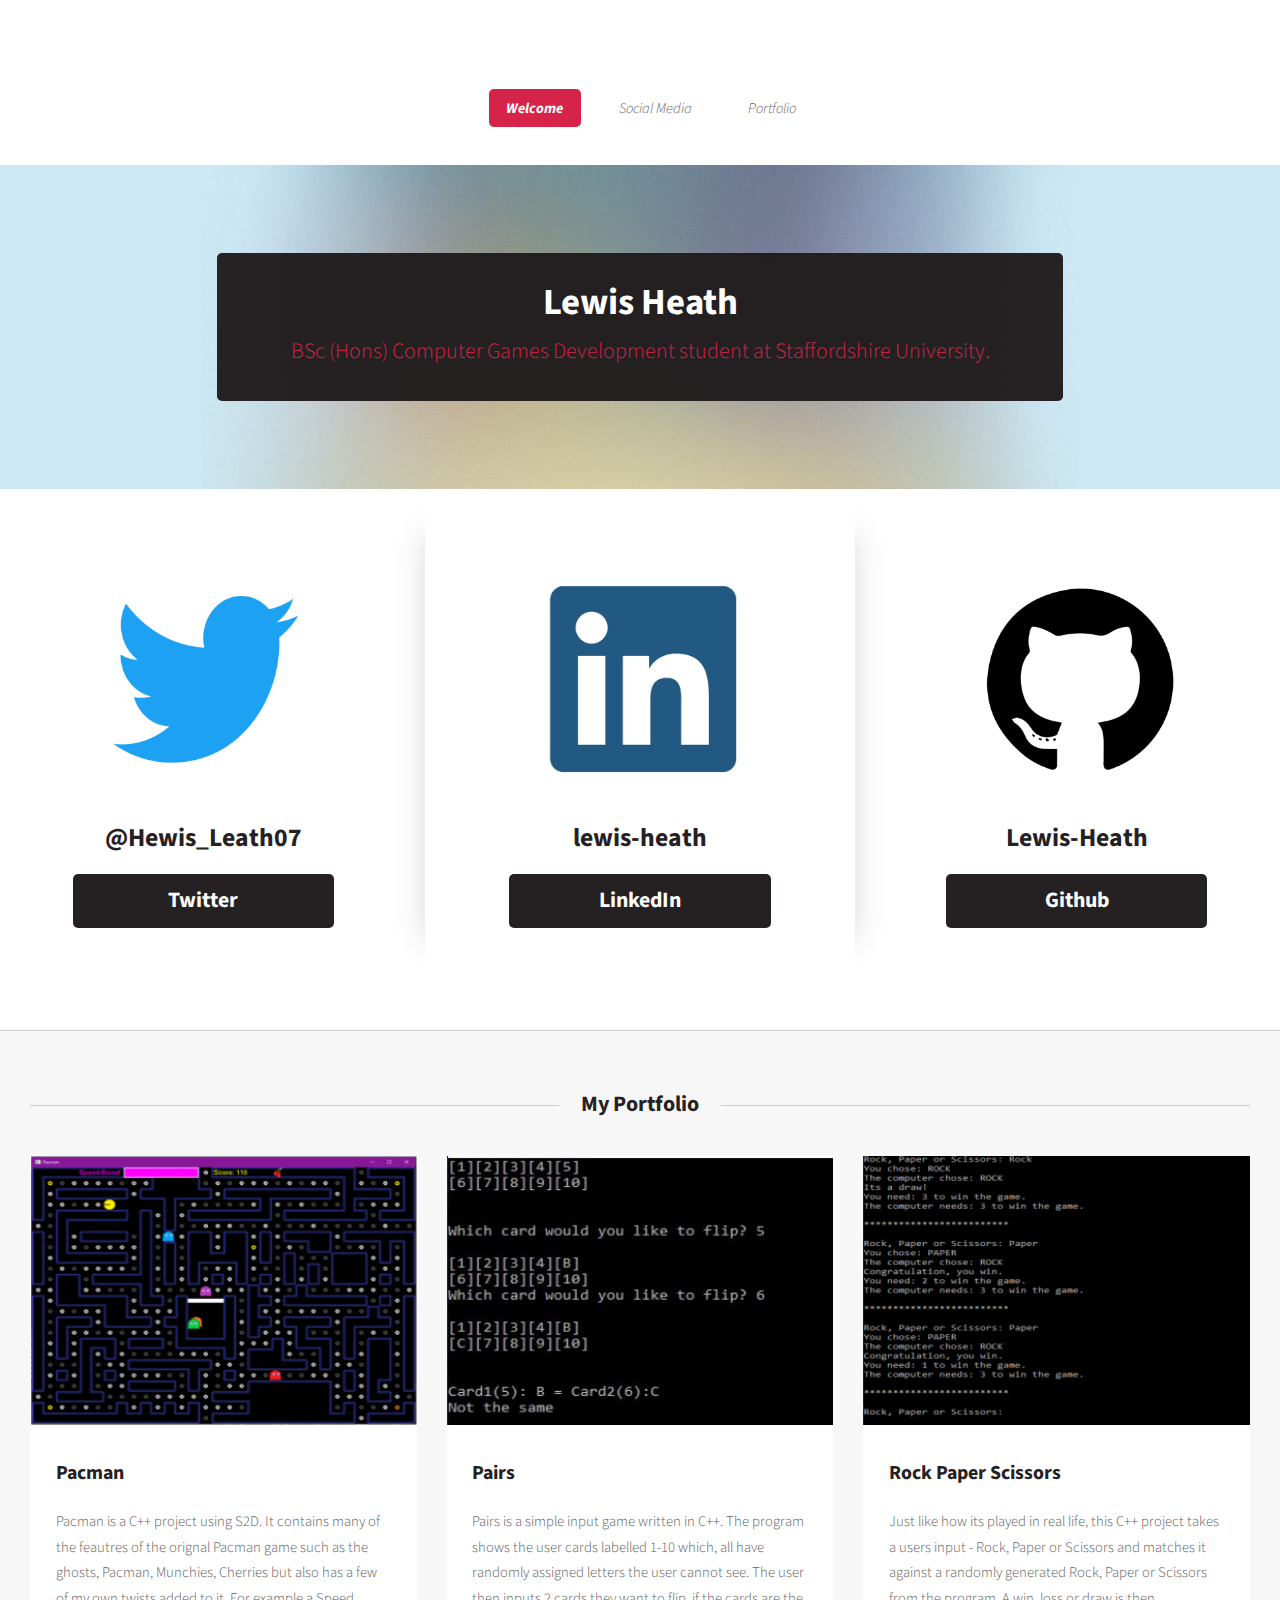
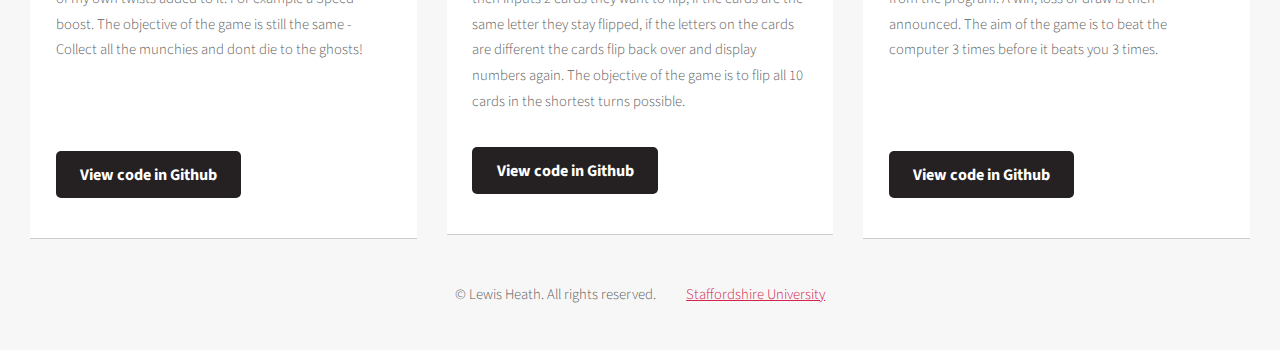
==== index.html @ 98b47c42 "Merge pull request #3 from benji-rea/master" ====
<!DOCTYPE HTML>
<html>
	<head>
		<title>Lewis Heath</title>
		<meta charset="utf-8" />
		<meta name="viewport" content="width=device-width, initial-scale=1, user-scalable=no" />
		<link rel="stylesheet" href="assets/css/main.css" />
	</head>
	<body class="homepage is-preload">
		<div id="page-wrapper">

			<!-- Header -->
				<section id="header">

					<!-- Logo -->
						<h1><a href="index.html"></a></h1>

					<!-- Nav -->
						<nav id="nav">
							<ul>
								<li class="current"><a href="index.html">Welcome</a></li>
								<li>
									<a href="#intro">Social Media</a>
								</li>
								<li>
									<a href="#Portfolio">Portfolio</a>
									<ul>
										<li><a href="https://github.com/Lewis-Heath/Pacman" target="_blank">Pacman</a></li>
										<li><a href="https://github.com/Lewis-Heath/Pairs" target="_blank">Pairs</a></li>
										<li><a href="https://github.com/Lewis-Heath/Rock-Paper-Scissors" target="_blank" >Rock Paper Scissors</a></li>
									</ul>
								</li>
							</ul>
						</nav>

					<!-- Banner -->
						<section id="banner">
							<header>
								<h2>Lewis Heath</h2>
								<p>BSc (Hons) Computer Games Development student at Staffordshire University.</p>
							</header>
						</section>
						<section id="intro">

					<!-- Intro -->
						<class="container">
							<div class="row">
								<div class="col-4 col-12-medium">
									<section class="first">
										<a href="https://twitter.com/Hewis_Leath07" target="_blank" class="image featured"><img src="images/twitterLogo2.png" alt="" /></a>
										<header>
											<h2><a href="https://twitter.com/Hewis_Leath07"  target="_blank">@Hewis_Leath07</a></h2>
										</header>
										<h3><a href="https://twitter.com/Hewis_Leath07" target="_blank" class="button alt">Twitter</a></h3>
									</section>
								</div>
								<div class="col-4 col-12-medium">
									<section class="middle">
										<a href="https://www.linkedin.com/in/lewis-heath-a20820194/" target="_blank"class="image featured"><img src="images/linkedin.png" alt="" /></a>
										<header>
											<h2><a href="https://www.linkedin.com/in/lewis-heath-a20820194/"  target="_blank" >lewis-heath</a></h2>
										</header>
										<h3><a href="https://www.linkedin.com/in/lewis-heath-a20820194/" target="_blank" class="button alt">LinkedIn</a></h3>
									</section>
								</div>
								<div class="col-4 col-12-medium">
									<section class="last">
										<a href="https://github.com/Lewis-Heath"  target="_blank" class="image featured"><img src="images/Git.png" alt="" /></a>
										<header>
											<h2><a href="https://github.com/Lewis-Heath"  target="_blank" >Lewis-Heath</a></h2>
										</header>
											<h3><a href="https://github.com/Lewis-Heath"  target="_blank" class="button alt">Github</a></h3>
									</section>
								</div>
							</div>
							<footer>
							</footer>
						</section>

				</section>

			<!-- Main -->
				<section id="main">
					<div class="container">
						<div class="row">
							<div class="col-12">

								<!-- Portfolio -->
								<p id="Portfolio"</p>
									<section>
										<header class="major">
											<h2>My Portfolio</h2>
										</header>
										<div class="row">
											<div class="col-4 col-6-medium col-12-small">
												<section class="box">
													<a href="https://github.com/Lewis-Heath/Pacman" class="image featured"><img src="images/Pacman.png" alt="" /></a>
													<header>
														<h3>Pacman</h3>
													</header>
													<p> Pacman is a C++ project using S2D.
														It contains many of the feautres of the orignal Pacman game such as the ghosts, Pacman, Munchies, Cherries but also has a few of my own twists added to it. For example a Speed boost. The objective of the game is still the same - Collect all the munchies and dont die to the ghosts!
													</p>
													<p><br></p>
													<footer>
														<ul class="actions">
															<li><a href="https://github.com/Lewis-Heath/Pacman" target="_blank" class="button alt">View code in Github</a></li>
														</ul>
													</footer>
												</section>
											</div>
											<div class="col-4 col-6-medium col-12-small">
												<section class="box">
													<a href="https://github.com/Lewis-Heath/Pairs" class="image featured"><img src="images/Pairs.png" alt="" /></a>
													<header>
														<h3>Pairs</h3>
													</header>
													<p>Pairs is a simple input game written in C++. 
														The program shows the user cards labelled 1-10 which, all have randomly assigned letters the user cannot see. 
														The user then inputs 2 cards they want to flip, if the cards are the same letter they stay flipped, 
														if the letters on the cards are different the cards flip back over and display numbers again. 
														The objective of the game is to flip all 10 cards in the shortest turns possible.</p>
													<footer>
														<ul class="actions">
															<li><a href="https://github.com/Lewis-Heath/Pairs" target="_blank" class="button alt">View code in Github</a></li>
														</ul>
													</footer>
												</section>
											</div>
											<div class="col-4 col-6-medium col-12-small">
												<section class="box">
													<a href="https://github.com/Lewis-Heath/Rock-Paper-Scissors" class="image featured"><img src="images/RPS.png" alt="" /></a>
													<header>
														<h3>Rock Paper Scissors</h3>
													</header>
													<p>Just like how its played in real life, this C++ project takes a users input - Rock, Paper or Scissors 
														and matches it against a randomly generated Rock, Paper or Scissors from the program. 
														A win, loss or draw is then announced. 
														The aim of the game is to beat the computer 3 times before it beats you 3 times.</p>
													<p><br></p>
													<footer>
														<ul class="actions">
															<li><a href="https://github.com/Lewis-Heath/Rock-Paper-Scissors" target="_blank" class="button alt">View code in Github</a></li>
														</ul>
													</footer>
												</section>
											</div>
											<!--
											<div class="col-4 col-6-medium col-12-small">
												<section class="box">
													<a href="#" class="image featured"><img src="images/pic05.jpg" alt="" /></a>
													<header>
														<h3>Blandit sed adipiscing</h3>
													</header>
													<p>Lorem ipsum dolor sit amet sit veroeros sed amet blandit consequat veroeros lorem blandit adipiscing et feugiat phasellus tempus dolore ipsum lorem dolore.</p>
													<footer>
														<ul class="actions">
															<li><a href="#" class="button alt">Find out more</a></li>
														</ul>
													</footer>
												</section>
											</div>
											<div class="col-4 col-6-medium col-12-small">
												<section class="box">
													<a href="#" class="image featured"><img src="images/pic06.jpg" alt="" /></a>
													<header>
														<h3>Etiam nisl consequat</h3>
													</header>
													<p>Lorem ipsum dolor sit amet sit veroeros sed amet blandit consequat veroeros lorem blandit adipiscing et feugiat phasellus tempus dolore ipsum lorem dolore.</p>
													<footer>
														<ul class="actions">
															<li><a href="#" class="button alt">Find out more</a></li>
														</ul>
													</footer>
												</section>
											</div>
											<div class="col-4 col-6-medium col-12-small">
												<section class="box">
													<a href="#" class="image featured"><img src="images/pic07.jpg" alt="" /></a>
													<header>
														<h3>Dolore nisl feugiat</h3>
													</header>
													<p>Lorem ipsum dolor sit amet sit veroeros sed amet blandit consequat veroeros lorem blandit adipiscing et feugiat phasellus tempus dolore ipsum lorem dolore.</p>
													<footer>
														<ul class="actions">
															<li><a href="#" class="button alt">Find out more</a></li>
														</ul>
													</footer>
												</section>
											</div>


								<!--
									<section>
										<header class="major">
											<h2>The Blog</h2>
										</header>
										<div class="row">
											<div class="col-6 col-12-small">
												<section class="box">
													<a href="#" class="image featured"><img src="images/pic08.jpg" alt="" /></a>
													<header>
														<h3>Magna tempus consequat</h3>
														<p>Posted 45 minutes ago</p>
													</header>
													<p>Lorem ipsum dolor sit amet sit veroeros sed et blandit consequat sed veroeros lorem et blandit adipiscing feugiat phasellus tempus hendrerit, tortor vitae mattis tempor, sapien sem feugiat sapien, id suscipit magna felis nec elit. Class aptent taciti sociosqu ad litora torquent per conubia nostra, per inceptos lorem ipsum dolor sit amet.</p>
													<footer>
														<ul class="actions">
															<li><a href="#" class="button icon solid fa-file-alt">Continue Reading</a></li>
															<li><a href="#" class="button alt icon solid fa-comment">33 comments</a></li>
														</ul>
													</footer>
												</section>
											</div>
											<div class="col-6 col-12-small">
												<section class="box">
													<a href="#" class="image featured"><img src="images/pic09.jpg" alt="" /></a>
													<header>
														<h3>Aptent veroeros aliquam</h3>
														<p>Posted 45 minutes ago</p>
													</header>
													<p>Lorem ipsum dolor sit amet sit veroeros sed et blandit consequat sed veroeros lorem et blandit adipiscing feugiat phasellus tempus hendrerit, tortor vitae mattis tempor, sapien sem feugiat sapien, id suscipit magna felis nec elit. Class aptent taciti sociosqu ad litora torquent per conubia nostra, per inceptos lorem ipsum dolor sit amet.</p>
													<footer>
														<ul class="actions">
															<li><a href="#" class="button icon solid fa-file-alt">Continue Reading</a></li>
															<li><a href="#" class="button alt icon solid fa-comment">33 comments</a></li>
														</ul>
													</footer>
												</section>
											</div>
										</div>
									</section>

							</div>
						</div>
					</div>
				</section>

				<!--

				<--
				<section id="footer">
					<div class="container">
						<div class="row">
							<div class="col-8 col-12-medium">
								<section>
									<header>
										<h2>Blandit nisl adipiscing</h2>
									</header>
									<ul class="dates">
										<li>
											<span class="date">Jan <strong>27</strong></span>
											<h3><a href="#">Lorem dolor sit amet veroeros</a></h3>
											<p>Ipsum dolor sit amet veroeros consequat blandit ipsum phasellus lorem consequat etiam.</p>
										</li>
										<li>
											<span class="date">Jan <strong>23</strong></span>
											<h3><a href="#">Ipsum sed blandit nisl consequat</a></h3>
											<p>Blandit phasellus lorem ipsum dolor tempor sapien tortor hendrerit adipiscing feugiat lorem.</p>
										</li>
										<li>
											<span class="date">Jan <strong>15</strong></span>
											<h3><a href="#">Magna tempus lorem feugiat</a></h3>
											<p>Dolore consequat sed phasellus lorem sed etiam nullam dolor etiam sed amet sit consequat.</p>
										</li>
										<li>
											<span class="date">Jan <strong>12</strong></span>
											<h3><a href="#">Dolore tempus ipsum feugiat nulla</a></h3>
											<p>Feugiat lorem dolor sed nullam tempus lorem ipsum dolor sit amet nullam consequat.</p>
										</li>
										<li>
											<span class="date">Jan <strong>10</strong></span>
											<h3><a href="#">Blandit tempus aliquam?</a></h3>
											<p>Feugiat sed tempus blandit tempus adipiscing nisl lorem ipsum dolor sit amet dolore.</p>
										</li>
									</ul>
								</section>
							</div>
							<div class="col-4 col-12-medium">
								<section>
									<header>
										<h2>What's this all about?</h2>
									</header>
									<a href="#" class="image featured"><img src="images/pic10.jpg" alt="" /></a>
									<p>
										This is <strong>Dopetrope</strong> a free, fully responsive HTML5 site template by
										<a href="http://twitter.com/ajlkn">AJ</a> for <a href="http://html5up.net/">HTML5 UP</a> It's released for free under
										the <a href="http://html5up.net/license/">Creative Commons Attribution</a> license so feel free to use it for any personal or commercial project &ndash; just don't forget to credit us!
									</p>
									<footer>
										<ul class="actions">
											<li><a href="#" class="button">Find out more</a></li>
										</ul>
									</footer>
								</section>
							</div>
							<div class="col-4 col-6-medium col-12-small">
								<section>
									<header>
										<h2>Tempus consequat</h2>
									</header>
									<ul class="divided">
										<li><a href="#">Lorem ipsum dolor sit amet sit veroeros</a></li>
										<li><a href="#">Sed et blandit consequat sed tlorem blandit</a></li>
										<li><a href="#">Adipiscing feugiat phasellus sed tempus</a></li>
										<li><a href="#">Hendrerit tortor vitae mattis tempor sapien</a></li>
										<li><a href="#">Sem feugiat sapien id suscipit magna felis nec</a></li>
										<li><a href="#">Elit class aptent taciti sociosqu ad litora</a></li>
									</ul>
								</section>
							</div>
							<div class="col-4 col-6-medium col-12-small">
								<section>
									<header>
										<h2>Ipsum et phasellus</h2>
									</header>
									<ul class="divided">
										<li><a href="#">Lorem ipsum dolor sit amet sit veroeros</a></li>
										<li><a href="#">Sed et blandit consequat sed tlorem blandit</a></li>
										<li><a href="#">Adipiscing feugiat phasellus sed tempus</a></li>
										<li><a href="#">Hendrerit tortor vitae mattis tempor sapien</a></li>
										<li><a href="#">Sem feugiat sapien id suscipit magna felis nec</a></li>
										<li><a href="#">Elit class aptent taciti sociosqu ad litora</a></li>
									</ul>
								</section>
							</div>
							<div class="col-4 col-12-medium">
								<section>
									<header>
										<h2>Vitae tempor lorem</h2>
									</header>
									<ul class="social">
										<li><a class="icon brands fa-facebook-f" href="#"><span class="label">Facebook</span></a></li>
										<li><a class="icon brands fa-twitter" href="#"><span class="label">Twitter</span></a></li>
										<li><a class="icon brands fa-dribbble" href="#"><span class="label">Dribbble</span></a></li>
										<li><a class="icon brands fa-tumblr" href="#"><span class="label">Tumblr</span></a></li>
										<li><a class="icon brands fa-linkedin-in" href="#"><span class="label">LinkedIn</span></a></li>
									</ul>
									<ul class="contact">
										<li>
											<h3>Address</h3>
											<p>
												Untitled Incorporated<br />
												1234 Somewhere Road Suite<br />
												Nashville, TN 00000-0000
											</p>
										</li>
										<li>
											<h3>Mail</h3>
											<p><a href="#">someone@untitled.tld</a></p>
										</li>
										<li>
											<h3>Phone</h3>
											<p>(800) 000-0000</p>
										</li>
									</ul>
								</section>
							</div>
-->
							<div class="col-12">

									<div id="copyright">
										<ul class="links">
											<li>&copy; Lewis Heath. All rights reserved.</li><li> <a href="http://staffs.ac.uk">Staffordshire University</a></li>
										</ul>
									</div>
								

							</div>
						</div>
					</div>
				</section>

		</div>

		<!-- Scripts -->
			<script src="assets/js/jquery.min.js"></script>
			<script src="assets/js/jquery.dropotron.min.js"></script>
			<script src="assets/js/browser.min.js"></script>
			<script src="assets/js/breakpoints.min.js"></script>
			<script src="assets/js/util.js"></script>
			<script src="assets/js/main.js"></script>

	</body>
</html>
---- assets/css/main.css ----
@import url("fontawesome-all.min.css");
@import url("https://fonts.googleapis.com/css?family=Source+Sans+Pro:300,400,700,900,300italic");

/*
	Dopetrope by HTML5 UP
	html5up.net | @ajlkn
	Free for personal and commercial use under the CCA 3.0 license (html5up.net/license)
*/

html, body, div, span, applet, object,
iframe, h1, h2, h3, h4, h5, h6, p, blockquote,
pre, a, abbr, acronym, address, big, cite,
code, del, dfn, em, img, ins, kbd, q, s, samp,
small, strike, strong, sub, sup, tt, var, b,
u, i, center, dl, dt, dd, ol, ul, li, fieldset,
form, label, legend, table, caption, tbody,
tfoot, thead, tr, th, td, article, aside,
canvas, details, embed, figure, figcaption,
footer, header, hgroup, menu, nav, output, ruby,
section, summary, time, mark, audio, video {
	margin: 0;
	padding: 0;
	border: 0;
	font-size: 100%;
	font: inherit;
	vertical-align: baseline;}

article, aside, details, figcaption, figure,
footer, header, hgroup, menu, nav, section {
	display: block;}

body {
	line-height: 1;
}

ol, ul {
	list-style: none;
}

blockquote, q {
	quotes: none;
}

	blockquote:before, blockquote:after, q:before, q:after {
		content: '';
		content: none;
	}

table {
	border-collapse: collapse;
	border-spacing: 0;
}

body {
	-webkit-text-size-adjust: none;
}

mark {
	background-color: transparent;
	color: inherit;
}

input::-moz-focus-inner {
	border: 0;
	padding: 0;
}

input, select, textarea {
	-moz-appearance: none;
	-webkit-appearance: none;
	-ms-appearance: none;
	appearance: none;
}

/* Basic */

	html {
		box-sizing: border-box;
	}

	*, *:before, *:after {
		box-sizing: inherit;
	}

	body {
		background: #252122;
		background-image: url("images/bg02.png");
	}

		body.is-preload *, body.is-preload *:before, body.is-preload *:after {
			-moz-animation: none !important;
			-webkit-animation: none !important;
			-ms-animation: none !important;
			animation: none !important;
			-moz-transition: none !important;
			-webkit-transition: none !important;
			-ms-transition: none !important;
			transition: none !important;
		}

	body, input, textarea, select {
		font-family: 'Source Sans Pro';
		font-weight: 300;
		color: #5d5d5d;
		font-size: 14pt;
		line-height: 1.75em;
	}

	strong, b {
		color: #252122;
		font-weight: 400;
	}

	i, em {
		font-style: italic;
	}

	sub {
		position: relative;
		top: 0.5em;
		font-size: 0.8em;
	}

	sup {
		position: relative;
		top: -0.5em;
		font-size: 0.8em;
	}

	blockquote {
		border-left: solid 0.75em #dddddd;
		padding: 1em 0 1em 1.5em;
		font-style: italic;
	}

	h1, h2, h3, h4, h5, h6 {
		color: #252122;
		font-weight: 700;
	}

	h1 a, h2 a, h3 a, h4 a, h5 a, h6 a {
		color: inherit;
		text-decoration: none;
	}

	h2 {
		font-size: 1.5em;
	}

	h3 {
		font-size: 1.35em;
	}

	a {
		color: #d52349;
		text-decoration: underline;
	}

		a:hover {
			text-decoration: none;
		}

	br.clear {
		clear: both;
	}

	hr {
		border: 0;
		border-top: solid 1px #dddddd;
		height: 1px;
		margin: 2em 0 2em 0;
	}

	p, ul, ol, dl, table {
		margin-bottom: 2em;
	}

/* Container */

	.container {
		margin: 0 auto;
		max-width: 100%;
		width: 70em;
	}

		@media screen and (max-width: 1680px) {

			.container {
				width: 70em;
			}

		}

		@media screen and (max-width: 1280px) {

			.container {
				width: calc(100% - 60px);
			}

		}

		@media screen and (max-width: 980px) {

			.container {
				width: calc(100% - 80px);
			}

		}

		@media screen and (max-width: 736px) {

			.container {
				width: calc(100% - 40px);
			}

		}

/* Row */

	.row {
		display: flex;
		flex-wrap: wrap;
		box-sizing: border-box;
		align-items: stretch;
	}

		.row > * {
			box-sizing: border-box;
		}

		.row.gtr-uniform > * > :last-child {
			margin-bottom: 0;
		}

		.row.aln-left {
			justify-content: flex-start;
		}

		.row.aln-center {
			justify-content: center;
		}

		.row.aln-right {
			justify-content: flex-end;
		}

		.row.aln-top {
			align-items: flex-start;
		}

		.row.aln-middle {
			align-items: center;
		}

		.row.aln-bottom {
			align-items: flex-end;
		}

		.row > .imp {
			order: -1;
		}

		.row > .col-1 {
			width: 8.33333%;
		}

		.row > .off-1 {
			margin-left: 8.33333%;
		}

		.row > .col-2 {
			width: 16.66667%;
		}

		.row > .off-2 {
			margin-left: 16.66667%;
		}

		.row > .col-3 {
			width: 25%;
		}

		.row > .off-3 {
			margin-left: 25%;
		}

		.row > .col-4 {
			width: 33.33333%;
		}

		.row > .off-4 {
			margin-left: 33.33333%;
		}

		.row > .col-5 {
			width: 41.66667%;
		}

		.row > .off-5 {
			margin-left: 41.66667%;
		}

		.row > .col-6 {
			width: 50%;
		}

		.row > .off-6 {
			margin-left: 50%;
		}

		.row > .col-7 {
			width: 58.33333%;
		}

		.row > .off-7 {
			margin-left: 58.33333%;
		}

		.row > .col-8 {
			width: 66.66667%;
		}

		.row > .off-8 {
			margin-left: 66.66667%;
		}

		.row > .col-9 {
			width: 75%;
		}

		.row > .off-9 {
			margin-left: 75%;
		}

		.row > .col-10 {
			width: 83.33333%;
		}

		.row > .off-10 {
			margin-left: 83.33333%;
		}

		.row > .col-11 {
			width: 91.66667%;
		}

		.row > .off-11 {
			margin-left: 91.66667%;
		}

		.row > .col-12 {
			width: 100%;
		}

		.row > .off-12 {
			margin-left: 100%;
		}

		.row.gtr-0 {
			margin-top: 0px;
			margin-left: 0px;
		}

			.row.gtr-0 > * {
				padding: 0px 0 0 0px;
			}

			.row.gtr-0.gtr-uniform {
				margin-top: 0px;
			}

				.row.gtr-0.gtr-uniform > * {
					padding-top: 0px;
				}

		.row.gtr-25 {
			margin-top: -12.5px;
			margin-left: -12.5px;
		}

			.row.gtr-25 > * {
				padding: 12.5px 0 0 12.5px;
			}

			.row.gtr-25.gtr-uniform {
				margin-top: -12.5px;
			}

				.row.gtr-25.gtr-uniform > * {
					padding-top: 12.5px;
				}

		.row.gtr-50 {
			margin-top: -25px;
			margin-left: -25px;
		}

			.row.gtr-50 > * {
				padding: 25px 0 0 25px;
			}

			.row.gtr-50.gtr-uniform {
				margin-top: -25px;
			}

				.row.gtr-50.gtr-uniform > * {
					padding-top: 25px;
				}

		.row {
			margin-top: -50px;
			margin-left: -50px;
		}

			.row > * {
				padding: 50px 0 0 50px;
			}

			.row.gtr-uniform {
				margin-top: -50px;
			}

				.row.gtr-uniform > * {
					padding-top: 50px;
				}

		.row.gtr-150 {
			margin-top: -75px;
			margin-left: -75px;
		}

			.row.gtr-150 > * {
				padding: 75px 0 0 75px;
			}

			.row.gtr-150.gtr-uniform {
				margin-top: -75px;
			}

				.row.gtr-150.gtr-uniform > * {
					padding-top: 75px;
				}

		.row.gtr-200 {
			margin-top: -100px;
			margin-left: -100px;
		}

			.row.gtr-200 > * {
				padding: 100px 0 0 100px;
			}

			.row.gtr-200.gtr-uniform {
				margin-top: -100px;
			}

				.row.gtr-200.gtr-uniform > * {
					padding-top: 100px;
				}

		@media screen and (max-width: 1680px) {

			.row {
				display: flex;
				flex-wrap: wrap;
				box-sizing: border-box;
				align-items: stretch;
			}

				.row > * {
					box-sizing: border-box;
				}

				.row.gtr-uniform > * > :last-child {
					margin-bottom: 0;
				}

				.row.aln-left {
					justify-content: flex-start;
				}

				.row.aln-center {
					justify-content: center;
				}

				.row.aln-right {
					justify-content: flex-end;
				}

				.row.aln-top {
					align-items: flex-start;
				}

				.row.aln-middle {
					align-items: center;
				}

				.row.aln-bottom {
					align-items: flex-end;
				}

				.row > .imp-xlarge {
					order: -1;
				}

				.row > .col-1-xlarge {
					width: 8.33333%;
				}

				.row > .off-1-xlarge {
					margin-left: 8.33333%;
				}

				.row > .col-2-xlarge {
					width: 16.66667%;
				}

				.row > .off-2-xlarge {
					margin-left: 16.66667%;
				}

				.row > .col-3-xlarge {
					width: 25%;
				}

				.row > .off-3-xlarge {
					margin-left: 25%;
				}

				.row > .col-4-xlarge {
					width: 33.33333%;
				}

				.row > .off-4-xlarge {
					margin-left: 33.33333%;
				}

				.row > .col-5-xlarge {
					width: 41.66667%;
				}

				.row > .off-5-xlarge {
					margin-left: 41.66667%;
				}

				.row > .col-6-xlarge {
					width: 50%;
				}

				.row > .off-6-xlarge {
					margin-left: 50%;
				}

				.row > .col-7-xlarge {
					width: 58.33333%;
				}

				.row > .off-7-xlarge {
					margin-left: 58.33333%;
				}

				.row > .col-8-xlarge {
					width: 66.66667%;
				}

				.row > .off-8-xlarge {
					margin-left: 66.66667%;
				}

				.row > .col-9-xlarge {
					width: 75%;
				}

				.row > .off-9-xlarge {
					margin-left: 75%;
				}

				.row > .col-10-xlarge {
					width: 83.33333%;
				}

				.row > .off-10-xlarge {
					margin-left: 83.33333%;
				}

				.row > .col-11-xlarge {
					width: 91.66667%;
				}

				.row > .off-11-xlarge {
					margin-left: 91.66667%;
				}

				.row > .col-12-xlarge {
					width: 100%;
				}

				.row > .off-12-xlarge {
					margin-left: 100%;
				}

				.row.gtr-0 {
					margin-top: 0px;
					margin-left: 0px;
				}

					.row.gtr-0 > * {
						padding: 0px 0 0 0px;
					}

					.row.gtr-0.gtr-uniform {
						margin-top: 0px;
					}

						.row.gtr-0.gtr-uniform > * {
							padding-top: 0px;
						}

				.row.gtr-25 {
					margin-top: -12.5px;
					margin-left: -12.5px;
				}

					.row.gtr-25 > * {
						padding: 12.5px 0 0 12.5px;
					}

					.row.gtr-25.gtr-uniform {
						margin-top: -12.5px;
					}

						.row.gtr-25.gtr-uniform > * {
							padding-top: 12.5px;
						}

				.row.gtr-50 {
					margin-top: -25px;
					margin-left: -25px;
				}

					.row.gtr-50 > * {
						padding: 25px 0 0 25px;
					}

					.row.gtr-50.gtr-uniform {
						margin-top: -25px;
					}

						.row.gtr-50.gtr-uniform > * {
							padding-top: 25px;
						}

				.row {
					margin-top: -50px;
					margin-left: -50px;
				}

					.row > * {
						padding: 50px 0 0 50px;
					}

					.row.gtr-uniform {
						margin-top: -50px;
					}

						.row.gtr-uniform > * {
							padding-top: 50px;
						}

				.row.gtr-150 {
					margin-top: -75px;
					margin-left: -75px;
				}

					.row.gtr-150 > * {
						padding: 75px 0 0 75px;
					}

					.row.gtr-150.gtr-uniform {
						margin-top: -75px;
					}

						.row.gtr-150.gtr-uniform > * {
							padding-top: 75px;
						}

				.row.gtr-200 {
					margin-top: -100px;
					margin-left: -100px;
				}

					.row.gtr-200 > * {
						padding: 100px 0 0 100px;
					}

					.row.gtr-200.gtr-uniform {
						margin-top: -100px;
					}

						.row.gtr-200.gtr-uniform > * {
							padding-top: 100px;
						}

		}

		@media screen and (max-width: 1280px) {

			.row {
				display: flex;
				flex-wrap: wrap;
				box-sizing: border-box;
				align-items: stretch;
			}

				.row > * {
					box-sizing: border-box;
				}

				.row.gtr-uniform > * > :last-child {
					margin-bottom: 0;
				}

				.row.aln-left {
					justify-content: flex-start;
				}

				.row.aln-center {
					justify-content: center;
				}

				.row.aln-right {
					justify-content: flex-end;
				}

				.row.aln-top {
					align-items: flex-start;
				}

				.row.aln-middle {
					align-items: center;
				}

				.row.aln-bottom {
					align-items: flex-end;
				}

				.row > .imp-large {
					order: -1;
				}

				.row > .col-1-large {
					width: 8.33333%;
				}

				.row > .off-1-large {
					margin-left: 8.33333%;
				}

				.row > .col-2-large {
					width: 16.66667%;
				}

				.row > .off-2-large {
					margin-left: 16.66667%;
				}

				.row > .col-3-large {
					width: 25%;
				}

				.row > .off-3-large {
					margin-left: 25%;
				}

				.row > .col-4-large {
					width: 33.33333%;
				}

				.row > .off-4-large {
					margin-left: 33.33333%;
				}

				.row > .col-5-large {
					width: 41.66667%;
				}

				.row > .off-5-large {
					margin-left: 41.66667%;
				}

				.row > .col-6-large {
					width: 50%;
				}

				.row > .off-6-large {
					margin-left: 50%;
				}

				.row > .col-7-large {
					width: 58.33333%;
				}

				.row > .off-7-large {
					margin-left: 58.33333%;
				}

				.row > .col-8-large {
					width: 66.66667%;
				}

				.row > .off-8-large {
					margin-left: 66.66667%;
				}

				.row > .col-9-large {
					width: 75%;
				}

				.row > .off-9-large {
					margin-left: 75%;
				}

				.row > .col-10-large {
					width: 83.33333%;
				}

				.row > .off-10-large {
					margin-left: 83.33333%;
				}

				.row > .col-11-large {
					width: 91.66667%;
				}

				.row > .off-11-large {
					margin-left: 91.66667%;
				}

				.row > .col-12-large {
					width: 100%;
				}

				.row > .off-12-large {
					margin-left: 100%;
				}

				.row.gtr-0 {
					margin-top: 0px;
					margin-left: 0px;
				}

					.row.gtr-0 > * {
						padding: 0px 0 0 0px;
					}

					.row.gtr-0.gtr-uniform {
						margin-top: 0px;
					}

						.row.gtr-0.gtr-uniform > * {
							padding-top: 0px;
						}

				.row.gtr-25 {
					margin-top: -7.5px;
					margin-left: -7.5px;
				}

					.row.gtr-25 > * {
						padding: 7.5px 0 0 7.5px;
					}

					.row.gtr-25.gtr-uniform {
						margin-top: -7.5px;
					}

						.row.gtr-25.gtr-uniform > * {
							padding-top: 7.5px;
						}

				.row.gtr-50 {
					margin-top: -15px;
					margin-left: -15px;
				}

					.row.gtr-50 > * {
						padding: 15px 0 0 15px;
					}

					.row.gtr-50.gtr-uniform {
						margin-top: -15px;
					}

						.row.gtr-50.gtr-uniform > * {
							padding-top: 15px;
						}

				.row {
					margin-top: -30px;
					margin-left: -30px;
				}

					.row > * {
						padding: 30px 0 0 30px;
					}

					.row.gtr-uniform {
						margin-top: -30px;
					}

						.row.gtr-uniform > * {
							padding-top: 30px;
						}

				.row.gtr-150 {
					margin-top: -45px;
					margin-left: -45px;
				}

					.row.gtr-150 > * {
						padding: 45px 0 0 45px;
					}

					.row.gtr-150.gtr-uniform {
						margin-top: -45px;
					}

						.row.gtr-150.gtr-uniform > * {
							padding-top: 45px;
						}

				.row.gtr-200 {
					margin-top: -60px;
					margin-left: -60px;
				}

					.row.gtr-200 > * {
						padding: 60px 0 0 60px;
					}

					.row.gtr-200.gtr-uniform {
						margin-top: -60px;
					}

						.row.gtr-200.gtr-uniform > * {
							padding-top: 60px;
						}

		}

		@media screen and (max-width: 980px) {

			.row {
				display: flex;
				flex-wrap: wrap;
				box-sizing: border-box;
				align-items: stretch;
			}

				.row > * {
					box-sizing: border-box;
				}

				.row.gtr-uniform > * > :last-child {
					margin-bottom: 0;
				}

				.row.aln-left {
					justify-content: flex-start;
				}

				.row.aln-center {
					justify-content: center;
				}

				.row.aln-right {
					justify-content: flex-end;
				}

				.row.aln-top {
					align-items: flex-start;
				}

				.row.aln-middle {
					align-items: center;
				}

				.row.aln-bottom {
					align-items: flex-end;
				}

				.row > .imp-medium {
					order: -1;
				}

				.row > .col-1-medium {
					width: 8.33333%;
				}

				.row > .off-1-medium {
					margin-left: 8.33333%;
				}

				.row > .col-2-medium {
					width: 16.66667%;
				}

				.row > .off-2-medium {
					margin-left: 16.66667%;
				}

				.row > .col-3-medium {
					width: 25%;
				}

				.row > .off-3-medium {
					margin-left: 25%;
				}

				.row > .col-4-medium {
					width: 33.33333%;
				}

				.row > .off-4-medium {
					margin-left: 33.33333%;
				}

				.row > .col-5-medium {
					width: 41.66667%;
				}

				.row > .off-5-medium {
					margin-left: 41.66667%;
				}

				.row > .col-6-medium {
					width: 50%;
				}

				.row > .off-6-medium {
					margin-left: 50%;
				}

				.row > .col-7-medium {
					width: 58.33333%;
				}

				.row > .off-7-medium {
					margin-left: 58.33333%;
				}

				.row > .col-8-medium {
					width: 66.66667%;
				}

				.row > .off-8-medium {
					margin-left: 66.66667%;
				}

				.row > .col-9-medium {
					width: 75%;
				}

				.row > .off-9-medium {
					margin-left: 75%;
				}

				.row > .col-10-medium {
					width: 83.33333%;
				}

				.row > .off-10-medium {
					margin-left: 83.33333%;
				}

				.row > .col-11-medium {
					width: 91.66667%;
				}

				.row > .off-11-medium {
					margin-left: 91.66667%;
				}

				.row > .col-12-medium {
					width: 100%;
				}

				.row > .off-12-medium {
					margin-left: 100%;
				}

				.row.gtr-0 {
					margin-top: 0px;
					margin-left: 0px;
				}

					.row.gtr-0 > * {
						padding: 0px 0 0 0px;
					}

					.row.gtr-0.gtr-uniform {
						margin-top: 0px;
					}

						.row.gtr-0.gtr-uniform > * {
							padding-top: 0px;
						}

				.row.gtr-25 {
					margin-top: -10px;
					margin-left: -10px;
				}

					.row.gtr-25 > * {
						padding: 10px 0 0 10px;
					}

					.row.gtr-25.gtr-uniform {
						margin-top: -10px;
					}

						.row.gtr-25.gtr-uniform > * {
							padding-top: 10px;
						}

				.row.gtr-50 {
					margin-top: -20px;
					margin-left: -20px;
				}

					.row.gtr-50 > * {
						padding: 20px 0 0 20px;
					}

					.row.gtr-50.gtr-uniform {
						margin-top: -20px;
					}

						.row.gtr-50.gtr-uniform > * {
							padding-top: 20px;
						}

				.row {
					margin-top: -40px;
					margin-left: -40px;
				}

					.row > * {
						padding: 40px 0 0 40px;
					}

					.row.gtr-uniform {
						margin-top: -40px;
					}

						.row.gtr-uniform > * {
							padding-top: 40px;
						}

				.row.gtr-150 {
					margin-top: -60px;
					margin-left: -60px;
				}

					.row.gtr-150 > * {
						padding: 60px 0 0 60px;
					}

					.row.gtr-150.gtr-uniform {
						margin-top: -60px;
					}

						.row.gtr-150.gtr-uniform > * {
							padding-top: 60px;
						}

				.row.gtr-200 {
					margin-top: -80px;
					margin-left: -80px;
				}

					.row.gtr-200 > * {
						padding: 80px 0 0 80px;
					}

					.row.gtr-200.gtr-uniform {
						margin-top: -80px;
					}

						.row.gtr-200.gtr-uniform > * {
							padding-top: 80px;
						}

		}

		@media screen and (max-width: 736px) {

			.row {
				display: flex;
				flex-wrap: wrap;
				box-sizing: border-box;
				align-items: stretch;
			}

				.row > * {
					box-sizing: border-box;
				}

				.row.gtr-uniform > * > :last-child {
					margin-bottom: 0;
				}

				.row.aln-left {
					justify-content: flex-start;
				}

				.row.aln-center {
					justify-content: center;
				}

				.row.aln-right {
					justify-content: flex-end;
				}

				.row.aln-top {
					align-items: flex-start;
				}

				.row.aln-middle {
					align-items: center;
				}

				.row.aln-bottom {
					align-items: flex-end;
				}

				.row > .imp-small {
					order: -1;
				}

				.row > .col-1-small {
					width: 8.33333%;
				}

				.row > .off-1-small {
					margin-left: 8.33333%;
				}

				.row > .col-2-small {
					width: 16.66667%;
				}

				.row > .off-2-small {
					margin-left: 16.66667%;
				}

				.row > .col-3-small {
					width: 25%;
				}

				.row > .off-3-small {
					margin-left: 25%;
				}

				.row > .col-4-small {
					width: 33.33333%;
				}

				.row > .off-4-small {
					margin-left: 33.33333%;
				}

				.row > .col-5-small {
					width: 41.66667%;
				}

				.row > .off-5-small {
					margin-left: 41.66667%;
				}

				.row > .col-6-small {
					width: 50%;
				}

				.row > .off-6-small {
					margin-left: 50%;
				}

				.row > .col-7-small {
					width: 58.33333%;
				}

				.row > .off-7-small {
					margin-left: 58.33333%;
				}

				.row > .col-8-small {
					width: 66.66667%;
				}

				.row > .off-8-small {
					margin-left: 66.66667%;
				}

				.row > .col-9-small {
					width: 75%;
				}

				.row > .off-9-small {
					margin-left: 75%;
				}

				.row > .col-10-small {
					width: 83.33333%;
				}

				.row > .off-10-small {
					margin-left: 83.33333%;
				}

				.row > .col-11-small {
					width: 91.66667%;
				}

				.row > .off-11-small {
					margin-left: 91.66667%;
				}

				.row > .col-12-small {
					width: 100%;
				}

				.row > .off-12-small {
					margin-left: 100%;
				}

				.row.gtr-0 {
					margin-top: 0px;
					margin-left: 0px;
				}

					.row.gtr-0 > * {
						padding: 0px 0 0 0px;
					}

					.row.gtr-0.gtr-uniform {
						margin-top: 0px;
					}

						.row.gtr-0.gtr-uniform > * {
							padding-top: 0px;
						}

				.row.gtr-25 {
					margin-top: -5px;
					margin-left: -5px;
				}

					.row.gtr-25 > * {
						padding: 5px 0 0 5px;
					}

					.row.gtr-25.gtr-uniform {
						margin-top: -5px;
					}

						.row.gtr-25.gtr-uniform > * {
							padding-top: 5px;
						}

				.row.gtr-50 {
					margin-top: -10px;
					margin-left: -10px;
				}

					.row.gtr-50 > * {
						padding: 10px 0 0 10px;
					}

					.row.gtr-50.gtr-uniform {
						margin-top: -10px;
					}

						.row.gtr-50.gtr-uniform > * {
							padding-top: 10px;
						}

				.row {
					margin-top: -20px;
					margin-left: -20px;
				}

					.row > * {
						padding: 20px 0 0 20px;
					}

					.row.gtr-uniform {
						margin-top: -20px;
					}

						.row.gtr-uniform > * {
							padding-top: 20px;
						}

				.row.gtr-150 {
					margin-top: -30px;
					margin-left: -30px;
				}

					.row.gtr-150 > * {
						padding: 30px 0 0 30px;
					}

					.row.gtr-150.gtr-uniform {
						margin-top: -30px;
					}

						.row.gtr-150.gtr-uniform > * {
							padding-top: 30px;
						}

				.row.gtr-200 {
					margin-top: -40px;
					margin-left: -40px;
				}

					.row.gtr-200 > * {
						padding: 40px 0 0 40px;
					}

					.row.gtr-200.gtr-uniform {
						margin-top: -40px;
					}

						.row.gtr-200.gtr-uniform > * {
							padding-top: 40px;
						}

		}

/* Form */

	form label {
		display: block;
		color: #252122;
		font-weight: 400;
		margin: 0 0 0.5em 0;
	}

	form input[type=text],
	form input[type=email],
	form input[type=password],
	form select,
	form textarea {
		-webkit-appearance: none;
		display: block;
		border: 0;
		padding: 0.75em 1em;
		font-size: 1em;
		border-radius: 5px;
		border: solid 1px #dddddd;
		background: #fff;
		width: 100%;
	}

		form input[type=text]:focus,
		form input[type=email]:focus,
		form input[type=password]:focus,
		form select:focus,
		form textarea:focus {
			box-shadow: inset 0px 0px 1px 1px #43bff0;
		}

	form textarea {
		height: 15em;
	}

	form ::-webkit-input-placeholder {
		color: #555 !important;
	}

	form :-moz-placeholder {
		color: #555 !important;
	}

	form ::-moz-placeholder {
		color: #555 !important;
	}

	form :-ms-input-placeholder {
		color: #555 !important;
	}

	form ::-moz-focus-inner {
		border: 0;
	}

/* Tables */

	table {
		width: 100%;
	}

		table tr {
			border-top: solid 1px #dddddd;
		}

			table tr:first-child {
				border-top: 0;
			}

		table td {
			padding: 0.5em 1em 0.5em 1em;
		}

		table th {
			text-align: left;
			padding: 0.5em 1em 0.5em 1em;
			font-weight: 700;
			margin: 0 0 1em 0;
		}

		table thead {
			border-bottom: solid 2px #dddddd;
		}

/* Section/Article */

	section, article {
		margin-bottom: 2.5em;
	}

		section > :last-child, section:last-child, article > :last-child, article:last-child {
			margin-bottom: 0;
		}

	header {
		margin: 0 0 1.5em 0;
	}

		header > p {
			display: block;
			font-style: italic;
			margin: 0.5em 0 0 0;
			padding-bottom: 0.5em;
		}

		header.major {
			position: relative;
			text-align: center;
			border-top: solid 1px #ccc;
			top: 1em;
			margin: 0 0 3em 0;
		}

			header.major h2 {
				background: #fff;
				position: relative;
				top: -0.65em;
				display: inline;
				margin: 0;
				padding: 0 1em 0 1em;
			}

	footer {
		margin: 2.25em 0 0 0;
	}

/* Box */

	.box {
		background: #ffffff;
		border-bottom: solid 1px #ccc;
		padding: 2.75em 1.75em 2.75em 1.75em;
	}

		.box .image.featured {
			position: relative;
			width: auto;
			left: 1.75em;
			top: 1.75em;
			margin: -4.5em 0 4.25em -3.5em;
		}

		.box.post header {
			padding-top: 1em;
			margin: 0 0 2em 0;
		}

		.box.post h2 {
			font-size: 2.5em;
			letter-spacing: -0.015em;
		}

		.box.post header > p {
			margin-top: 1.25em;
			font-size: 1.25em;
		}

		.box footer ul.actions {
			margin-bottom: 0;
		}

/* Button */

	input[type="button"],
	input[type="submit"],
	input[type="reset"],
	button,
	.button {
		-webkit-appearance: none;
		display: inline-block;
		text-decoration: none;
		cursor: pointer;
		border: 0;
		border-radius: 5px;
		background: #d52349;
		color: #fff !important;
		font-weight: 700;
		outline: 0;
		font-size: 1.1em;
		padding: 0.65em 1.5em 0.65em 1.5em;
		text-align: center;
		-moz-transition: background-color .25s ease-in-out;
		-webkit-transition: background-color .25s ease-in-out;
		-ms-transition: background-color .25s ease-in-out;
		transition: background-color .25s ease-in-out;
	}

		input[type="button"]:hover,
		input[type="submit"]:hover,
		input[type="reset"]:hover,
		button:hover,
		.button:hover {
			background: #e53359;
		}

		input[type="button"]:active,
		input[type="submit"]:active,
		input[type="reset"]:active,
		button:active,
		.button:active {
			background: #c51349;
		}

		input[type="button"].alt,
		input[type="submit"].alt,
		input[type="reset"].alt,
		button.alt,
		.button.alt {
			background: #252122;
		}

			input[type="button"].alt:hover,
			input[type="submit"].alt:hover,
			input[type="reset"].alt:hover,
			button.alt:hover,
			.button.alt:hover {
				background: #353132;
			}

			input[type="button"].alt:active,
			input[type="submit"].alt:active,
			input[type="reset"].alt:active,
			button.alt:active,
			.button.alt:active {
				background: #151112;
			}

		input[type="button"].icon:before,
		input[type="submit"].icon:before,
		input[type="reset"].icon:before,
		button.icon:before,
		.button.icon:before {
			opacity: 0.35;
			position: relative;
			top: 0.05em;
			margin-right: 0.75em;
		}

		input[type="button"].large,
		input[type="submit"].large,
		input[type="reset"].large,
		button.large,
		.button.large {
			font-size: 1.5em;
			padding: 0.75em 1.5em 0.75em 1.5em;
		}

/* Image */

	.image {
		display: inline-block;
		outline: 0;
	}

		.image img {
			display: block;
			width: 100%;
		}

		.image.centered {
			display: block;
			margin: 0 0 2em 0;
		}

			.image.centered img {
				margin: 0 auto;
				width: auto;
			}

		.image.featured {
			display: block;
			width: 100%;
			margin: 0 0 2em 0;
		}

		.image.left {
			float: left;
			margin: 0 2em 2em 0;
		}

/* List */

	ul {
		list-style: disc;
		padding-left: 1em;
	}

		ul li {
			padding-left: 0.5em;
		}

	ol {
		list-style: decimal;
		padding-left: 1.25em;
	}

		ol li {
			padding-left: 0.25em;
		}

/* Actions */

	ul.actions {
		list-style: none;
		padding-left: 0;
	}

		ul.actions li {
			display: inline-block;
			margin-left: 1em;
			padding-left: 0;
		}

			ul.actions li:first-child {
				margin-left: 0;
			}

/* Links */

	ul.links {
		list-style: none;
		padding-left: 0;
	}

		ul.links li {
			display: inline-block;
			border-left: solid 1px rgba(255, 255, 255, 0.05);
			padding: 0 0 0 1em;
			margin: 0 0 0 1em;
		}

			ul.links li:first-child {
				border-left: 0;
				padding-left: 0;
				margin-left: 0;
			}

/* Contact */

	ul.contact {
		list-style: none;
		padding-left: 0;
	}

		ul.contact li {
			position: relative;
			border-top: solid 1px #ddd;
			padding: 1.3em 0 1.3em 7em;
		}

			ul.contact li h3 {
				position: absolute;
				left: 0;
				top: 1.3em;
				font-size: 1.1em;
			}

			ul.contact li p {
				margin: 0;
			}

			ul.contact li:first-child {
				padding-top: 0;
				border-top: 0;
			}

				ul.contact li:first-child h3 {
					top: 0;
				}

/* Dates */

	ul.dates {
		list-style: none;
		padding-left: 0;
	}

		ul.dates li {
			position: relative;
			border-top: solid 1px #ddd;
			padding: 1.3em 0 1.3em 6.75em;
		}

		ul.dates .date {
			display: block;
			position: absolute;
			left: 0;
			top: 1.3em;
			background-color: #d52349;
			height: 3.5em;
			text-align: center;
			color: #fff;
			line-height: 1em;
			border-top-left-radius: 5px;
			border-bottom-left-radius: 5px;
			padding: 0.5em 0.75em 0 1em;
		}

			ul.dates .date:after {
				content: '';
				position: absolute;
				bottom: 0;
				right: -1.2em;
				border-left: solid 1.25em #d52349;
				border-top: solid 1.8em transparent;
				border-bottom: solid 1.8em transparent;
			}

			ul.dates .date strong {
				display: block;
				font-size: 1.75em;
				padding-top: 0.15em;
			}

		ul.dates h3 {
			font-size: 1.1em;
		}

		ul.dates p {
			margin: 0;
		}

		ul.dates li:first-child {
			border-top: 0;
			padding-top: 0;
		}

			ul.dates li:first-child .date {
				top: 0;
			}

/* Divided */

	ul.divided {
		list-style: none;
		padding-left: 0;
	}

		ul.divided li {
			border-top: solid 1px #ddd;
			padding: 1em 0 1em 0;
		}

			ul.divided li:first-child {
				border-top: 0;
				padding-top: 0;
			}

/* Social */

	ul.social {
		list-style: none;
		padding-left: 0;
		overflow: hidden;
		cursor: default;
		margin: 0 0 3.25em 0;
	}

		ul.social li {
			display: inline-block;
			padding-left: 0;
			margin-left: 0.75em;
		}

			ul.social li:first-child {
				margin-left: 0;
			}

			ul.social li a {
				display: inline-block;
				width: 3em;
				height: 3em;
				text-align: center;
				border-radius: 5px;
				background: #888;
				-moz-transition: background-color .25s ease-in-out;
				-webkit-transition: background-color .25s ease-in-out;
				-ms-transition: background-color .25s ease-in-out;
				transition: background-color .25s ease-in-out;
			}

				ul.social li a:before {
					color: #fff;
					font-size: 2em;
					line-height: 1.5em;
				}

				ul.social li a.fa-facebook {
					background: #3c5a98;
				}

					ul.social li a.fa-facebook:hover {
						background: #4c6aa8;
					}

				ul.social li a.fa-twitter {
					background: #2daae4;
				}

					ul.social li a.fa-twitter:hover {
						background: #3dbaf4;
					}

				ul.social li a.fa-dribbble {
					background: #c4376b;
				}

					ul.social li a.fa-dribbble:hover {
						background: #d4477b;
					}

				ul.social li a.fa-linkedin {
					background: #006599;
				}

					ul.social li a.fa-linkedin:hover {
						background: #1075a9;
					}

				ul.social li a.fa-tumblr {
					background: #2b4661;
				}

					ul.social li a.fa-tumblr:hover {
						background: #3b5671;
					}

				ul.social li a.fa-google-plus {
					background: #da2713;
				}

					ul.social li a.fa-google-plus:hover {
						background: #ea3723;
					}

/* Icons */

	.icon {
		text-decoration: none;
		position: relative;
		text-decoration: none;
	}

		.icon:before {
			-moz-osx-font-smoothing: grayscale;
			-webkit-font-smoothing: antialiased;
			display: inline-block;
			font-style: normal;
			font-variant: normal;
			text-rendering: auto;
			line-height: 1;
			text-transform: none !important;
			font-family: 'Font Awesome 5 Free';
			font-weight: 400;
		}

		.icon.solid:before {
			font-weight: 900;
		}

		.icon.brands:before {
			font-family: 'Font Awesome 5 Brands';
		}

		.icon:before {
			line-height: inherit;
		}

		.icon > .label {
			display: none;
		}

		.icon.featured {
			position: relative;
			display: inline-block;
			background-color: #d52349;
			width: 9em;
			padding: 1.75em 0 0.75em 0;
			border-top-left-radius: 5px;
			border-top-right-radius: 5px;
			margin: 0 0 4.5em 0;
			cursor: default;
		}

			.icon.featured:before {
				font-size: 4.5em;
				line-height: 1em;
				color: #fff;
			}

			.icon.featured:after {
				content: '';
				position: absolute;
				bottom: -1.95em;
				left: 0;
				border-top: solid 2em #d52349;
				border-left: solid 4.5em transparent;
				border-right: solid 4.5em transparent;
			}

			.icon.featured.alt {
				background-color: #252122;
			}

				.icon.featured.alt:after {
					border-top-color: #252122;
				}

			.icon.featured.alt2 {
				background-color: #827a7c;
			}

				.icon.featured.alt2:after {
					border-top-color: #827a7c;
				}

/* Page Wrapper */

	#page-wrapper > section {
		margin-bottom: 0;
	}

/* Header */

	#header {
		position: relative;
		background: #ffffff;
		border-bottom: solid 1px #ccc;
		padding: 5em 0 4em 0;
		text-align: center;
	}

		#header h1 {
			color: #252122;
			font-weight: 900;
			font-size: 2.5em;
			letter-spacing: -0.035em;
			line-height: 1;
		}

/* Nav */

	#nav {
		margin: 2.5em 0 0 0;
	}

		#nav > ul {
			margin: 0;
		}

			#nav > ul > li {
				display: inline-block;
				font-style: italic;
				margin: 0 0.35em 0 0.35em;
			}

				#nav > ul > li > ul {
					display: none;
				}

				#nav > ul > li > a {
					border-radius: 5px;
					color: #5d5d5d;
					text-decoration: none;
					padding: 0.6em 1.2em 0.6em 1.2em;
					-moz-transition: background-color .25s ease-in-out;
					-webkit-transition: background-color .25s ease-in-out;
					-ms-transition: background-color .25s ease-in-out;
					transition: background-color .25s ease-in-out;
					outline: 0;
				}

				#nav > ul > li:hover > a, #nav > ul > li.active > a {
					background: #f3f3f3;
				}

				#nav > ul > li.current > a {
					background: #d52349;
					color: #fff !important;
					font-weight: 700;
				}

	.dropotron {
		border-radius: 5px;
		background-color: #252122;
		background-color: rgba(34, 30, 31, 0.98);
		padding: 1.25em 1.5em 1.25em 1.5em;
		font-style: italic;
		min-width: 13em;
		box-shadow: 0px 8px 15px 0px rgba(0, 0, 0, 0.5);
		text-align: left;
		margin-top: -1.25em;
		margin-left: -1px;
		list-style: none;
	}

		.dropotron a, .dropotron span {
			color: #aaa;
			text-decoration: none;
			-moz-transition: color .25s ease-in-out;
			-webkit-transition: color .25s ease-in-out;
			-ms-transition: color .25s ease-in-out;
			transition: color .25s ease-in-out;
		}

		.dropotron li {
			padding: 0.25em 0 0.25em 0;
		}

			.dropotron li:hover > a, .dropotron li:hover > span {
				color: #fff;
			}

		.dropotron.level-0 {
			margin-top: 2em;
		}

			.dropotron.level-0:before {
				content: '';
				display: block;
				position: absolute;
				left: 50%;
				margin-left: -10px;
				top: -9px;
				border-left: solid 10px transparent;
				border-right: solid 10px transparent;
				border-bottom: solid 10px #252122;
				border-bottom-color: rgba(34, 30, 31, 0.98);
			}

/* Banner */

	#banner {
		background: #CCE8F4 url("../../images/pic01.jpg");
		background-position: center center;
		background-size: auto 100%;
		background-repeat: no-repeat;
		text-align: center;
		position: relative;
		padding: 8em 0;
		margin: 4em 0 0 0;
	}

		#banner header {
			background-color: rgba(34, 30, 31, 0.98);
			display: inline-block;
			padding: 2.5em 5em;
			border-radius: 5px;
		}

			#banner header h2 {
				color: #fff;
				font-weight: 700;
				font-size: 2.5em;
				margin: 0 0 0.65em 0;
			}

			#banner header p {
				color: #d52349;
				padding: 0;
				font-style: normal;
				margin: 0;
				font-size: 1.5em;
			}

/* Intro */

	#intro {
		text-align: center;
		overflow: hidden;
	}

		#intro section {
			margin: 3em 0;
			padding: 2.5em 0;
		}

		#intro h2 {
			font-size: 1.75em;
		}

		#intro p {
			margin: 0;
		}

		#intro .middle {
			position: relative;
			z-index: 1;
		}

			#intro .middle:before {
				content: '';
				width: 32px;
				height: 100%;
				position: absolute;
				left: -24px;
				top: 0;
				display: block;
				z-index: -1;
				box-shadow: 32px 0 0 0 #fff, 0 -32px 0 0 #fff, 0 32px 0 0 #fff, 32px 32px 0 0 #fff, 32px -32px 0 0 #fff, 0 0 32px 0 rgba(0, 0, 0, 0.15);
			}

			#intro .middle:after {
				content: '';
				width: 32px;
				height: 100%;
				position: absolute;
				right: -24px;
				top: 0;
				display: block;
				z-index: -1;
				box-shadow: -32px 0 0 0 #fff, 0 -32px 0 0 #fff, 0 32px 0 0 #fff, -32px 32px 0 0 #fff, -32px -32px 0 0 #fff, 0 0 32px 0 rgba(0, 0, 0, 0.15);
			}

		#intro .button {
			min-width: 12em;
		}

		#intro footer {
			margin: 0;
		}

/* Main */

	#main {
		position: relative;
		background: #f7f7f7 url("images/bg02.png");
		padding: 4em 0 4em 0;
	}

		#main:before {
			content: '';
			position: absolute;
			top: 0;
			left: 0;
			width: 100%;
			background: url("images/bg01.png");
			background-size: 100% 100%;
			z-index: 0;
			opacity: 0.1;
		}

		#main .major h2 {
			background: #f7f7f7 url("images/bg02.png");
		}

/* Footer */

	#footer {
		position: relative;
		color: #858484;
		padding: 4em 0;
	}

		#footer:before {
			content: '';
			position: absolute;
			top: 0;
			left: 0;
			width: 100%;
			background: url("images/bg01.png");
			background-size: 100% 100%;
			z-index: 0;
			opacity: 0.5;
		}

		#footer a {
			color: #c5c4c4;
		}

		#footer h2, #footer h3, #footer h4, #footer h5, #footer h6, #footer strong, #footer b {
			color: #fff;
		}

			#footer h2 a, #footer h3 a, #footer h4 a, #footer h5 a, #footer h6 a, #footer strong a, #footer b a {
				color: inherit;
			}

		#footer ul.contact li,
		#footer ul.dates li,
		#footer ul.divided li {
			border-top-color: #353434;
			border-top-color: rgba(255, 255, 255, 0.05);
		}

		#footer header {
			margin: 0 0 3em 0;
		}

			#footer header h2 {
				font-size: 1.75em;
			}

/* Copyright */

	#copyright {
		text-align: center;
		margin: 3em 0 2em 0;
	}

		#copyright ul.links {
			display: inline-block;
			background: #2C2929;
			background: rgba(255, 255, 255, 0.05);
			border-radius: 5px;
			margin: 0;
			padding: 0.85em 2.25em 0.85em 2.25em;
		}

/* XLarge */

	@media screen and (max-width: 1680px) {

		/* Basic */

			body, input, textarea, select {
				font-size: 12pt;
			}

	}

/* Large */

	@media screen and (max-width: 1280px) {

		/* Basic */

			body, input, textarea, select {
				font-size: 11pt;
			}

		/* Section/Article */

			header.major {
				margin: 0.75em 0 2.5em 0;
			}

				header.major h2 {
					padding: 0 1em 0 1em;
				}

		/* Social */

			ul.social li {
				margin: 0 0 0.25em 0.75em;
			}

		/* Header */

			#header {
				padding: 4em 0 3em 0;
			}

		/* Banner */

			#banner {
				padding: 6em 0;
				margin: 3em 0 0 0;
			}

		/* Intro */

			#intro {
				padding: 0;
			}

				#intro section {
					padding: 1em 2em;
				}

				#intro .middle:before {
					left: -12px;
				}

				#intro .middle:after {
					right: -12px;
				}

		/* Main */

			#main {
				padding: 30px 0;
			}

		/* Footer */

			#footer {
				padding: 3em 0;
			}

				#footer:before {
					height: 2.5em;
				}

				#footer header {
					margin: 0 0 1.5em 0;
				}

					#footer header h2 {
						font-size: 1.25em;
					}

		/* Copyright */

			#copyright {
				margin: 0;
			}

	}

/* Medium */

	#navPanel, #titleBar {
		display: none;
	}

	@media screen and (max-width: 980px) {

		/* Basic */

			html, body {
				overflow-x: hidden;
			}

		/* Box */

			.box footer ul.actions li {
				margin: 1em 0 0 0;
				display: block;
			}

				.box footer ul.actions li .button {
					width: 100%;
				}

				.box footer ul.actions li:first-child {
					margin-top: 0;
				}

		/* Header */

			#header {
				padding: 3.5em 0 3em 0;
			}

		/* Nav */

			#nav {
				display: none;
			}

		/* Intro */

			#intro {
				padding: 3em 0 0 0;
			}

				#intro section {
					position: relative;
					border-top: solid 1px #dfdfdf;
					margin: 0;
					padding: 40px 0 0 0;
				}

					#intro section.first {
						border-top: 0;
						padding-top: 0;
					}

					#intro section p {
						margin: 0;
					}

				#intro .middle:before, #intro .middle:after {
					display: none;
				}

				#intro footer {
					padding: 3em 0 0 0;
				}

					#intro footer ul.actions {
						margin-bottom: 0;
					}

		/* Main */

			#main {
				padding: 40px 0;
			}

		/* Copyright */

			#copyright ul.links {
				display: block;
			}

		/* Nav */

			#page-wrapper {
				-moz-backface-visibility: hidden;
				-webkit-backface-visibility: hidden;
				-ms-backface-visibility: hidden;
				backface-visibility: hidden;
				-moz-transition: -moz-transform 0.5s ease;
				-webkit-transition: -webkit-transform 0.5s ease;
				-ms-transition: -ms-transform 0.5s ease;
				transition: transform 0.5s ease;
				padding-bottom: 1px;
			}

			#titleBar {
				-moz-backface-visibility: hidden;
				-webkit-backface-visibility: hidden;
				-ms-backface-visibility: hidden;
				backface-visibility: hidden;
				-moz-transition: -moz-transform 0.5s ease;
				-webkit-transition: -webkit-transform 0.5s ease;
				-ms-transition: -ms-transform 0.5s ease;
				transition: transform 0.5s ease;
				display: block;
				height: 44px;
				left: 0;
				position: fixed;
				top: 0;
				width: 100%;
				z-index: 10001;
				background: none;
			}

				#titleBar .toggle {
					text-decoration: none;
					width: 80px;
					height: 60px;
				}

					#titleBar .toggle:before {
						-moz-osx-font-smoothing: grayscale;
						-webkit-font-smoothing: antialiased;
						display: inline-block;
						font-style: normal;
						font-variant: normal;
						text-rendering: auto;
						line-height: 1;
						text-transform: none !important;
						font-family: 'Font Awesome 5 Free';
						font-weight: 900;
					}

					#titleBar .toggle:before {
						content: '\f0c9';
						display: block;
						position: absolute;
						left: 10px;
						top: 10px;
						width: 50px;
						height: 40px;
						line-height: 40px;
						font-size: 18px;
						color: #fff;
						text-align: center;
						background: rgba(150, 150, 150, 0.75);
						border-radius: 5px;
					}

					#titleBar .toggle:active:before {
						background-color: #969696;
					}

			#navPanel {
				-moz-backface-visibility: hidden;
				-webkit-backface-visibility: hidden;
				-ms-backface-visibility: hidden;
				backface-visibility: hidden;
				-moz-transform: translateX(-275px);
				-webkit-transform: translateX(-275px);
				-ms-transform: translateX(-275px);
				transform: translateX(-275px);
				-moz-transition: -moz-transform 0.5s ease;
				-webkit-transition: -webkit-transform 0.5s ease;
				-ms-transition: -ms-transform 0.5s ease;
				transition: transform 0.5s ease;
				display: block;
				height: 100%;
				left: 0;
				overflow-y: auto;
				position: fixed;
				top: 0;
				width: 275px;
				z-index: 10002;
				color: #858484;
				background-image: url("images/bg02.png");
				box-shadow: inset -3px 0px 5px 0px rgba(0, 0, 0, 0.35);
			}

				#navPanel .link {
					display: block;
					color: #888;
					text-decoration: none;
					height: 44px;
					line-height: 44px;
					border-top: solid 1px rgba(255, 255, 255, 0.05);
					padding: 0 1em 0 1em;
					font-style: italic;
				}

					#navPanel .link:first-child {
						border-top: 0;
					}

				#navPanel .indent-1 {
					display: inline-block;
					width: 1em;
				}

				#navPanel .indent-2 {
					display: inline-block;
					width: 2em;
				}

				#navPanel .indent-3 {
					display: inline-block;
					width: 3em;
				}

				#navPanel .indent-4 {
					display: inline-block;
					width: 4em;
				}

				#navPanel .indent-5 {
					display: inline-block;
					width: 5em;
				}

				#navPanel .depth-0 {
					color: #fff;
				}

			body.navPanel-visible #page-wrapper {
				-moz-transform: translateX(275px);
				-webkit-transform: translateX(275px);
				-ms-transform: translateX(275px);
				transform: translateX(275px);
			}

			body.navPanel-visible #titleBar {
				-moz-transform: translateX(275px);
				-webkit-transform: translateX(275px);
				-ms-transform: translateX(275px);
				transform: translateX(275px);
			}

			body.navPanel-visible #navPanel {
				-moz-transform: translateX(0);
				-webkit-transform: translateX(0);
				-ms-transform: translateX(0);
				transform: translateX(0);
			}

	}

/* Small */

	@media screen and (max-width: 736px) {

		/* Basic */

			body, input, textarea, select {
				font-size: 11pt;
			}

			h2, h3, h4, h5, h6 {
				font-size: 1.25em;
			}

		/* Button */

			input[type="button"].large,
			input[type="submit"].large,
			input[type="reset"].large,
			button.large,
			.button.large {
				font-size: 1.1em;
				padding: 0.65em 1.5em 0.65em 1.5em;
			}

		/* Actions */

			ul.actions li {
				margin: 1em 0 0 0;
				display: block;
			}

				ul.actions li .button {
					width: 100%;
				}

				ul.actions li:first-child {
					margin-top: 0;
				}

		/* Section/Article */

			section, article {
				margin-bottom: 20px;
			}

			header {
				margin: 0 0 1em 0;
			}

			footer {
				margin: 2em 0 0 0;
			}

		/* Box */

			.box {
				padding: 25px 15px 20px 15px;
			}

				.box .image.featured {
					left: 15px;
					top: 15px;
					margin: -40px 0 40px -30px;
				}

				.box.post header {
					padding-top: 0;
					margin: 0 0 1em 0;
				}

				.box.post h2 {
					font-size: 1.5em;
					line-height: 1.5em;
				}

				.box.post header > p {
					margin-top: 0;
					font-size: 1em;
				}

		/* Divided */

			ul.divided li {
				padding: 0.5em 0 0.5em 0;
			}

		/* Contact */

			ul.contact li {
				padding: 0.8em 0 0.8em 7em;
			}

				ul.contact li h3 {
					top: 0.8em;
				}

		/* Dates */

			ul.dates li {
				padding-left: 6em;
			}

			ul.dates h3 {
				margin: 0 0 0.5em 0;
			}

		/* Links */

			ul.links li {
				display: block;
				padding: 0.25em 0 0 0;
				margin: 0.25em 0 0 0;
				border-left: 0;
			}

				ul.links li:first-child {
					padding-top: 0;
					margin-top: 0;
				}

		/* Social */

			ul.social li {
				margin: 0 0.5em 0.75em 0;
			}

		/* Icons */

			.icon.featured {
				width: 8em;
				margin: 0 0 3em 0;
			}

				.icon.featured:after {
					border-left: solid 4em transparent;
					border-right: solid 4em transparent;
				}

		/* Header */

			#header {
				text-align: center;
				padding: 2em 0;
			}

				#header h1 {
					color: #252122;
					font-weight: 900;
					font-size: 1.75em;
					letter-spacing: -0.035em;
				}

		/* Intro */

			#intro {
				padding: 2em 0 0 0;
			}

				#intro section {
					padding: 40px 0 0 0;
					margin: 20px 0 0 0;
				}

				#intro h2 {
					font-size: 1.25em;
				}

		/* Banner */

			#banner {
				padding: 6em 0;
				margin: 2em 0 0 0;
			}

				#banner header {
					padding: 1.5em 1em 1.5em 1em;
					display: block;
					border-radius: 0;
				}

					#banner header h2 {
						font-size: 1.5em;
						line-height: 1.5em;
						margin: 0 0 0.25em 0;
					}

					#banner header p {
						font-size: 1.2em;
					}

		/* Main */

			#main {
				padding: 20px 0;
			}

		/* Footer */

			#footer {
				padding: 40px 0 20px 0;
			}

	}
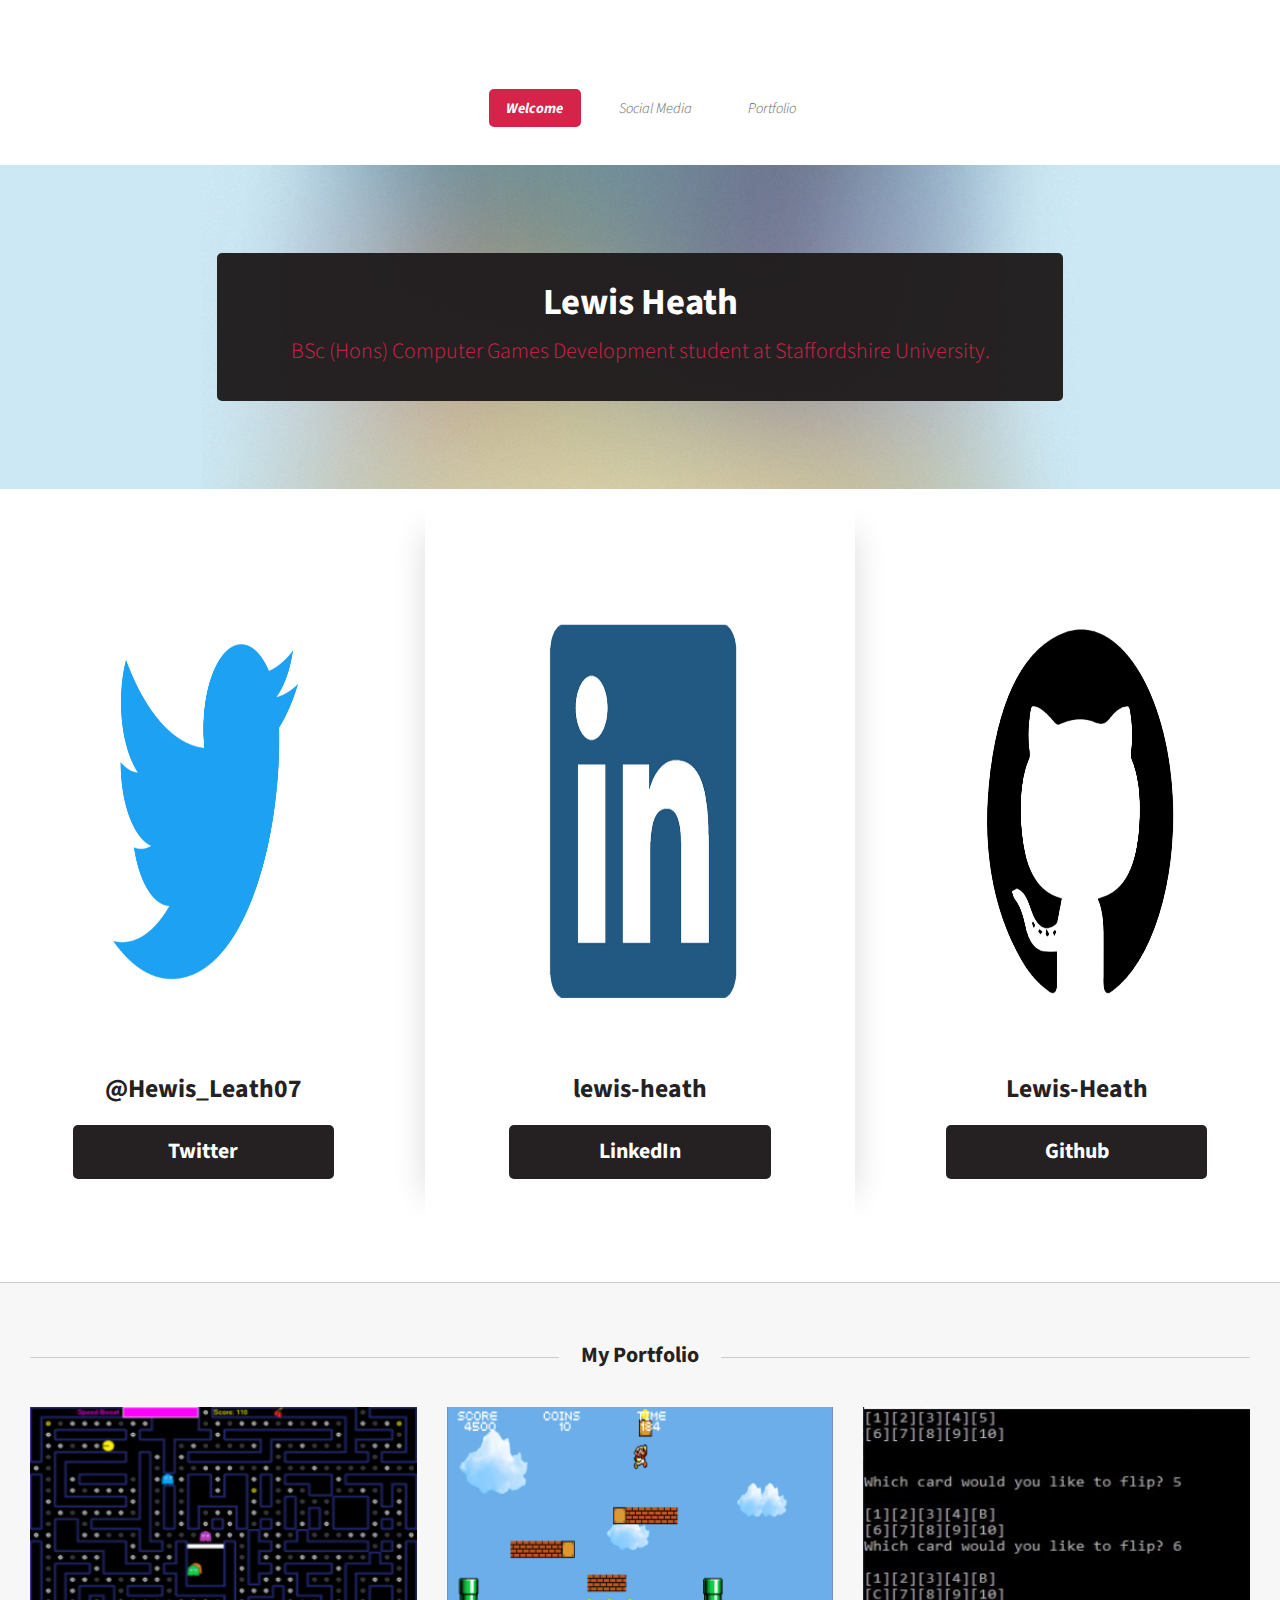
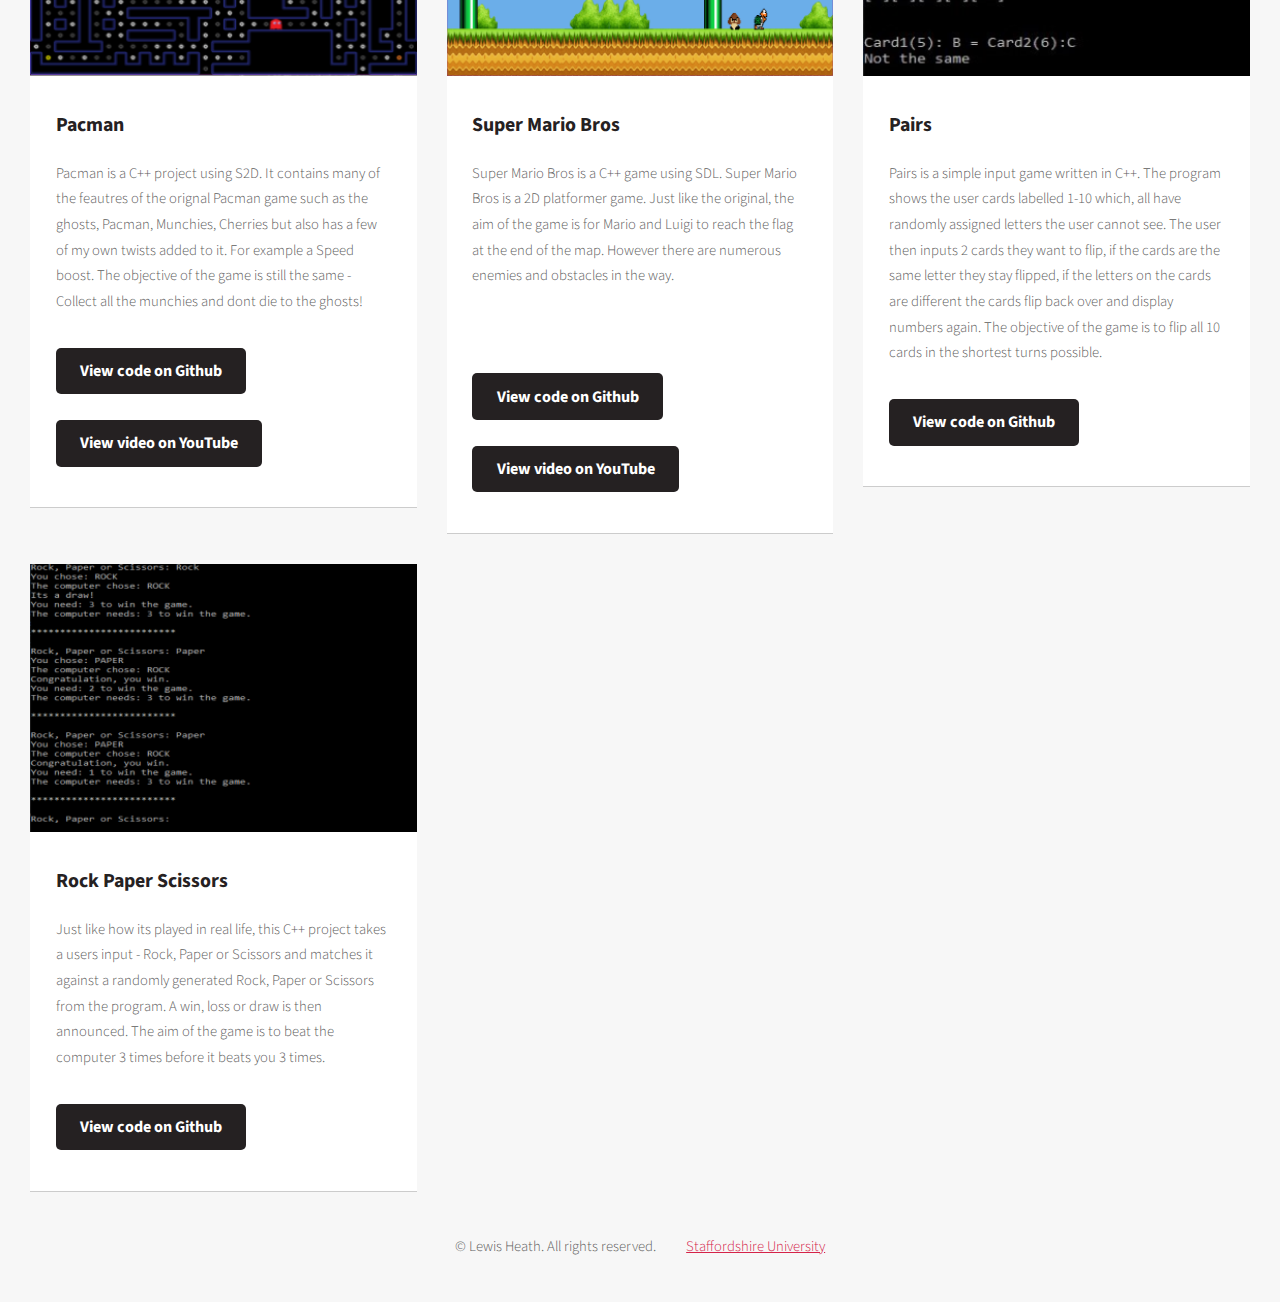
==== commit 72b57015: "Updated to add in Mario" ====
--- a/index.html
+++ b/index.html
@@ -21,11 +21,17 @@
 								<li class="current"><a href="index.html">Welcome</a></li>
 								<li>
 									<a href="#intro">Social Media</a>
+									<ul>
+										<li><a href="https://twitter.com/Hewis_Leath07" target="_blank">Twitter</a></li>
+										<li><a href="https://www.linkedin.com/in/lewis-heath-a20820194/" target="_blank">LinkedIn</a></li>
+										<li><a href="https://github.com/Lewis-Heath" target="_blank" >Github</a></li>
+									</ul>
 								</li>
 								<li>
 									<a href="#Portfolio">Portfolio</a>
 									<ul>
 										<li><a href="https://github.com/Lewis-Heath/Pacman" target="_blank">Pacman</a></li>
+										<li><a href="https://github.com/Lewis-Heath/Super-Mario-Bros" target="_blank" >Super Mario Bros</a></li>
 										<li><a href="https://github.com/Lewis-Heath/Pairs" target="_blank">Pairs</a></li>
 										<li><a href="https://github.com/Lewis-Heath/Rock-Paper-Scissors" target="_blank" >Rock Paper Scissors</a></li>
 									</ul>
@@ -47,7 +53,7 @@
 							<div class="row">
 								<div class="col-4 col-12-medium">
 									<section class="first">
-										<a href="https://twitter.com/Hewis_Leath07" target="_blank" class="image featured"><img src="images/twitterLogo2.png" alt="" /></a>
+										<a href="https://twitter.com/Hewis_Leath07" target="_blank" class="image featured"><img src="images/twitterLogo2.png" width="500" height="500" alt="" /></a>
 										<header>
 											<h2><a href="https://twitter.com/Hewis_Leath07"  target="_blank">@Hewis_Leath07</a></h2>
 										</header>
@@ -56,7 +62,7 @@
 								</div>
 								<div class="col-4 col-12-medium">
 									<section class="middle">
-										<a href="https://www.linkedin.com/in/lewis-heath-a20820194/" target="_blank"class="image featured"><img src="images/linkedin.png" alt="" /></a>
+										<a href="https://www.linkedin.com/in/lewis-heath-a20820194/" target="_blank"class="image featured"><img src="images/linkedin.png" width="500" height="500" alt="" /></a>
 										<header>
 											<h2><a href="https://www.linkedin.com/in/lewis-heath-a20820194/"  target="_blank" >lewis-heath</a></h2>
 										</header>
@@ -65,7 +71,7 @@
 								</div>
 								<div class="col-4 col-12-medium">
 									<section class="last">
-										<a href="https://github.com/Lewis-Heath"  target="_blank" class="image featured"><img src="images/Git.png" alt="" /></a>
+										<a href="https://github.com/Lewis-Heath"  target="_blank" class="image featured"><img src="images/Git.png" width="500" height="500" alt="" /></a>
 										<header>
 											<h2><a href="https://github.com/Lewis-Heath"  target="_blank" >Lewis-Heath</a></h2>
 										</header>
@@ -101,10 +107,35 @@
 													<p> Pacman is a C++ project using S2D.
 														It contains many of the feautres of the orignal Pacman game such as the ghosts, Pacman, Munchies, Cherries but also has a few of my own twists added to it. For example a Speed boost. The objective of the game is still the same - Collect all the munchies and dont die to the ghosts!
 													</p>
-													<p><br></p>
-													<footer>
-														<ul class="actions">
-															<li><a href="https://github.com/Lewis-Heath/Pacman" target="_blank" class="button alt">View code in Github</a></li>
+													<footer>
+														<ul class="actions">
+															<li><a href="https://github.com/Lewis-Heath/Pacman" target="_blank" class="button alt">View code on Github</a></li>
+														</ul>
+														<br style="line-height:0px;" />
+														<ul class="actions">
+														  <li><a href="https://www.youtube.com/watch?v=ypnEX53n0Y8" target="_blank" class="button alt">View video on YouTube</a></li>
+														</ul>
+													</footer>
+												</section>
+											</div>
+											<div class="col-4 col-6-medium col-12-small">
+												<section class="box">
+													<a href="https://github.com/Lewis-Heath/Super-Mario-Bros" class="image featured"><img src="images/Mario.png" alt="" /></a>
+													<header>
+														<h3>Super Mario Bros</h3>
+													</header>
+													<p> Super Mario Bros is a C++ game using SDL.
+														Super Mario Bros is a 2D platformer game. Just like the original, the aim of the game is for Mario and Luigi to reach the flag at the end of the map. However there are numerous enemies and obstacles in the way.
+													</p>
+													<footer>
+														<br style="line-height:0px;" />
+														<br style="line-height:0px;" />
+														<ul class="actions">
+															<li><a href="https://github.com/Lewis-Heath/Super-Mario-Bros" target="_blank" class="button alt">View code on Github</a></li>
+														</ul>
+														<br style="line-height:0px;" />
+														<ul class="actions">
+														  <li><a href="https://www.youtube.com/watch?v=QFXHFy_PRQM" target="_blank" class="button alt">View video on YouTube</a></li>
 														</ul>
 													</footer>
 												</section>
@@ -115,14 +146,15 @@
 													<header>
 														<h3>Pairs</h3>
 													</header>
-													<p>Pairs is a simple input game written in C++. 
-														The program shows the user cards labelled 1-10 which, all have randomly assigned letters the user cannot see. 
-														The user then inputs 2 cards they want to flip, if the cards are the same letter they stay flipped, 
-														if the letters on the cards are different the cards flip back over and display numbers again. 
-														The objective of the game is to flip all 10 cards in the shortest turns possible.</p>
-													<footer>
-														<ul class="actions">
-															<li><a href="https://github.com/Lewis-Heath/Pairs" target="_blank" class="button alt">View code in Github</a></li>
+													<p>Pairs is a simple input game written in C++.
+														The program shows the user cards labelled 1-10 which, all have randomly assigned letters the user cannot see.
+														The user then inputs 2 cards they want to flip, if the cards are the same letter they stay flipped,
+														if the letters on the cards are different the cards flip back over and display numbers again.
+														The objective of the game is to flip all 10 cards in the shortest turns possible.
+													</p>
+													<footer>
+														<ul class="actions">
+															<li><a href="https://github.com/Lewis-Heath/Pairs" target="_blank" class="button alt">View code on Github</a></li>
 														</ul>
 													</footer>
 												</section>
@@ -133,238 +165,29 @@
 													<header>
 														<h3>Rock Paper Scissors</h3>
 													</header>
-													<p>Just like how its played in real life, this C++ project takes a users input - Rock, Paper or Scissors 
-														and matches it against a randomly generated Rock, Paper or Scissors from the program. 
-														A win, loss or draw is then announced. 
+													<p>Just like how its played in real life, this C++ project takes a users input - Rock, Paper or Scissors
+														and matches it against a randomly generated Rock, Paper or Scissors from the program.
+														A win, loss or draw is then announced.
 														The aim of the game is to beat the computer 3 times before it beats you 3 times.</p>
-													<p><br></p>
-													<footer>
-														<ul class="actions">
-															<li><a href="https://github.com/Lewis-Heath/Rock-Paper-Scissors" target="_blank" class="button alt">View code in Github</a></li>
-														</ul>
-													</footer>
-												</section>
-											</div>
-											<!--
-											<div class="col-4 col-6-medium col-12-small">
-												<section class="box">
-													<a href="#" class="image featured"><img src="images/pic05.jpg" alt="" /></a>
-													<header>
-														<h3>Blandit sed adipiscing</h3>
-													</header>
-													<p>Lorem ipsum dolor sit amet sit veroeros sed amet blandit consequat veroeros lorem blandit adipiscing et feugiat phasellus tempus dolore ipsum lorem dolore.</p>
-													<footer>
-														<ul class="actions">
-															<li><a href="#" class="button alt">Find out more</a></li>
-														</ul>
-													</footer>
-												</section>
-											</div>
-											<div class="col-4 col-6-medium col-12-small">
-												<section class="box">
-													<a href="#" class="image featured"><img src="images/pic06.jpg" alt="" /></a>
-													<header>
-														<h3>Etiam nisl consequat</h3>
-													</header>
-													<p>Lorem ipsum dolor sit amet sit veroeros sed amet blandit consequat veroeros lorem blandit adipiscing et feugiat phasellus tempus dolore ipsum lorem dolore.</p>
-													<footer>
-														<ul class="actions">
-															<li><a href="#" class="button alt">Find out more</a></li>
-														</ul>
-													</footer>
-												</section>
-											</div>
-											<div class="col-4 col-6-medium col-12-small">
-												<section class="box">
-													<a href="#" class="image featured"><img src="images/pic07.jpg" alt="" /></a>
-													<header>
-														<h3>Dolore nisl feugiat</h3>
-													</header>
-													<p>Lorem ipsum dolor sit amet sit veroeros sed amet blandit consequat veroeros lorem blandit adipiscing et feugiat phasellus tempus dolore ipsum lorem dolore.</p>
-													<footer>
-														<ul class="actions">
-															<li><a href="#" class="button alt">Find out more</a></li>
-														</ul>
-													</footer>
-												</section>
-											</div>
-
-
-								<!--
-									<section>
-										<header class="major">
-											<h2>The Blog</h2>
-										</header>
-										<div class="row">
-											<div class="col-6 col-12-small">
-												<section class="box">
-													<a href="#" class="image featured"><img src="images/pic08.jpg" alt="" /></a>
-													<header>
-														<h3>Magna tempus consequat</h3>
-														<p>Posted 45 minutes ago</p>
-													</header>
-													<p>Lorem ipsum dolor sit amet sit veroeros sed et blandit consequat sed veroeros lorem et blandit adipiscing feugiat phasellus tempus hendrerit, tortor vitae mattis tempor, sapien sem feugiat sapien, id suscipit magna felis nec elit. Class aptent taciti sociosqu ad litora torquent per conubia nostra, per inceptos lorem ipsum dolor sit amet.</p>
-													<footer>
-														<ul class="actions">
-															<li><a href="#" class="button icon solid fa-file-alt">Continue Reading</a></li>
-															<li><a href="#" class="button alt icon solid fa-comment">33 comments</a></li>
-														</ul>
-													</footer>
-												</section>
-											</div>
-											<div class="col-6 col-12-small">
-												<section class="box">
-													<a href="#" class="image featured"><img src="images/pic09.jpg" alt="" /></a>
-													<header>
-														<h3>Aptent veroeros aliquam</h3>
-														<p>Posted 45 minutes ago</p>
-													</header>
-													<p>Lorem ipsum dolor sit amet sit veroeros sed et blandit consequat sed veroeros lorem et blandit adipiscing feugiat phasellus tempus hendrerit, tortor vitae mattis tempor, sapien sem feugiat sapien, id suscipit magna felis nec elit. Class aptent taciti sociosqu ad litora torquent per conubia nostra, per inceptos lorem ipsum dolor sit amet.</p>
-													<footer>
-														<ul class="actions">
-															<li><a href="#" class="button icon solid fa-file-alt">Continue Reading</a></li>
-															<li><a href="#" class="button alt icon solid fa-comment">33 comments</a></li>
-														</ul>
-													</footer>
-												</section>
-											</div>
-										</div>
-									</section>
-
-							</div>
-						</div>
-					</div>
-				</section>
-
-				<!--
-
-				<--
-				<section id="footer">
-					<div class="container">
-						<div class="row">
-							<div class="col-8 col-12-medium">
-								<section>
-									<header>
-										<h2>Blandit nisl adipiscing</h2>
-									</header>
-									<ul class="dates">
-										<li>
-											<span class="date">Jan <strong>27</strong></span>
-											<h3><a href="#">Lorem dolor sit amet veroeros</a></h3>
-											<p>Ipsum dolor sit amet veroeros consequat blandit ipsum phasellus lorem consequat etiam.</p>
-										</li>
-										<li>
-											<span class="date">Jan <strong>23</strong></span>
-											<h3><a href="#">Ipsum sed blandit nisl consequat</a></h3>
-											<p>Blandit phasellus lorem ipsum dolor tempor sapien tortor hendrerit adipiscing feugiat lorem.</p>
-										</li>
-										<li>
-											<span class="date">Jan <strong>15</strong></span>
-											<h3><a href="#">Magna tempus lorem feugiat</a></h3>
-											<p>Dolore consequat sed phasellus lorem sed etiam nullam dolor etiam sed amet sit consequat.</p>
-										</li>
-										<li>
-											<span class="date">Jan <strong>12</strong></span>
-											<h3><a href="#">Dolore tempus ipsum feugiat nulla</a></h3>
-											<p>Feugiat lorem dolor sed nullam tempus lorem ipsum dolor sit amet nullam consequat.</p>
-										</li>
-										<li>
-											<span class="date">Jan <strong>10</strong></span>
-											<h3><a href="#">Blandit tempus aliquam?</a></h3>
-											<p>Feugiat sed tempus blandit tempus adipiscing nisl lorem ipsum dolor sit amet dolore.</p>
-										</li>
-									</ul>
-								</section>
-							</div>
-							<div class="col-4 col-12-medium">
-								<section>
-									<header>
-										<h2>What's this all about?</h2>
-									</header>
-									<a href="#" class="image featured"><img src="images/pic10.jpg" alt="" /></a>
-									<p>
-										This is <strong>Dopetrope</strong> a free, fully responsive HTML5 site template by
-										<a href="http://twitter.com/ajlkn">AJ</a> for <a href="http://html5up.net/">HTML5 UP</a> It's released for free under
-										the <a href="http://html5up.net/license/">Creative Commons Attribution</a> license so feel free to use it for any personal or commercial project &ndash; just don't forget to credit us!
-									</p>
-									<footer>
-										<ul class="actions">
-											<li><a href="#" class="button">Find out more</a></li>
-										</ul>
-									</footer>
-								</section>
-							</div>
-							<div class="col-4 col-6-medium col-12-small">
-								<section>
-									<header>
-										<h2>Tempus consequat</h2>
-									</header>
-									<ul class="divided">
-										<li><a href="#">Lorem ipsum dolor sit amet sit veroeros</a></li>
-										<li><a href="#">Sed et blandit consequat sed tlorem blandit</a></li>
-										<li><a href="#">Adipiscing feugiat phasellus sed tempus</a></li>
-										<li><a href="#">Hendrerit tortor vitae mattis tempor sapien</a></li>
-										<li><a href="#">Sem feugiat sapien id suscipit magna felis nec</a></li>
-										<li><a href="#">Elit class aptent taciti sociosqu ad litora</a></li>
-									</ul>
-								</section>
-							</div>
-							<div class="col-4 col-6-medium col-12-small">
-								<section>
-									<header>
-										<h2>Ipsum et phasellus</h2>
-									</header>
-									<ul class="divided">
-										<li><a href="#">Lorem ipsum dolor sit amet sit veroeros</a></li>
-										<li><a href="#">Sed et blandit consequat sed tlorem blandit</a></li>
-										<li><a href="#">Adipiscing feugiat phasellus sed tempus</a></li>
-										<li><a href="#">Hendrerit tortor vitae mattis tempor sapien</a></li>
-										<li><a href="#">Sem feugiat sapien id suscipit magna felis nec</a></li>
-										<li><a href="#">Elit class aptent taciti sociosqu ad litora</a></li>
-									</ul>
-								</section>
-							</div>
-							<div class="col-4 col-12-medium">
-								<section>
-									<header>
-										<h2>Vitae tempor lorem</h2>
-									</header>
-									<ul class="social">
-										<li><a class="icon brands fa-facebook-f" href="#"><span class="label">Facebook</span></a></li>
-										<li><a class="icon brands fa-twitter" href="#"><span class="label">Twitter</span></a></li>
-										<li><a class="icon brands fa-dribbble" href="#"><span class="label">Dribbble</span></a></li>
-										<li><a class="icon brands fa-tumblr" href="#"><span class="label">Tumblr</span></a></li>
-										<li><a class="icon brands fa-linkedin-in" href="#"><span class="label">LinkedIn</span></a></li>
-									</ul>
-									<ul class="contact">
-										<li>
-											<h3>Address</h3>
-											<p>
-												Untitled Incorporated<br />
-												1234 Somewhere Road Suite<br />
-												Nashville, TN 00000-0000
-											</p>
-										</li>
-										<li>
-											<h3>Mail</h3>
-											<p><a href="#">someone@untitled.tld</a></p>
-										</li>
-										<li>
-											<h3>Phone</h3>
-											<p>(800) 000-0000</p>
-										</li>
-									</ul>
-								</section>
-							</div>
--->
+													<footer>
+														<ul class="actions">
+															<li><a href="https://github.com/Lewis-Heath/Rock-Paper-Scissors" target="_blank" class="button alt">View code on Github</a></li>
+														</ul>
+													</footer>
+												</section>
+											</div>
+
+
+
+							<!-- Copyright -->
 							<div class="col-12">
 
 									<div id="copyright">
 										<ul class="links">
-											<li>&copy; Lewis Heath. All rights reserved.</li><li> <a href="http://staffs.ac.uk">Staffordshire University</a></li>
+											<li>&copy; Lewis Heath. All rights reserved.</li><li> <a href="http://staffs.ac.uk" target="_blank">Staffordshire University</a></li>
 										</ul>
 									</div>
-								
+
 
 							</div>
 						</div>
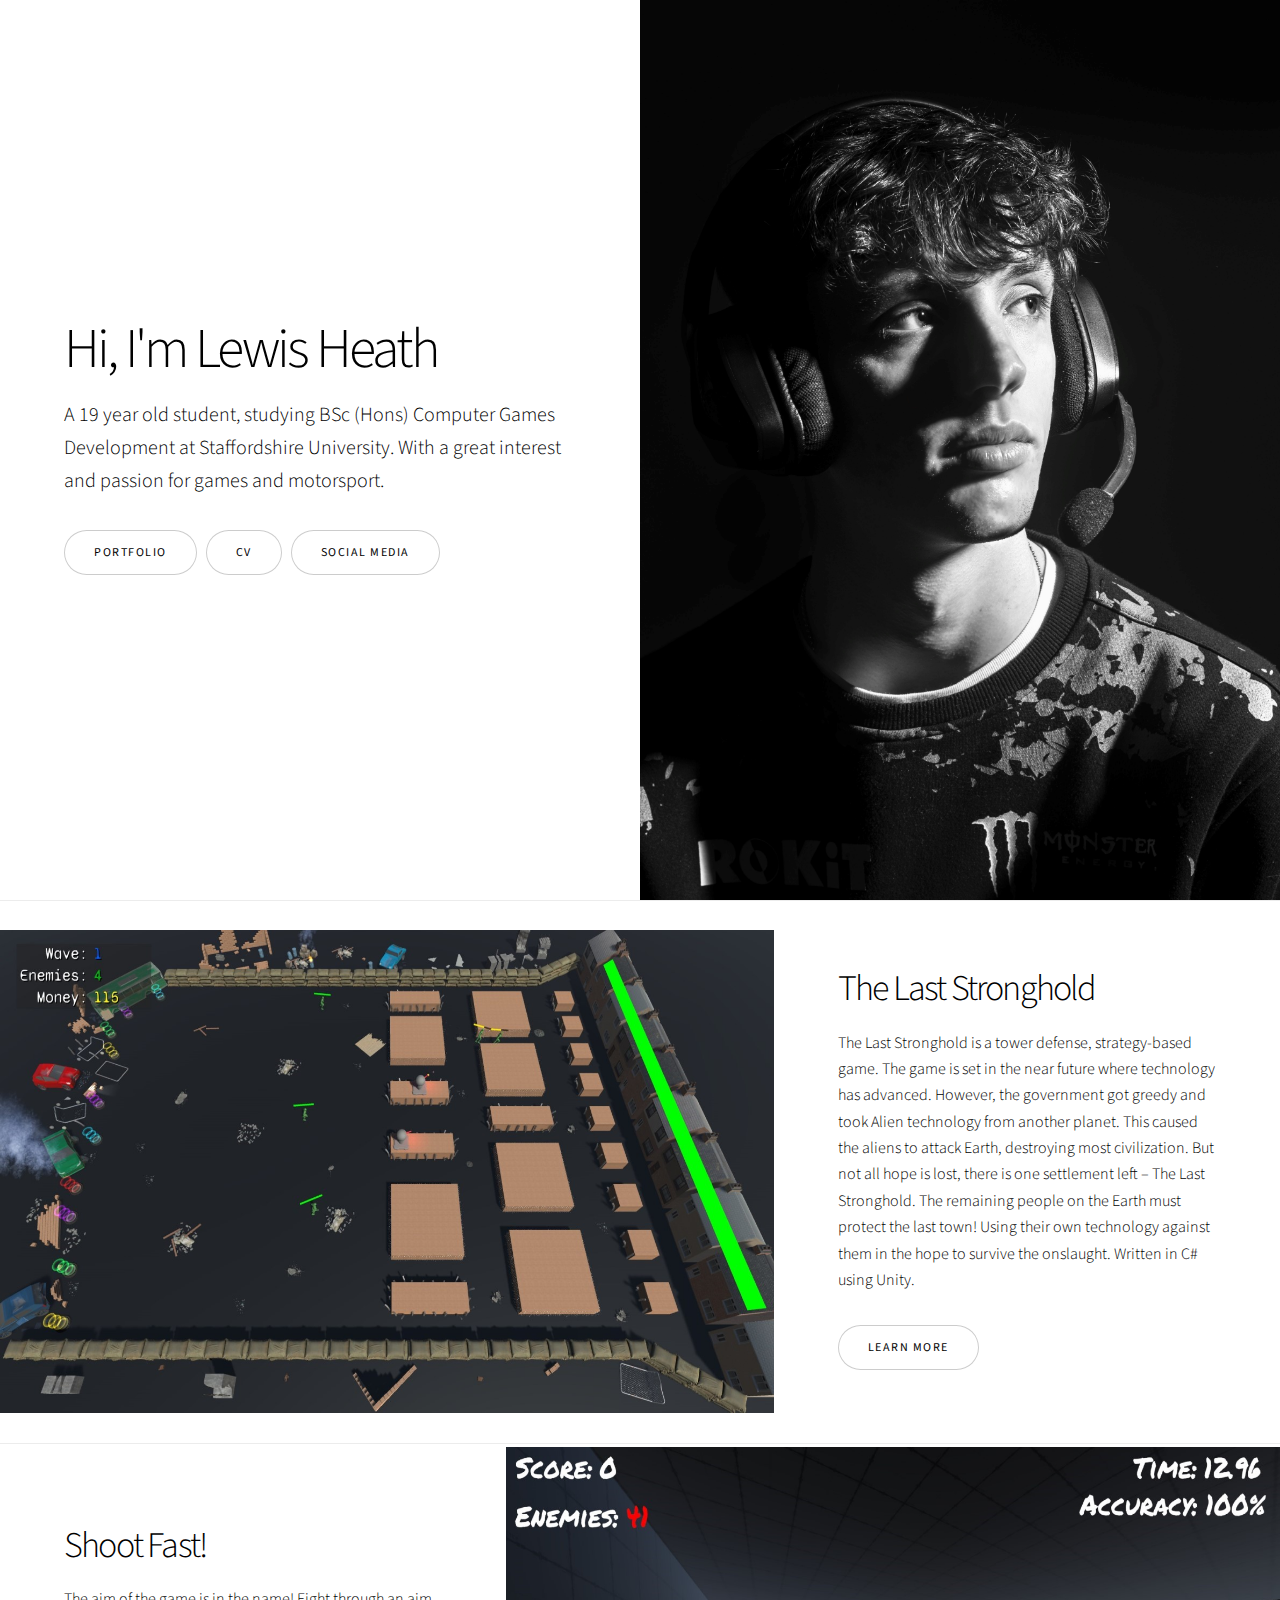
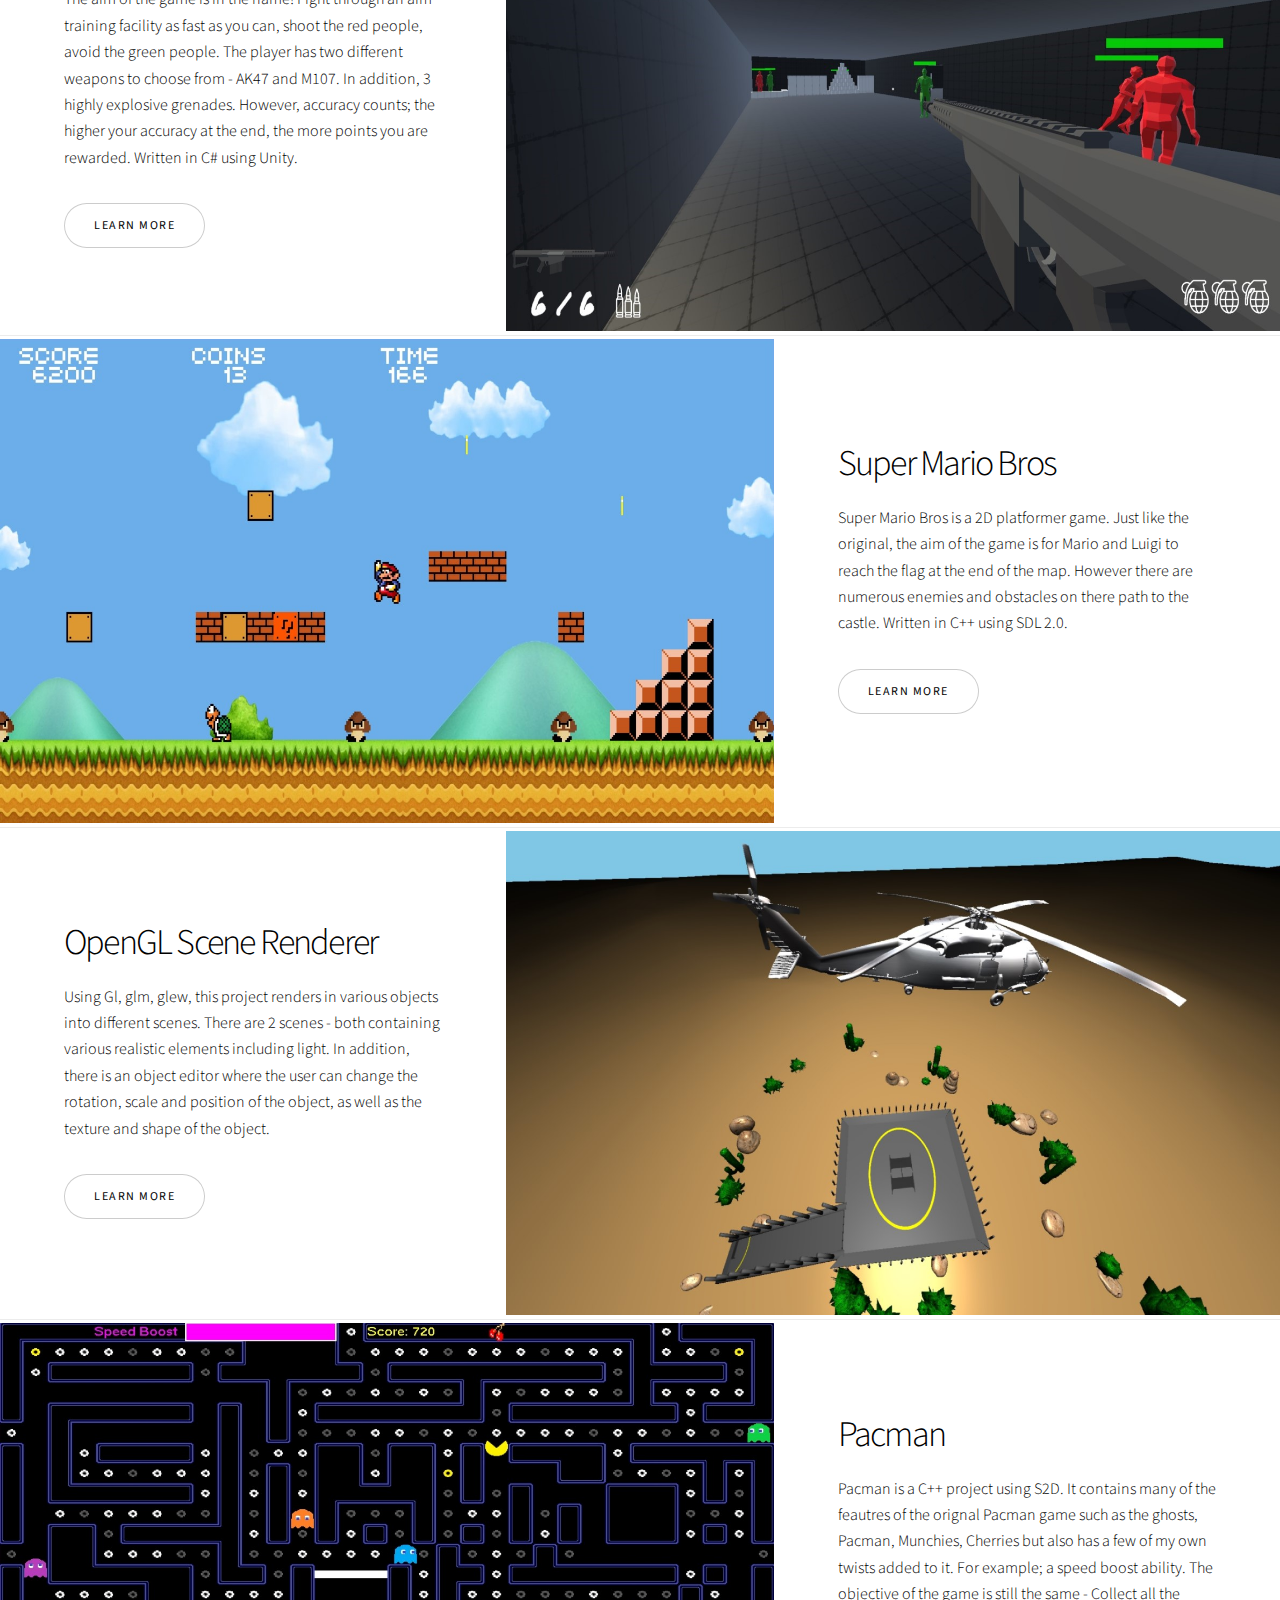
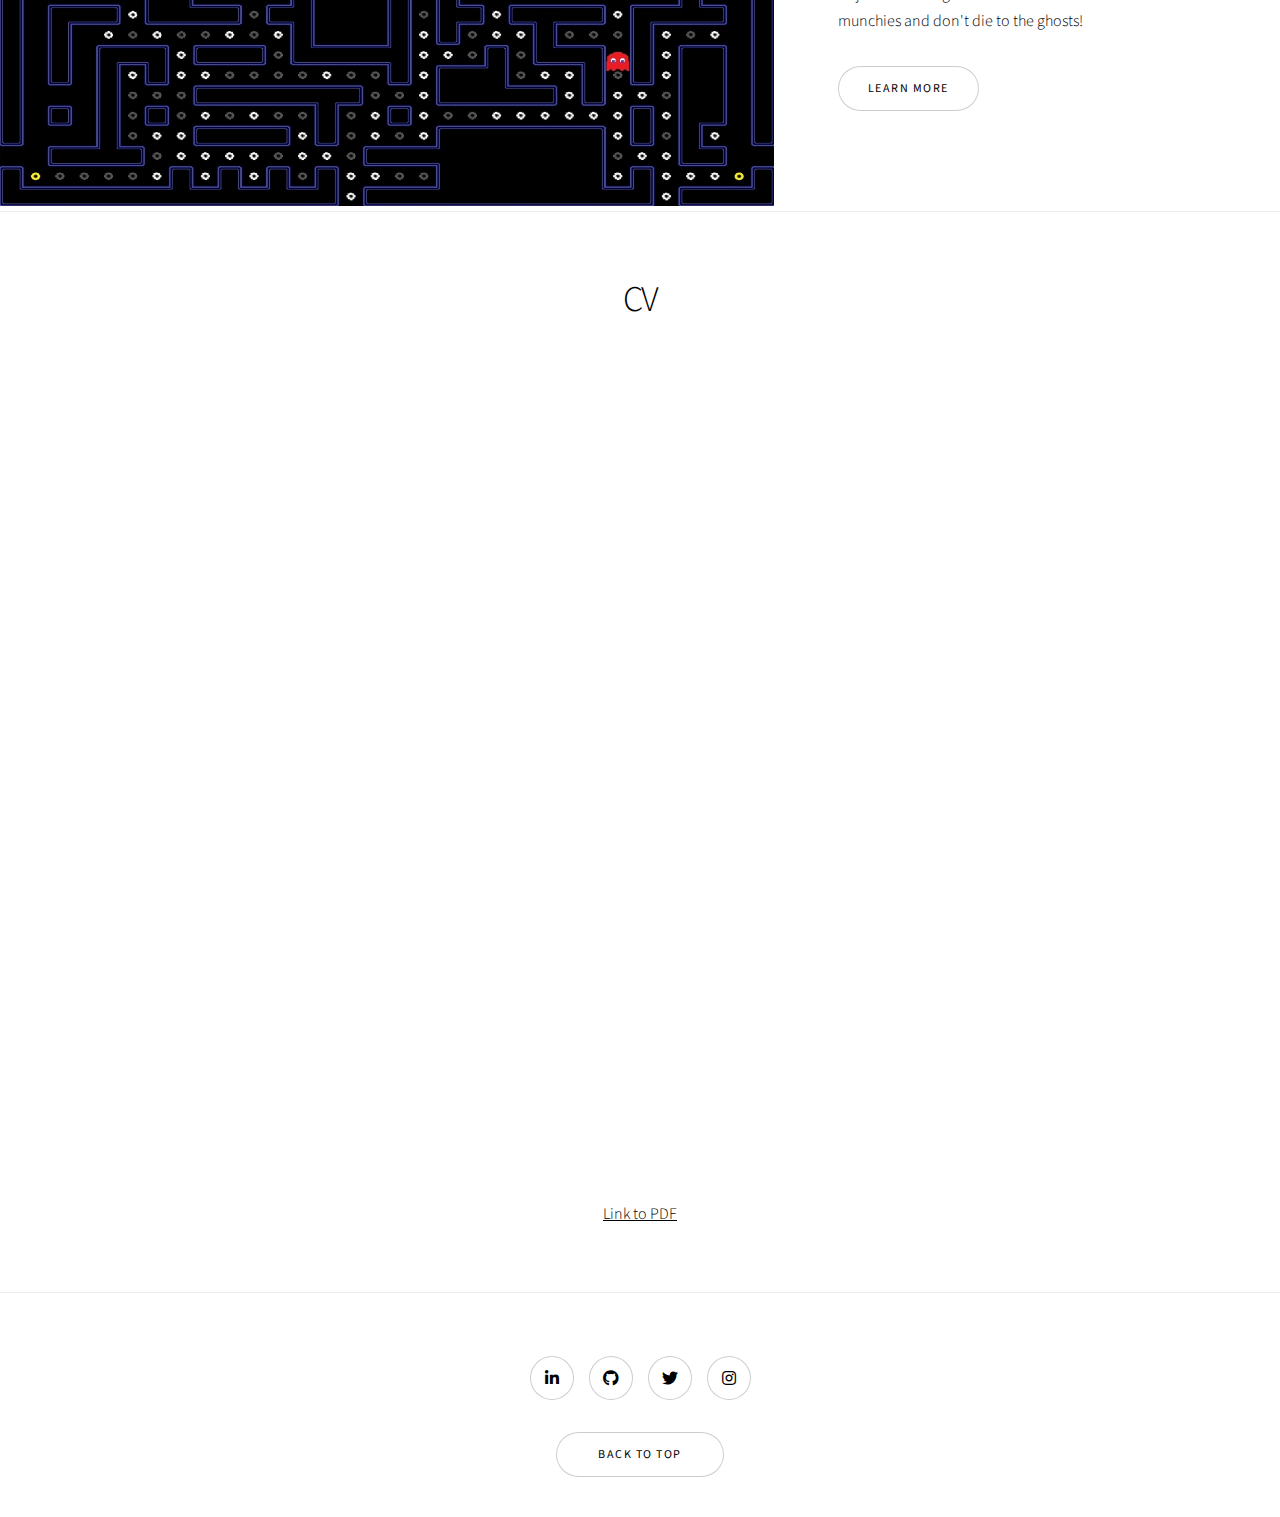
==== commit 34accb43: "New updated website" ====
--- a/index.html
+++ b/index.html
@@ -1,204 +1,138 @@
 <!DOCTYPE HTML>
+<!--
+	Story by HTML5 UP
+	html5up.net | @ajlkn
+	Free for personal and commercial use under the CCA 3.0 license (html5up.net/license)
+-->
 <html>
 	<head>
 		<title>Lewis Heath</title>
 		<meta charset="utf-8" />
 		<meta name="viewport" content="width=device-width, initial-scale=1, user-scalable=no" />
 		<link rel="stylesheet" href="assets/css/main.css" />
+		<noscript><link rel="stylesheet" href="assets/css/noscript.css" /></noscript>
 	</head>
-	<body class="homepage is-preload">
-		<div id="page-wrapper">
+	<body class="is-preload">
 
-			<!-- Header -->
-				<section id="header">
+		<!-- Wrapper -->
+			<div id="wrapper" class="divided">
 
-					<!-- Logo -->
-						<h1><a href="index.html"></a></h1>
+				<!-- One -->
+					<section class="banner style1 orient-left content-align-left image-position-right fullscreen onload-image-fade-in onload-content-fade-right" id="pic">
+						<div class="content">
+							<h1>Hi, I'm Lewis Heath</h1>
+							<p class="major">A 19 year old student, studying  BSc (Hons) Computer Games Development at Staffordshire University. With a great interest and passion for games and motorsport.</p>
+							<ul class="actions stacked">
+								<li><a href="#first" class="button big smooth-scroll-middle">Portfolio</a> &nbsp <a href="#second" class="button big smooth-scroll-middle">CV</a> &nbsp <a href="#third" class="button big smooth-scroll-middle">Social media</a></li>
+							</ul>
+						</div>
+						<div class="image">
+							<img src="images/Headphones2.jpg" alt="" />
+						</div>
+					</section>
 
-					<!-- Nav -->
-						<nav id="nav">
-							<ul>
-								<li class="current"><a href="index.html">Welcome</a></li>
-								<li>
-									<a href="#intro">Social Media</a>
-									<ul>
-										<li><a href="https://twitter.com/Hewis_Leath07" target="_blank">Twitter</a></li>
-										<li><a href="https://www.linkedin.com/in/lewis-heath-a20820194/" target="_blank">LinkedIn</a></li>
-										<li><a href="https://github.com/Lewis-Heath" target="_blank" >Github</a></li>
-									</ul>
-								</li>
-								<li>
-									<a href="#Portfolio">Portfolio</a>
-									<ul>
-										<li><a href="https://github.com/Lewis-Heath/Pacman" target="_blank">Pacman</a></li>
-										<li><a href="https://github.com/Lewis-Heath/Super-Mario-Bros" target="_blank" >Super Mario Bros</a></li>
-										<li><a href="https://github.com/Lewis-Heath/Pairs" target="_blank">Pairs</a></li>
-										<li><a href="https://github.com/Lewis-Heath/Rock-Paper-Scissors" target="_blank" >Rock Paper Scissors</a></li>
-									</ul>
-								</li>
+				<!-- Two -->
+					<section class="spotlight style1 orient-right content-align-left image-position-center onscroll-image-fade-in" id="first">
+						<div class="content">
+							<h2>The Last Stronghold</h2>
+							<p>The Last Stronghold is a tower defense, strategy-based game. The game is set in the near future where technology has advanced. However, the government got greedy and took Alien technology from another planet. This caused the aliens to attack Earth, destroying most civilization. But not all hope is lost, there is one settlement left – The Last Stronghold. The remaining people on the Earth must protect the last town! Using their own technology against them in the hope to survive the onslaught. Written in C# using Unity.</p>
+							<ul class="actions stacked">
+								<li><a href="tls.html" class="button">Learn More</a> </li>
 							</ul>
-						</nav>
+						</div>
+						<div>
+							<img src="images/TD.jpg" img style='height: 100%; width: 100%; object-fit: contain' alt="" />
+						</div>
+					</section>
 
-					<!-- Banner -->
-						<section id="banner">
-							<header>
-								<h2>Lewis Heath</h2>
-								<p>BSc (Hons) Computer Games Development student at Staffordshire University.</p>
-							</header>
-						</section>
-						<section id="intro">
+				<!-- Three -->
+					<section class="spotlight style1 orient-left content-align-left image-position-center onscroll-image-fade-in">
+						<div class="content">
+							<h2>Shoot Fast!</h2>
+							<p>The aim of the game is in the name! Fight through an aim training facility as fast as you can, shoot the red people, avoid the green people. The player has two different weapons to choose from - AK47 and M107. In addition, 3 highly explosive grenades. However, accuracy counts; the higher your accuracy at the end, the more points you are rewarded. Written in C# using Unity.</p>
+							<ul class="actions stacked">
+								<li><a href="sf.html" class="button">Learn More</a></li>
+							</ul>
+						</div>
+						<div>
+							<img src="images/FPS.jpg" img style='height: 100%; width: 100%; object-fit: contain' alt="" />
+						</div>
+					</section>
 
-					<!-- Intro -->
-						<class="container">
-							<div class="row">
-								<div class="col-4 col-12-medium">
-									<section class="first">
-										<a href="https://twitter.com/Hewis_Leath07" target="_blank" class="image featured"><img src="images/twitterLogo2.png" width="500" height="500" alt="" /></a>
-										<header>
-											<h2><a href="https://twitter.com/Hewis_Leath07"  target="_blank">@Hewis_Leath07</a></h2>
-										</header>
-										<h3><a href="https://twitter.com/Hewis_Leath07" target="_blank" class="button alt">Twitter</a></h3>
-									</section>
-								</div>
-								<div class="col-4 col-12-medium">
-									<section class="middle">
-										<a href="https://www.linkedin.com/in/lewis-heath-a20820194/" target="_blank"class="image featured"><img src="images/linkedin.png" width="500" height="500" alt="" /></a>
-										<header>
-											<h2><a href="https://www.linkedin.com/in/lewis-heath-a20820194/"  target="_blank" >lewis-heath</a></h2>
-										</header>
-										<h3><a href="https://www.linkedin.com/in/lewis-heath-a20820194/" target="_blank" class="button alt">LinkedIn</a></h3>
-									</section>
-								</div>
-								<div class="col-4 col-12-medium">
-									<section class="last">
-										<a href="https://github.com/Lewis-Heath"  target="_blank" class="image featured"><img src="images/Git.png" width="500" height="500" alt="" /></a>
-										<header>
-											<h2><a href="https://github.com/Lewis-Heath"  target="_blank" >Lewis-Heath</a></h2>
-										</header>
-											<h3><a href="https://github.com/Lewis-Heath"  target="_blank" class="button alt">Github</a></h3>
-									</section>
-								</div>
-							</div>
-							<footer>
-							</footer>
-						</section>
-
-				</section>
-
-			<!-- Main -->
-				<section id="main">
-					<div class="container">
-						<div class="row">
-							<div class="col-12">
-
-								<!-- Portfolio -->
-								<p id="Portfolio"</p>
-									<section>
-										<header class="major">
-											<h2>My Portfolio</h2>
-										</header>
-										<div class="row">
-											<div class="col-4 col-6-medium col-12-small">
-												<section class="box">
-													<a href="https://github.com/Lewis-Heath/Pacman" class="image featured"><img src="images/Pacman.png" alt="" /></a>
-													<header>
-														<h3>Pacman</h3>
-													</header>
-													<p> Pacman is a C++ project using S2D.
-														It contains many of the feautres of the orignal Pacman game such as the ghosts, Pacman, Munchies, Cherries but also has a few of my own twists added to it. For example a Speed boost. The objective of the game is still the same - Collect all the munchies and dont die to the ghosts!
-													</p>
-													<footer>
-														<ul class="actions">
-															<li><a href="https://github.com/Lewis-Heath/Pacman" target="_blank" class="button alt">View code on Github</a></li>
-														</ul>
-														<br style="line-height:0px;" />
-														<ul class="actions">
-														  <li><a href="https://www.youtube.com/watch?v=ypnEX53n0Y8" target="_blank" class="button alt">View video on YouTube</a></li>
-														</ul>
-													</footer>
-												</section>
-											</div>
-											<div class="col-4 col-6-medium col-12-small">
-												<section class="box">
-													<a href="https://github.com/Lewis-Heath/Super-Mario-Bros" class="image featured"><img src="images/Mario.png" alt="" /></a>
-													<header>
-														<h3>Super Mario Bros</h3>
-													</header>
-													<p> Super Mario Bros is a C++ game using SDL.
-														Super Mario Bros is a 2D platformer game. Just like the original, the aim of the game is for Mario and Luigi to reach the flag at the end of the map. However there are numerous enemies and obstacles in the way.
-													</p>
-													<footer>
-														<br style="line-height:0px;" />
-														<br style="line-height:0px;" />
-														<ul class="actions">
-															<li><a href="https://github.com/Lewis-Heath/Super-Mario-Bros" target="_blank" class="button alt">View code on Github</a></li>
-														</ul>
-														<br style="line-height:0px;" />
-														<ul class="actions">
-														  <li><a href="https://www.youtube.com/watch?v=QFXHFy_PRQM" target="_blank" class="button alt">View video on YouTube</a></li>
-														</ul>
-													</footer>
-												</section>
-											</div>
-											<div class="col-4 col-6-medium col-12-small">
-												<section class="box">
-													<a href="https://github.com/Lewis-Heath/Pairs" class="image featured"><img src="images/Pairs.png" alt="" /></a>
-													<header>
-														<h3>Pairs</h3>
-													</header>
-													<p>Pairs is a simple input game written in C++.
-														The program shows the user cards labelled 1-10 which, all have randomly assigned letters the user cannot see.
-														The user then inputs 2 cards they want to flip, if the cards are the same letter they stay flipped,
-														if the letters on the cards are different the cards flip back over and display numbers again.
-														The objective of the game is to flip all 10 cards in the shortest turns possible.
-													</p>
-													<footer>
-														<ul class="actions">
-															<li><a href="https://github.com/Lewis-Heath/Pairs" target="_blank" class="button alt">View code on Github</a></li>
-														</ul>
-													</footer>
-												</section>
-											</div>
-											<div class="col-4 col-6-medium col-12-small">
-												<section class="box">
-													<a href="https://github.com/Lewis-Heath/Rock-Paper-Scissors" class="image featured"><img src="images/RPS.png" alt="" /></a>
-													<header>
-														<h3>Rock Paper Scissors</h3>
-													</header>
-													<p>Just like how its played in real life, this C++ project takes a users input - Rock, Paper or Scissors
-														and matches it against a randomly generated Rock, Paper or Scissors from the program.
-														A win, loss or draw is then announced.
-														The aim of the game is to beat the computer 3 times before it beats you 3 times.</p>
-													<footer>
-														<ul class="actions">
-															<li><a href="https://github.com/Lewis-Heath/Rock-Paper-Scissors" target="_blank" class="button alt">View code on Github</a></li>
-														</ul>
-													</footer>
-												</section>
-											</div>
+				<!-- Four -->
+					<section class="spotlight style1 orient-right content-align-left image-position-center onscroll-image-fade-in" id="first">
+						<div class="content">
+							<h2>Super Mario Bros</h2>
+							<p>Super Mario Bros is a 2D platformer game. Just like the original, the aim of the game is for Mario and Luigi to reach the flag at the end of the map. However there are numerous enemies and obstacles on there path to the castle. Written in C++ using SDL 2.0.</p>
+							<ul class="actions stacked">
+								<li><a href="smb.html" class="button">Learn More</a> </li>
+							</ul>
+						</div>
+						<div>
+							<img src="images/SM.jpg" img style='height: 100%; width: 100%; object-fit: contain' alt="" />
+						</div>
+					</section>
 
 
-
-							<!-- Copyright -->
-							<div class="col-12">
-
-									<div id="copyright">
-										<ul class="links">
-											<li>&copy; Lewis Heath. All rights reserved.</li><li> <a href="http://staffs.ac.uk" target="_blank">Staffordshire University</a></li>
-										</ul>
-									</div>
-
-
-							</div>
-						</div>
+				<!-- Five -->
+				<section class="spotlight style1 orient-left content-align-left image-position-center onscroll-image-fade-in">
+					<div class="content">
+						<h2>OpenGL Scene Renderer</h2>
+						<p>Using Gl, glm, glew, this project renders in various objects into different scenes. There are 2 scenes - both containing various realistic elements including light. In addition, there is an object editor where the user can change the rotation, scale and position of the object, as well as the texture and shape of the object.</p>
+						<ul class="actions stacked">
+							<li><a href="gl.html" class="button">Learn More</a></li>
+						</ul>
+					</div>
+					<div>
+						<img src="images/GL.jpg" img style='height: 100%; width: 100%; object-fit: contain' alt="" />
 					</div>
 				</section>
 
-		</div>
+				<!-- Six -->
+				<section class="spotlight style1 orient-right content-align-left image-position-center onscroll-image-fade-in">
+					<div class="content">
+						<h2>Pacman</h2>
+						<p>Pacman is a C++ project using S2D. It contains many of the feautres of the orignal Pacman game such as the ghosts, Pacman, Munchies, Cherries but also has a few of my own twists added to it. For example; a speed boost ability. The objective of the game is still the same - Collect all the munchies and don't die to the ghosts!</p>
+						<ul class="actions stacked">
+							<li><a href="pac.html" class="button">Learn More</a></li>
+						</ul>
+					</div>
+					<div>
+						<img src="images/PM.jpg" img style='height: 100%; width: 100%; object-fit: contain' alt="" />
+					</div>
+				</section>
+
+				<!-- Six -->
+					<section class="wrapper style1 align-center" id="second">
+						<div class="inner large">
+							<h2>CV</h2>
+							<iframe src="assets/Lewis Heath CV.pdf" frameBorder="0" width="1000" height="800" scrolling="auto"></iframe>
+							<br />
+							<br />
+							<br />
+						 	<p><a target="_blank" href="assets/Lewis Heath CV.pdf">Link to PDF</a></p>
+						</div>
+					</section>
+
+				<!-- Footer -->
+					<footer class="wrapper style1 align-center" id="third">
+						<div class="inner">
+							<ul class="icons">
+								<li><a href="https://www.linkedin.com/in/lewis-heath-a20820194/" target="_blank" class="icon brands style2 fa-linkedin-in"><span class="label">LinkedIn</span></a></li>
+								<li><a href="https://github.com/Lewis-Heath" target="_blank" class="icon brands style2 fa-github"><span class="label">GitHub</span></a></li>
+								<li><a href="https://twitter.com/Hewis_Leath07" target="_blank" class="icon brands style2 fa-twitter"><span class="label">Twitter</span></a></li>
+								<li><a href="https://www.instagram.com/lewis_heath/" target="_blank" class="icon brands style2 fa-instagram"><span class="label">Instagram</span></a></li>
+							</ul>
+							<a href="#pic" class="button big wide smooth-scroll-middle">Back to top</a>
+						</div>
+					</footer>
+
+			</div>
 
 		<!-- Scripts -->
 			<script src="assets/js/jquery.min.js"></script>
-			<script src="assets/js/jquery.dropotron.min.js"></script>
+			<script src="assets/js/jquery.scrollex.min.js"></script>
+			<script src="assets/js/jquery.scrolly.min.js"></script>
 			<script src="assets/js/browser.min.js"></script>
 			<script src="assets/js/breakpoints.min.js"></script>
 			<script src="assets/js/util.js"></script>
--- a/assets/css/main.css
+++ b/assets/css/main.css
@@ -1,10 +1,10 @@
-@import url("fontawesome-all.min.css");
-@import url("https://fonts.googleapis.com/css?family=Source+Sans+Pro:300,400,700,900,300italic");
-
-/*
-	Dopetrope by HTML5 UP
-	html5up.net | @ajlkn
-	Free for personal and commercial use under the CCA 3.0 license (html5up.net/license)
+@import url(fontawesome-all.min.css);
+@import url("https://fonts.googleapis.com/css?family=Source+Sans+Pro:300,300i,400,400i");
+
+/*
+	Story by HTML5 UP
+	html5up.net | @ajlkn
+	Free for personal and commercial use under the CCA 3.0 license (html5up.net/license)
 */
 
 html, body, div, span, applet, object,
@@ -74,6 +74,22 @@
 
 /* Basic */
 
+	@-ms-viewport {
+		width: device-width;
+	}
+
+	body {
+		-ms-overflow-style: scrollbar;
+	}
+
+	@media screen and (max-width: 480px) {
+
+		html, body {
+			min-width: 320px;
+		}
+
+	}
+
 	html {
 		box-sizing: border-box;
 	}
@@ -83,8 +99,7 @@
 	}
 
 	body {
-		background: #252122;
-		background-image: url("images/bg02.png");
+		background: #ffffff;
 	}
 
 		body.is-preload *, body.is-preload *:before, body.is-preload *:after {
@@ -98,61 +113,61 @@
 			transition: none !important;
 		}
 
-	body, input, textarea, select {
-		font-family: 'Source Sans Pro';
+/* Type */
+
+	html {
+		font-size: 18pt;
+	}
+
+		@media screen and (max-width: 1680px) {
+
+			html {
+				font-size: 14pt;
+			}
+
+		}
+
+		@media screen and (max-width: 1280px) {
+
+			html {
+				font-size: 12pt;
+			}
+
+		}
+
+		@media screen and (max-width: 736px) {
+
+			html {
+				font-size: 11pt;
+			}
+
+		}
+
+		@media screen and (max-width: 360px) {
+
+			html {
+				font-size: 10pt;
+			}
+
+		}
+
+	body {
+		background-color: #ffffff;
+		color: #000000;
+	}
+
+	body, input, select, textarea {
+		font-family: "Source Sans Pro", Helvetica, sans-serif;
+		font-size: 1rem;
 		font-weight: 300;
-		color: #5d5d5d;
-		font-size: 14pt;
-		line-height: 1.75em;
-	}
-
-	strong, b {
-		color: #252122;
-		font-weight: 400;
-	}
-
-	i, em {
-		font-style: italic;
-	}
-
-	sub {
-		position: relative;
-		top: 0.5em;
-		font-size: 0.8em;
-	}
-
-	sup {
-		position: relative;
-		top: -0.5em;
-		font-size: 0.8em;
-	}
-
-	blockquote {
-		border-left: solid 0.75em #dddddd;
-		padding: 1em 0 1em 1.5em;
-		font-style: italic;
-	}
-
-	h1, h2, h3, h4, h5, h6 {
-		color: #252122;
-		font-weight: 700;
-	}
-
-	h1 a, h2 a, h3 a, h4 a, h5 a, h6 a {
-		color: inherit;
-		text-decoration: none;
-	}
-
-	h2 {
-		font-size: 1.5em;
-	}
-
-	h3 {
-		font-size: 1.35em;
+		line-height: 1.65;
 	}
 
 	a {
-		color: #d52349;
+		-moz-transition: color 0.2s ease-in-out;
+		-webkit-transition: color 0.2s ease-in-out;
+		-ms-transition: color 0.2s ease-in-out;
+		transition: color 0.2s ease-in-out;
 		text-decoration: underline;
 	}
 
@@ -160,60 +175,178 @@
 			text-decoration: none;
 		}
 
-	br.clear {
-		clear: both;
-	}
+	strong, b {
+		font-weight: 400;
+	}
+
+	em, i {
+		font-style: italic;
+	}
+
+	p {
+		margin: 0 0 2rem 0;
+	}
+
+		p.major {
+			font-size: 1.25rem;
+		}
+
+	h1, h2, h3, h4, h5, h6 {
+		font-weight: 300;
+		line-height: 1.375;
+		letter-spacing: -0.05em;
+		margin: 0 0 1rem 0;
+	}
+
+		h1 a, h2 a, h3 a, h4 a, h5 a, h6 a {
+			color: inherit;
+			text-decoration: none;
+		}
+
+	h1 {
+		font-size: 3.5rem;
+		line-height: 1.2;
+	}
+
+	h2 {
+		font-size: 2.25rem;
+	}
+
+	h3 {
+		font-size: 1.5rem;
+	}
+
+	h4 {
+		font-size: 1.1rem;
+	}
+
+	h5 {
+		font-size: 0.9rem;
+	}
+
+	h6 {
+		font-size: 0.7rem;
+	}
+
+	sub {
+		font-size: 0.8rem;
+		position: relative;
+		top: 0.5rem;
+	}
+
+	sup {
+		font-size: 0.8rem;
+		position: relative;
+		top: -0.5rem;
+	}
+
+	blockquote {
+		border-left: solid 4px;
+		font-style: italic;
+		margin: 0 0 2rem 0;
+		padding: 0.5rem 0 0.5rem 2rem;
+	}
+
+	code {
+		border-radius: 4px;
+		font-family: "Courier New", monospace;
+		font-size: 0.9em;
+		margin: 0 0.25rem;
+		padding: 0.25rem 0.325rem;
+	}
+
+	pre {
+		-webkit-overflow-scrolling: touch;
+		font-family: "Courier New", monospace;
+		font-size: 0.9em;
+		margin: 0 0 2rem 0;
+	}
+
+		pre code {
+			display: block;
+			line-height: 1.5;
+			padding: 0.75rem 1rem;
+			overflow-x: auto;
+		}
 
 	hr {
 		border: 0;
-		border-top: solid 1px #dddddd;
-		height: 1px;
-		margin: 2em 0 2em 0;
-	}
-
-	p, ul, ol, dl, table {
-		margin-bottom: 2em;
-	}
-
-/* Container */
-
-	.container {
-		margin: 0 auto;
-		max-width: 100%;
-		width: 70em;
-	}
-
-		@media screen and (max-width: 1680px) {
-
-			.container {
-				width: 70em;
-			}
-
-		}
-
-		@media screen and (max-width: 1280px) {
-
-			.container {
-				width: calc(100% - 60px);
-			}
-
-		}
-
-		@media screen and (max-width: 980px) {
-
-			.container {
-				width: calc(100% - 80px);
-			}
-
-		}
-
-		@media screen and (max-width: 736px) {
-
-			.container {
-				width: calc(100% - 40px);
-			}
-
-		}
+		border-bottom: solid 1px;
+		margin: 2.5rem 0;
+	}
+
+		hr.major {
+			margin: 3.5rem 0;
+		}
+
+	.align-left {
+		text-align: left;
+	}
+
+	.align-center {
+		text-align: center;
+	}
+
+	.align-right {
+		text-align: right;
+	}
+
+	@media screen and (max-width: 736px) {
+
+		p.major {
+			font-size: 1.1rem;
+		}
+
+		h1 {
+			font-size: 2.5rem;
+		}
+
+		h2 {
+			font-size: 2rem;
+		}
+
+		h3 {
+			font-size: 1.25rem;
+		}
+
+		h4 {
+			font-size: 1rem;
+		}
+
+	}
+
+	input, select, textarea {
+		color: #000000;
+	}
+
+	a {
+		color: #000000;
+	}
+
+		a:hover {
+			color: #47D3E5;
+		}
+
+	strong, b {
+		color: #000000;
+	}
+
+	h1, h2, h3, h4, h5, h6 {
+		color: #000000;
+	}
+
+	blockquote {
+		border-left-color: rgba(0, 0, 0, 0.2);
+	}
+
+	code {
+		background: rgba(0, 0, 0, 0.05);
+		border-color: rgba(0, 0, 0, 0.2);
+	}
+
+	hr {
+		border-bottom-color: rgba(0, 0, 0, 0.2);
+	}
 
 /* Row */
 
@@ -357,105 +490,105 @@
 		}
 
 		.row.gtr-0 {
-			margin-top: 0px;
-			margin-left: 0px;
+			margin-top: 0;
+			margin-left: 0rem;
 		}
 
 			.row.gtr-0 > * {
-				padding: 0px 0 0 0px;
+				padding: 0 0 0 0rem;
 			}
 
 			.row.gtr-0.gtr-uniform {
-				margin-top: 0px;
+				margin-top: 0rem;
 			}
 
 				.row.gtr-0.gtr-uniform > * {
-					padding-top: 0px;
+					padding-top: 0rem;
 				}
 
 		.row.gtr-25 {
-			margin-top: -12.5px;
-			margin-left: -12.5px;
+			margin-top: 0;
+			margin-left: -0.5rem;
 		}
 
 			.row.gtr-25 > * {
-				padding: 12.5px 0 0 12.5px;
+				padding: 0 0 0 0.5rem;
 			}
 
 			.row.gtr-25.gtr-uniform {
-				margin-top: -12.5px;
+				margin-top: -0.5rem;
 			}
 
 				.row.gtr-25.gtr-uniform > * {
-					padding-top: 12.5px;
+					padding-top: 0.5rem;
 				}
 
 		.row.gtr-50 {
-			margin-top: -25px;
-			margin-left: -25px;
+			margin-top: 0;
+			margin-left: -1rem;
 		}
 
 			.row.gtr-50 > * {
-				padding: 25px 0 0 25px;
+				padding: 0 0 0 1rem;
 			}
 
 			.row.gtr-50.gtr-uniform {
-				margin-top: -25px;
+				margin-top: -1rem;
 			}
 
 				.row.gtr-50.gtr-uniform > * {
-					padding-top: 25px;
+					padding-top: 1rem;
 				}
 
 		.row {
-			margin-top: -50px;
-			margin-left: -50px;
+			margin-top: 0;
+			margin-left: -2rem;
 		}
 
 			.row > * {
-				padding: 50px 0 0 50px;
+				padding: 0 0 0 2rem;
 			}
 
 			.row.gtr-uniform {
-				margin-top: -50px;
+				margin-top: -2rem;
 			}
 
 				.row.gtr-uniform > * {
-					padding-top: 50px;
+					padding-top: 2rem;
 				}
 
 		.row.gtr-150 {
-			margin-top: -75px;
-			margin-left: -75px;
+			margin-top: 0;
+			margin-left: -3rem;
 		}
 
 			.row.gtr-150 > * {
-				padding: 75px 0 0 75px;
+				padding: 0 0 0 3rem;
 			}
 
 			.row.gtr-150.gtr-uniform {
-				margin-top: -75px;
+				margin-top: -3rem;
 			}
 
 				.row.gtr-150.gtr-uniform > * {
-					padding-top: 75px;
+					padding-top: 3rem;
 				}
 
 		.row.gtr-200 {
-			margin-top: -100px;
-			margin-left: -100px;
+			margin-top: 0;
+			margin-left: -4rem;
 		}
 
 			.row.gtr-200 > * {
-				padding: 100px 0 0 100px;
+				padding: 0 0 0 4rem;
 			}
 
 			.row.gtr-200.gtr-uniform {
-				margin-top: -100px;
+				margin-top: -4rem;
 			}
 
 				.row.gtr-200.gtr-uniform > * {
-					padding-top: 100px;
+					padding-top: 4rem;
 				}
 
 		@media screen and (max-width: 1680px) {
@@ -600,105 +733,105 @@
 				}
 
 				.row.gtr-0 {
-					margin-top: 0px;
-					margin-left: 0px;
+					margin-top: 0;
+					margin-left: 0rem;
 				}
 
 					.row.gtr-0 > * {
-						padding: 0px 0 0 0px;
+						padding: 0 0 0 0rem;
 					}
 
 					.row.gtr-0.gtr-uniform {
-						margin-top: 0px;
+						margin-top: 0rem;
 					}
 
 						.row.gtr-0.gtr-uniform > * {
-							padding-top: 0px;
+							padding-top: 0rem;
 						}
 
 				.row.gtr-25 {
-					margin-top: -12.5px;
-					margin-left: -12.5px;
+					margin-top: 0;
+					margin-left: -0.5rem;
 				}
 
 					.row.gtr-25 > * {
-						padding: 12.5px 0 0 12.5px;
+						padding: 0 0 0 0.5rem;
 					}
 
 					.row.gtr-25.gtr-uniform {
-						margin-top: -12.5px;
+						margin-top: -0.5rem;
 					}
 
 						.row.gtr-25.gtr-uniform > * {
-							padding-top: 12.5px;
+							padding-top: 0.5rem;
 						}
 
 				.row.gtr-50 {
-					margin-top: -25px;
-					margin-left: -25px;
+					margin-top: 0;
+					margin-left: -1rem;
 				}
 
 					.row.gtr-50 > * {
-						padding: 25px 0 0 25px;
+						padding: 0 0 0 1rem;
 					}
 
 					.row.gtr-50.gtr-uniform {
-						margin-top: -25px;
+						margin-top: -1rem;
 					}
 
 						.row.gtr-50.gtr-uniform > * {
-							padding-top: 25px;
+							padding-top: 1rem;
 						}
 
 				.row {
-					margin-top: -50px;
-					margin-left: -50px;
+					margin-top: 0;
+					margin-left: -2rem;
 				}
 
 					.row > * {
-						padding: 50px 0 0 50px;
+						padding: 0 0 0 2rem;
 					}
 
 					.row.gtr-uniform {
-						margin-top: -50px;
+						margin-top: -2rem;
 					}
 
 						.row.gtr-uniform > * {
-							padding-top: 50px;
+							padding-top: 2rem;
 						}
 
 				.row.gtr-150 {
-					margin-top: -75px;
-					margin-left: -75px;
+					margin-top: 0;
+					margin-left: -3rem;
 				}
 
 					.row.gtr-150 > * {
-						padding: 75px 0 0 75px;
+						padding: 0 0 0 3rem;
 					}
 
 					.row.gtr-150.gtr-uniform {
-						margin-top: -75px;
+						margin-top: -3rem;
 					}
 
 						.row.gtr-150.gtr-uniform > * {
-							padding-top: 75px;
+							padding-top: 3rem;
 						}
 
 				.row.gtr-200 {
-					margin-top: -100px;
-					margin-left: -100px;
+					margin-top: 0;
+					margin-left: -4rem;
 				}
 
 					.row.gtr-200 > * {
-						padding: 100px 0 0 100px;
+						padding: 0 0 0 4rem;
 					}
 
 					.row.gtr-200.gtr-uniform {
-						margin-top: -100px;
+						margin-top: -4rem;
 					}
 
 						.row.gtr-200.gtr-uniform > * {
-							padding-top: 100px;
+							padding-top: 4rem;
 						}
 
 		}
@@ -845,105 +978,105 @@
 				}
 
 				.row.gtr-0 {
-					margin-top: 0px;
-					margin-left: 0px;
+					margin-top: 0;
+					margin-left: 0rem;
 				}
 
 					.row.gtr-0 > * {
-						padding: 0px 0 0 0px;
+						padding: 0 0 0 0rem;
 					}
 
 					.row.gtr-0.gtr-uniform {
-						margin-top: 0px;
+						margin-top: 0rem;
 					}
 
 						.row.gtr-0.gtr-uniform > * {
-							padding-top: 0px;
+							padding-top: 0rem;
 						}
 
 				.row.gtr-25 {
-					margin-top: -7.5px;
-					margin-left: -7.5px;
+					margin-top: 0;
+					margin-left: -0.5rem;
 				}
 
 					.row.gtr-25 > * {
-						padding: 7.5px 0 0 7.5px;
+						padding: 0 0 0 0.5rem;
 					}
 
 					.row.gtr-25.gtr-uniform {
-						margin-top: -7.5px;
+						margin-top: -0.5rem;
 					}
 
 						.row.gtr-25.gtr-uniform > * {
-							padding-top: 7.5px;
+							padding-top: 0.5rem;
 						}
 
 				.row.gtr-50 {
-					margin-top: -15px;
-					margin-left: -15px;
+					margin-top: 0;
+					margin-left: -1rem;
 				}
 
 					.row.gtr-50 > * {
-						padding: 15px 0 0 15px;
+						padding: 0 0 0 1rem;
 					}
 
 					.row.gtr-50.gtr-uniform {
-						margin-top: -15px;
+						margin-top: -1rem;
 					}
 
 						.row.gtr-50.gtr-uniform > * {
-							padding-top: 15px;
+							padding-top: 1rem;
 						}
 
 				.row {
-					margin-top: -30px;
-					margin-left: -30px;
+					margin-top: 0;
+					margin-left: -2rem;
 				}
 
 					.row > * {
-						padding: 30px 0 0 30px;
+						padding: 0 0 0 2rem;
 					}
 
 					.row.gtr-uniform {
-						margin-top: -30px;
+						margin-top: -2rem;
 					}
 
 						.row.gtr-uniform > * {
-							padding-top: 30px;
+							padding-top: 2rem;
 						}
 
 				.row.gtr-150 {
-					margin-top: -45px;
-					margin-left: -45px;
+					margin-top: 0;
+					margin-left: -3rem;
 				}
 
 					.row.gtr-150 > * {
-						padding: 45px 0 0 45px;
+						padding: 0 0 0 3rem;
 					}
 
 					.row.gtr-150.gtr-uniform {
-						margin-top: -45px;
+						margin-top: -3rem;
 					}
 
 						.row.gtr-150.gtr-uniform > * {
-							padding-top: 45px;
+							padding-top: 3rem;
 						}
 
 				.row.gtr-200 {
-					margin-top: -60px;
-					margin-left: -60px;
+					margin-top: 0;
+					margin-left: -4rem;
 				}
 
 					.row.gtr-200 > * {
-						padding: 60px 0 0 60px;
+						padding: 0 0 0 4rem;
 					}
 
 					.row.gtr-200.gtr-uniform {
-						margin-top: -60px;
+						margin-top: -4rem;
 					}
 
 						.row.gtr-200.gtr-uniform > * {
-							padding-top: 60px;
+							padding-top: 4rem;
 						}
 
 		}
@@ -1090,105 +1223,105 @@
 				}
 
 				.row.gtr-0 {
-					margin-top: 0px;
-					margin-left: 0px;
+					margin-top: 0;
+					margin-left: 0rem;
 				}
 
 					.row.gtr-0 > * {
-						padding: 0px 0 0 0px;
+						padding: 0 0 0 0rem;
 					}
 
 					.row.gtr-0.gtr-uniform {
-						margin-top: 0px;
+						margin-top: 0rem;
 					}
 
 						.row.gtr-0.gtr-uniform > * {
-							padding-top: 0px;
+							padding-top: 0rem;
 						}
 
 				.row.gtr-25 {
-					margin-top: -10px;
-					margin-left: -10px;
+					margin-top: 0;
+					margin-left: -0.5rem;
 				}
 
 					.row.gtr-25 > * {
-						padding: 10px 0 0 10px;
+						padding: 0 0 0 0.5rem;
 					}
 
 					.row.gtr-25.gtr-uniform {
-						margin-top: -10px;
+						margin-top: -0.5rem;
 					}
 
 						.row.gtr-25.gtr-uniform > * {
-							padding-top: 10px;
+							padding-top: 0.5rem;
 						}
 
 				.row.gtr-50 {
-					margin-top: -20px;
-					margin-left: -20px;
+					margin-top: 0;
+					margin-left: -1rem;
 				}
 
 					.row.gtr-50 > * {
-						padding: 20px 0 0 20px;
+						padding: 0 0 0 1rem;
 					}
 
 					.row.gtr-50.gtr-uniform {
-						margin-top: -20px;
+						margin-top: -1rem;
 					}
 
 						.row.gtr-50.gtr-uniform > * {
-							padding-top: 20px;
+							padding-top: 1rem;
 						}
 
 				.row {
-					margin-top: -40px;
-					margin-left: -40px;
+					margin-top: 0;
+					margin-left: -2rem;
 				}
 
 					.row > * {
-						padding: 40px 0 0 40px;
+						padding: 0 0 0 2rem;
 					}
 
 					.row.gtr-uniform {
-						margin-top: -40px;
+						margin-top: -2rem;
 					}
 
 						.row.gtr-uniform > * {
-							padding-top: 40px;
+							padding-top: 2rem;
 						}
 
 				.row.gtr-150 {
-					margin-top: -60px;
-					margin-left: -60px;
+					margin-top: 0;
+					margin-left: -3rem;
 				}
 
 					.row.gtr-150 > * {
-						padding: 60px 0 0 60px;
+						padding: 0 0 0 3rem;
 					}
 
 					.row.gtr-150.gtr-uniform {
-						margin-top: -60px;
+						margin-top: -3rem;
 					}
 
 						.row.gtr-150.gtr-uniform > * {
-							padding-top: 60px;
+							padding-top: 3rem;
 						}
 
 				.row.gtr-200 {
-					margin-top: -80px;
-					margin-left: -80px;
+					margin-top: 0;
+					margin-left: -4rem;
 				}
 
 					.row.gtr-200 > * {
-						padding: 80px 0 0 80px;
+						padding: 0 0 0 4rem;
 					}
 
 					.row.gtr-200.gtr-uniform {
-						margin-top: -80px;
+						margin-top: -4rem;
 					}
 
 						.row.gtr-200.gtr-uniform > * {
-							padding-top: 80px;
+							padding-top: 4rem;
 						}
 
 		}
@@ -1335,652 +1468,1093 @@
 				}
 
 				.row.gtr-0 {
-					margin-top: 0px;
-					margin-left: 0px;
+					margin-top: 0;
+					margin-left: 0rem;
 				}
 
 					.row.gtr-0 > * {
-						padding: 0px 0 0 0px;
+						padding: 0 0 0 0rem;
 					}
 
 					.row.gtr-0.gtr-uniform {
-						margin-top: 0px;
+						margin-top: 0rem;
 					}
 
 						.row.gtr-0.gtr-uniform > * {
-							padding-top: 0px;
+							padding-top: 0rem;
 						}
 
 				.row.gtr-25 {
-					margin-top: -5px;
-					margin-left: -5px;
+					margin-top: 0;
+					margin-left: -0.5rem;
 				}
 
 					.row.gtr-25 > * {
-						padding: 5px 0 0 5px;
+						padding: 0 0 0 0.5rem;
 					}
 
 					.row.gtr-25.gtr-uniform {
-						margin-top: -5px;
+						margin-top: -0.5rem;
 					}
 
 						.row.gtr-25.gtr-uniform > * {
-							padding-top: 5px;
+							padding-top: 0.5rem;
 						}
 
 				.row.gtr-50 {
-					margin-top: -10px;
-					margin-left: -10px;
+					margin-top: 0;
+					margin-left: -1rem;
 				}
 
 					.row.gtr-50 > * {
-						padding: 10px 0 0 10px;
+						padding: 0 0 0 1rem;
 					}
 
 					.row.gtr-50.gtr-uniform {
-						margin-top: -10px;
+						margin-top: -1rem;
 					}
 
 						.row.gtr-50.gtr-uniform > * {
-							padding-top: 10px;
+							padding-top: 1rem;
 						}
 
 				.row {
-					margin-top: -20px;
-					margin-left: -20px;
+					margin-top: 0;
+					margin-left: -2rem;
 				}
 
 					.row > * {
-						padding: 20px 0 0 20px;
+						padding: 0 0 0 2rem;
 					}
 
 					.row.gtr-uniform {
-						margin-top: -20px;
+						margin-top: -2rem;
 					}
 
 						.row.gtr-uniform > * {
-							padding-top: 20px;
+							padding-top: 2rem;
 						}
 
 				.row.gtr-150 {
-					margin-top: -30px;
-					margin-left: -30px;
+					margin-top: 0;
+					margin-left: -3rem;
 				}
 
 					.row.gtr-150 > * {
-						padding: 30px 0 0 30px;
+						padding: 0 0 0 3rem;
 					}
 
 					.row.gtr-150.gtr-uniform {
-						margin-top: -30px;
+						margin-top: -3rem;
 					}
 
 						.row.gtr-150.gtr-uniform > * {
-							padding-top: 30px;
+							padding-top: 3rem;
 						}
 
 				.row.gtr-200 {
-					margin-top: -40px;
-					margin-left: -40px;
+					margin-top: 0;
+					margin-left: -4rem;
 				}
 
 					.row.gtr-200 > * {
-						padding: 40px 0 0 40px;
+						padding: 0 0 0 4rem;
 					}
 
 					.row.gtr-200.gtr-uniform {
-						margin-top: -40px;
+						margin-top: -4rem;
 					}
 
 						.row.gtr-200.gtr-uniform > * {
-							padding-top: 40px;
+							padding-top: 4rem;
 						}
 
 		}
 
-/* Form */
-
-	form label {
-		display: block;
-		color: #252122;
-		font-weight: 400;
-		margin: 0 0 0.5em 0;
-	}
-
-	form input[type=text],
-	form input[type=email],
-	form input[type=password],
-	form select,
-	form textarea {
-		-webkit-appearance: none;
-		display: block;
-		border: 0;
-		padding: 0.75em 1em;
-		font-size: 1em;
-		border-radius: 5px;
-		border: solid 1px #dddddd;
-		background: #fff;
-		width: 100%;
-	}
-
-		form input[type=text]:focus,
-		form input[type=email]:focus,
-		form input[type=password]:focus,
-		form select:focus,
-		form textarea:focus {
-			box-shadow: inset 0px 0px 1px 1px #43bff0;
-		}
-
-	form textarea {
-		height: 15em;
-	}
-
-	form ::-webkit-input-placeholder {
-		color: #555 !important;
-	}
-
-	form :-moz-placeholder {
-		color: #555 !important;
-	}
-
-	form ::-moz-placeholder {
-		color: #555 !important;
-	}
-
-	form :-ms-input-placeholder {
-		color: #555 !important;
-	}
-
-	form ::-moz-focus-inner {
-		border: 0;
-	}
-
-/* Tables */
-
-	table {
-		width: 100%;
-	}
-
-		table tr {
-			border-top: solid 1px #dddddd;
-		}
-
-			table tr:first-child {
-				border-top: 0;
-			}
-
-		table td {
-			padding: 0.5em 1em 0.5em 1em;
-		}
-
-		table th {
-			text-align: left;
-			padding: 0.5em 1em 0.5em 1em;
-			font-weight: 700;
-			margin: 0 0 1em 0;
-		}
-
-		table thead {
-			border-bottom: solid 2px #dddddd;
-		}
-
-/* Section/Article */
-
-	section, article {
-		margin-bottom: 2.5em;
-	}
-
-		section > :last-child, section:last-child, article > :last-child, article:last-child {
+		@media screen and (max-width: 480px) {
+
+			.row {
+				display: flex;
+				flex-wrap: wrap;
+				box-sizing: border-box;
+				align-items: stretch;
+			}
+
+				.row > * {
+					box-sizing: border-box;
+				}
+
+				.row.gtr-uniform > * > :last-child {
+					margin-bottom: 0;
+				}
+
+				.row.aln-left {
+					justify-content: flex-start;
+				}
+
+				.row.aln-center {
+					justify-content: center;
+				}
+
+				.row.aln-right {
+					justify-content: flex-end;
+				}
+
+				.row.aln-top {
+					align-items: flex-start;
+				}
+
+				.row.aln-middle {
+					align-items: center;
+				}
+
+				.row.aln-bottom {
+					align-items: flex-end;
+				}
+
+				.row > .imp-xsmall {
+					order: -1;
+				}
+
+				.row > .col-1-xsmall {
+					width: 8.33333%;
+				}
+
+				.row > .off-1-xsmall {
+					margin-left: 8.33333%;
+				}
+
+				.row > .col-2-xsmall {
+					width: 16.66667%;
+				}
+
+				.row > .off-2-xsmall {
+					margin-left: 16.66667%;
+				}
+
+				.row > .col-3-xsmall {
+					width: 25%;
+				}
+
+				.row > .off-3-xsmall {
+					margin-left: 25%;
+				}
+
+				.row > .col-4-xsmall {
+					width: 33.33333%;
+				}
+
+				.row > .off-4-xsmall {
+					margin-left: 33.33333%;
+				}
+
+				.row > .col-5-xsmall {
+					width: 41.66667%;
+				}
+
+				.row > .off-5-xsmall {
+					margin-left: 41.66667%;
+				}
+
+				.row > .col-6-xsmall {
+					width: 50%;
+				}
+
+				.row > .off-6-xsmall {
+					margin-left: 50%;
+				}
+
+				.row > .col-7-xsmall {
+					width: 58.33333%;
+				}
+
+				.row > .off-7-xsmall {
+					margin-left: 58.33333%;
+				}
+
+				.row > .col-8-xsmall {
+					width: 66.66667%;
+				}
+
+				.row > .off-8-xsmall {
+					margin-left: 66.66667%;
+				}
+
+				.row > .col-9-xsmall {
+					width: 75%;
+				}
+
+				.row > .off-9-xsmall {
+					margin-left: 75%;
+				}
+
+				.row > .col-10-xsmall {
+					width: 83.33333%;
+				}
+
+				.row > .off-10-xsmall {
+					margin-left: 83.33333%;
+				}
+
+				.row > .col-11-xsmall {
+					width: 91.66667%;
+				}
+
+				.row > .off-11-xsmall {
+					margin-left: 91.66667%;
+				}
+
+				.row > .col-12-xsmall {
+					width: 100%;
+				}
+
+				.row > .off-12-xsmall {
+					margin-left: 100%;
+				}
+
+				.row.gtr-0 {
+					margin-top: 0;
+					margin-left: 0rem;
+				}
+
+					.row.gtr-0 > * {
+						padding: 0 0 0 0rem;
+					}
+
+					.row.gtr-0.gtr-uniform {
+						margin-top: 0rem;
+					}
+
+						.row.gtr-0.gtr-uniform > * {
+							padding-top: 0rem;
+						}
+
+				.row.gtr-25 {
+					margin-top: 0;
+					margin-left: -0.5rem;
+				}
+
+					.row.gtr-25 > * {
+						padding: 0 0 0 0.5rem;
+					}
+
+					.row.gtr-25.gtr-uniform {
+						margin-top: -0.5rem;
+					}
+
+						.row.gtr-25.gtr-uniform > * {
+							padding-top: 0.5rem;
+						}
+
+				.row.gtr-50 {
+					margin-top: 0;
+					margin-left: -1rem;
+				}
+
+					.row.gtr-50 > * {
+						padding: 0 0 0 1rem;
+					}
+
+					.row.gtr-50.gtr-uniform {
+						margin-top: -1rem;
+					}
+
+						.row.gtr-50.gtr-uniform > * {
+							padding-top: 1rem;
+						}
+
+				.row {
+					margin-top: 0;
+					margin-left: -2rem;
+				}
+
+					.row > * {
+						padding: 0 0 0 2rem;
+					}
+
+					.row.gtr-uniform {
+						margin-top: -2rem;
+					}
+
+						.row.gtr-uniform > * {
+							padding-top: 2rem;
+						}
+
+				.row.gtr-150 {
+					margin-top: 0;
+					margin-left: -3rem;
+				}
+
+					.row.gtr-150 > * {
+						padding: 0 0 0 3rem;
+					}
+
+					.row.gtr-150.gtr-uniform {
+						margin-top: -3rem;
+					}
+
+						.row.gtr-150.gtr-uniform > * {
+							padding-top: 3rem;
+						}
+
+				.row.gtr-200 {
+					margin-top: 0;
+					margin-left: -4rem;
+				}
+
+					.row.gtr-200 > * {
+						padding: 0 0 0 4rem;
+					}
+
+					.row.gtr-200.gtr-uniform {
+						margin-top: -4rem;
+					}
+
+						.row.gtr-200.gtr-uniform > * {
+							padding-top: 4rem;
+						}
+
+		}
+
+		@media screen and (max-width: 360px) {
+
+			.row {
+				display: flex;
+				flex-wrap: wrap;
+				box-sizing: border-box;
+				align-items: stretch;
+			}
+
+				.row > * {
+					box-sizing: border-box;
+				}
+
+				.row.gtr-uniform > * > :last-child {
+					margin-bottom: 0;
+				}
+
+				.row.aln-left {
+					justify-content: flex-start;
+				}
+
+				.row.aln-center {
+					justify-content: center;
+				}
+
+				.row.aln-right {
+					justify-content: flex-end;
+				}
+
+				.row.aln-top {
+					align-items: flex-start;
+				}
+
+				.row.aln-middle {
+					align-items: center;
+				}
+
+				.row.aln-bottom {
+					align-items: flex-end;
+				}
+
+				.row > .imp-xxsmall {
+					order: -1;
+				}
+
+				.row > .col-1-xxsmall {
+					width: 8.33333%;
+				}
+
+				.row > .off-1-xxsmall {
+					margin-left: 8.33333%;
+				}
+
+				.row > .col-2-xxsmall {
+					width: 16.66667%;
+				}
+
+				.row > .off-2-xxsmall {
+					margin-left: 16.66667%;
+				}
+
+				.row > .col-3-xxsmall {
+					width: 25%;
+				}
+
+				.row > .off-3-xxsmall {
+					margin-left: 25%;
+				}
+
+				.row > .col-4-xxsmall {
+					width: 33.33333%;
+				}
+
+				.row > .off-4-xxsmall {
+					margin-left: 33.33333%;
+				}
+
+				.row > .col-5-xxsmall {
+					width: 41.66667%;
+				}
+
+				.row > .off-5-xxsmall {
+					margin-left: 41.66667%;
+				}
+
+				.row > .col-6-xxsmall {
+					width: 50%;
+				}
+
+				.row > .off-6-xxsmall {
+					margin-left: 50%;
+				}
+
+				.row > .col-7-xxsmall {
+					width: 58.33333%;
+				}
+
+				.row > .off-7-xxsmall {
+					margin-left: 58.33333%;
+				}
+
+				.row > .col-8-xxsmall {
+					width: 66.66667%;
+				}
+
+				.row > .off-8-xxsmall {
+					margin-left: 66.66667%;
+				}
+
+				.row > .col-9-xxsmall {
+					width: 75%;
+				}
+
+				.row > .off-9-xxsmall {
+					margin-left: 75%;
+				}
+
+				.row > .col-10-xxsmall {
+					width: 83.33333%;
+				}
+
+				.row > .off-10-xxsmall {
+					margin-left: 83.33333%;
+				}
+
+				.row > .col-11-xxsmall {
+					width: 91.66667%;
+				}
+
+				.row > .off-11-xxsmall {
+					margin-left: 91.66667%;
+				}
+
+				.row > .col-12-xxsmall {
+					width: 100%;
+				}
+
+				.row > .off-12-xxsmall {
+					margin-left: 100%;
+				}
+
+				.row.gtr-0 {
+					margin-top: 0;
+					margin-left: 0rem;
+				}
+
+					.row.gtr-0 > * {
+						padding: 0 0 0 0rem;
+					}
+
+					.row.gtr-0.gtr-uniform {
+						margin-top: 0rem;
+					}
+
+						.row.gtr-0.gtr-uniform > * {
+							padding-top: 0rem;
+						}
+
+				.row.gtr-25 {
+					margin-top: 0;
+					margin-left: -0.5rem;
+				}
+
+					.row.gtr-25 > * {
+						padding: 0 0 0 0.5rem;
+					}
+
+					.row.gtr-25.gtr-uniform {
+						margin-top: -0.5rem;
+					}
+
+						.row.gtr-25.gtr-uniform > * {
+							padding-top: 0.5rem;
+						}
+
+				.row.gtr-50 {
+					margin-top: 0;
+					margin-left: -1rem;
+				}
+
+					.row.gtr-50 > * {
+						padding: 0 0 0 1rem;
+					}
+
+					.row.gtr-50.gtr-uniform {
+						margin-top: -1rem;
+					}
+
+						.row.gtr-50.gtr-uniform > * {
+							padding-top: 1rem;
+						}
+
+				.row {
+					margin-top: 0;
+					margin-left: -2rem;
+				}
+
+					.row > * {
+						padding: 0 0 0 2rem;
+					}
+
+					.row.gtr-uniform {
+						margin-top: -2rem;
+					}
+
+						.row.gtr-uniform > * {
+							padding-top: 2rem;
+						}
+
+				.row.gtr-150 {
+					margin-top: 0;
+					margin-left: -3rem;
+				}
+
+					.row.gtr-150 > * {
+						padding: 0 0 0 3rem;
+					}
+
+					.row.gtr-150.gtr-uniform {
+						margin-top: -3rem;
+					}
+
+						.row.gtr-150.gtr-uniform > * {
+							padding-top: 3rem;
+						}
+
+				.row.gtr-200 {
+					margin-top: 0;
+					margin-left: -4rem;
+				}
+
+					.row.gtr-200 > * {
+						padding: 0 0 0 4rem;
+					}
+
+					.row.gtr-200.gtr-uniform {
+						margin-top: -4rem;
+					}
+
+						.row.gtr-200.gtr-uniform > * {
+							padding-top: 4rem;
+						}
+
+		}
+
+/* Box */
+
+	.box {
+		border-radius: 4px;
+		border: solid 1px;
+		margin-bottom: 2rem;
+		padding: 1.5rem;
+	}
+
+		.box > :last-child,
+		.box > :last-child > :last-child,
+		.box > :last-child > :last-child > :last-child {
 			margin-bottom: 0;
 		}
 
-	header {
-		margin: 0 0 1.5em 0;
-	}
-
-		header > p {
-			display: block;
-			font-style: italic;
-			margin: 0.5em 0 0 0;
-			padding-bottom: 0.5em;
-		}
-
-		header.major {
-			position: relative;
-			text-align: center;
-			border-top: solid 1px #ccc;
-			top: 1em;
-			margin: 0 0 3em 0;
-		}
-
-			header.major h2 {
-				background: #fff;
-				position: relative;
-				top: -0.65em;
-				display: inline;
-				margin: 0;
-				padding: 0 1em 0 1em;
-			}
-
-	footer {
-		margin: 2.25em 0 0 0;
-	}
-
-/* Box */
+		.box.alt {
+			border: 0;
+			border-radius: 0;
+			padding: 0;
+		}
 
 	.box {
-		background: #ffffff;
-		border-bottom: solid 1px #ccc;
-		padding: 2.75em 1.75em 2.75em 1.75em;
-	}
-
-		.box .image.featured {
-			position: relative;
-			width: auto;
-			left: 1.75em;
-			top: 1.75em;
-			margin: -4.5em 0 4.25em -3.5em;
-		}
-
-		.box.post header {
-			padding-top: 1em;
-			margin: 0 0 2em 0;
-		}
-
-		.box.post h2 {
-			font-size: 2.5em;
-			letter-spacing: -0.015em;
-		}
-
-		.box.post header > p {
-			margin-top: 1.25em;
-			font-size: 1.25em;
-		}
-
-		.box footer ul.actions {
-			margin-bottom: 0;
-		}
+		border-color: rgba(0, 0, 0, 0.2);
+	}
 
 /* Button */
 
-	input[type="button"],
 	input[type="submit"],
 	input[type="reset"],
+	input[type="button"],
 	button,
 	.button {
+		-moz-appearance: none;
 		-webkit-appearance: none;
+		-ms-appearance: none;
+		appearance: none;
+		-moz-transition: background-color 0.2s ease-in-out, box-shadow 0.2s ease-in-out, color 0.2s ease-in-out;
+		-webkit-transition: background-color 0.2s ease-in-out, box-shadow 0.2s ease-in-out, color 0.2s ease-in-out;
+		-ms-transition: background-color 0.2s ease-in-out, box-shadow 0.2s ease-in-out, color 0.2s ease-in-out;
+		transition: background-color 0.2s ease-in-out, box-shadow 0.2s ease-in-out, color 0.2s ease-in-out;
+		border: 0;
+		cursor: pointer;
 		display: inline-block;
+		font-weight: 400;
+		letter-spacing: 0.125em;
+		text-align: center;
 		text-decoration: none;
-		cursor: pointer;
-		border: 0;
-		border-radius: 5px;
-		background: #d52349;
-		color: #fff !important;
-		font-weight: 700;
-		outline: 0;
-		font-size: 1.1em;
-		padding: 0.65em 1.5em 0.65em 1.5em;
-		text-align: center;
-		-moz-transition: background-color .25s ease-in-out;
-		-webkit-transition: background-color .25s ease-in-out;
-		-ms-transition: background-color .25s ease-in-out;
-		transition: background-color .25s ease-in-out;
-	}
-
-		input[type="button"]:hover,
+		text-transform: uppercase;
+		white-space: nowrap;
+		font-size: 0.75rem;
+		max-width: 20rem;
+		height: 3.75em;
+		line-height: 3.75em;
+		border-radius: 3.75em;
+		padding: 0 2.5em;
+		text-overflow: ellipsis;
+		overflow: hidden;
+	}
+
+		input[type="submit"].icon:before,
+		input[type="reset"].icon:before,
+		input[type="button"].icon:before,
+		button.icon:before,
+		.button.icon:before {
+			margin-right: 0.5rem;
+		}
+
+		input[type="submit"].fit,
+		input[type="reset"].fit,
+		input[type="button"].fit,
+		button.fit,
+		.button.fit {
+			width: 100%;
+		}
+
+		input[type="submit"].small,
+		input[type="reset"].small,
+		input[type="button"].small,
+		button.small,
+		.button.small {
+			font-size: 0.6rem;
+			height: 3.325em;
+			line-height: 3.325em;
+			border-radius: 3.325em;
+			padding: 0 2em;
+		}
+
+		input[type="submit"].large,
+		input[type="reset"].large,
+		input[type="button"].large,
+		button.large,
+		.button.large {
+			font-size: 0.8rem;
+			height: 4em;
+			line-height: 4em;
+			border-radius: 4em;
+			padding: 0 3em;
+		}
+
+		input[type="submit"].wide,
+		input[type="reset"].wide,
+		input[type="button"].wide,
+		button.wide,
+		.button.wide {
+			min-width: 14em;
+		}
+
+		input[type="submit"].disabled, input[type="submit"]:disabled,
+		input[type="reset"].disabled,
+		input[type="reset"]:disabled,
+		input[type="button"].disabled,
+		input[type="button"]:disabled,
+		button.disabled,
+		button:disabled,
+		.button.disabled,
+		.button:disabled {
+			pointer-events: none;
+			opacity: 0.25;
+		}
+
+	input[type="submit"],
+	input[type="reset"],
+	input[type="button"],
+	button,
+	.button {
+		background-color: transparent;
+		box-shadow: inset 0 0 0 1px rgba(0, 0, 0, 0.2);
+		color: #000000 !important;
+	}
+
 		input[type="submit"]:hover,
 		input[type="reset"]:hover,
+		input[type="button"]:hover,
 		button:hover,
 		.button:hover {
-			background: #e53359;
-		}
-
-		input[type="button"]:active,
+			box-shadow: inset 0 0 0 1px #47D3E5;
+			color: #47D3E5 !important;
+		}
+
 		input[type="submit"]:active,
 		input[type="reset"]:active,
+		input[type="button"]:active,
 		button:active,
 		.button:active {
-			background: #c51349;
-		}
-
-		input[type="button"].alt,
-		input[type="submit"].alt,
-		input[type="reset"].alt,
-		button.alt,
-		.button.alt {
-			background: #252122;
-		}
-
-			input[type="button"].alt:hover,
-			input[type="submit"].alt:hover,
-			input[type="reset"].alt:hover,
-			button.alt:hover,
-			.button.alt:hover {
-				background: #353132;
-			}
-
-			input[type="button"].alt:active,
-			input[type="submit"].alt:active,
-			input[type="reset"].alt:active,
-			button.alt:active,
-			.button.alt:active {
-				background: #151112;
-			}
-
-		input[type="button"].icon:before,
-		input[type="submit"].icon:before,
-		input[type="reset"].icon:before,
-		button.icon:before,
-		.button.icon:before {
-			opacity: 0.35;
+			background-color: rgba(71, 211, 229, 0.2);
+			box-shadow: inset 0 0 0 1px #47D3E5;
+			color: #47D3E5 !important;
+		}
+
+		input[type="submit"].primary,
+		input[type="reset"].primary,
+		input[type="button"].primary,
+		button.primary,
+		.button.primary {
+			background-color: #000000;
+			box-shadow: none;
+			color: #ffffff !important;
+		}
+
+			input[type="submit"].primary:hover,
+			input[type="reset"].primary:hover,
+			input[type="button"].primary:hover,
+			button.primary:hover,
+			.button.primary:hover {
+				background-color: #47D3E5;
+			}
+
+			input[type="submit"].primary:active,
+			input[type="reset"].primary:active,
+			input[type="button"].primary:active,
+			button.primary:active,
+			.button.primary:active {
+				background-color: #1ebdd1;
+			}
+
+/* Form */
+
+	form {
+		margin: 0 0 2rem 0;
+	}
+
+		form > :last-child {
+			margin-bottom: 0;
+		}
+
+		form > .fields {
+			display: -moz-flex;
+			display: -webkit-flex;
+			display: -ms-flex;
+			display: flex;
+			-moz-flex-wrap: wrap;
+			-webkit-flex-wrap: wrap;
+			-ms-flex-wrap: wrap;
+			flex-wrap: wrap;
+			width: calc(100% + 3rem);
+			margin: -1.5rem 0 2rem -1.5rem;
+		}
+
+			form > .fields > .field {
+				-moz-flex-grow: 0;
+				-webkit-flex-grow: 0;
+				-ms-flex-grow: 0;
+				flex-grow: 0;
+				-moz-flex-shrink: 0;
+				-webkit-flex-shrink: 0;
+				-ms-flex-shrink: 0;
+				flex-shrink: 0;
+				padding: 1.5rem 0 0 1.5rem;
+				width: calc(100% - 1.5rem);
+			}
+
+				form > .fields > .field.half {
+					width: calc(50% - 0.75rem);
+				}
+
+				form > .fields > .field.third {
+					width: calc(100%/3 - 0.5rem);
+				}
+
+				form > .fields > .field.quarter {
+					width: calc(25% - 0.375rem);
+				}
+
+		@media screen and (max-width: 480px) {
+
+			form > .fields {
+				width: calc(100% + 3rem);
+				margin: -1.5rem 0 2rem -1.5rem;
+			}
+
+				form > .fields > .field {
+					padding: 1.5rem 0 0 1.5rem;
+					width: calc(100% - 1.5rem);
+				}
+
+					form > .fields > .field.half {
+						width: calc(100% - 1.5rem);
+					}
+
+					form > .fields > .field.third {
+						width: calc(100% - 1.5rem);
+					}
+
+					form > .fields > .field.quarter {
+						width: calc(100% - 1.5rem);
+					}
+
+		}
+
+	label {
+		display: block;
+		font-size: 0.9rem;
+		font-weight: 400;
+		margin: 0 0 1rem 0;
+	}
+
+	input[type="text"],
+	input[type="password"],
+	input[type="email"],
+	input[type="tel"],
+	input[type="search"],
+	input[type="url"],
+	select,
+	textarea {
+		-moz-appearance: none;
+		-webkit-appearance: none;
+		-ms-appearance: none;
+		appearance: none;
+		background-color: transparent;
+		border-radius: 4px;
+		border: none;
+		border: solid 1px;
+		color: inherit;
+		display: block;
+		outline: 0;
+		padding: 0 0.825rem;
+		text-decoration: none;
+		width: 100%;
+	}
+
+		input[type="text"]:invalid,
+		input[type="password"]:invalid,
+		input[type="email"]:invalid,
+		input[type="tel"]:invalid,
+		input[type="search"]:invalid,
+		input[type="url"]:invalid,
+		select:invalid,
+		textarea:invalid {
+			box-shadow: none;
+		}
+
+	select {
+		background-size: 1.25rem;
+		background-repeat: no-repeat;
+		background-position: calc(100% - 1rem) center;
+		height: 2.75rem;
+		padding-right: 2.75rem;
+		text-overflow: ellipsis;
+	}
+
+		select:focus::-ms-value {
+			background-color: transparent;
+		}
+
+		select::-ms-expand {
+			display: none;
+		}
+
+	input[type="text"],
+	input[type="password"],
+	input[type="email"],
+	input[type="tel"],
+	input[type="search"],
+	input[type="url"],
+	select {
+		height: 2.75rem;
+	}
+
+	textarea {
+		padding: 0.75rem 1rem;
+	}
+
+	input[type="checkbox"],
+	input[type="radio"] {
+		-moz-appearance: none;
+		-webkit-appearance: none;
+		-ms-appearance: none;
+		appearance: none;
+		display: block;
+		float: left;
+		margin-right: -2rem;
+		opacity: 0;
+		width: 1rem;
+		z-index: -1;
+	}
+
+		input[type="checkbox"] + label,
+		input[type="radio"] + label {
+			text-decoration: none;
+			-moz-user-select: none;
+			-webkit-user-select: none;
+			-ms-user-select: none;
+			user-select: none;
+			cursor: pointer;
+			display: inline-block;
+			font-size: 1rem;
+			font-weight: 300;
+			padding-left: 2.4rem;
+			padding-right: 0.75rem;
 			position: relative;
-			top: 0.05em;
-			margin-right: 0.75em;
-		}
-
-		input[type="button"].large,
-		input[type="submit"].large,
-		input[type="reset"].large,
-		button.large,
-		.button.large {
-			font-size: 1.5em;
-			padding: 0.75em 1.5em 0.75em 1.5em;
-		}
-
-/* Image */
-
-	.image {
-		display: inline-block;
-		outline: 0;
-	}
-
-		.image img {
-			display: block;
-			width: 100%;
-		}
-
-		.image.centered {
-			display: block;
-			margin: 0 0 2em 0;
-		}
-
-			.image.centered img {
-				margin: 0 auto;
-				width: auto;
-			}
-
-		.image.featured {
-			display: block;
-			width: 100%;
-			margin: 0 0 2em 0;
-		}
-
-		.image.left {
-			float: left;
-			margin: 0 2em 2em 0;
-		}
-
-/* List */
-
-	ul {
-		list-style: disc;
-		padding-left: 1em;
-	}
-
-		ul li {
-			padding-left: 0.5em;
-		}
-
-	ol {
-		list-style: decimal;
-		padding-left: 1.25em;
-	}
-
-		ol li {
-			padding-left: 0.25em;
-		}
-
-/* Actions */
-
-	ul.actions {
-		list-style: none;
-		padding-left: 0;
-	}
-
-		ul.actions li {
-			display: inline-block;
-			margin-left: 1em;
-			padding-left: 0;
-		}
-
-			ul.actions li:first-child {
-				margin-left: 0;
-			}
-
-/* Links */
-
-	ul.links {
-		list-style: none;
-		padding-left: 0;
-	}
-
-		ul.links li {
-			display: inline-block;
-			border-left: solid 1px rgba(255, 255, 255, 0.05);
-			padding: 0 0 0 1em;
-			margin: 0 0 0 1em;
-		}
-
-			ul.links li:first-child {
-				border-left: 0;
-				padding-left: 0;
-				margin-left: 0;
-			}
-
-/* Contact */
-
-	ul.contact {
-		list-style: none;
-		padding-left: 0;
-	}
-
-		ul.contact li {
-			position: relative;
-			border-top: solid 1px #ddd;
-			padding: 1.3em 0 1.3em 7em;
-		}
-
-			ul.contact li h3 {
+			margin-bottom: 0;
+		}
+
+			input[type="checkbox"] + label:before,
+			input[type="radio"] + label:before {
+				-moz-osx-font-smoothing: grayscale;
+				-webkit-font-smoothing: antialiased;
+				display: inline-block;
+				font-style: normal;
+				font-variant: normal;
+				text-rendering: auto;
+				line-height: 1;
+				text-transform: none !important;
+				font-family: 'Font Awesome 5 Free';
+				font-weight: 900;
+			}
+
+			input[type="checkbox"] + label:before,
+			input[type="radio"] + label:before {
+				border-radius: 4px;
+				border: solid 1px;
+				content: '';
+				display: inline-block;
+				font-size: 0.8rem;
+				height: 1.65rem;
+				left: 0;
+				line-height: 1.65rem;
 				position: absolute;
-				left: 0;
-				top: 1.3em;
-				font-size: 1.1em;
-			}
-
-			ul.contact li p {
-				margin: 0;
-			}
-
-			ul.contact li:first-child {
-				padding-top: 0;
-				border-top: 0;
-			}
-
-				ul.contact li:first-child h3 {
-					top: 0;
-				}
-
-/* Dates */
-
-	ul.dates {
-		list-style: none;
-		padding-left: 0;
-	}
-
-		ul.dates li {
-			position: relative;
-			border-top: solid 1px #ddd;
-			padding: 1.3em 0 1.3em 6.75em;
-		}
-
-		ul.dates .date {
-			display: block;
-			position: absolute;
-			left: 0;
-			top: 1.3em;
-			background-color: #d52349;
-			height: 3.5em;
-			text-align: center;
-			color: #fff;
-			line-height: 1em;
-			border-top-left-radius: 5px;
-			border-bottom-left-radius: 5px;
-			padding: 0.5em 0.75em 0 1em;
-		}
-
-			ul.dates .date:after {
-				content: '';
-				position: absolute;
-				bottom: 0;
-				right: -1.2em;
-				border-left: solid 1.25em #d52349;
-				border-top: solid 1.8em transparent;
-				border-bottom: solid 1.8em transparent;
-			}
-
-			ul.dates .date strong {
-				display: block;
-				font-size: 1.75em;
-				padding-top: 0.15em;
-			}
-
-		ul.dates h3 {
-			font-size: 1.1em;
-		}
-
-		ul.dates p {
-			margin: 0;
-		}
-
-		ul.dates li:first-child {
-			border-top: 0;
-			padding-top: 0;
-		}
-
-			ul.dates li:first-child .date {
+				text-align: center;
 				top: 0;
-			}
-
-/* Divided */
-
-	ul.divided {
-		list-style: none;
-		padding-left: 0;
-	}
-
-		ul.divided li {
-			border-top: solid 1px #ddd;
-			padding: 1em 0 1em 0;
-		}
-
-			ul.divided li:first-child {
-				border-top: 0;
-				padding-top: 0;
-			}
-
-/* Social */
-
-	ul.social {
-		list-style: none;
-		padding-left: 0;
-		overflow: hidden;
-		cursor: default;
-		margin: 0 0 3.25em 0;
-	}
-
-		ul.social li {
-			display: inline-block;
-			padding-left: 0;
-			margin-left: 0.75em;
-		}
-
-			ul.social li:first-child {
-				margin-left: 0;
-			}
-
-			ul.social li a {
-				display: inline-block;
-				width: 3em;
-				height: 3em;
-				text-align: center;
-				border-radius: 5px;
-				background: #888;
-				-moz-transition: background-color .25s ease-in-out;
-				-webkit-transition: background-color .25s ease-in-out;
-				-ms-transition: background-color .25s ease-in-out;
-				transition: background-color .25s ease-in-out;
-			}
-
-				ul.social li a:before {
-					color: #fff;
-					font-size: 2em;
-					line-height: 1.5em;
-				}
-
-				ul.social li a.fa-facebook {
-					background: #3c5a98;
-				}
-
-					ul.social li a.fa-facebook:hover {
-						background: #4c6aa8;
-					}
-
-				ul.social li a.fa-twitter {
-					background: #2daae4;
-				}
-
-					ul.social li a.fa-twitter:hover {
-						background: #3dbaf4;
-					}
-
-				ul.social li a.fa-dribbble {
-					background: #c4376b;
-				}
-
-					ul.social li a.fa-dribbble:hover {
-						background: #d4477b;
-					}
-
-				ul.social li a.fa-linkedin {
-					background: #006599;
-				}
-
-					ul.social li a.fa-linkedin:hover {
-						background: #1075a9;
-					}
-
-				ul.social li a.fa-tumblr {
-					background: #2b4661;
-				}
-
-					ul.social li a.fa-tumblr:hover {
-						background: #3b5671;
-					}
-
-				ul.social li a.fa-google-plus {
-					background: #da2713;
-				}
-
-					ul.social li a.fa-google-plus:hover {
-						background: #ea3723;
-					}
-
-/* Icons */
+				width: 1.65rem;
+			}
+
+		input[type="checkbox"]:checked + label:before,
+		input[type="radio"]:checked + label:before {
+			content: '\f00c';
+		}
+
+	input[type="checkbox"] + label:before {
+		border-radius: 4px;
+	}
+
+	input[type="radio"] + label:before {
+		border-radius: 100%;
+	}
+
+	::-webkit-input-placeholder {
+		opacity: 1.0;
+	}
+
+	:-moz-placeholder {
+		opacity: 1.0;
+	}
+
+	::-moz-placeholder {
+		opacity: 1.0;
+	}
+
+	:-ms-input-placeholder {
+		opacity: 1.0;
+	}
+
+	label {
+		color: #000000;
+	}
+
+	input[type="text"],
+	input[type="password"],
+	input[type="email"],
+	input[type="tel"],
+	input[type="search"],
+	input[type="url"],
+	select,
+	textarea {
+		border-color: rgba(0, 0, 0, 0.2);
+	}
+
+		input[type="text"]:focus,
+		input[type="password"]:focus,
+		input[type="email"]:focus,
+		input[type="tel"]:focus,
+		input[type="search"]:focus,
+		input[type="url"]:focus,
+		select:focus,
+		textarea:focus {
+			border-color: #47D3E5;
+			box-shadow: 0 0 0 1px #47D3E5;
+		}
+
+	select {
+		background-image: url("data:image/svg+xml;charset=utf8,%3Csvg xmlns='http://www.w3.org/2000/svg' width='40' height='40' preserveAspectRatio='none' viewBox='0 0 40 40'%3E%3Cpath d='M9.4,12.3l10.4,10.4l10.4-10.4c0.2-0.2,0.5-0.4,0.9-0.4c0.3,0,0.6,0.1,0.9,0.4l3.3,3.3c0.2,0.2,0.4,0.5,0.4,0.9 c0,0.4-0.1,0.6-0.4,0.9L20.7,31.9c-0.2,0.2-0.5,0.4-0.9,0.4c-0.3,0-0.6-0.1-0.9-0.4L4.3,17.3c-0.2-0.2-0.4-0.5-0.4-0.9 c0-0.4,0.1-0.6,0.4-0.9l3.3-3.3c0.2-0.2,0.5-0.4,0.9-0.4S9.1,12.1,9.4,12.3z' fill='rgba(0, 0, 0, 0.2)' /%3E%3C/svg%3E");
+	}
+
+		select option {
+			color: #000000;
+			background: #ffffff;
+		}
+
+	input[type="checkbox"] + label,
+	input[type="radio"] + label {
+		color: #000000;
+	}
+
+		input[type="checkbox"] + label:before,
+		input[type="radio"] + label:before {
+			border-color: rgba(0, 0, 0, 0.2);
+		}
+
+	input[type="checkbox"]:checked + label:before,
+	input[type="radio"]:checked + label:before {
+		background-color: #000000;
+		border-color: #000000;
+		color: #ffffff;
+	}
+
+	input[type="checkbox"]:focus + label:before,
+	input[type="radio"]:focus + label:before {
+		border-color: #47D3E5;
+		box-shadow: 0 0 0 1px #47D3E5;
+	}
+
+	::-webkit-input-placeholder {
+		color: rgba(0, 0, 0, 0.75) !important;
+	}
+
+	:-moz-placeholder {
+		color: rgba(0, 0, 0, 0.75) !important;
+	}
+
+	::-moz-placeholder {
+		color: rgba(0, 0, 0, 0.75) !important;
+	}
+
+	:-ms-input-placeholder {
+		color: rgba(0, 0, 0, 0.75) !important;
+	}
+
+/* Icon */
 
 	.icon {
 		text-decoration: none;
+		border-bottom: none;
 		position: relative;
-		text-decoration: none;
+		text-align: center;
 	}
 
 		.icon:before {
@@ -1996,6 +2570,14 @@
 			font-weight: 400;
 		}
 
+		.icon > .label {
+			display: none;
+		}
+
+		.icon:before {
+			line-height: inherit;
+		}
+
 		.icon.solid:before {
 			font-weight: 900;
 		}
@@ -2004,905 +2586,6018 @@
 			font-family: 'Font Awesome 5 Brands';
 		}
 
-		.icon:before {
-			line-height: inherit;
-		}
-
-		.icon > .label {
-			display: none;
-		}
-
-		.icon.featured {
+		.icon.style2:before {
+			border-radius: 2.75em;
+			display: inline-block;
+			height: 2.75em;
+			line-height: 2.75em;
+			width: 2.75em;
+		}
+
+		.icon.major {
+			display: block;
+			margin: 0 0 1rem 0;
+		}
+
+			.icon.major:before {
+				font-size: 1.25rem;
+			}
+
+	a.icon.style2:before {
+		-moz-transition: background-color 0.2s ease-in-out, box-shadow 0.2s ease-in-out, color 0.2s ease-in-out;
+		-webkit-transition: background-color 0.2s ease-in-out, box-shadow 0.2s ease-in-out, color 0.2s ease-in-out;
+		-ms-transition: background-color 0.2s ease-in-out, box-shadow 0.2s ease-in-out, color 0.2s ease-in-out;
+		transition: background-color 0.2s ease-in-out, box-shadow 0.2s ease-in-out, color 0.2s ease-in-out;
+	}
+
+	.icon.style2:before {
+		box-shadow: inset 0 0 0 1px rgba(0, 0, 0, 0.2);
+	}
+
+	a.icon.style2:hover:before {
+		box-shadow: inset 0 0 0 1px #47D3E5;
+		color: #47D3E5;
+	}
+
+	a.icon.style2:active:before {
+		background-color: rgba(71, 211, 229, 0.1);
+		box-shadow: inset 0 0 0 1px #47D3E5;
+		color: #47D3E5;
+	}
+
+/* Image */
+
+	.image {
+		border: 0;
+		border-radius: 4px;
+		display: inline-block;
+		position: relative;
+	}
+
+		.image img {
+			display: block;
+			border-radius: 4px;
+		}
+
+		.image.left, .image.right {
+			width: 40%;
+			max-width: 10rem;
+		}
+
+			.image.left img, .image.right img {
+				width: 100%;
+			}
+
+		.image.left {
+			float: left;
+			margin: 0 1.5rem 1rem 0;
+			top: 0.25rem;
+		}
+
+		.image.right {
+			float: right;
+			margin: 0 0 1rem 1.5rem;
+			top: 0.25rem;
+		}
+
+		.image.fit {
+			display: block;
+			margin: 0 0 2rem 0;
+			width: 100%;
+		}
+
+			.image.fit img {
+				width: 100%;
+			}
+
+		.image.main {
+			display: block;
+			margin: 0 0 3rem 0;
+			width: 100%;
+		}
+
+			.image.main img {
+				width: 100%;
+			}
+
+/* List */
+
+	ol {
+		list-style: decimal;
+		margin: 0 0 2rem 0;
+		padding-left: 1.25rem;
+	}
+
+		ol li {
+			padding-left: 0.25rem;
+		}
+
+	ul {
+		list-style: disc;
+		margin: 0 0 2rem 0;
+		padding-left: 1rem;
+	}
+
+		ul li {
+			padding-left: 0.5rem;
+		}
+
+		ul.alt {
+			list-style: none;
+			padding-left: 0;
+		}
+
+			ul.alt li {
+				border-top: solid 1px;
+				padding: 0.5rem 0;
+			}
+
+				ul.alt li:first-child {
+					border-top: 0;
+					padding-top: 0;
+				}
+
+	dl {
+		margin: 0 0 2rem 0;
+	}
+
+		dl dt {
+			display: block;
+			font-weight: 400;
+			margin: 0 0 1rem 0;
+		}
+
+		dl dd {
+			margin-left: 2rem;
+		}
+
+		dl.style2 dt {
+			width: 25%;
+			float: left;
+		}
+
+		dl.style2 dd {
+			width: 70%;
+			float: left;
+		}
+
+		dl.style2:after {
+			content: '';
+			display: block;
+			clear: both;
+		}
+
+	ul.alt li {
+		border-top-color: rgba(0, 0, 0, 0.2);
+	}
+
+/* Actions */
+
+	ul.actions {
+		display: -moz-flex;
+		display: -webkit-flex;
+		display: -ms-flex;
+		display: flex;
+		cursor: default;
+		list-style: none;
+		margin-left: -1rem;
+		padding-left: 0;
+	}
+
+		ul.actions li {
+			padding: 0 0 0 1rem;
+			vertical-align: middle;
+		}
+
+		ul.actions.special {
+			-moz-justify-content: center;
+			-webkit-justify-content: center;
+			-ms-justify-content: center;
+			justify-content: center;
+			width: 100%;
+			margin-left: 0;
+		}
+
+			ul.actions.special li:first-child {
+				padding-left: 0;
+			}
+
+		ul.actions.stacked {
+			-moz-flex-direction: column;
+			-webkit-flex-direction: column;
+			-ms-flex-direction: column;
+			flex-direction: column;
+			margin-left: 0;
+		}
+
+			ul.actions.stacked li {
+				padding: 1.3rem 0 0 0;
+			}
+
+				ul.actions.stacked li:first-child {
+					padding-top: 0;
+				}
+
+		ul.actions.fit {
+			width: calc(100% + 1rem);
+		}
+
+			ul.actions.fit li {
+				-moz-flex-grow: 1;
+				-webkit-flex-grow: 1;
+				-ms-flex-grow: 1;
+				flex-grow: 1;
+				-moz-flex-shrink: 1;
+				-webkit-flex-shrink: 1;
+				-ms-flex-shrink: 1;
+				flex-shrink: 1;
+				width: 100%;
+			}
+
+				ul.actions.fit li > * {
+					width: 100%;
+				}
+
+			ul.actions.fit.stacked {
+				width: 100%;
+			}
+
+		@media screen and (max-width: 480px) {
+
+			ul.actions:not(.fixed) {
+				-moz-flex-direction: column;
+				-webkit-flex-direction: column;
+				-ms-flex-direction: column;
+				flex-direction: column;
+				margin-left: 0;
+				width: 100% !important;
+			}
+
+				ul.actions:not(.fixed) li {
+					-moz-flex-grow: 1;
+					-webkit-flex-grow: 1;
+					-ms-flex-grow: 1;
+					flex-grow: 1;
+					-moz-flex-shrink: 1;
+					-webkit-flex-shrink: 1;
+					-ms-flex-shrink: 1;
+					flex-shrink: 1;
+					padding: 1rem 0 0 0;
+					text-align: center;
+					width: 100%;
+				}
+
+					ul.actions:not(.fixed) li > * {
+						width: 100%;
+					}
+
+					ul.actions:not(.fixed) li:first-child {
+						padding-top: 0;
+					}
+
+					ul.actions:not(.fixed) li input[type="submit"],
+					ul.actions:not(.fixed) li input[type="reset"],
+					ul.actions:not(.fixed) li input[type="button"],
+					ul.actions:not(.fixed) li button,
+					ul.actions:not(.fixed) li .button {
+						width: 100%;
+					}
+
+						ul.actions:not(.fixed) li input[type="submit"].icon:before,
+						ul.actions:not(.fixed) li input[type="reset"].icon:before,
+						ul.actions:not(.fixed) li input[type="button"].icon:before,
+						ul.actions:not(.fixed) li button.icon:before,
+						ul.actions:not(.fixed) li .button.icon:before {
+							margin-left: -0.5rem;
+						}
+
+		}
+
+/* Icons */
+
+	ul.icons {
+		cursor: default;
+		list-style: none;
+		padding-left: 0;
+	}
+
+		ul.icons li {
+			display: inline-block;
+			padding: 0 0.75rem 0 0;
+		}
+
+			ul.icons li:last-child {
+				padding-right: 0;
+			}
+
+/* Section/Article */
+
+	section.special, article.special {
+		text-align: center;
+	}
+
+	header p {
+		position: relative;
+		margin: -0.65rem 0 1.5rem 0;
+		font-style: italic;
+	}
+
+	header h1 + p {
+		font-size: 1.375rem;
+	}
+
+	header h2 + p {
+		font-size: 1.25rem;
+	}
+
+	header h3 + p {
+		font-size: 1.1rem;
+	}
+
+	header h4 + p,
+	header h5 + p,
+	header h6 + p {
+		font-size: 0.9rem;
+	}
+
+	header p {
+		color: rgba(0, 0, 0, 0.75);
+	}
+
+/* Table */
+
+	.table-wrapper {
+		-webkit-overflow-scrolling: touch;
+		margin: 0 0 2rem 0;
+		overflow-x: auto;
+	}
+
+		.table-wrapper > table {
+			margin-bottom: 0;
+		}
+
+	table {
+		margin: 0 0 2rem 0;
+		width: 100%;
+	}
+
+		table tbody tr {
+			border: solid 1px;
+			border-left: 0;
+			border-right: 0;
+		}
+
+		table td {
+			padding: 0.75rem 0.75rem;
+		}
+
+		table th {
+			font-size: 0.9rem;
+			font-weight: 400;
+			padding: 0 0.75rem 0.75rem 0.75rem;
+			text-align: left;
+		}
+
+		table thead {
+			border-bottom: solid 2px;
+		}
+
+		table tfoot {
+			border-top: solid 2px;
+		}
+
+		table.alt {
+			border-collapse: separate;
+		}
+
+			table.alt tbody tr td {
+				border: solid 1px;
+				border-left-width: 0;
+				border-top-width: 0;
+			}
+
+				table.alt tbody tr td:first-child {
+					border-left-width: 1px;
+				}
+
+			table.alt tbody tr:first-child td {
+				border-top-width: 1px;
+			}
+
+			table.alt thead {
+				border-bottom: 0;
+			}
+
+			table.alt tfoot {
+				border-top: 0;
+			}
+
+		table.fixed {
+			table-layout: fixed;
+		}
+
+	table tbody tr {
+		border-color: rgba(0, 0, 0, 0.2);
+	}
+
+		table tbody tr:nth-child(2n + 1) {
+			background-color: rgba(0, 0, 0, 0.05);
+		}
+
+		table tbody tr.alt {
+			background-color: rgba(0, 0, 0, 0.05) !important;
+		}
+
+	table th {
+		color: #000000;
+	}
+
+	table thead {
+		border-bottom-color: rgba(0, 0, 0, 0.2);
+	}
+
+	table tfoot {
+		border-top-color: rgba(0, 0, 0, 0.2);
+	}
+
+	table.alt tbody tr td {
+		border-color: rgba(0, 0, 0, 0.2);
+	}
+
+	table.uniform tbody tr:nth-child(2n + 1) {
+		background-color: transparent;
+	}
+
+/* Banner (transitions) */
+
+	.banner.onload-content-fade-up .content {
+		-moz-transition: opacity 0.75s ease-in-out, -moz-transform 0.75s ease-in-out;
+		-webkit-transition: opacity 0.75s ease-in-out, -webkit-transform 0.75s ease-in-out;
+		-ms-transition: opacity 0.75s ease-in-out, -ms-transform 0.75s ease-in-out;
+		transition: opacity 0.75s ease-in-out, transform 0.75s ease-in-out;
+	}
+
+	body.is-preload .banner.onload-content-fade-up .content {
+		-moz-transform: translateY(1rem);
+		-webkit-transform: translateY(1rem);
+		-ms-transform: translateY(1rem);
+		transform: translateY(1rem);
+		opacity: 0;
+	}
+
+	.banner.onload-content-fade-down .content {
+		-moz-transition: opacity 0.75s ease-in-out, -moz-transform 0.75s ease-in-out;
+		-webkit-transition: opacity 0.75s ease-in-out, -webkit-transform 0.75s ease-in-out;
+		-ms-transition: opacity 0.75s ease-in-out, -ms-transform 0.75s ease-in-out;
+		transition: opacity 0.75s ease-in-out, transform 0.75s ease-in-out;
+	}
+
+	body.is-preload .banner.onload-content-fade-down .content {
+		-moz-transform: translateY(-1rem);
+		-webkit-transform: translateY(-1rem);
+		-ms-transform: translateY(-1rem);
+		transform: translateY(-1rem);
+		opacity: 0;
+	}
+
+	.banner.onload-content-fade-left .content {
+		-moz-transition: opacity 0.75s ease-in-out, -moz-transform 0.75s ease-in-out;
+		-webkit-transition: opacity 0.75s ease-in-out, -webkit-transform 0.75s ease-in-out;
+		-ms-transition: opacity 0.75s ease-in-out, -ms-transform 0.75s ease-in-out;
+		transition: opacity 0.75s ease-in-out, transform 0.75s ease-in-out;
+	}
+
+	body.is-preload .banner.onload-content-fade-left .content {
+		-moz-transform: translateX(1rem);
+		-webkit-transform: translateX(1rem);
+		-ms-transform: translateX(1rem);
+		transform: translateX(1rem);
+		opacity: 0;
+	}
+
+	.banner.onload-content-fade-right .content {
+		-moz-transition: opacity 0.75s ease-in-out, -moz-transform 0.75s ease-in-out;
+		-webkit-transition: opacity 0.75s ease-in-out, -webkit-transform 0.75s ease-in-out;
+		-ms-transition: opacity 0.75s ease-in-out, -ms-transform 0.75s ease-in-out;
+		transition: opacity 0.75s ease-in-out, transform 0.75s ease-in-out;
+	}
+
+	body.is-preload .banner.onload-content-fade-right .content {
+		-moz-transform: translateX(-1rem);
+		-webkit-transform: translateX(-1rem);
+		-ms-transform: translateX(-1rem);
+		transform: translateX(-1rem);
+		opacity: 0;
+	}
+
+	.banner.onload-content-fade-in .content {
+		-moz-transition: opacity 0.75s ease-in-out;
+		-webkit-transition: opacity 0.75s ease-in-out;
+		-ms-transition: opacity 0.75s ease-in-out;
+		transition: opacity 0.75s ease-in-out;
+	}
+
+	body.is-preload .banner.onload-content-fade-in .content {
+		opacity: 0;
+	}
+
+	.banner.onload-image-fade-up .image {
+		-moz-transition: opacity 0.75s ease-in-out, -moz-transform 0.75s ease-in-out;
+		-webkit-transition: opacity 0.75s ease-in-out, -webkit-transform 0.75s ease-in-out;
+		-ms-transition: opacity 0.75s ease-in-out, -ms-transform 0.75s ease-in-out;
+		transition: opacity 0.75s ease-in-out, transform 0.75s ease-in-out;
+	}
+
+		.banner.onload-image-fade-up .image img {
+			-moz-transition: opacity 0.75s ease-in-out;
+			-webkit-transition: opacity 0.75s ease-in-out;
+			-ms-transition: opacity 0.75s ease-in-out;
+			transition: opacity 0.75s ease-in-out;
+			-moz-transition-delay: 0.5625s;
+			-webkit-transition-delay: 0.5625s;
+			-ms-transition-delay: 0.5625s;
+			transition-delay: 0.5625s;
+		}
+
+	body.is-preload .banner.onload-image-fade-up .image {
+		-moz-transform: translateY(1rem);
+		-webkit-transform: translateY(1rem);
+		-ms-transform: translateY(1rem);
+		transform: translateY(1rem);
+		opacity: 0;
+	}
+
+		body.is-preload .banner.onload-image-fade-up .image img {
+			opacity: 0;
+		}
+
+	.banner.onload-image-fade-down .image {
+		-moz-transition: opacity 0.75s ease-in-out, -moz-transform 0.75s ease-in-out;
+		-webkit-transition: opacity 0.75s ease-in-out, -webkit-transform 0.75s ease-in-out;
+		-ms-transition: opacity 0.75s ease-in-out, -ms-transform 0.75s ease-in-out;
+		transition: opacity 0.75s ease-in-out, transform 0.75s ease-in-out;
+	}
+
+		.banner.onload-image-fade-down .image img {
+			-moz-transition: opacity 0.75s ease-in-out;
+			-webkit-transition: opacity 0.75s ease-in-out;
+			-ms-transition: opacity 0.75s ease-in-out;
+			transition: opacity 0.75s ease-in-out;
+			-moz-transition-delay: 0.5625s;
+			-webkit-transition-delay: 0.5625s;
+			-ms-transition-delay: 0.5625s;
+			transition-delay: 0.5625s;
+		}
+
+	body.is-preload .banner.onload-image-fade-down .image {
+		-moz-transform: translateY(-1rem);
+		-webkit-transform: translateY(-1rem);
+		-ms-transform: translateY(-1rem);
+		transform: translateY(-1rem);
+		opacity: 0;
+	}
+
+		body.is-preload .banner.onload-image-fade-down .image img {
+			opacity: 0;
+		}
+
+	.banner.onload-image-fade-left .image {
+		-moz-transition: opacity 0.75s ease-in-out, -moz-transform 0.75s ease-in-out;
+		-webkit-transition: opacity 0.75s ease-in-out, -webkit-transform 0.75s ease-in-out;
+		-ms-transition: opacity 0.75s ease-in-out, -ms-transform 0.75s ease-in-out;
+		transition: opacity 0.75s ease-in-out, transform 0.75s ease-in-out;
+	}
+
+		.banner.onload-image-fade-left .image img {
+			-moz-transition: opacity 0.75s ease-in-out;
+			-webkit-transition: opacity 0.75s ease-in-out;
+			-ms-transition: opacity 0.75s ease-in-out;
+			transition: opacity 0.75s ease-in-out;
+			-moz-transition-delay: 0.5625s;
+			-webkit-transition-delay: 0.5625s;
+			-ms-transition-delay: 0.5625s;
+			transition-delay: 0.5625s;
+		}
+
+	body.is-preload .banner.onload-image-fade-left .image {
+		-moz-transform: translateX(1rem);
+		-webkit-transform: translateX(1rem);
+		-ms-transform: translateX(1rem);
+		transform: translateX(1rem);
+		opacity: 0;
+	}
+
+		body.is-preload .banner.onload-image-fade-left .image img {
+			opacity: 0;
+		}
+
+	.banner.onload-image-fade-right .image {
+		-moz-transition: opacity 0.75s ease-in-out, -moz-transform 0.75s ease-in-out;
+		-webkit-transition: opacity 0.75s ease-in-out, -webkit-transform 0.75s ease-in-out;
+		-ms-transition: opacity 0.75s ease-in-out, -ms-transform 0.75s ease-in-out;
+		transition: opacity 0.75s ease-in-out, transform 0.75s ease-in-out;
+	}
+
+		.banner.onload-image-fade-right .image img {
+			-moz-transition: opacity 0.75s ease-in-out;
+			-webkit-transition: opacity 0.75s ease-in-out;
+			-ms-transition: opacity 0.75s ease-in-out;
+			transition: opacity 0.75s ease-in-out;
+			-moz-transition-delay: 0.5625s;
+			-webkit-transition-delay: 0.5625s;
+			-ms-transition-delay: 0.5625s;
+			transition-delay: 0.5625s;
+		}
+
+	body.is-preload .banner.onload-image-fade-right .image {
+		-moz-transform: translateX(-1rem);
+		-webkit-transform: translateX(-1rem);
+		-ms-transform: translateX(-1rem);
+		transform: translateX(-1rem);
+		opacity: 0;
+	}
+
+		body.is-preload .banner.onload-image-fade-right .image img {
+			opacity: 0;
+		}
+
+	.banner.onload-image-fade-in .image img {
+		-moz-transition: opacity 0.75s ease-in-out;
+		-webkit-transition: opacity 0.75s ease-in-out;
+		-ms-transition: opacity 0.75s ease-in-out;
+		transition: opacity 0.75s ease-in-out;
+	}
+
+	body.is-preload .banner.onload-image-fade-in .image img {
+		opacity: 0;
+	}
+
+	.banner.onscroll-content-fade-up .content {
+		-moz-transition: opacity 0.75s ease-in-out, -moz-transform 0.75s ease-in-out;
+		-webkit-transition: opacity 0.75s ease-in-out, -webkit-transform 0.75s ease-in-out;
+		-ms-transition: opacity 0.75s ease-in-out, -ms-transform 0.75s ease-in-out;
+		transition: opacity 0.75s ease-in-out, transform 0.75s ease-in-out;
+	}
+
+	.banner.onscroll-content-fade-up.is-inactive .content {
+		-moz-transform: translateY(1rem);
+		-webkit-transform: translateY(1rem);
+		-ms-transform: translateY(1rem);
+		transform: translateY(1rem);
+		opacity: 0;
+	}
+
+	.banner.onscroll-content-fade-down .content {
+		-moz-transition: opacity 0.75s ease-in-out, -moz-transform 0.75s ease-in-out;
+		-webkit-transition: opacity 0.75s ease-in-out, -webkit-transform 0.75s ease-in-out;
+		-ms-transition: opacity 0.75s ease-in-out, -ms-transform 0.75s ease-in-out;
+		transition: opacity 0.75s ease-in-out, transform 0.75s ease-in-out;
+	}
+
+	.banner.onscroll-content-fade-down.is-inactive .content {
+		-moz-transform: translateY(-1rem);
+		-webkit-transform: translateY(-1rem);
+		-ms-transform: translateY(-1rem);
+		transform: translateY(-1rem);
+		opacity: 0;
+	}
+
+	.banner.onscroll-content-fade-left .content {
+		-moz-transition: opacity 0.75s ease-in-out, -moz-transform 0.75s ease-in-out;
+		-webkit-transition: opacity 0.75s ease-in-out, -webkit-transform 0.75s ease-in-out;
+		-ms-transition: opacity 0.75s ease-in-out, -ms-transform 0.75s ease-in-out;
+		transition: opacity 0.75s ease-in-out, transform 0.75s ease-in-out;
+	}
+
+	.banner.onscroll-content-fade-left.is-inactive .content {
+		-moz-transform: translateX(1rem);
+		-webkit-transform: translateX(1rem);
+		-ms-transform: translateX(1rem);
+		transform: translateX(1rem);
+		opacity: 0;
+	}
+
+	.banner.onscroll-content-fade-right .content {
+		-moz-transition: opacity 0.75s ease-in-out, -moz-transform 0.75s ease-in-out;
+		-webkit-transition: opacity 0.75s ease-in-out, -webkit-transform 0.75s ease-in-out;
+		-ms-transition: opacity 0.75s ease-in-out, -ms-transform 0.75s ease-in-out;
+		transition: opacity 0.75s ease-in-out, transform 0.75s ease-in-out;
+	}
+
+	.banner.onscroll-content-fade-right.is-inactive .content {
+		-moz-transform: translateX(-1rem);
+		-webkit-transform: translateX(-1rem);
+		-ms-transform: translateX(-1rem);
+		transform: translateX(-1rem);
+		opacity: 0;
+	}
+
+	.banner.onscroll-content-fade-in .content {
+		-moz-transition: opacity 0.75s ease-in-out;
+		-webkit-transition: opacity 0.75s ease-in-out;
+		-ms-transition: opacity 0.75s ease-in-out;
+		transition: opacity 0.75s ease-in-out;
+	}
+
+	.banner.onscroll-content-fade-in.is-inactive .content {
+		opacity: 0;
+	}
+
+	.banner.onscroll-image-fade-up .image {
+		-moz-transition: opacity 0.75s ease-in-out, -moz-transform 0.75s ease-in-out;
+		-webkit-transition: opacity 0.75s ease-in-out, -webkit-transform 0.75s ease-in-out;
+		-ms-transition: opacity 0.75s ease-in-out, -ms-transform 0.75s ease-in-out;
+		transition: opacity 0.75s ease-in-out, transform 0.75s ease-in-out;
+	}
+
+		.banner.onscroll-image-fade-up .image img {
+			-moz-transition: opacity 0.75s ease-in-out;
+			-webkit-transition: opacity 0.75s ease-in-out;
+			-ms-transition: opacity 0.75s ease-in-out;
+			transition: opacity 0.75s ease-in-out;
+			-moz-transition-delay: 0.5625s;
+			-webkit-transition-delay: 0.5625s;
+			-ms-transition-delay: 0.5625s;
+			transition-delay: 0.5625s;
+		}
+
+	.banner.onscroll-image-fade-up.is-inactive .image {
+		-moz-transform: translateY(1rem);
+		-webkit-transform: translateY(1rem);
+		-ms-transform: translateY(1rem);
+		transform: translateY(1rem);
+		opacity: 0;
+	}
+
+		.banner.onscroll-image-fade-up.is-inactive .image img {
+			opacity: 0;
+		}
+
+	.banner.onscroll-image-fade-down .image {
+		-moz-transition: opacity 0.75s ease-in-out, -moz-transform 0.75s ease-in-out;
+		-webkit-transition: opacity 0.75s ease-in-out, -webkit-transform 0.75s ease-in-out;
+		-ms-transition: opacity 0.75s ease-in-out, -ms-transform 0.75s ease-in-out;
+		transition: opacity 0.75s ease-in-out, transform 0.75s ease-in-out;
+	}
+
+		.banner.onscroll-image-fade-down .image img {
+			-moz-transition: opacity 0.75s ease-in-out;
+			-webkit-transition: opacity 0.75s ease-in-out;
+			-ms-transition: opacity 0.75s ease-in-out;
+			transition: opacity 0.75s ease-in-out;
+			-moz-transition-delay: 0.5625s;
+			-webkit-transition-delay: 0.5625s;
+			-ms-transition-delay: 0.5625s;
+			transition-delay: 0.5625s;
+		}
+
+	.banner.onscroll-image-fade-down.is-inactive .image {
+		-moz-transform: translateY(-1rem);
+		-webkit-transform: translateY(-1rem);
+		-ms-transform: translateY(-1rem);
+		transform: translateY(-1rem);
+		opacity: 0;
+	}
+
+		.banner.onscroll-image-fade-down.is-inactive .image img {
+			opacity: 0;
+		}
+
+	.banner.onscroll-image-fade-left .image {
+		-moz-transition: opacity 0.75s ease-in-out, -moz-transform 0.75s ease-in-out;
+		-webkit-transition: opacity 0.75s ease-in-out, -webkit-transform 0.75s ease-in-out;
+		-ms-transition: opacity 0.75s ease-in-out, -ms-transform 0.75s ease-in-out;
+		transition: opacity 0.75s ease-in-out, transform 0.75s ease-in-out;
+	}
+
+		.banner.onscroll-image-fade-left .image img {
+			-moz-transition: opacity 0.75s ease-in-out;
+			-webkit-transition: opacity 0.75s ease-in-out;
+			-ms-transition: opacity 0.75s ease-in-out;
+			transition: opacity 0.75s ease-in-out;
+			-moz-transition-delay: 0.5625s;
+			-webkit-transition-delay: 0.5625s;
+			-ms-transition-delay: 0.5625s;
+			transition-delay: 0.5625s;
+		}
+
+	.banner.onscroll-image-fade-left.is-inactive .image {
+		-moz-transform: translateX(1rem);
+		-webkit-transform: translateX(1rem);
+		-ms-transform: translateX(1rem);
+		transform: translateX(1rem);
+		opacity: 0;
+	}
+
+		.banner.onscroll-image-fade-left.is-inactive .image img {
+			opacity: 0;
+		}
+
+	.banner.onscroll-image-fade-right .image {
+		-moz-transition: opacity 0.75s ease-in-out, -moz-transform 0.75s ease-in-out;
+		-webkit-transition: opacity 0.75s ease-in-out, -webkit-transform 0.75s ease-in-out;
+		-ms-transition: opacity 0.75s ease-in-out, -ms-transform 0.75s ease-in-out;
+		transition: opacity 0.75s ease-in-out, transform 0.75s ease-in-out;
+	}
+
+		.banner.onscroll-image-fade-right .image img {
+			-moz-transition: opacity 0.75s ease-in-out;
+			-webkit-transition: opacity 0.75s ease-in-out;
+			-ms-transition: opacity 0.75s ease-in-out;
+			transition: opacity 0.75s ease-in-out;
+			-moz-transition-delay: 0.5625s;
+			-webkit-transition-delay: 0.5625s;
+			-ms-transition-delay: 0.5625s;
+			transition-delay: 0.5625s;
+		}
+
+	.banner.onscroll-image-fade-right.is-inactive .image {
+		-moz-transform: translateX(-1rem);
+		-webkit-transform: translateX(-1rem);
+		-ms-transform: translateX(-1rem);
+		transform: translateX(-1rem);
+		opacity: 0;
+	}
+
+		.banner.onscroll-image-fade-right.is-inactive .image img {
+			opacity: 0;
+		}
+
+	.banner.onscroll-image-fade-in .image img {
+		-moz-transition: opacity 0.75s ease-in-out;
+		-webkit-transition: opacity 0.75s ease-in-out;
+		-ms-transition: opacity 0.75s ease-in-out;
+		transition: opacity 0.75s ease-in-out;
+	}
+
+	.banner.onscroll-image-fade-in.is-inactive .image img {
+		opacity: 0;
+	}
+
+/* Banner (style1) */
+
+	.banner.style1 {
+		-moz-align-items: -moz-stretch;
+		-webkit-align-items: -webkit-stretch;
+		-ms-align-items: -ms-stretch;
+		align-items: stretch;
+		display: -moz-flex;
+		display: -webkit-flex;
+		display: -ms-flex;
+		display: flex;
+		-moz-flex-direction: row;
+		-webkit-flex-direction: row;
+		-ms-flex-direction: row;
+		flex-direction: row;
+		-moz-justify-content: -moz-flex-end;
+		-webkit-justify-content: -webkit-flex-end;
+		-ms-justify-content: -ms-flex-end;
+		justify-content: flex-end;
+		position: relative;
+		text-align: left;
+		overflow-x: hidden;
+	}
+
+		.banner.style1 .content {
+			padding: 7rem 7rem 5rem 7rem ;
+			-moz-align-self: center;
+			-webkit-align-self: center;
+			-ms-align-self: center;
+			align-self: center;
+			-moz-flex-grow: 1;
+			-webkit-flex-grow: 1;
+			-ms-flex-grow: 1;
+			flex-grow: 1;
+			-moz-flex-shrink: 1;
+			-webkit-flex-shrink: 1;
+			-ms-flex-shrink: 1;
+			flex-shrink: 1;
+			width: 50%;
+			max-width: 48rem;
+			margin: 0 auto;
+		}
+
+		.banner.style1 .image {
+			-moz-flex-grow: 0;
+			-webkit-flex-grow: 0;
+			-ms-flex-grow: 0;
+			flex-grow: 0;
+			-moz-flex-shrink: 0;
+			-webkit-flex-shrink: 0;
+			-ms-flex-shrink: 0;
+			flex-shrink: 0;
+			border-radius: 0;
+			width: 50%;
+		}
+
+			.banner.style1 .image img {
+				-moz-object-fit: cover;
+				-webkit-object-fit: cover;
+				-ms-object-fit: cover;
+				object-fit: cover;
+				-moz-object-position: center;
+				-webkit-object-position: center;
+				-ms-object-position: center;
+				object-position: center;
+				display: block;
+				position: absolute;
+				top: 0;
+				left: 0;
+				width: 100%;
+				height: 100%;
+				border-radius: 0;
+			}
+
+		@media screen and (max-width: 1680px) {
+
+			.banner.style1 .content {
+				padding: 5rem 5rem 3rem 5rem ;
+			}
+
+		}
+
+		@media screen and (max-width: 1280px) {
+
+			.banner.style1 .content {
+				padding: 4rem 4rem 2rem 4rem ;
+			}
+
+		}
+
+		@media screen and (max-width: 980px) {
+
+			.banner.style1 .content {
+				padding: 3.75rem 3rem 1.75rem 3rem ;
+			}
+
+		}
+
+		@media screen and (max-width: 736px) {
+
+			.banner.style1 .content {
+				padding: 2.5rem 2rem 0.5rem 2rem ;
+			}
+
+		}
+
+		@media screen and (orientation: portrait) {
+
+			.banner.style1 {
+				-moz-flex-direction: column-reverse;
+				-webkit-flex-direction: column-reverse;
+				-ms-flex-direction: column-reverse;
+				flex-direction: column-reverse;
+				text-align: center;
+			}
+
+				.banner.style1 .content {
+					display: -moz-flex;
+					display: -webkit-flex;
+					display: -ms-flex;
+					display: flex;
+					-moz-flex-direction: column;
+					-webkit-flex-direction: column;
+					-ms-flex-direction: column;
+					flex-direction: column;
+					-moz-justify-content: center;
+					-webkit-justify-content: center;
+					-ms-justify-content: center;
+					justify-content: center;
+					width: 100%;
+					max-width: 100%;
+				}
+
+				.banner.style1 .image {
+					width: 100%;
+					max-width: 100%;
+					height: 45vh;
+				}
+
+		}
+
+		.banner.style1.fullscreen {
+			min-height: 100vh;
+		}
+
+			@media screen and (orientation: portrait) {
+
+				.banner.style1.fullscreen .content {
+					min-height: 50vh;
+				}
+
+				.banner.style1.fullscreen .image {
+					height: 50vh;
+				}
+
+			}
+
+		.banner.style1.orient-right {
+			-moz-flex-direction: row-reverse;
+			-webkit-flex-direction: row-reverse;
+			-ms-flex-direction: row-reverse;
+			flex-direction: row-reverse;
+		}
+
+			@media screen and (orientation: portrait) {
+
+				.banner.style1.orient-right {
+					-moz-flex-direction: column-reverse;
+					-webkit-flex-direction: column-reverse;
+					-ms-flex-direction: column-reverse;
+					flex-direction: column-reverse;
+				}
+
+			}
+
+		.banner.style1.content-align-center {
+			text-align: center;
+		}
+
+		.banner.style1.content-align-right {
+			text-align: right;
+		}
+
+			@media screen and (orientation: portrait) {
+
+				.banner.style1.content-align-right {
+					text-align: center;
+				}
+
+			}
+
+		.banner.style1.image-position-left .image img {
+			-moz-object-position: left;
+			-webkit-object-position: left;
+			-ms-object-position: left;
+			object-position: left;
+		}
+
+		.banner.style1.image-position-right .image img {
+			-moz-object-position: right;
+			-webkit-object-position: right;
+			-ms-object-position: right;
+			object-position: right;
+		}
+
+/* Banner (style2) */
+
+	.banner.style2 {
+		padding: 5.25rem 5.25rem 3.25rem 5.25rem ;
+		-moz-align-items: center;
+		-webkit-align-items: center;
+		-ms-align-items: center;
+		align-items: center;
+		display: -moz-flex;
+		display: -webkit-flex;
+		display: -ms-flex;
+		display: flex;
+		-moz-justify-content: center;
+		-webkit-justify-content: center;
+		-ms-justify-content: center;
+		justify-content: center;
+		background-color: inherit;
+		position: relative;
+		text-align: center;
+		overflow-x: hidden;
+	}
+
+		.banner.style2 .content {
+			padding: 5.25rem 5.25rem 3.25rem 5.25rem ;
 			position: relative;
-			display: inline-block;
-			background-color: #d52349;
-			width: 9em;
-			padding: 1.75em 0 0.75em 0;
-			border-top-left-radius: 5px;
-			border-top-right-radius: 5px;
-			margin: 0 0 4.5em 0;
-			cursor: default;
-		}
-
-			.icon.featured:before {
-				font-size: 4.5em;
-				line-height: 1em;
-				color: #fff;
-			}
-
-			.icon.featured:after {
-				content: '';
+			width: 40rem;
+			max-width: 100%;
+			background-color: inherit;
+			border-radius: 0.5rem;
+			margin-bottom: 2rem;
+			z-index: 1;
+		}
+
+		.banner.style2 .image {
+			-moz-flex-grow: 0;
+			-webkit-flex-grow: 0;
+			-ms-flex-grow: 0;
+			flex-grow: 0;
+			-moz-flex-shrink: 0;
+			-webkit-flex-shrink: 0;
+			-ms-flex-shrink: 0;
+			flex-shrink: 0;
+			position: absolute;
+			width: 100%;
+			height: 100%;
+			top: 0;
+			left: 0;
+			border-radius: 0;
+		}
+
+			.banner.style2 .image img {
+				-moz-object-fit: cover;
+				-webkit-object-fit: cover;
+				-ms-object-fit: cover;
+				object-fit: cover;
+				-moz-object-position: center;
+				-webkit-object-position: center;
+				-ms-object-position: center;
+				object-position: center;
+				display: block;
 				position: absolute;
-				bottom: -1.95em;
+				top: 0;
 				left: 0;
-				border-top: solid 2em #d52349;
-				border-left: solid 4.5em transparent;
-				border-right: solid 4.5em transparent;
-			}
-
-			.icon.featured.alt {
-				background-color: #252122;
-			}
-
-				.icon.featured.alt:after {
-					border-top-color: #252122;
-				}
-
-			.icon.featured.alt2 {
-				background-color: #827a7c;
-			}
-
-				.icon.featured.alt2:after {
-					border-top-color: #827a7c;
-				}
-
-/* Page Wrapper */
-
-	#page-wrapper > section {
-		margin-bottom: 0;
-	}
-
-/* Header */
-
-	#header {
+				width: 100%;
+				height: 100%;
+				border-radius: 0;
+			}
+
+		@media screen and (max-width: 1680px) {
+
+			.banner.style2 {
+				padding: 3.75rem 3.75rem 1.75rem 3.75rem ;
+			}
+
+				.banner.style2 .content {
+					padding: 3.75rem 3.75rem 1.75rem 3.75rem ;
+				}
+
+		}
+
+		@media screen and (max-width: 1280px) {
+
+			.banner.style2 {
+				padding: 4rem 3rem 2rem 3rem ;
+			}
+
+				.banner.style2 .content {
+					padding: 4rem 3rem 2rem 3rem ;
+				}
+
+		}
+
+		@media screen and (max-width: 980px) {
+
+			.banner.style2 {
+				padding: 3rem 3rem 1rem 3rem ;
+			}
+
+				.banner.style2 .content {
+					padding: 3.75rem 2.25rem 1.75rem 2.25rem ;
+				}
+
+		}
+
+		@media screen and (max-width: 736px) {
+
+			.banner.style2 {
+				padding: 2rem 2rem 0.1rem 2rem ;
+			}
+
+				.banner.style2 .content {
+					padding: 2.5rem 1.5rem 0.5rem 1.5rem ;
+				}
+
+		}
+
+		.banner.style2.fullscreen {
+			min-height: 100vh;
+		}
+
+		.banner.style2.orient-left {
+			-moz-justify-content: -moz-flex-start;
+			-webkit-justify-content: -webkit-flex-start;
+			-ms-justify-content: -ms-flex-start;
+			justify-content: flex-start;
+			padding-left: 0;
+		}
+
+			.banner.style2.orient-left .content {
+				border-top-left-radius: 0;
+				border-bottom-left-radius: 0;
+			}
+
+		.banner.style2.orient-right {
+			-moz-justify-content: -moz-flex-end;
+			-webkit-justify-content: -webkit-flex-end;
+			-ms-justify-content: -ms-flex-end;
+			justify-content: flex-end;
+			padding-right: 0;
+		}
+
+			.banner.style2.orient-right .content {
+				border-top-right-radius: 0;
+				border-bottom-right-radius: 0;
+			}
+
+		.banner.style2.content-align-left {
+			text-align: left;
+		}
+
+		.banner.style2.content-align-right {
+			text-align: right;
+		}
+
+		.banner.style2.image-position-left .image img {
+			-moz-object-position: left;
+			-webkit-object-position: left;
+			-ms-object-position: left;
+			object-position: left;
+		}
+
+		.banner.style2.image-position-right .image img {
+			-moz-object-position: right;
+			-webkit-object-position: right;
+			-ms-object-position: right;
+			object-position: right;
+		}
+
+/* Banner (style3) */
+
+	.banner.style3 {
+		padding: 7rem 7rem 5rem 7rem ;
+		-moz-align-items: center;
+		-webkit-align-items: center;
+		-ms-align-items: center;
+		align-items: center;
+		display: -moz-flex;
+		display: -webkit-flex;
+		display: -ms-flex;
+		display: flex;
+		-moz-flex-direction: row-reverse;
+		-webkit-flex-direction: row-reverse;
+		-ms-flex-direction: row-reverse;
+		flex-direction: row-reverse;
+		-moz-justify-content: center;
+		-webkit-justify-content: center;
+		-ms-justify-content: center;
+		justify-content: center;
 		position: relative;
-		background: #ffffff;
-		border-bottom: solid 1px #ccc;
-		padding: 5em 0 4em 0;
-		text-align: center;
-	}
-
-		#header h1 {
-			color: #252122;
-			font-weight: 900;
-			font-size: 2.5em;
-			letter-spacing: -0.035em;
-			line-height: 1;
-		}
-
-/* Nav */
-
-	#nav {
-		margin: 2.5em 0 0 0;
-	}
-
-		#nav > ul {
-			margin: 0;
-		}
-
-			#nav > ul > li {
-				display: inline-block;
-				font-style: italic;
-				margin: 0 0.35em 0 0.35em;
-			}
-
-				#nav > ul > li > ul {
-					display: none;
-				}
-
-				#nav > ul > li > a {
-					border-radius: 5px;
-					color: #5d5d5d;
-					text-decoration: none;
-					padding: 0.6em 1.2em 0.6em 1.2em;
-					-moz-transition: background-color .25s ease-in-out;
-					-webkit-transition: background-color .25s ease-in-out;
-					-ms-transition: background-color .25s ease-in-out;
-					transition: background-color .25s ease-in-out;
-					outline: 0;
-				}
-
-				#nav > ul > li:hover > a, #nav > ul > li.active > a {
-					background: #f3f3f3;
-				}
-
-				#nav > ul > li.current > a {
-					background: #d52349;
-					color: #fff !important;
-					font-weight: 700;
-				}
-
-	.dropotron {
-		border-radius: 5px;
-		background-color: #252122;
-		background-color: rgba(34, 30, 31, 0.98);
-		padding: 1.25em 1.5em 1.25em 1.5em;
-		font-style: italic;
-		min-width: 13em;
-		box-shadow: 0px 8px 15px 0px rgba(0, 0, 0, 0.5);
 		text-align: left;
-		margin-top: -1.25em;
-		margin-left: -1px;
-		list-style: none;
-	}
-
-		.dropotron a, .dropotron span {
-			color: #aaa;
-			text-decoration: none;
-			-moz-transition: color .25s ease-in-out;
-			-webkit-transition: color .25s ease-in-out;
-			-ms-transition: color .25s ease-in-out;
-			transition: color .25s ease-in-out;
-		}
-
-		.dropotron li {
-			padding: 0.25em 0 0.25em 0;
-		}
-
-			.dropotron li:hover > a, .dropotron li:hover > span {
-				color: #fff;
-			}
-
-		.dropotron.level-0 {
-			margin-top: 2em;
-		}
-
-			.dropotron.level-0:before {
+		overflow-x: hidden;
+	}
+
+		.banner.style3 .content {
+			width: 31.5rem;
+			max-width: 100%;
+		}
+
+		.banner.style3 .image {
+			-moz-flex-grow: 0;
+			-webkit-flex-grow: 0;
+			-ms-flex-grow: 0;
+			flex-grow: 0;
+			-moz-flex-shrink: 0;
+			-webkit-flex-shrink: 0;
+			-ms-flex-shrink: 0;
+			flex-shrink: 0;
+			width: 21rem;
+			height: 21rem;
+			border-radius: 100%;
+			margin: 0 3.5rem 2rem 0;
+		}
+
+			.banner.style3 .image img {
+				-moz-object-fit: cover;
+				-webkit-object-fit: cover;
+				-ms-object-fit: cover;
+				object-fit: cover;
+				-moz-object-position: center;
+				-webkit-object-position: center;
+				-ms-object-position: center;
+				object-position: center;
+				display: block;
+				width: 100%;
+				height: 100%;
+				border-radius: 100%;
+			}
+
+		@media screen and (max-width: 1680px) {
+
+			.banner.style3 {
+				padding: 5rem 5rem 3rem 5rem ;
+			}
+
+		}
+
+		@media screen and (max-width: 1280px) {
+
+			.banner.style3 {
+				padding: 4rem 4rem 2rem 4rem ;
+			}
+
+		}
+
+		@media screen and (max-width: 980px) {
+
+			.banner.style3 {
+				padding: 3.75rem 3rem 1.75rem 3rem ;
+			}
+
+				.banner.style3 .image {
+					width: 18.375rem;
+					height: 18.375rem;
+				}
+
+		}
+
+		@media screen and (max-width: 736px) {
+
+			.banner.style3 {
+				padding: 2.5rem 2rem 0.5rem 2rem ;
+				-moz-align-items: -moz-flex-start;
+				-webkit-align-items: -webkit-flex-start;
+				-ms-align-items: -ms-flex-start;
+				align-items: flex-start;
+			}
+
+				.banner.style3 .image {
+					width: 15.75rem;
+					height: 15.75rem;
+					margin: 0 2rem 2rem 0;
+				}
+
+		}
+
+		@media screen and (orientation: portrait) {
+
+			.banner.style3 {
+				-moz-align-items: center;
+				-webkit-align-items: center;
+				-ms-align-items: center;
+				align-items: center;
+				-moz-flex-direction: column-reverse;
+				-webkit-flex-direction: column-reverse;
+				-ms-flex-direction: column-reverse;
+				flex-direction: column-reverse;
+				text-align: center;
+			}
+
+				.banner.style3 .content {
+					width: 34rem;
+					max-width: 100%;
+				}
+
+				.banner.style3 .image {
+					margin-right: 0;
+				}
+
+		}
+
+		.banner.style3.fullscreen {
+			min-height: 100vh;
+		}
+
+		.banner.style3.orient-left {
+			-moz-flex-direction: row;
+			-webkit-flex-direction: row;
+			-ms-flex-direction: row;
+			flex-direction: row;
+		}
+
+			.banner.style3.orient-left .image {
+				margin: 0 0 2rem 3.5rem;
+			}
+
+			@media screen and (max-width: 736px) {
+
+				.banner.style3.orient-left .image {
+					margin: 0 0 2rem 2rem;
+				}
+
+			}
+
+			@media screen and (orientation: portrait) {
+
+				.banner.style3.orient-left {
+					-moz-flex-direction: column-reverse;
+					-webkit-flex-direction: column-reverse;
+					-ms-flex-direction: column-reverse;
+					flex-direction: column-reverse;
+				}
+
+					.banner.style3.orient-left .image {
+						margin-left: 0;
+					}
+
+			}
+
+		.banner.style3.content-align-center {
+			text-align: center;
+		}
+
+		.banner.style3.content-align-right {
+			text-align: right;
+		}
+
+		.banner.style3.image-position-left .image img {
+			-moz-object-position: left;
+			-webkit-object-position: left;
+			-ms-object-position: left;
+			object-position: left;
+		}
+
+		.banner.style3.image-position-right .image img {
+			-moz-object-position: right;
+			-webkit-object-position: right;
+			-ms-object-position: right;
+			object-position: right;
+		}
+
+/* Banner (style4) */
+
+	.banner.style4 {
+		padding: 7rem 7rem 5rem 7rem ;
+		-moz-align-items: center;
+		-webkit-align-items: center;
+		-ms-align-items: center;
+		align-items: center;
+		display: -moz-flex;
+		display: -webkit-flex;
+		display: -ms-flex;
+		display: flex;
+		-moz-flex-direction: row-reverse;
+		-webkit-flex-direction: row-reverse;
+		-ms-flex-direction: row-reverse;
+		flex-direction: row-reverse;
+		-moz-justify-content: center;
+		-webkit-justify-content: center;
+		-ms-justify-content: center;
+		justify-content: center;
+		position: relative;
+		text-align: left;
+		overflow-x: hidden;
+	}
+
+		.banner.style4 .content {
+			width: 31.5rem;
+			max-width: 100%;
+		}
+
+		.banner.style4 .image {
+			-moz-flex-grow: 0;
+			-webkit-flex-grow: 0;
+			-ms-flex-grow: 0;
+			flex-grow: 0;
+			-moz-flex-shrink: 0;
+			-webkit-flex-shrink: 0;
+			-ms-flex-shrink: 0;
+			flex-shrink: 0;
+			border-radius: 0;
+			border: solid 1px;
+			width: 13rem;
+			height: 23.11111rem;
+			margin-top: 2.5rem;
+			margin-bottom: 5rem;
+			margin-right: 3.5rem;
+		}
+
+			.banner.style4 .image img {
+				-moz-object-fit: cover;
+				-webkit-object-fit: cover;
+				-ms-object-fit: cover;
+				object-fit: cover;
+				-moz-object-position: center;
+				-webkit-object-position: center;
+				-ms-object-position: center;
+				object-position: center;
+				display: block;
+				width: 100%;
+				height: 100%;
+				border-radius: 0;
+			}
+
+			.banner.style4 .image:before {
 				content: '';
 				display: block;
+				background-position: center;
+				background-repeat: no-repeat;
+				border: solid 1px;
+				border-bottom: 0;
+			}
+
+			.banner.style4 .image:after {
+				content: '';
+				display: block;
+				background-position: center;
+				background-repeat: no-repeat;
+				border: solid 1px;
+				border-top: 0;
+			}
+
+			.banner.style4 .image:before {
+				height: 2.5rem;
+				background-size: 64px 32px;
+				margin-top: -2.5rem;
+				border-radius: 1rem 1rem 0 0;
+			}
+
+			.banner.style4 .image:after {
+				height: 3rem;
+				background-size: 64px 32px;
+				margin-bottom: -3rem;
+				border-radius: 0 0 1rem 1rem;
+			}
+
+		@media screen and (max-width: 1680px) {
+
+			.banner.style4 {
+				padding: 5rem 5rem 3rem 5rem ;
+			}
+
+		}
+
+		@media screen and (max-width: 1280px) {
+
+			.banner.style4 {
+				padding: 4rem 4rem 2rem 4rem ;
+			}
+
+		}
+
+		@media screen and (max-width: 980px) {
+
+			.banner.style4 {
+				padding: 3.75rem 3rem 1.75rem 3rem ;
+			}
+
+				.banner.style4 .image {
+					width: 11.375rem;
+					height: 20.22222rem;
+					margin-top: 2.1875rem;
+					margin-bottom: 4.625rem;
+				}
+
+					.banner.style4 .image:before {
+						height: 2.1875rem;
+						background-size: 56px 28px;
+						margin-top: -2.1875rem;
+						border-radius: 0.875rem 0.875rem 0 0;
+					}
+
+					.banner.style4 .image:after {
+						height: 2.625rem;
+						background-size: 56px 28px;
+						margin-bottom: -2.625rem;
+						border-radius: 0 0 0.875rem 0.875rem;
+					}
+
+		}
+
+		@media screen and (max-width: 736px) {
+
+			.banner.style4 {
+				padding: 2.5rem 2rem 0.5rem 2rem ;
+				-moz-align-items: -moz-flex-start;
+				-webkit-align-items: -webkit-flex-start;
+				-ms-align-items: -ms-flex-start;
+				align-items: flex-start;
+			}
+
+				.banner.style4 .image {
+					width: 8.125rem;
+					height: 14.44444rem;
+					margin-top: 1.5625rem;
+					margin-bottom: 3.875rem;
+				}
+
+					.banner.style4 .image:before {
+						height: 1.5625rem;
+						background-size: 40px 20px;
+						margin-top: -1.5625rem;
+						border-radius: 0.625rem 0.625rem 0 0;
+					}
+
+					.banner.style4 .image:after {
+						height: 1.875rem;
+						background-size: 40px 20px;
+						margin-bottom: -1.875rem;
+						border-radius: 0 0 0.625rem 0.625rem;
+					}
+
+		}
+
+		@media screen and (orientation: portrait) {
+
+			.banner.style4 {
+				-moz-align-items: center;
+				-webkit-align-items: center;
+				-ms-align-items: center;
+				align-items: center;
+				-moz-flex-direction: column-reverse;
+				-webkit-flex-direction: column-reverse;
+				-ms-flex-direction: column-reverse;
+				flex-direction: column-reverse;
+				text-align: center;
+			}
+
+				.banner.style4 .content {
+					width: 34rem;
+					max-width: 100%;
+				}
+
+				.banner.style4 .image {
+					margin-right: 0;
+					margin-left: 0;
+				}
+
+		}
+
+		.banner.style4.fullscreen {
+			min-height: 100vh;
+		}
+
+		.banner.style4.orient-left {
+			-moz-flex-direction: row;
+			-webkit-flex-direction: row;
+			-ms-flex-direction: row;
+			flex-direction: row;
+		}
+
+			.banner.style4.orient-left .image {
+				margin-right: 0;
+				margin-left: 3.5rem;
+			}
+
+			@media screen and (orientation: portrait) {
+
+				.banner.style4.orient-left {
+					-moz-flex-direction: column-reverse;
+					-webkit-flex-direction: column-reverse;
+					-ms-flex-direction: column-reverse;
+					flex-direction: column-reverse;
+				}
+
+					.banner.style4.orient-left .image {
+						margin-right: 0;
+						margin-left: 0;
+					}
+
+			}
+
+		.banner.style4.content-align-center {
+			text-align: center;
+		}
+
+		.banner.style4.content-align-right {
+			text-align: right;
+		}
+
+		.banner.style4.image-position-left .image img {
+			-moz-object-position: left;
+			-webkit-object-position: left;
+			-ms-object-position: left;
+			object-position: left;
+		}
+
+		.banner.style4.image-position-right .image img {
+			-moz-object-position: right;
+			-webkit-object-position: right;
+			-ms-object-position: right;
+			object-position: right;
+		}
+
+/* Banner (style5) */
+
+	.banner.style5 {
+		padding: 7rem 7rem 5rem 7rem ;
+		-moz-align-items: center;
+		-webkit-align-items: center;
+		-ms-align-items: center;
+		align-items: center;
+		display: -moz-flex;
+		display: -webkit-flex;
+		display: -ms-flex;
+		display: flex;
+		-moz-justify-content: center;
+		-webkit-justify-content: center;
+		-ms-justify-content: center;
+		justify-content: center;
+		background-color: inherit;
+		position: relative;
+		text-align: center;
+		overflow-x: hidden;
+	}
+
+		.banner.style5 .content {
+			position: relative;
+			width: 40rem;
+			max-width: 100%;
+			margin-bottom: 2rem;
+			z-index: 1;
+		}
+
+		.banner.style5 .image {
+			-moz-flex-grow: 0;
+			-webkit-flex-grow: 0;
+			-ms-flex-grow: 0;
+			flex-grow: 0;
+			-moz-flex-shrink: 0;
+			-webkit-flex-shrink: 0;
+			-ms-flex-shrink: 0;
+			flex-shrink: 0;
+			position: absolute;
+			width: 100%;
+			height: 100%;
+			top: 0;
+			left: 0;
+			border-radius: 0;
+			opacity: 0.5;
+		}
+
+			.banner.style5 .image img {
+				-moz-object-fit: cover;
+				-webkit-object-fit: cover;
+				-ms-object-fit: cover;
+				object-fit: cover;
+				-moz-object-position: center;
+				-webkit-object-position: center;
+				-ms-object-position: center;
+				object-position: center;
+				display: block;
 				position: absolute;
-				left: 50%;
-				margin-left: -10px;
-				top: -9px;
-				border-left: solid 10px transparent;
-				border-right: solid 10px transparent;
-				border-bottom: solid 10px #252122;
-				border-bottom-color: rgba(34, 30, 31, 0.98);
-			}
-
-/* Banner */
-
-	#banner {
-		background: #CCE8F4 url("../../images/pic01.jpg");
-		background-position: center center;
-		background-size: auto 100%;
-		background-repeat: no-repeat;
+				top: 0;
+				left: 0;
+				width: 100%;
+				height: 100%;
+				border-radius: 0;
+			}
+
+		@media screen and (max-width: 1680px) {
+
+			.banner.style5 {
+				padding: 5rem 5rem 3rem 5rem ;
+			}
+
+		}
+
+		@media screen and (max-width: 1280px) {
+
+			.banner.style5 {
+				padding: 4rem 4rem 2rem 4rem ;
+			}
+
+		}
+
+		@media screen and (max-width: 980px) {
+
+			.banner.style5 {
+				padding: 3.75rem 3rem 1.75rem 3rem ;
+			}
+
+		}
+
+		@media screen and (max-width: 736px) {
+
+			.banner.style5 {
+				padding: 2.5rem 2rem 0.5rem 2rem ;
+			}
+
+		}
+
+		.banner.style5.fullscreen {
+			min-height: 100vh;
+		}
+
+		.banner.style5.content-align-left {
+			text-align: left;
+		}
+
+		.banner.style5.content-align-right {
+			text-align: right;
+		}
+
+		.banner.style5.image-position-left .image img {
+			-moz-object-position: left;
+			-webkit-object-position: left;
+			-ms-object-position: left;
+			object-position: left;
+		}
+
+		.banner.style5.image-position-right .image img {
+			-moz-object-position: right;
+			-webkit-object-position: right;
+			-ms-object-position: right;
+			object-position: right;
+		}
+
+	.banner .image {
+		background-color: rgba(0, 0, 0, 0.125);
+	}
+
+	.banner.invert .image {
+		background-color: rgba(255, 255, 255, 0.125);
+	}
+
+	.banner.style4 .image {
+		border-color: rgba(0, 0, 0, 0.2);
+		background-color: rgba(0, 0, 0, 0.2);
+		border-width: 0;
+	}
+
+		.banner.style4 .image:before {
+			background-image: url("data:image/svg+xml;charset=utf8,%3Csvg xmlns='http://www.w3.org/2000/svg' xmlns:xlink='http://www.w3.org/1999/xlink' width='64px' height='32px' viewBox='0 0 64 32' zoomAndPan='disable'%3E%3Cstyle%3Erect %7Bfill: transparent%3B stroke: rgba(0, 0, 0, 0.2)%3B stroke-width: 1px%3B %7D%3C/style%3E%3Crect rx='4' ry='4' x='11' y='12' width='42' height='8' vector-effect='non-scaling-stroke' /%3E%3C/svg%3E");
+			border-color: rgba(0, 0, 0, 0.2);
+			width: 100%;
+		}
+
+		.banner.style4 .image:after {
+			background-image: url("data:image/svg+xml;charset=utf8,%3Csvg xmlns='http://www.w3.org/2000/svg' xmlns:xlink='http://www.w3.org/1999/xlink' width='64px' height='32px' viewBox='0 0 64 32' zoomAndPan='disable'%3E%3Cstyle%3Ecircle %7Bfill: transparent%3B stroke: rgba(0, 0, 0, 0.2)%3B stroke-width: 1px%3B %7D%3C/style%3E%3Ccircle cx='32' cy='16' r='14' vector-effect='non-scaling-stroke' /%3E%3C/svg%3E");
+			border-color: rgba(0, 0, 0, 0.2);
+			width: 100%;
+		}
+
+	.banner.style4.android .image:after {
+		background-image: url("data:image/svg+xml;charset=utf8,%3Csvg xmlns='http://www.w3.org/2000/svg' xmlns:xlink='http://www.w3.org/1999/xlink' width='64px' height='32px' viewBox='0 0 64 32' zoomAndPan='disable'%3E%3Cstyle%3Erect %7Bfill: transparent%3B stroke: rgba(0, 0, 0, 0.2)%3B stroke-width: 1px%3B %7D%3C/style%3E%3Crect rx='4' ry='4' x='6' y='4' width='52' height='24' vector-effect='non-scaling-stroke' /%3E%3C/svg%3E");
+	}
+
+	.banner.style4.invert .image {
+		border-color: white;
+		background-color: white;
+		border-width: 1px;
+	}
+
+		.banner.style4.invert .image:before {
+			background-image: url("data:image/svg+xml;charset=utf8,%3Csvg xmlns='http://www.w3.org/2000/svg' xmlns:xlink='http://www.w3.org/1999/xlink' width='64px' height='32px' viewBox='0 0 64 32' zoomAndPan='disable'%3E%3Cstyle%3Erect %7Bfill: transparent%3B stroke: white%3B stroke-width: 1px%3B %7D%3C/style%3E%3Crect rx='4' ry='4' x='11' y='12' width='42' height='8' vector-effect='non-scaling-stroke' /%3E%3C/svg%3E");
+			border-color: white;
+			width: calc(100% + 2px);
+			margin-left: -1px;
+		}
+
+		.banner.style4.invert .image:after {
+			background-image: url("data:image/svg+xml;charset=utf8,%3Csvg xmlns='http://www.w3.org/2000/svg' xmlns:xlink='http://www.w3.org/1999/xlink' width='64px' height='32px' viewBox='0 0 64 32' zoomAndPan='disable'%3E%3Cstyle%3Ecircle %7Bfill: transparent%3B stroke: white%3B stroke-width: 1px%3B %7D%3C/style%3E%3Ccircle cx='32' cy='16' r='14' vector-effect='non-scaling-stroke' /%3E%3C/svg%3E");
+			border-color: white;
+			width: calc(100% + 2px);
+			margin-left: -1px;
+		}
+
+	.banner.style4.invert.android .image:after {
+		background-image: url("data:image/svg+xml;charset=utf8,%3Csvg xmlns='http://www.w3.org/2000/svg' xmlns:xlink='http://www.w3.org/1999/xlink' width='64px' height='32px' viewBox='0 0 64 32' zoomAndPan='disable'%3E%3Cstyle%3Erect %7Bfill: transparent%3B stroke: white%3B stroke-width: 1px%3B %7D%3C/style%3E%3Crect rx='4' ry='4' x='6' y='4' width='52' height='24' vector-effect='non-scaling-stroke' /%3E%3C/svg%3E");
+	}
+
+/* Spotlight (transitions) */
+
+	.spotlight.onload-content-fade-up .content {
+		-moz-transition: opacity 0.75s ease-in-out, -moz-transform 0.75s ease-in-out;
+		-webkit-transition: opacity 0.75s ease-in-out, -webkit-transform 0.75s ease-in-out;
+		-ms-transition: opacity 0.75s ease-in-out, -ms-transform 0.75s ease-in-out;
+		transition: opacity 0.75s ease-in-out, transform 0.75s ease-in-out;
+	}
+
+	body.is-preload .spotlight.onload-content-fade-up .content {
+		-moz-transform: translateY(1rem);
+		-webkit-transform: translateY(1rem);
+		-ms-transform: translateY(1rem);
+		transform: translateY(1rem);
+		opacity: 0;
+	}
+
+	.spotlight.onload-content-fade-down .content {
+		-moz-transition: opacity 0.75s ease-in-out, -moz-transform 0.75s ease-in-out;
+		-webkit-transition: opacity 0.75s ease-in-out, -webkit-transform 0.75s ease-in-out;
+		-ms-transition: opacity 0.75s ease-in-out, -ms-transform 0.75s ease-in-out;
+		transition: opacity 0.75s ease-in-out, transform 0.75s ease-in-out;
+	}
+
+	body.is-preload .spotlight.onload-content-fade-down .content {
+		-moz-transform: translateY(-1rem);
+		-webkit-transform: translateY(-1rem);
+		-ms-transform: translateY(-1rem);
+		transform: translateY(-1rem);
+		opacity: 0;
+	}
+
+	.spotlight.onload-content-fade-left .content {
+		-moz-transition: opacity 0.75s ease-in-out, -moz-transform 0.75s ease-in-out;
+		-webkit-transition: opacity 0.75s ease-in-out, -webkit-transform 0.75s ease-in-out;
+		-ms-transition: opacity 0.75s ease-in-out, -ms-transform 0.75s ease-in-out;
+		transition: opacity 0.75s ease-in-out, transform 0.75s ease-in-out;
+	}
+
+	body.is-preload .spotlight.onload-content-fade-left .content {
+		-moz-transform: translateX(1rem);
+		-webkit-transform: translateX(1rem);
+		-ms-transform: translateX(1rem);
+		transform: translateX(1rem);
+		opacity: 0;
+	}
+
+	.spotlight.onload-content-fade-right .content {
+		-moz-transition: opacity 0.75s ease-in-out, -moz-transform 0.75s ease-in-out;
+		-webkit-transition: opacity 0.75s ease-in-out, -webkit-transform 0.75s ease-in-out;
+		-ms-transition: opacity 0.75s ease-in-out, -ms-transform 0.75s ease-in-out;
+		transition: opacity 0.75s ease-in-out, transform 0.75s ease-in-out;
+	}
+
+	body.is-preload .spotlight.onload-content-fade-right .content {
+		-moz-transform: translateX(-1rem);
+		-webkit-transform: translateX(-1rem);
+		-ms-transform: translateX(-1rem);
+		transform: translateX(-1rem);
+		opacity: 0;
+	}
+
+	.spotlight.onload-content-fade-in .content {
+		-moz-transition: opacity 0.75s ease-in-out;
+		-webkit-transition: opacity 0.75s ease-in-out;
+		-ms-transition: opacity 0.75s ease-in-out;
+		transition: opacity 0.75s ease-in-out;
+	}
+
+	body.is-preload .spotlight.onload-content-fade-in .content {
+		opacity: 0;
+	}
+
+	.spotlight.onload-image-fade-up .image {
+		-moz-transition: opacity 0.75s ease-in-out, -moz-transform 0.75s ease-in-out;
+		-webkit-transition: opacity 0.75s ease-in-out, -webkit-transform 0.75s ease-in-out;
+		-ms-transition: opacity 0.75s ease-in-out, -ms-transform 0.75s ease-in-out;
+		transition: opacity 0.75s ease-in-out, transform 0.75s ease-in-out;
+	}
+
+		.spotlight.onload-image-fade-up .image img {
+			-moz-transition: opacity 0.75s ease-in-out;
+			-webkit-transition: opacity 0.75s ease-in-out;
+			-ms-transition: opacity 0.75s ease-in-out;
+			transition: opacity 0.75s ease-in-out;
+			-moz-transition-delay: 0.5625s;
+			-webkit-transition-delay: 0.5625s;
+			-ms-transition-delay: 0.5625s;
+			transition-delay: 0.5625s;
+		}
+
+	body.is-preload .spotlight.onload-image-fade-up .image {
+		-moz-transform: translateY(1rem);
+		-webkit-transform: translateY(1rem);
+		-ms-transform: translateY(1rem);
+		transform: translateY(1rem);
+		opacity: 0;
+	}
+
+		body.is-preload .spotlight.onload-image-fade-up .image img {
+			opacity: 0;
+		}
+
+	.spotlight.onload-image-fade-down .image {
+		-moz-transition: opacity 0.75s ease-in-out, -moz-transform 0.75s ease-in-out;
+		-webkit-transition: opacity 0.75s ease-in-out, -webkit-transform 0.75s ease-in-out;
+		-ms-transition: opacity 0.75s ease-in-out, -ms-transform 0.75s ease-in-out;
+		transition: opacity 0.75s ease-in-out, transform 0.75s ease-in-out;
+	}
+
+		.spotlight.onload-image-fade-down .image img {
+			-moz-transition: opacity 0.75s ease-in-out;
+			-webkit-transition: opacity 0.75s ease-in-out;
+			-ms-transition: opacity 0.75s ease-in-out;
+			transition: opacity 0.75s ease-in-out;
+			-moz-transition-delay: 0.5625s;
+			-webkit-transition-delay: 0.5625s;
+			-ms-transition-delay: 0.5625s;
+			transition-delay: 0.5625s;
+		}
+
+	body.is-preload .spotlight.onload-image-fade-down .image {
+		-moz-transform: translateY(-1rem);
+		-webkit-transform: translateY(-1rem);
+		-ms-transform: translateY(-1rem);
+		transform: translateY(-1rem);
+		opacity: 0;
+	}
+
+		body.is-preload .spotlight.onload-image-fade-down .image img {
+			opacity: 0;
+		}
+
+	.spotlight.onload-image-fade-left .image {
+		-moz-transition: opacity 0.75s ease-in-out, -moz-transform 0.75s ease-in-out;
+		-webkit-transition: opacity 0.75s ease-in-out, -webkit-transform 0.75s ease-in-out;
+		-ms-transition: opacity 0.75s ease-in-out, -ms-transform 0.75s ease-in-out;
+		transition: opacity 0.75s ease-in-out, transform 0.75s ease-in-out;
+	}
+
+		.spotlight.onload-image-fade-left .image img {
+			-moz-transition: opacity 0.75s ease-in-out;
+			-webkit-transition: opacity 0.75s ease-in-out;
+			-ms-transition: opacity 0.75s ease-in-out;
+			transition: opacity 0.75s ease-in-out;
+			-moz-transition-delay: 0.5625s;
+			-webkit-transition-delay: 0.5625s;
+			-ms-transition-delay: 0.5625s;
+			transition-delay: 0.5625s;
+		}
+
+	body.is-preload .spotlight.onload-image-fade-left .image {
+		-moz-transform: translateX(1rem);
+		-webkit-transform: translateX(1rem);
+		-ms-transform: translateX(1rem);
+		transform: translateX(1rem);
+		opacity: 0;
+	}
+
+		body.is-preload .spotlight.onload-image-fade-left .image img {
+			opacity: 0;
+		}
+
+	.spotlight.onload-image-fade-right .image {
+		-moz-transition: opacity 0.75s ease-in-out, -moz-transform 0.75s ease-in-out;
+		-webkit-transition: opacity 0.75s ease-in-out, -webkit-transform 0.75s ease-in-out;
+		-ms-transition: opacity 0.75s ease-in-out, -ms-transform 0.75s ease-in-out;
+		transition: opacity 0.75s ease-in-out, transform 0.75s ease-in-out;
+	}
+
+		.spotlight.onload-image-fade-right .image img {
+			-moz-transition: opacity 0.75s ease-in-out;
+			-webkit-transition: opacity 0.75s ease-in-out;
+			-ms-transition: opacity 0.75s ease-in-out;
+			transition: opacity 0.75s ease-in-out;
+			-moz-transition-delay: 0.5625s;
+			-webkit-transition-delay: 0.5625s;
+			-ms-transition-delay: 0.5625s;
+			transition-delay: 0.5625s;
+		}
+
+	body.is-preload .spotlight.onload-image-fade-right .image {
+		-moz-transform: translateX(-1rem);
+		-webkit-transform: translateX(-1rem);
+		-ms-transform: translateX(-1rem);
+		transform: translateX(-1rem);
+		opacity: 0;
+	}
+
+		body.is-preload .spotlight.onload-image-fade-right .image img {
+			opacity: 0;
+		}
+
+	.spotlight.onload-image-fade-in .image img {
+		-moz-transition: opacity 0.75s ease-in-out;
+		-webkit-transition: opacity 0.75s ease-in-out;
+		-ms-transition: opacity 0.75s ease-in-out;
+		transition: opacity 0.75s ease-in-out;
+	}
+
+	body.is-preload .spotlight.onload-image-fade-in .image img {
+		opacity: 0;
+	}
+
+	.spotlight.onscroll-content-fade-up .content {
+		-moz-transition: opacity 0.75s ease-in-out, -moz-transform 0.75s ease-in-out;
+		-webkit-transition: opacity 0.75s ease-in-out, -webkit-transform 0.75s ease-in-out;
+		-ms-transition: opacity 0.75s ease-in-out, -ms-transform 0.75s ease-in-out;
+		transition: opacity 0.75s ease-in-out, transform 0.75s ease-in-out;
+	}
+
+	.spotlight.onscroll-content-fade-up.is-inactive .content {
+		-moz-transform: translateY(1rem);
+		-webkit-transform: translateY(1rem);
+		-ms-transform: translateY(1rem);
+		transform: translateY(1rem);
+		opacity: 0;
+	}
+
+	.spotlight.onscroll-content-fade-down .content {
+		-moz-transition: opacity 0.75s ease-in-out, -moz-transform 0.75s ease-in-out;
+		-webkit-transition: opacity 0.75s ease-in-out, -webkit-transform 0.75s ease-in-out;
+		-ms-transition: opacity 0.75s ease-in-out, -ms-transform 0.75s ease-in-out;
+		transition: opacity 0.75s ease-in-out, transform 0.75s ease-in-out;
+	}
+
+	.spotlight.onscroll-content-fade-down.is-inactive .content {
+		-moz-transform: translateY(-1rem);
+		-webkit-transform: translateY(-1rem);
+		-ms-transform: translateY(-1rem);
+		transform: translateY(-1rem);
+		opacity: 0;
+	}
+
+	.spotlight.onscroll-content-fade-left .content {
+		-moz-transition: opacity 0.75s ease-in-out, -moz-transform 0.75s ease-in-out;
+		-webkit-transition: opacity 0.75s ease-in-out, -webkit-transform 0.75s ease-in-out;
+		-ms-transition: opacity 0.75s ease-in-out, -ms-transform 0.75s ease-in-out;
+		transition: opacity 0.75s ease-in-out, transform 0.75s ease-in-out;
+	}
+
+	.spotlight.onscroll-content-fade-left.is-inactive .content {
+		-moz-transform: translateX(1rem);
+		-webkit-transform: translateX(1rem);
+		-ms-transform: translateX(1rem);
+		transform: translateX(1rem);
+		opacity: 0;
+	}
+
+	.spotlight.onscroll-content-fade-right .content {
+		-moz-transition: opacity 0.75s ease-in-out, -moz-transform 0.75s ease-in-out;
+		-webkit-transition: opacity 0.75s ease-in-out, -webkit-transform 0.75s ease-in-out;
+		-ms-transition: opacity 0.75s ease-in-out, -ms-transform 0.75s ease-in-out;
+		transition: opacity 0.75s ease-in-out, transform 0.75s ease-in-out;
+	}
+
+	.spotlight.onscroll-content-fade-right.is-inactive .content {
+		-moz-transform: translateX(-1rem);
+		-webkit-transform: translateX(-1rem);
+		-ms-transform: translateX(-1rem);
+		transform: translateX(-1rem);
+		opacity: 0;
+	}
+
+	.spotlight.onscroll-content-fade-in .content {
+		-moz-transition: opacity 0.75s ease-in-out;
+		-webkit-transition: opacity 0.75s ease-in-out;
+		-ms-transition: opacity 0.75s ease-in-out;
+		transition: opacity 0.75s ease-in-out;
+	}
+
+	.spotlight.onscroll-content-fade-in.is-inactive .content {
+		opacity: 0;
+	}
+
+	.spotlight.onscroll-image-fade-up .image {
+		-moz-transition: opacity 0.75s ease-in-out, -moz-transform 0.75s ease-in-out;
+		-webkit-transition: opacity 0.75s ease-in-out, -webkit-transform 0.75s ease-in-out;
+		-ms-transition: opacity 0.75s ease-in-out, -ms-transform 0.75s ease-in-out;
+		transition: opacity 0.75s ease-in-out, transform 0.75s ease-in-out;
+	}
+
+		.spotlight.onscroll-image-fade-up .image img {
+			-moz-transition: opacity 0.75s ease-in-out;
+			-webkit-transition: opacity 0.75s ease-in-out;
+			-ms-transition: opacity 0.75s ease-in-out;
+			transition: opacity 0.75s ease-in-out;
+			-moz-transition-delay: 0.5625s;
+			-webkit-transition-delay: 0.5625s;
+			-ms-transition-delay: 0.5625s;
+			transition-delay: 0.5625s;
+		}
+
+	.spotlight.onscroll-image-fade-up.is-inactive .image {
+		-moz-transform: translateY(1rem);
+		-webkit-transform: translateY(1rem);
+		-ms-transform: translateY(1rem);
+		transform: translateY(1rem);
+		opacity: 0;
+	}
+
+		.spotlight.onscroll-image-fade-up.is-inactive .image img {
+			opacity: 0;
+		}
+
+	.spotlight.onscroll-image-fade-down .image {
+		-moz-transition: opacity 0.75s ease-in-out, -moz-transform 0.75s ease-in-out;
+		-webkit-transition: opacity 0.75s ease-in-out, -webkit-transform 0.75s ease-in-out;
+		-ms-transition: opacity 0.75s ease-in-out, -ms-transform 0.75s ease-in-out;
+		transition: opacity 0.75s ease-in-out, transform 0.75s ease-in-out;
+	}
+
+		.spotlight.onscroll-image-fade-down .image img {
+			-moz-transition: opacity 0.75s ease-in-out;
+			-webkit-transition: opacity 0.75s ease-in-out;
+			-ms-transition: opacity 0.75s ease-in-out;
+			transition: opacity 0.75s ease-in-out;
+			-moz-transition-delay: 0.5625s;
+			-webkit-transition-delay: 0.5625s;
+			-ms-transition-delay: 0.5625s;
+			transition-delay: 0.5625s;
+		}
+
+	.spotlight.onscroll-image-fade-down.is-inactive .image {
+		-moz-transform: translateY(-1rem);
+		-webkit-transform: translateY(-1rem);
+		-ms-transform: translateY(-1rem);
+		transform: translateY(-1rem);
+		opacity: 0;
+	}
+
+		.spotlight.onscroll-image-fade-down.is-inactive .image img {
+			opacity: 0;
+		}
+
+	.spotlight.onscroll-image-fade-left .image {
+		-moz-transition: opacity 0.75s ease-in-out, -moz-transform 0.75s ease-in-out;
+		-webkit-transition: opacity 0.75s ease-in-out, -webkit-transform 0.75s ease-in-out;
+		-ms-transition: opacity 0.75s ease-in-out, -ms-transform 0.75s ease-in-out;
+		transition: opacity 0.75s ease-in-out, transform 0.75s ease-in-out;
+	}
+
+		.spotlight.onscroll-image-fade-left .image img {
+			-moz-transition: opacity 0.75s ease-in-out;
+			-webkit-transition: opacity 0.75s ease-in-out;
+			-ms-transition: opacity 0.75s ease-in-out;
+			transition: opacity 0.75s ease-in-out;
+			-moz-transition-delay: 0.5625s;
+			-webkit-transition-delay: 0.5625s;
+			-ms-transition-delay: 0.5625s;
+			transition-delay: 0.5625s;
+		}
+
+	.spotlight.onscroll-image-fade-left.is-inactive .image {
+		-moz-transform: translateX(1rem);
+		-webkit-transform: translateX(1rem);
+		-ms-transform: translateX(1rem);
+		transform: translateX(1rem);
+		opacity: 0;
+	}
+
+		.spotlight.onscroll-image-fade-left.is-inactive .image img {
+			opacity: 0;
+		}
+
+	.spotlight.onscroll-image-fade-right .image {
+		-moz-transition: opacity 0.75s ease-in-out, -moz-transform 0.75s ease-in-out;
+		-webkit-transition: opacity 0.75s ease-in-out, -webkit-transform 0.75s ease-in-out;
+		-ms-transition: opacity 0.75s ease-in-out, -ms-transform 0.75s ease-in-out;
+		transition: opacity 0.75s ease-in-out, transform 0.75s ease-in-out;
+	}
+
+		.spotlight.onscroll-image-fade-right .image img {
+			-moz-transition: opacity 0.75s ease-in-out;
+			-webkit-transition: opacity 0.75s ease-in-out;
+			-ms-transition: opacity 0.75s ease-in-out;
+			transition: opacity 0.75s ease-in-out;
+			-moz-transition-delay: 0.5625s;
+			-webkit-transition-delay: 0.5625s;
+			-ms-transition-delay: 0.5625s;
+			transition-delay: 0.5625s;
+		}
+
+	.spotlight.onscroll-image-fade-right.is-inactive .image {
+		-moz-transform: translateX(-1rem);
+		-webkit-transform: translateX(-1rem);
+		-ms-transform: translateX(-1rem);
+		transform: translateX(-1rem);
+		opacity: 0;
+	}
+
+		.spotlight.onscroll-image-fade-right.is-inactive .image img {
+			opacity: 0;
+		}
+
+	.spotlight.onscroll-image-fade-in .image img {
+		-moz-transition: opacity 0.75s ease-in-out;
+		-webkit-transition: opacity 0.75s ease-in-out;
+		-ms-transition: opacity 0.75s ease-in-out;
+		transition: opacity 0.75s ease-in-out;
+	}
+
+	.spotlight.onscroll-image-fade-in.is-inactive .image img {
+		opacity: 0;
+	}
+
+/* Spotlight (style1) */
+
+	.spotlight.style1 {
+		-moz-align-items: -moz-stretch;
+		-webkit-align-items: -webkit-stretch;
+		-ms-align-items: -ms-stretch;
+		align-items: stretch;
+		display: -moz-flex;
+		display: -webkit-flex;
+		display: -ms-flex;
+		display: flex;
+		-moz-flex-direction: row;
+		-webkit-flex-direction: row;
+		-ms-flex-direction: row;
+		flex-direction: row;
+		-moz-justify-content: -moz-flex-end;
+		-webkit-justify-content: -webkit-flex-end;
+		-ms-justify-content: -ms-flex-end;
+		justify-content: flex-end;
+		position: relative;
+		overflow-x: hidden;
+		text-align: left;
+	}
+
+		.spotlight.style1 .content {
+			padding: 7rem 7rem 5rem 7rem ;
+			-moz-align-self: center;
+			-webkit-align-self: center;
+			-ms-align-self: center;
+			align-self: center;
+			-moz-flex-grow: 1;
+			-webkit-flex-grow: 1;
+			-ms-flex-grow: 1;
+			flex-grow: 1;
+			-moz-flex-shrink: 1;
+			-webkit-flex-shrink: 1;
+			-ms-flex-shrink: 1;
+			flex-shrink: 1;
+			width: 65%;
+			max-width: 64rem;
+			margin: 0 auto;
+		}
+
+		.spotlight.style1 .image {
+			-moz-flex-grow: 0;
+			-webkit-flex-grow: 0;
+			-ms-flex-grow: 0;
+			flex-grow: 0;
+			-moz-flex-shrink: 0;
+			-webkit-flex-shrink: 0;
+			-ms-flex-shrink: 0;
+			flex-shrink: 0;
+			width: 35%;
+			min-width: 25rem;
+			border-radius: 0;
+		}
+
+			.spotlight.style1 .image img {
+				-moz-object-fit: cover;
+				-webkit-object-fit: cover;
+				-ms-object-fit: cover;
+				object-fit: cover;
+				-moz-object-position: center;
+				-webkit-object-position: center;
+				-ms-object-position: center;
+				object-position: center;
+				display: block;
+				position: absolute;
+				top: 0;
+				left: 0;
+				width: 100%;
+				height: 100%;
+				border-radius: 0;
+			}
+
+		@media screen and (max-width: 1680px) {
+
+			.spotlight.style1 .content {
+				padding: 5rem 5rem 3rem 5rem ;
+			}
+
+		}
+
+		@media screen and (max-width: 1280px) {
+
+			.spotlight.style1 .content {
+				padding: 4rem 4rem 2rem 4rem ;
+			}
+
+		}
+
+		@media screen and (max-width: 980px) {
+
+			.spotlight.style1 .content {
+				padding: 3.75rem 3rem 1.75rem 3rem ;
+				width: 50%;
+				min-width: 0;
+			}
+
+			.spotlight.style1 .image {
+				width: 50%;
+				min-width: 0;
+			}
+
+		}
+
+		@media screen and (max-width: 736px) {
+
+			.spotlight.style1 .content {
+				padding: 2.5rem 2rem 0.5rem 2rem ;
+			}
+
+		}
+
+	@media screen and (max-width: 736px) and (orientation: portrait) {
+
+		.spotlight.style1 {
+			-moz-flex-direction: column-reverse;
+			-webkit-flex-direction: column-reverse;
+			-ms-flex-direction: column-reverse;
+			flex-direction: column-reverse;
+			text-align: center !important;
+		}
+
+			.spotlight.style1 .content {
+				width: 100%;
+			}
+
+			.spotlight.style1 .image {
+				width: 100%;
+			}
+
+				.spotlight.style1 .image img {
+					position: relative;
+				}
+
+	}
+
+		.spotlight.style1.orient-right {
+			-moz-flex-direction: row-reverse;
+			-webkit-flex-direction: row-reverse;
+			-ms-flex-direction: row-reverse;
+			flex-direction: row-reverse;
+		}
+
+	@media screen and (max-width: 736px) and (orientation: portrait) {
+
+		.spotlight.style1.orient-right {
+			-moz-flex-direction: column-reverse;
+			-webkit-flex-direction: column-reverse;
+			-ms-flex-direction: column-reverse;
+			flex-direction: column-reverse;
+		}
+
+	}
+
+		.spotlight.style1.content-align-center {
+			text-align: center;
+		}
+
+		.spotlight.style1.content-align-right {
+			text-align: right;
+		}
+
+		.spotlight.style1.image-position-left .image img {
+			-moz-object-position: left;
+			-webkit-object-position: left;
+			-ms-object-position: left;
+			object-position: left;
+		}
+
+		.spotlight.style1.image-position-right .image img {
+			-moz-object-position: right;
+			-webkit-object-position: right;
+			-ms-object-position: right;
+			object-position: right;
+		}
+
+/* Spotlight (style2) */
+
+	.spotlight.style2 {
+		padding: 7rem 7rem 5rem 7rem ;
+		-moz-align-items: center;
+		-webkit-align-items: center;
+		-ms-align-items: center;
+		align-items: center;
+		display: -moz-flex;
+		display: -webkit-flex;
+		display: -ms-flex;
+		display: flex;
+		-moz-flex-direction: row-reverse;
+		-webkit-flex-direction: row-reverse;
+		-ms-flex-direction: row-reverse;
+		flex-direction: row-reverse;
+		-moz-justify-content: center;
+		-webkit-justify-content: center;
+		-ms-justify-content: center;
+		justify-content: center;
+		position: relative;
+		overflow-x: hidden;
+		text-align: left;
+	}
+
+		.spotlight.style2 .content {
+			width: 44.5rem;
+			max-width: 100%;
+		}
+
+		.spotlight.style2 .image {
+			-moz-flex-grow: 0;
+			-webkit-flex-grow: 0;
+			-ms-flex-grow: 0;
+			flex-grow: 0;
+			-moz-flex-shrink: 0;
+			-webkit-flex-shrink: 0;
+			-ms-flex-shrink: 0;
+			flex-shrink: 0;
+			width: 21rem;
+			height: 21rem;
+			border-radius: 100%;
+			margin: 0 3.5rem 2rem 0;
+		}
+
+			.spotlight.style2 .image img {
+				-moz-object-fit: cover;
+				-webkit-object-fit: cover;
+				-ms-object-fit: cover;
+				object-fit: cover;
+				-moz-object-position: center;
+				-webkit-object-position: center;
+				-ms-object-position: center;
+				object-position: center;
+				display: block;
+				width: 100%;
+				height: 100%;
+				border-radius: 100%;
+			}
+
+		@media screen and (max-width: 1680px) {
+
+			.spotlight.style2 {
+				padding: 5rem 5rem 3rem 5rem ;
+			}
+
+		}
+
+		@media screen and (max-width: 1280px) {
+
+			.spotlight.style2 {
+				padding: 4rem 4rem 2rem 4rem ;
+			}
+
+		}
+
+		@media screen and (max-width: 980px) {
+
+			.spotlight.style2 {
+				padding: 3.75rem 3rem 1.75rem 3rem ;
+			}
+
+				.spotlight.style2 .image {
+					width: 18.375rem;
+					height: 18.375rem;
+				}
+
+		}
+
+		@media screen and (max-width: 736px) {
+
+			.spotlight.style2 {
+				padding: 2.5rem 2rem 0.5rem 2rem ;
+				-moz-align-items: -moz-flex-start;
+				-webkit-align-items: -webkit-flex-start;
+				-ms-align-items: -ms-flex-start;
+				align-items: flex-start;
+			}
+
+				.spotlight.style2 .image {
+					width: 15.75rem;
+					height: 15.75rem;
+					margin: 0 2rem 2rem 0;
+				}
+
+		}
+
+		@media screen and (orientation: portrait) {
+
+			.spotlight.style2 {
+				-moz-align-items: center;
+				-webkit-align-items: center;
+				-ms-align-items: center;
+				align-items: center;
+				-moz-flex-direction: column-reverse;
+				-webkit-flex-direction: column-reverse;
+				-ms-flex-direction: column-reverse;
+				flex-direction: column-reverse;
+				text-align: center !important;
+			}
+
+				.spotlight.style2 .content {
+					width: 34rem;
+					max-width: 100%;
+				}
+
+				.spotlight.style2 .image {
+					margin-right: 0;
+				}
+
+		}
+
+		.spotlight.style2.orient-left {
+			-moz-flex-direction: row;
+			-webkit-flex-direction: row;
+			-ms-flex-direction: row;
+			flex-direction: row;
+		}
+
+			.spotlight.style2.orient-left .image {
+				margin: 0 0 2rem 3.5rem;
+			}
+
+			@media screen and (max-width: 736px) {
+
+				.spotlight.style2.orient-left .image {
+					margin: 0 0 2rem 2rem;
+				}
+
+			}
+
+			@media screen and (orientation: portrait) {
+
+				.spotlight.style2.orient-left {
+					-moz-flex-direction: column-reverse;
+					-webkit-flex-direction: column-reverse;
+					-ms-flex-direction: column-reverse;
+					flex-direction: column-reverse;
+				}
+
+					.spotlight.style2.orient-left .image {
+						margin-left: 0;
+					}
+
+			}
+
+		.spotlight.style2.content-align-center {
+			text-align: center;
+		}
+
+		.spotlight.style2.content-align-right {
+			text-align: right;
+		}
+
+		.spotlight.style2.image-position-left .image img {
+			-moz-object-position: left;
+			-webkit-object-position: left;
+			-ms-object-position: left;
+			object-position: left;
+		}
+
+		.spotlight.style2.image-position-right .image img {
+			-moz-object-position: right;
+			-webkit-object-position: right;
+			-ms-object-position: right;
+			object-position: right;
+		}
+
+/* Spotlight (style3) */
+
+	.spotlight.style3 {
+		padding: 7rem 7rem 5rem 7rem ;
+		-moz-align-items: center;
+		-webkit-align-items: center;
+		-ms-align-items: center;
+		align-items: center;
+		display: -moz-flex;
+		display: -webkit-flex;
+		display: -ms-flex;
+		display: flex;
+		-moz-flex-direction: row-reverse;
+		-webkit-flex-direction: row-reverse;
+		-ms-flex-direction: row-reverse;
+		flex-direction: row-reverse;
+		-moz-justify-content: center;
+		-webkit-justify-content: center;
+		-ms-justify-content: center;
+		justify-content: center;
+		position: relative;
+		overflow-x: hidden;
+		text-align: left;
+	}
+
+		.spotlight.style3 .content {
+			width: 44.5rem;
+			max-width: 100%;
+		}
+
+		.spotlight.style3 .image {
+			-moz-flex-grow: 0;
+			-webkit-flex-grow: 0;
+			-ms-flex-grow: 0;
+			flex-grow: 0;
+			-moz-flex-shrink: 0;
+			-webkit-flex-shrink: 0;
+			-ms-flex-shrink: 0;
+			flex-shrink: 0;
+			border-radius: 0;
+			border: solid 1px;
+			width: 13rem;
+			height: 23.11111rem;
+			margin-top: 2.5rem;
+			margin-bottom: 5rem;
+			margin-right: 3.5rem;
+		}
+
+			.spotlight.style3 .image img {
+				-moz-object-fit: cover;
+				-webkit-object-fit: cover;
+				-ms-object-fit: cover;
+				object-fit: cover;
+				-moz-object-position: center;
+				-webkit-object-position: center;
+				-ms-object-position: center;
+				object-position: center;
+				display: block;
+				width: 100%;
+				height: 100%;
+				border-radius: 0;
+			}
+
+			.spotlight.style3 .image:before {
+				content: '';
+				display: block;
+				background-position: center;
+				background-repeat: no-repeat;
+				border: solid 1px;
+				border-bottom: 0;
+			}
+
+			.spotlight.style3 .image:after {
+				content: '';
+				display: block;
+				background-position: center;
+				background-repeat: no-repeat;
+				border: solid 1px;
+				border-top: 0;
+			}
+
+			.spotlight.style3 .image:before {
+				height: 2.5rem;
+				background-size: 64px 32px;
+				margin-top: -2.5rem;
+				border-radius: 1rem 1rem 0 0;
+			}
+
+			.spotlight.style3 .image:after {
+				height: 3rem;
+				background-size: 64px 32px;
+				margin-bottom: -3rem;
+				border-radius: 0 0 1rem 1rem;
+			}
+
+		@media screen and (max-width: 1680px) {
+
+			.spotlight.style3 {
+				padding: 5rem 5rem 3rem 5rem ;
+			}
+
+		}
+
+		@media screen and (max-width: 1280px) {
+
+			.spotlight.style3 {
+				padding: 4rem 4rem 2rem 4rem ;
+			}
+
+		}
+
+		@media screen and (max-width: 980px) {
+
+			.spotlight.style3 {
+				padding: 3.75rem 3rem 1.75rem 3rem ;
+			}
+
+				.spotlight.style3 .image {
+					width: 11.375rem;
+					height: 20.22222rem;
+					margin-top: 2.1875rem;
+					margin-bottom: 4.625rem;
+				}
+
+					.spotlight.style3 .image:before {
+						height: 2.1875rem;
+						background-size: 56px 28px;
+						margin-top: -2.1875rem;
+						border-radius: 0.875rem 0.875rem 0 0;
+					}
+
+					.spotlight.style3 .image:after {
+						height: 2.625rem;
+						background-size: 56px 28px;
+						margin-bottom: -2.625rem;
+						border-radius: 0 0 0.875rem 0.875rem;
+					}
+
+		}
+
+		@media screen and (max-width: 736px) {
+
+			.spotlight.style3 {
+				padding: 2.5rem 2rem 0.5rem 2rem ;
+				-moz-align-items: -moz-flex-start;
+				-webkit-align-items: -webkit-flex-start;
+				-ms-align-items: -ms-flex-start;
+				align-items: flex-start;
+			}
+
+				.spotlight.style3 .image {
+					width: 8.125rem;
+					height: 14.44444rem;
+					margin-top: 1.5625rem;
+					margin-bottom: 3.875rem;
+				}
+
+					.spotlight.style3 .image:before {
+						height: 1.5625rem;
+						background-size: 40px 20px;
+						margin-top: -1.5625rem;
+						border-radius: 0.625rem 0.625rem 0 0;
+					}
+
+					.spotlight.style3 .image:after {
+						height: 1.875rem;
+						background-size: 40px 20px;
+						margin-bottom: -1.875rem;
+						border-radius: 0 0 0.625rem 0.625rem;
+					}
+
+		}
+
+		@media screen and (orientation: portrait) {
+
+			.spotlight.style3 {
+				-moz-align-items: center;
+				-webkit-align-items: center;
+				-ms-align-items: center;
+				align-items: center;
+				-moz-flex-direction: column-reverse;
+				-webkit-flex-direction: column-reverse;
+				-ms-flex-direction: column-reverse;
+				flex-direction: column-reverse;
+				text-align: center !important;
+			}
+
+				.spotlight.style3 .content {
+					width: 34rem;
+					max-width: 100%;
+				}
+
+				.spotlight.style3 .image {
+					margin-right: 0;
+					margin-left: 0;
+				}
+
+		}
+
+		.spotlight.style3.orient-left {
+			-moz-flex-direction: row;
+			-webkit-flex-direction: row;
+			-ms-flex-direction: row;
+			flex-direction: row;
+		}
+
+			.spotlight.style3.orient-left .image {
+				margin-right: 0;
+				margin-left: 3.5rem;
+			}
+
+			@media screen and (orientation: portrait) {
+
+				.spotlight.style3.orient-left {
+					-moz-flex-direction: column-reverse;
+					-webkit-flex-direction: column-reverse;
+					-ms-flex-direction: column-reverse;
+					flex-direction: column-reverse;
+				}
+
+					.spotlight.style3.orient-left .image {
+						margin-right: 0;
+						margin-left: 0;
+					}
+
+			}
+
+		.spotlight.style3.content-align-center {
+			text-align: center;
+		}
+
+		.spotlight.style3.content-align-right {
+			text-align: right;
+		}
+
+		.spotlight.style3.image-position-left .image img {
+			-moz-object-position: left;
+			-webkit-object-position: left;
+			-ms-object-position: left;
+			object-position: left;
+		}
+
+		.spotlight.style3.image-position-right .image img {
+			-moz-object-position: right;
+			-webkit-object-position: right;
+			-ms-object-position: right;
+			object-position: right;
+		}
+
+/* Spotlight (style4) */
+
+	.spotlight.style4 {
+		padding: 7rem 5.25rem 5rem 5.25rem ;
+		-moz-align-items: center;
+		-webkit-align-items: center;
+		-ms-align-items: center;
+		align-items: center;
+		display: -moz-flex;
+		display: -webkit-flex;
+		display: -ms-flex;
+		display: flex;
+		-moz-justify-content: center;
+		-webkit-justify-content: center;
+		-ms-justify-content: center;
+		justify-content: center;
+		background-color: inherit;
+		position: relative;
+		overflow-x: hidden;
 		text-align: center;
+	}
+
+		.spotlight.style4 .content {
+			padding: 3.5rem 3.5rem 1.5rem 3.5rem ;
+			position: relative;
+			width: 40rem;
+			max-width: 50%;
+			background-color: inherit;
+			border-radius: 0.5rem;
+			margin-bottom: 2rem;
+			z-index: 1;
+		}
+
+		.spotlight.style4 .image {
+			-moz-flex-grow: 0;
+			-webkit-flex-grow: 0;
+			-ms-flex-grow: 0;
+			flex-grow: 0;
+			-moz-flex-shrink: 0;
+			-webkit-flex-shrink: 0;
+			-ms-flex-shrink: 0;
+			flex-shrink: 0;
+			position: absolute;
+			width: 100%;
+			height: 100%;
+			top: 0;
+			left: 0;
+			border-radius: 0;
+		}
+
+			.spotlight.style4 .image img {
+				-moz-object-fit: cover;
+				-webkit-object-fit: cover;
+				-ms-object-fit: cover;
+				object-fit: cover;
+				-moz-object-position: center;
+				-webkit-object-position: center;
+				-ms-object-position: center;
+				object-position: center;
+				display: block;
+				position: absolute;
+				top: 0;
+				left: 0;
+				width: 100%;
+				height: 100%;
+				border-radius: 0;
+			}
+
+		@media screen and (max-width: 1680px) {
+
+			.spotlight.style4 {
+				padding: 5rem 3.75rem 3rem 3.75rem ;
+			}
+
+				.spotlight.style4 .content {
+					padding: 2.5rem 2.5rem 0.5rem 2.5rem ;
+				}
+
+		}
+
+		@media screen and (max-width: 1280px) {
+
+			.spotlight.style4 {
+				padding: 4rem 3rem 2rem 3rem ;
+			}
+
+				.spotlight.style4 .content {
+					padding: 3rem 3rem 1rem 3rem ;
+				}
+
+		}
+
+		@media screen and (max-width: 980px) {
+
+			.spotlight.style4 {
+				padding: 3rem 2.25rem 1rem 2.25rem ;
+			}
+
+				.spotlight.style4 .content {
+					padding: 2.25rem 2.25rem 0.25rem 2.25rem ;
+				}
+
+		}
+
+		@media screen and (max-width: 736px) {
+
+			.spotlight.style4 {
+				padding: 2rem 1.5rem 0.1rem 1.5rem ;
+			}
+
+				.spotlight.style4 .content {
+					padding: 1.5rem 1.5rem 0.1rem 1.5rem ;
+				}
+
+		}
+
+		@media screen and (max-width: 480px) {
+
+			.spotlight.style4 .content {
+				max-width: 80%;
+			}
+
+		}
+
+		.spotlight.style4.fullscreen {
+			min-height: 100vh;
+		}
+
+		.spotlight.style4.halfscreen {
+			min-height: 50vh;
+		}
+
+		.spotlight.style4.orient-left {
+			-moz-justify-content: -moz-flex-start;
+			-webkit-justify-content: -webkit-flex-start;
+			-ms-justify-content: -ms-flex-start;
+			justify-content: flex-start;
+			padding-left: 0;
+		}
+
+			.spotlight.style4.orient-left .content {
+				border-top-left-radius: 0;
+				border-bottom-left-radius: 0;
+			}
+
+		.spotlight.style4.orient-right {
+			-moz-justify-content: -moz-flex-end;
+			-webkit-justify-content: -webkit-flex-end;
+			-ms-justify-content: -ms-flex-end;
+			justify-content: flex-end;
+			padding-right: 0;
+		}
+
+			.spotlight.style4.orient-right .content {
+				border-top-right-radius: 0;
+				border-bottom-right-radius: 0;
+			}
+
+		.spotlight.style4.content-align-left {
+			text-align: left;
+		}
+
+		.spotlight.style4.content-align-right {
+			text-align: right;
+		}
+
+		.spotlight.style4.image-position-left .image img {
+			-moz-object-position: left;
+			-webkit-object-position: left;
+			-ms-object-position: left;
+			object-position: left;
+		}
+
+		.spotlight.style4.image-position-right .image img {
+			-moz-object-position: right;
+			-webkit-object-position: right;
+			-ms-object-position: right;
+			object-position: right;
+		}
+
+/* Spotlight (style5) */
+
+	.spotlight.style5 {
+		padding: 7rem 5.25rem 5rem 5.25rem ;
+		-moz-align-items: center;
+		-webkit-align-items: center;
+		-ms-align-items: center;
+		align-items: center;
+		display: -moz-flex;
+		display: -webkit-flex;
+		display: -ms-flex;
+		display: flex;
+		-moz-justify-content: center;
+		-webkit-justify-content: center;
+		-ms-justify-content: center;
+		justify-content: center;
+		background-color: inherit;
 		position: relative;
-		padding: 8em 0;
-		margin: 4em 0 0 0;
-	}
-
-		#banner header {
-			background-color: rgba(34, 30, 31, 0.98);
-			display: inline-block;
-			padding: 2.5em 5em;
-			border-radius: 5px;
-		}
-
-			#banner header h2 {
-				color: #fff;
-				font-weight: 700;
-				font-size: 2.5em;
-				margin: 0 0 0.65em 0;
-			}
-
-			#banner header p {
-				color: #d52349;
-				padding: 0;
-				font-style: normal;
-				margin: 0;
-				font-size: 1.5em;
-			}
-
-/* Intro */
-
-	#intro {
+		overflow-x: hidden;
 		text-align: center;
-		overflow: hidden;
-	}
-
-		#intro section {
-			margin: 3em 0;
-			padding: 2.5em 0;
-		}
-
-		#intro h2 {
-			font-size: 1.75em;
-		}
-
-		#intro p {
-			margin: 0;
-		}
-
-		#intro .middle {
+	}
+
+		.spotlight.style5 .content {
+			padding: 3.5rem 3.5rem 1.5rem 3.5rem ;
 			position: relative;
+			width: 40rem;
+			max-width: 52.5%;
+			background-color: inherit;
+			border-radius: 0.5rem;
+			margin-bottom: 2rem;
 			z-index: 1;
 		}
 
-			#intro .middle:before {
-				content: '';
-				width: 32px;
+		.spotlight.style5 .image {
+			-moz-flex-grow: 0;
+			-webkit-flex-grow: 0;
+			-ms-flex-grow: 0;
+			flex-grow: 0;
+			-moz-flex-shrink: 0;
+			-webkit-flex-shrink: 0;
+			-ms-flex-shrink: 0;
+			flex-shrink: 0;
+			position: absolute;
+			width: 100%;
+			height: 100%;
+			top: 0;
+			left: 0;
+			border-radius: 0;
+		}
+
+			.spotlight.style5 .image img {
+				-moz-object-fit: cover;
+				-webkit-object-fit: cover;
+				-ms-object-fit: cover;
+				object-fit: cover;
+				-moz-object-position: center;
+				-webkit-object-position: center;
+				-ms-object-position: center;
+				object-position: center;
+				display: block;
+				position: absolute;
+				top: 0;
+				left: 0;
+				width: 100%;
 				height: 100%;
+				border-radius: 0;
+			}
+
+		@media screen and (max-width: 1680px) {
+
+			.spotlight.style5 {
+				padding: 5rem 3.75rem 3rem 3.75rem ;
+			}
+
+				.spotlight.style5 .content {
+					padding: 2.5rem 2.5rem 0.5rem 2.5rem ;
+				}
+
+		}
+
+		@media screen and (max-width: 1280px) {
+
+			.spotlight.style5 {
+				padding: 4rem 3rem 2rem 3rem ;
+			}
+
+				.spotlight.style5 .content {
+					padding: 3rem 3rem 1rem 3rem ;
+				}
+
+		}
+
+		@media screen and (max-width: 980px) {
+
+			.spotlight.style5 {
+				padding: 3rem 2.25rem 1rem 2.25rem ;
+			}
+
+				.spotlight.style5 .content {
+					padding: 2.25rem 2.25rem 0.25rem 2.25rem ;
+				}
+
+		}
+
+		@media screen and (max-width: 736px) {
+
+			.spotlight.style5 {
+				padding: 2rem 1.5rem 0.1rem 1.5rem ;
+			}
+
+				.spotlight.style5 .content {
+					padding: 1.5rem 1.5rem 0.1rem 1.5rem ;
+				}
+
+		}
+
+		@media screen and (max-width: 480px) {
+
+			.spotlight.style5 .content {
+				max-width: 80%;
+			}
+
+		}
+
+		.spotlight.style5.fullscreen {
+			min-height: 100vh;
+		}
+
+		.spotlight.style5.halfscreen {
+			min-height: 50vh;
+		}
+
+		.spotlight.style5.orient-left {
+			-moz-justify-content: -moz-flex-start;
+			-webkit-justify-content: -webkit-flex-start;
+			-ms-justify-content: -ms-flex-start;
+			justify-content: flex-start;
+		}
+
+		.spotlight.style5.orient-right {
+			-moz-justify-content: -moz-flex-end;
+			-webkit-justify-content: -webkit-flex-end;
+			-ms-justify-content: -ms-flex-end;
+			justify-content: flex-end;
+		}
+
+		.spotlight.style5.content-align-left {
+			text-align: left;
+		}
+
+		.spotlight.style5.content-align-right {
+			text-align: right;
+		}
+
+		.spotlight.style5.image-position-left .image img {
+			-moz-object-position: left;
+			-webkit-object-position: left;
+			-ms-object-position: left;
+			object-position: left;
+		}
+
+		.spotlight.style5.image-position-right .image img {
+			-moz-object-position: right;
+			-webkit-object-position: right;
+			-ms-object-position: right;
+			object-position: right;
+		}
+
+	.spotlight .image {
+		background-color: rgba(0, 0, 0, 0.125);
+	}
+
+	.spotlight.invert .image {
+		background-color: rgba(255, 255, 255, 0.125);
+	}
+
+	.spotlight.style3 .image {
+		border-color: rgba(0, 0, 0, 0.2);
+		background-color: rgba(0, 0, 0, 0.2);
+		border-width: 0;
+	}
+
+		.spotlight.style3 .image:before {
+			background-image: url("data:image/svg+xml;charset=utf8,%3Csvg xmlns='http://www.w3.org/2000/svg' xmlns:xlink='http://www.w3.org/1999/xlink' width='64px' height='32px' viewBox='0 0 64 32' zoomAndPan='disable'%3E%3Cstyle%3Erect %7Bfill: transparent%3B stroke: rgba(0, 0, 0, 0.2)%3B stroke-width: 1px%3B %7D%3C/style%3E%3Crect rx='4' ry='4' x='11' y='12' width='42' height='8' vector-effect='non-scaling-stroke' /%3E%3C/svg%3E");
+			border-color: rgba(0, 0, 0, 0.2);
+			width: 100%;
+		}
+
+		.spotlight.style3 .image:after {
+			background-image: url("data:image/svg+xml;charset=utf8,%3Csvg xmlns='http://www.w3.org/2000/svg' xmlns:xlink='http://www.w3.org/1999/xlink' width='64px' height='32px' viewBox='0 0 64 32' zoomAndPan='disable'%3E%3Cstyle%3Ecircle %7Bfill: transparent%3B stroke: rgba(0, 0, 0, 0.2)%3B stroke-width: 1px%3B %7D%3C/style%3E%3Ccircle cx='32' cy='16' r='14' vector-effect='non-scaling-stroke' /%3E%3C/svg%3E");
+			border-color: rgba(0, 0, 0, 0.2);
+			width: 100%;
+		}
+
+	.spotlight.style3.android .image:after {
+		background-image: url("data:image/svg+xml;charset=utf8,%3Csvg xmlns='http://www.w3.org/2000/svg' xmlns:xlink='http://www.w3.org/1999/xlink' width='64px' height='32px' viewBox='0 0 64 32' zoomAndPan='disable'%3E%3Cstyle%3Erect %7Bfill: transparent%3B stroke: rgba(0, 0, 0, 0.2)%3B stroke-width: 1px%3B %7D%3C/style%3E%3Crect rx='4' ry='4' x='6' y='4' width='52' height='24' vector-effect='non-scaling-stroke' /%3E%3C/svg%3E");
+	}
+
+	.spotlight.style3.invert .image {
+		border-color: white;
+		background-color: white;
+		border-width: 1px;
+	}
+
+		.spotlight.style3.invert .image:before {
+			background-image: url("data:image/svg+xml;charset=utf8,%3Csvg xmlns='http://www.w3.org/2000/svg' xmlns:xlink='http://www.w3.org/1999/xlink' width='64px' height='32px' viewBox='0 0 64 32' zoomAndPan='disable'%3E%3Cstyle%3Erect %7Bfill: transparent%3B stroke: white%3B stroke-width: 1px%3B %7D%3C/style%3E%3Crect rx='4' ry='4' x='11' y='12' width='42' height='8' vector-effect='non-scaling-stroke' /%3E%3C/svg%3E");
+			border-color: white;
+			width: calc(100% + 2px);
+			margin-left: -1px;
+		}
+
+		.spotlight.style3.invert .image:after {
+			background-image: url("data:image/svg+xml;charset=utf8,%3Csvg xmlns='http://www.w3.org/2000/svg' xmlns:xlink='http://www.w3.org/1999/xlink' width='64px' height='32px' viewBox='0 0 64 32' zoomAndPan='disable'%3E%3Cstyle%3Ecircle %7Bfill: transparent%3B stroke: white%3B stroke-width: 1px%3B %7D%3C/style%3E%3Ccircle cx='32' cy='16' r='14' vector-effect='non-scaling-stroke' /%3E%3C/svg%3E");
+			border-color: white;
+			width: calc(100% + 2px);
+			margin-left: -1px;
+		}
+
+	.spotlight.style3.invert.android .image:after {
+		background-image: url("data:image/svg+xml;charset=utf8,%3Csvg xmlns='http://www.w3.org/2000/svg' xmlns:xlink='http://www.w3.org/1999/xlink' width='64px' height='32px' viewBox='0 0 64 32' zoomAndPan='disable'%3E%3Cstyle%3Erect %7Bfill: transparent%3B stroke: white%3B stroke-width: 1px%3B %7D%3C/style%3E%3Crect rx='4' ry='4' x='6' y='4' width='52' height='24' vector-effect='non-scaling-stroke' /%3E%3C/svg%3E");
+	}
+
+/* Gallery (transitions) */
+
+	.gallery.onload-fade-in article .image img {
+		-moz-transition: opacity 0.75s ease-in-out;
+		-webkit-transition: opacity 0.75s ease-in-out;
+		-ms-transition: opacity 0.75s ease-in-out;
+		transition: opacity 0.75s ease-in-out;
+		-moz-transition-delay: 4.8s;
+		-webkit-transition-delay: 4.8s;
+		-ms-transition-delay: 4.8s;
+		transition-delay: 4.8s;
+	}
+
+	.gallery.onload-fade-in article:nth-child(1) .image img {
+		-moz-transition-delay: 0s;
+		-webkit-transition-delay: 0s;
+		-ms-transition-delay: 0s;
+		transition-delay: 0s;
+	}
+
+	.gallery.onload-fade-in article:nth-child(2) .image img {
+		-moz-transition-delay: 0.15s;
+		-webkit-transition-delay: 0.15s;
+		-ms-transition-delay: 0.15s;
+		transition-delay: 0.15s;
+	}
+
+	.gallery.onload-fade-in article:nth-child(3) .image img {
+		-moz-transition-delay: 0.3s;
+		-webkit-transition-delay: 0.3s;
+		-ms-transition-delay: 0.3s;
+		transition-delay: 0.3s;
+	}
+
+	.gallery.onload-fade-in article:nth-child(4) .image img {
+		-moz-transition-delay: 0.45s;
+		-webkit-transition-delay: 0.45s;
+		-ms-transition-delay: 0.45s;
+		transition-delay: 0.45s;
+	}
+
+	.gallery.onload-fade-in article:nth-child(5) .image img {
+		-moz-transition-delay: 0.6s;
+		-webkit-transition-delay: 0.6s;
+		-ms-transition-delay: 0.6s;
+		transition-delay: 0.6s;
+	}
+
+	.gallery.onload-fade-in article:nth-child(6) .image img {
+		-moz-transition-delay: 0.75s;
+		-webkit-transition-delay: 0.75s;
+		-ms-transition-delay: 0.75s;
+		transition-delay: 0.75s;
+	}
+
+	.gallery.onload-fade-in article:nth-child(7) .image img {
+		-moz-transition-delay: 0.9s;
+		-webkit-transition-delay: 0.9s;
+		-ms-transition-delay: 0.9s;
+		transition-delay: 0.9s;
+	}
+
+	.gallery.onload-fade-in article:nth-child(8) .image img {
+		-moz-transition-delay: 1.05s;
+		-webkit-transition-delay: 1.05s;
+		-ms-transition-delay: 1.05s;
+		transition-delay: 1.05s;
+	}
+
+	.gallery.onload-fade-in article:nth-child(9) .image img {
+		-moz-transition-delay: 1.2s;
+		-webkit-transition-delay: 1.2s;
+		-ms-transition-delay: 1.2s;
+		transition-delay: 1.2s;
+	}
+
+	.gallery.onload-fade-in article:nth-child(10) .image img {
+		-moz-transition-delay: 1.35s;
+		-webkit-transition-delay: 1.35s;
+		-ms-transition-delay: 1.35s;
+		transition-delay: 1.35s;
+	}
+
+	.gallery.onload-fade-in article:nth-child(11) .image img {
+		-moz-transition-delay: 1.5s;
+		-webkit-transition-delay: 1.5s;
+		-ms-transition-delay: 1.5s;
+		transition-delay: 1.5s;
+	}
+
+	.gallery.onload-fade-in article:nth-child(12) .image img {
+		-moz-transition-delay: 1.65s;
+		-webkit-transition-delay: 1.65s;
+		-ms-transition-delay: 1.65s;
+		transition-delay: 1.65s;
+	}
+
+	.gallery.onload-fade-in article:nth-child(13) .image img {
+		-moz-transition-delay: 1.8s;
+		-webkit-transition-delay: 1.8s;
+		-ms-transition-delay: 1.8s;
+		transition-delay: 1.8s;
+	}
+
+	.gallery.onload-fade-in article:nth-child(14) .image img {
+		-moz-transition-delay: 1.95s;
+		-webkit-transition-delay: 1.95s;
+		-ms-transition-delay: 1.95s;
+		transition-delay: 1.95s;
+	}
+
+	.gallery.onload-fade-in article:nth-child(15) .image img {
+		-moz-transition-delay: 2.1s;
+		-webkit-transition-delay: 2.1s;
+		-ms-transition-delay: 2.1s;
+		transition-delay: 2.1s;
+	}
+
+	.gallery.onload-fade-in article:nth-child(16) .image img {
+		-moz-transition-delay: 2.25s;
+		-webkit-transition-delay: 2.25s;
+		-ms-transition-delay: 2.25s;
+		transition-delay: 2.25s;
+	}
+
+	.gallery.onload-fade-in article:nth-child(17) .image img {
+		-moz-transition-delay: 2.4s;
+		-webkit-transition-delay: 2.4s;
+		-ms-transition-delay: 2.4s;
+		transition-delay: 2.4s;
+	}
+
+	.gallery.onload-fade-in article:nth-child(18) .image img {
+		-moz-transition-delay: 2.55s;
+		-webkit-transition-delay: 2.55s;
+		-ms-transition-delay: 2.55s;
+		transition-delay: 2.55s;
+	}
+
+	.gallery.onload-fade-in article:nth-child(19) .image img {
+		-moz-transition-delay: 2.7s;
+		-webkit-transition-delay: 2.7s;
+		-ms-transition-delay: 2.7s;
+		transition-delay: 2.7s;
+	}
+
+	.gallery.onload-fade-in article:nth-child(20) .image img {
+		-moz-transition-delay: 2.85s;
+		-webkit-transition-delay: 2.85s;
+		-ms-transition-delay: 2.85s;
+		transition-delay: 2.85s;
+	}
+
+	.gallery.onload-fade-in article:nth-child(21) .image img {
+		-moz-transition-delay: 3s;
+		-webkit-transition-delay: 3s;
+		-ms-transition-delay: 3s;
+		transition-delay: 3s;
+	}
+
+	.gallery.onload-fade-in article:nth-child(22) .image img {
+		-moz-transition-delay: 3.15s;
+		-webkit-transition-delay: 3.15s;
+		-ms-transition-delay: 3.15s;
+		transition-delay: 3.15s;
+	}
+
+	.gallery.onload-fade-in article:nth-child(23) .image img {
+		-moz-transition-delay: 3.3s;
+		-webkit-transition-delay: 3.3s;
+		-ms-transition-delay: 3.3s;
+		transition-delay: 3.3s;
+	}
+
+	.gallery.onload-fade-in article:nth-child(24) .image img {
+		-moz-transition-delay: 3.45s;
+		-webkit-transition-delay: 3.45s;
+		-ms-transition-delay: 3.45s;
+		transition-delay: 3.45s;
+	}
+
+	.gallery.onload-fade-in article:nth-child(25) .image img {
+		-moz-transition-delay: 3.6s;
+		-webkit-transition-delay: 3.6s;
+		-ms-transition-delay: 3.6s;
+		transition-delay: 3.6s;
+	}
+
+	.gallery.onload-fade-in article:nth-child(26) .image img {
+		-moz-transition-delay: 3.75s;
+		-webkit-transition-delay: 3.75s;
+		-ms-transition-delay: 3.75s;
+		transition-delay: 3.75s;
+	}
+
+	.gallery.onload-fade-in article:nth-child(27) .image img {
+		-moz-transition-delay: 3.9s;
+		-webkit-transition-delay: 3.9s;
+		-ms-transition-delay: 3.9s;
+		transition-delay: 3.9s;
+	}
+
+	.gallery.onload-fade-in article:nth-child(28) .image img {
+		-moz-transition-delay: 4.05s;
+		-webkit-transition-delay: 4.05s;
+		-ms-transition-delay: 4.05s;
+		transition-delay: 4.05s;
+	}
+
+	.gallery.onload-fade-in article:nth-child(29) .image img {
+		-moz-transition-delay: 4.2s;
+		-webkit-transition-delay: 4.2s;
+		-ms-transition-delay: 4.2s;
+		transition-delay: 4.2s;
+	}
+
+	.gallery.onload-fade-in article:nth-child(30) .image img {
+		-moz-transition-delay: 4.35s;
+		-webkit-transition-delay: 4.35s;
+		-ms-transition-delay: 4.35s;
+		transition-delay: 4.35s;
+	}
+
+	.gallery.onload-fade-in article:nth-child(31) .image img {
+		-moz-transition-delay: 4.5s;
+		-webkit-transition-delay: 4.5s;
+		-ms-transition-delay: 4.5s;
+		transition-delay: 4.5s;
+	}
+
+	.gallery.onload-fade-in article:nth-child(32) .image img {
+		-moz-transition-delay: 4.65s;
+		-webkit-transition-delay: 4.65s;
+		-ms-transition-delay: 4.65s;
+		transition-delay: 4.65s;
+	}
+
+	.gallery.onload-fade-in article:nth-child(33) .image img {
+		-moz-transition-delay: 4.8s;
+		-webkit-transition-delay: 4.8s;
+		-ms-transition-delay: 4.8s;
+		transition-delay: 4.8s;
+	}
+
+	body.is-preload .gallery.onload-fade-in article .image img {
+		opacity: 0;
+	}
+
+	.gallery.onscroll-fade-in article .image img {
+		-moz-transition: opacity 0.75s ease-in-out;
+		-webkit-transition: opacity 0.75s ease-in-out;
+		-ms-transition: opacity 0.75s ease-in-out;
+		transition: opacity 0.75s ease-in-out;
+		-moz-transition-delay: 4.8s;
+		-webkit-transition-delay: 4.8s;
+		-ms-transition-delay: 4.8s;
+		transition-delay: 4.8s;
+	}
+
+	.gallery.onscroll-fade-in article:nth-child(1) .image img {
+		-moz-transition-delay: 0s;
+		-webkit-transition-delay: 0s;
+		-ms-transition-delay: 0s;
+		transition-delay: 0s;
+	}
+
+	.gallery.onscroll-fade-in article:nth-child(2) .image img {
+		-moz-transition-delay: 0.15s;
+		-webkit-transition-delay: 0.15s;
+		-ms-transition-delay: 0.15s;
+		transition-delay: 0.15s;
+	}
+
+	.gallery.onscroll-fade-in article:nth-child(3) .image img {
+		-moz-transition-delay: 0.3s;
+		-webkit-transition-delay: 0.3s;
+		-ms-transition-delay: 0.3s;
+		transition-delay: 0.3s;
+	}
+
+	.gallery.onscroll-fade-in article:nth-child(4) .image img {
+		-moz-transition-delay: 0.45s;
+		-webkit-transition-delay: 0.45s;
+		-ms-transition-delay: 0.45s;
+		transition-delay: 0.45s;
+	}
+
+	.gallery.onscroll-fade-in article:nth-child(5) .image img {
+		-moz-transition-delay: 0.6s;
+		-webkit-transition-delay: 0.6s;
+		-ms-transition-delay: 0.6s;
+		transition-delay: 0.6s;
+	}
+
+	.gallery.onscroll-fade-in article:nth-child(6) .image img {
+		-moz-transition-delay: 0.75s;
+		-webkit-transition-delay: 0.75s;
+		-ms-transition-delay: 0.75s;
+		transition-delay: 0.75s;
+	}
+
+	.gallery.onscroll-fade-in article:nth-child(7) .image img {
+		-moz-transition-delay: 0.9s;
+		-webkit-transition-delay: 0.9s;
+		-ms-transition-delay: 0.9s;
+		transition-delay: 0.9s;
+	}
+
+	.gallery.onscroll-fade-in article:nth-child(8) .image img {
+		-moz-transition-delay: 1.05s;
+		-webkit-transition-delay: 1.05s;
+		-ms-transition-delay: 1.05s;
+		transition-delay: 1.05s;
+	}
+
+	.gallery.onscroll-fade-in article:nth-child(9) .image img {
+		-moz-transition-delay: 1.2s;
+		-webkit-transition-delay: 1.2s;
+		-ms-transition-delay: 1.2s;
+		transition-delay: 1.2s;
+	}
+
+	.gallery.onscroll-fade-in article:nth-child(10) .image img {
+		-moz-transition-delay: 1.35s;
+		-webkit-transition-delay: 1.35s;
+		-ms-transition-delay: 1.35s;
+		transition-delay: 1.35s;
+	}
+
+	.gallery.onscroll-fade-in article:nth-child(11) .image img {
+		-moz-transition-delay: 1.5s;
+		-webkit-transition-delay: 1.5s;
+		-ms-transition-delay: 1.5s;
+		transition-delay: 1.5s;
+	}
+
+	.gallery.onscroll-fade-in article:nth-child(12) .image img {
+		-moz-transition-delay: 1.65s;
+		-webkit-transition-delay: 1.65s;
+		-ms-transition-delay: 1.65s;
+		transition-delay: 1.65s;
+	}
+
+	.gallery.onscroll-fade-in article:nth-child(13) .image img {
+		-moz-transition-delay: 1.8s;
+		-webkit-transition-delay: 1.8s;
+		-ms-transition-delay: 1.8s;
+		transition-delay: 1.8s;
+	}
+
+	.gallery.onscroll-fade-in article:nth-child(14) .image img {
+		-moz-transition-delay: 1.95s;
+		-webkit-transition-delay: 1.95s;
+		-ms-transition-delay: 1.95s;
+		transition-delay: 1.95s;
+	}
+
+	.gallery.onscroll-fade-in article:nth-child(15) .image img {
+		-moz-transition-delay: 2.1s;
+		-webkit-transition-delay: 2.1s;
+		-ms-transition-delay: 2.1s;
+		transition-delay: 2.1s;
+	}
+
+	.gallery.onscroll-fade-in article:nth-child(16) .image img {
+		-moz-transition-delay: 2.25s;
+		-webkit-transition-delay: 2.25s;
+		-ms-transition-delay: 2.25s;
+		transition-delay: 2.25s;
+	}
+
+	.gallery.onscroll-fade-in article:nth-child(17) .image img {
+		-moz-transition-delay: 2.4s;
+		-webkit-transition-delay: 2.4s;
+		-ms-transition-delay: 2.4s;
+		transition-delay: 2.4s;
+	}
+
+	.gallery.onscroll-fade-in article:nth-child(18) .image img {
+		-moz-transition-delay: 2.55s;
+		-webkit-transition-delay: 2.55s;
+		-ms-transition-delay: 2.55s;
+		transition-delay: 2.55s;
+	}
+
+	.gallery.onscroll-fade-in article:nth-child(19) .image img {
+		-moz-transition-delay: 2.7s;
+		-webkit-transition-delay: 2.7s;
+		-ms-transition-delay: 2.7s;
+		transition-delay: 2.7s;
+	}
+
+	.gallery.onscroll-fade-in article:nth-child(20) .image img {
+		-moz-transition-delay: 2.85s;
+		-webkit-transition-delay: 2.85s;
+		-ms-transition-delay: 2.85s;
+		transition-delay: 2.85s;
+	}
+
+	.gallery.onscroll-fade-in article:nth-child(21) .image img {
+		-moz-transition-delay: 3s;
+		-webkit-transition-delay: 3s;
+		-ms-transition-delay: 3s;
+		transition-delay: 3s;
+	}
+
+	.gallery.onscroll-fade-in article:nth-child(22) .image img {
+		-moz-transition-delay: 3.15s;
+		-webkit-transition-delay: 3.15s;
+		-ms-transition-delay: 3.15s;
+		transition-delay: 3.15s;
+	}
+
+	.gallery.onscroll-fade-in article:nth-child(23) .image img {
+		-moz-transition-delay: 3.3s;
+		-webkit-transition-delay: 3.3s;
+		-ms-transition-delay: 3.3s;
+		transition-delay: 3.3s;
+	}
+
+	.gallery.onscroll-fade-in article:nth-child(24) .image img {
+		-moz-transition-delay: 3.45s;
+		-webkit-transition-delay: 3.45s;
+		-ms-transition-delay: 3.45s;
+		transition-delay: 3.45s;
+	}
+
+	.gallery.onscroll-fade-in article:nth-child(25) .image img {
+		-moz-transition-delay: 3.6s;
+		-webkit-transition-delay: 3.6s;
+		-ms-transition-delay: 3.6s;
+		transition-delay: 3.6s;
+	}
+
+	.gallery.onscroll-fade-in article:nth-child(26) .image img {
+		-moz-transition-delay: 3.75s;
+		-webkit-transition-delay: 3.75s;
+		-ms-transition-delay: 3.75s;
+		transition-delay: 3.75s;
+	}
+
+	.gallery.onscroll-fade-in article:nth-child(27) .image img {
+		-moz-transition-delay: 3.9s;
+		-webkit-transition-delay: 3.9s;
+		-ms-transition-delay: 3.9s;
+		transition-delay: 3.9s;
+	}
+
+	.gallery.onscroll-fade-in article:nth-child(28) .image img {
+		-moz-transition-delay: 4.05s;
+		-webkit-transition-delay: 4.05s;
+		-ms-transition-delay: 4.05s;
+		transition-delay: 4.05s;
+	}
+
+	.gallery.onscroll-fade-in article:nth-child(29) .image img {
+		-moz-transition-delay: 4.2s;
+		-webkit-transition-delay: 4.2s;
+		-ms-transition-delay: 4.2s;
+		transition-delay: 4.2s;
+	}
+
+	.gallery.onscroll-fade-in article:nth-child(30) .image img {
+		-moz-transition-delay: 4.35s;
+		-webkit-transition-delay: 4.35s;
+		-ms-transition-delay: 4.35s;
+		transition-delay: 4.35s;
+	}
+
+	.gallery.onscroll-fade-in article:nth-child(31) .image img {
+		-moz-transition-delay: 4.5s;
+		-webkit-transition-delay: 4.5s;
+		-ms-transition-delay: 4.5s;
+		transition-delay: 4.5s;
+	}
+
+	.gallery.onscroll-fade-in article:nth-child(32) .image img {
+		-moz-transition-delay: 4.65s;
+		-webkit-transition-delay: 4.65s;
+		-ms-transition-delay: 4.65s;
+		transition-delay: 4.65s;
+	}
+
+	.gallery.onscroll-fade-in article:nth-child(33) .image img {
+		-moz-transition-delay: 4.8s;
+		-webkit-transition-delay: 4.8s;
+		-ms-transition-delay: 4.8s;
+		transition-delay: 4.8s;
+	}
+
+	.gallery.onscroll-fade-in.is-inactive article .image img {
+		opacity: 0;
+	}
+
+/* Gallery (style1) */
+
+	.gallery.style1 {
+		background-color: #000000;
+		color: #ffffff;
+		-moz-align-items: center;
+		-webkit-align-items: center;
+		-ms-align-items: center;
+		align-items: center;
+		display: -moz-flex;
+		display: -webkit-flex;
+		display: -ms-flex;
+		display: flex;
+		-moz-flex-wrap: wrap;
+		-webkit-flex-wrap: wrap;
+		-ms-flex-wrap: wrap;
+		flex-wrap: wrap;
+		-moz-justify-content: center;
+		-webkit-justify-content: center;
+		-ms-justify-content: center;
+		justify-content: center;
+		position: relative;
+		width: 100%;
+		background-color: transparent;
+	}
+
+		.gallery.style1 input, .gallery.style1 select, .gallery.style1 textarea {
+			color: #ffffff;
+		}
+
+		.gallery.style1 a {
+			color: #ffffff;
+		}
+
+			.gallery.style1 a:hover {
+				color: #47D3E5;
+			}
+
+		.gallery.style1 strong, .gallery.style1 b {
+			color: #ffffff;
+		}
+
+		.gallery.style1 h1, .gallery.style1 h2, .gallery.style1 h3, .gallery.style1 h4, .gallery.style1 h5, .gallery.style1 h6 {
+			color: #ffffff;
+		}
+
+		.gallery.style1 blockquote {
+			border-left-color: white;
+		}
+
+		.gallery.style1 code {
+			background: rgba(255, 255, 255, 0.125);
+			border-color: white;
+		}
+
+		.gallery.style1 hr {
+			border-bottom-color: white;
+		}
+
+		.gallery.style1 input[type="submit"],
+		.gallery.style1 input[type="reset"],
+		.gallery.style1 input[type="button"],
+		.gallery.style1 button,
+		.gallery.style1 .button {
+			background-color: transparent;
+			box-shadow: inset 0 0 0 1px white;
+			color: #ffffff !important;
+		}
+
+			.gallery.style1 input[type="submit"]:hover,
+			.gallery.style1 input[type="reset"]:hover,
+			.gallery.style1 input[type="button"]:hover,
+			.gallery.style1 button:hover,
+			.gallery.style1 .button:hover {
+				box-shadow: inset 0 0 0 1px #47D3E5;
+				color: #47D3E5 !important;
+			}
+
+			.gallery.style1 input[type="submit"]:active,
+			.gallery.style1 input[type="reset"]:active,
+			.gallery.style1 input[type="button"]:active,
+			.gallery.style1 button:active,
+			.gallery.style1 .button:active {
+				background-color: rgba(71, 211, 229, 0.2);
+				box-shadow: inset 0 0 0 1px #47D3E5;
+				color: #47D3E5 !important;
+			}
+
+			.gallery.style1 input[type="submit"].primary,
+			.gallery.style1 input[type="reset"].primary,
+			.gallery.style1 input[type="button"].primary,
+			.gallery.style1 button.primary,
+			.gallery.style1 .button.primary {
+				background-color: #ffffff;
+				box-shadow: none;
+				color: #000000 !important;
+			}
+
+				.gallery.style1 input[type="submit"].primary:hover,
+				.gallery.style1 input[type="reset"].primary:hover,
+				.gallery.style1 input[type="button"].primary:hover,
+				.gallery.style1 button.primary:hover,
+				.gallery.style1 .button.primary:hover {
+					background-color: #47D3E5;
+				}
+
+				.gallery.style1 input[type="submit"].primary:active,
+				.gallery.style1 input[type="reset"].primary:active,
+				.gallery.style1 input[type="button"].primary:active,
+				.gallery.style1 button.primary:active,
+				.gallery.style1 .button.primary:active {
+					background-color: #1ebdd1;
+				}
+
+		.gallery.style1 > .forward, .gallery.style1 > .backward {
+			display: none;
+		}
+
+		.gallery.style1 > .inner {
+			-moz-align-items: inherit;
+			-webkit-align-items: inherit;
+			-ms-align-items: inherit;
+			align-items: inherit;
+			display: inherit;
+			-moz-flex-wrap: inherit;
+			-webkit-flex-wrap: inherit;
+			-ms-flex-wrap: inherit;
+			flex-wrap: inherit;
+			-moz-justify-content: inherit;
+			-webkit-justify-content: inherit;
+			-ms-justify-content: inherit;
+			justify-content: inherit;
+		}
+
+		.gallery.style1 article {
+			overflow: hidden;
+			position: relative;
+			width: 25%;
+		}
+
+			.gallery.style1 article .image {
+				-moz-transition: opacity 0.2s ease-in-out;
+				-webkit-transition: opacity 0.2s ease-in-out;
+				-ms-transition: opacity 0.2s ease-in-out;
+				transition: opacity 0.2s ease-in-out;
+				display: block;
+				width: 100%;
+				border-radius: 0;
+			}
+
+				.gallery.style1 article .image img {
+					display: block;
+					width: 100%;
+					border-radius: 0;
+				}
+
+			.gallery.style1 article .caption {
+				-moz-align-items: center;
+				-webkit-align-items: center;
+				-ms-align-items: center;
+				align-items: center;
+				display: -moz-flex;
+				display: -webkit-flex;
+				display: -ms-flex;
+				display: flex;
+				-moz-flex-direction: column;
+				-webkit-flex-direction: column;
+				-ms-flex-direction: column;
+				flex-direction: column;
+				-moz-justify-content: center;
+				-webkit-justify-content: center;
+				-ms-justify-content: center;
+				justify-content: center;
+				pointer-events: none;
+				-moz-transition: opacity 0.2s ease-in-out;
+				-webkit-transition: opacity 0.2s ease-in-out;
+				-ms-transition: opacity 0.2s ease-in-out;
+				transition: opacity 0.2s ease-in-out;
 				position: absolute;
-				left: -24px;
 				top: 0;
-				display: block;
-				z-index: -1;
-				box-shadow: 32px 0 0 0 #fff, 0 -32px 0 0 #fff, 0 32px 0 0 #fff, 32px 32px 0 0 #fff, 32px -32px 0 0 #fff, 0 0 32px 0 rgba(0, 0, 0, 0.15);
-			}
-
-			#intro .middle:after {
-				content: '';
-				width: 32px;
+				left: 0;
+				width: 100%;
 				height: 100%;
-				position: absolute;
-				right: -24px;
-				top: 0;
-				display: block;
-				z-index: -1;
-				box-shadow: -32px 0 0 0 #fff, 0 -32px 0 0 #fff, 0 32px 0 0 #fff, -32px 32px 0 0 #fff, -32px -32px 0 0 #fff, 0 0 32px 0 rgba(0, 0, 0, 0.15);
-			}
-
-		#intro .button {
-			min-width: 12em;
-		}
-
-		#intro footer {
-			margin: 0;
-		}
-
-/* Main */
-
-	#main {
+				background-color: rgba(0, 0, 0, 0.5);
+				opacity: 0;
+				padding: 2rem;
+				z-index: 1;
+				font-size: 0.8rem;
+			}
+
+				.gallery.style1 article .caption a {
+					pointer-events: auto;
+				}
+
+				.gallery.style1 article .caption h2, .gallery.style1 article .caption h3, .gallery.style1 article .caption h4, .gallery.style1 article .caption h5, .gallery.style1 article .caption h6 {
+					font-size: 1.25rem;
+					margin-bottom: 0.25rem;
+				}
+
+				.gallery.style1 article .caption > * {
+					max-width: 100%;
+					margin-bottom: 1rem;
+				}
+
+				.gallery.style1 article .caption > :last-child {
+					margin-bottom: 0;
+				}
+
+			.gallery.style1 article:hover .caption {
+				opacity: 1;
+			}
+
+		@media screen and (max-width: 1280px) {
+
+			.gallery.style1 article {
+				width: 33.33333%;
+			}
+
+				.gallery.style1 article .caption {
+					padding: 1rem;
+				}
+
+		}
+
+		@media screen and (max-width: 980px) {
+
+			.gallery.style1 article {
+				width: 50%;
+			}
+
+				.gallery.style1 article .caption {
+					padding: 1rem;
+				}
+
+		}
+
+		@media screen and (max-width: 480px) {
+
+			.gallery.style1 article {
+				width: 100%;
+			}
+
+				.gallery.style1 article .caption {
+					padding: 1rem;
+				}
+
+		}
+
+		.gallery.style1.small article {
+			width: 20%;
+		}
+
+			.gallery.style1.small article .caption {
+				padding: 1rem;
+			}
+
+		@media screen and (max-width: 1280px) {
+
+			.gallery.style1.small article {
+				width: 25%;
+			}
+
+				.gallery.style1.small article .caption {
+					padding: 1rem;
+				}
+
+		}
+
+		@media screen and (max-width: 980px) {
+
+			.gallery.style1.small article {
+				width: 33.33333%;
+			}
+
+				.gallery.style1.small article .caption {
+					padding: 1rem;
+				}
+
+		}
+
+		@media screen and (max-width: 480px) {
+
+			.gallery.style1.small article {
+				width: 50%;
+			}
+
+				.gallery.style1.small article .caption {
+					padding: 1rem;
+				}
+
+		}
+
+		.gallery.style1.big article {
+			width: 33.33333%;
+		}
+
+			.gallery.style1.big article .caption {
+				padding: 3rem;
+			}
+
+		@media screen and (max-width: 1280px) {
+
+			.gallery.style1.big article {
+				width: 50%;
+			}
+
+				.gallery.style1.big article .caption {
+					padding: 2rem;
+				}
+
+		}
+
+		@media screen and (max-width: 980px) {
+
+			.gallery.style1.big article {
+				width: 50%;
+			}
+
+				.gallery.style1.big article .caption {
+					padding: 2rem;
+				}
+
+		}
+
+		@media screen and (max-width: 480px) {
+
+			.gallery.style1.big article {
+				width: 100%;
+			}
+
+				.gallery.style1.big article .caption {
+					padding: 1rem;
+				}
+
+		}
+
+/* Gallery (style2) */
+
+	.gallery.style2 {
+		background-color: #000000;
+		color: #ffffff;
+		display: -moz-flex;
+		display: -webkit-flex;
+		display: -ms-flex;
+		display: flex;
+		-webkit-overflow-scrolling: touch;
 		position: relative;
-		background: #f7f7f7 url("images/bg02.png");
-		padding: 4em 0 4em 0;
-	}
-
-		#main:before {
-			content: '';
+		background-color: transparent;
+	}
+
+		.gallery.style2 input, .gallery.style2 select, .gallery.style2 textarea {
+			color: #ffffff;
+		}
+
+		.gallery.style2 a {
+			color: #ffffff;
+		}
+
+			.gallery.style2 a:hover {
+				color: #47D3E5;
+			}
+
+		.gallery.style2 strong, .gallery.style2 b {
+			color: #ffffff;
+		}
+
+		.gallery.style2 h1, .gallery.style2 h2, .gallery.style2 h3, .gallery.style2 h4, .gallery.style2 h5, .gallery.style2 h6 {
+			color: #ffffff;
+		}
+
+		.gallery.style2 blockquote {
+			border-left-color: white;
+		}
+
+		.gallery.style2 code {
+			background: rgba(255, 255, 255, 0.125);
+			border-color: white;
+		}
+
+		.gallery.style2 hr {
+			border-bottom-color: white;
+		}
+
+		.gallery.style2 input[type="submit"],
+		.gallery.style2 input[type="reset"],
+		.gallery.style2 input[type="button"],
+		.gallery.style2 button,
+		.gallery.style2 .button {
+			background-color: transparent;
+			box-shadow: inset 0 0 0 1px white;
+			color: #ffffff !important;
+		}
+
+			.gallery.style2 input[type="submit"]:hover,
+			.gallery.style2 input[type="reset"]:hover,
+			.gallery.style2 input[type="button"]:hover,
+			.gallery.style2 button:hover,
+			.gallery.style2 .button:hover {
+				box-shadow: inset 0 0 0 1px #47D3E5;
+				color: #47D3E5 !important;
+			}
+
+			.gallery.style2 input[type="submit"]:active,
+			.gallery.style2 input[type="reset"]:active,
+			.gallery.style2 input[type="button"]:active,
+			.gallery.style2 button:active,
+			.gallery.style2 .button:active {
+				background-color: rgba(71, 211, 229, 0.2);
+				box-shadow: inset 0 0 0 1px #47D3E5;
+				color: #47D3E5 !important;
+			}
+
+			.gallery.style2 input[type="submit"].primary,
+			.gallery.style2 input[type="reset"].primary,
+			.gallery.style2 input[type="button"].primary,
+			.gallery.style2 button.primary,
+			.gallery.style2 .button.primary {
+				background-color: #ffffff;
+				box-shadow: none;
+				color: #000000 !important;
+			}
+
+				.gallery.style2 input[type="submit"].primary:hover,
+				.gallery.style2 input[type="reset"].primary:hover,
+				.gallery.style2 input[type="button"].primary:hover,
+				.gallery.style2 button.primary:hover,
+				.gallery.style2 .button.primary:hover {
+					background-color: #47D3E5;
+				}
+
+				.gallery.style2 input[type="submit"].primary:active,
+				.gallery.style2 input[type="reset"].primary:active,
+				.gallery.style2 input[type="button"].primary:active,
+				.gallery.style2 button.primary:active,
+				.gallery.style2 .button.primary:active {
+					background-color: #1ebdd1;
+				}
+
+		.gallery.style2 > .forward, .gallery.style2 > .backward {
+			text-decoration: none;
+			-moz-transition: opacity 0.2s ease-in-out;
+			-webkit-transition: opacity 0.2s ease-in-out;
+			-ms-transition: opacity 0.2s ease-in-out;
+			transition: opacity 0.2s ease-in-out;
 			position: absolute;
 			top: 0;
+			width: 5rem;
+			height: 100%;
+			cursor: pointer;
+			opacity: 0;
+			z-index: 2;
+		}
+
+			.gallery.style2 > .forward:before, .gallery.style2 > .backward:before {
+				-moz-osx-font-smoothing: grayscale;
+				-webkit-font-smoothing: antialiased;
+				display: inline-block;
+				font-style: normal;
+				font-variant: normal;
+				text-rendering: auto;
+				line-height: 1;
+				text-transform: none !important;
+				font-family: 'Font Awesome 5 Free';
+				font-weight: 900;
+			}
+
+			.gallery.style2 > .forward:before, .gallery.style2 > .backward:before {
+				display: block;
+				top: calc(50% - 1.5rem);
+				width: 4rem;
+				height: 3rem;
+				line-height: 1em;
+				font-size: 3rem;
+				position: absolute;
+				text-align: center;
+			}
+
+		.gallery.style2:hover > .forward, .gallery.style2:hover > .backward {
+			opacity: 1;
+		}
+
+		.gallery.style2 > .forward {
+			right: 0;
+			background-image: linear-gradient(to left, rgba(0, 0, 0, 0.25) 15%, rgba(0, 0, 0, 0));
+		}
+
+			.gallery.style2 > .forward:before {
+				content: '\f105';
+				right: 0;
+			}
+
+		.gallery.style2 > .backward {
 			left: 0;
+			background-image: linear-gradient(to right, rgba(0, 0, 0, 0.25) 15%, rgba(0, 0, 0, 0));
+		}
+
+			.gallery.style2 > .backward:before {
+				content: '\f104';
+				left: 0;
+			}
+
+		.gallery.style2 > .inner {
+			display: inherit;
+			overflow-x: auto;
+			overflow-y: hidden;
+			position: relative;
 			width: 100%;
-			background: url("images/bg01.png");
-			background-size: 100% 100%;
-			z-index: 0;
-			opacity: 0.1;
-		}
-
-		#main .major h2 {
-			background: #f7f7f7 url("images/bg02.png");
-		}
-
-/* Footer */
-
-	#footer {
+		}
+
+		.gallery.style2 article {
+			-moz-flex-grow: 0;
+			-webkit-flex-grow: 0;
+			-ms-flex-grow: 0;
+			flex-grow: 0;
+			-moz-flex-shrink: 0;
+			-webkit-flex-shrink: 0;
+			-ms-flex-shrink: 0;
+			flex-shrink: 0;
+			display: block;
+			position: relative;
+			overflow: hidden;
+			width: 22.5rem;
+			max-width: 75vw;
+		}
+
+			.gallery.style2 article .image {
+				display: block;
+				width: 100%;
+				border-radius: 0;
+			}
+
+				.gallery.style2 article .image img {
+					display: block;
+					width: 100%;
+					border-radius: 0;
+				}
+
+			.gallery.style2 article .caption {
+				-moz-align-items: center;
+				-webkit-align-items: center;
+				-ms-align-items: center;
+				align-items: center;
+				display: -moz-flex;
+				display: -webkit-flex;
+				display: -ms-flex;
+				display: flex;
+				-moz-flex-direction: column;
+				-webkit-flex-direction: column;
+				-ms-flex-direction: column;
+				flex-direction: column;
+				-moz-justify-content: center;
+				-webkit-justify-content: center;
+				-ms-justify-content: center;
+				justify-content: center;
+				pointer-events: none;
+				-moz-transition: opacity 0.2s ease-in-out;
+				-webkit-transition: opacity 0.2s ease-in-out;
+				-ms-transition: opacity 0.2s ease-in-out;
+				transition: opacity 0.2s ease-in-out;
+				position: absolute;
+				top: 0;
+				left: 0;
+				width: 100%;
+				height: 100%;
+				background-color: rgba(0, 0, 0, 0.5);
+				opacity: 0;
+				padding: 3rem;
+				z-index: 1;
+				font-size: 0.8rem;
+			}
+
+				.gallery.style2 article .caption a {
+					pointer-events: auto;
+				}
+
+				.gallery.style2 article .caption h2, .gallery.style2 article .caption h3, .gallery.style2 article .caption h4, .gallery.style2 article .caption h5, .gallery.style2 article .caption h6 {
+					font-size: 1.25rem;
+					margin-bottom: 0.25rem;
+				}
+
+				.gallery.style2 article .caption > * {
+					max-width: 100%;
+					margin-bottom: 1rem;
+				}
+
+				.gallery.style2 article .caption > :last-child {
+					margin-bottom: 0;
+				}
+
+			.gallery.style2 article:hover .caption {
+				opacity: 1;
+			}
+
+		@media screen and (max-width: 980px) {
+
+			.gallery.style2 article .caption {
+				padding: 2rem;
+			}
+
+		}
+
+		@media screen and (max-width: 736px) {
+
+			.gallery.style2 article .caption {
+				padding: 2rem;
+			}
+
+		}
+
+		.gallery.style2.small article {
+			width: 17.5rem;
+		}
+
+			.gallery.style2.small article .caption {
+				padding: 2rem;
+			}
+
+		@media screen and (max-width: 980px) {
+
+			.gallery.style2.small article .caption {
+				padding: 2rem;
+			}
+
+		}
+
+		@media screen and (max-width: 736px) {
+
+			.gallery.style2.small article .caption {
+				padding: 2rem;
+			}
+
+		}
+
+		.gallery.style2.big article {
+			width: 30rem;
+		}
+
+			.gallery.style2.big article .caption {
+				padding: 4rem;
+			}
+
+		@media screen and (max-width: 980px) {
+
+			.gallery.style2.big article .caption {
+				padding: 3rem;
+			}
+
+		}
+
+		@media screen and (max-width: 736px) {
+
+			.gallery.style2.big article .caption {
+				padding: 2rem;
+			}
+
+		}
+
+/* Gallery (lightbox) */
+
+	@-moz-keyframes gallery-modal-spinner {
+		0% {
+			-moz-transform: rotate(0deg);
+			-webkit-transform: rotate(0deg);
+			-ms-transform: rotate(0deg);
+			transform: rotate(0deg);
+		}
+
+		100% {
+			-moz-transform: rotate(360deg);
+			-webkit-transform: rotate(360deg);
+			-ms-transform: rotate(360deg);
+			transform: rotate(360deg);
+		}
+	}
+
+	@-webkit-keyframes gallery-modal-spinner {
+		0% {
+			-moz-transform: rotate(0deg);
+			-webkit-transform: rotate(0deg);
+			-ms-transform: rotate(0deg);
+			transform: rotate(0deg);
+		}
+
+		100% {
+			-moz-transform: rotate(360deg);
+			-webkit-transform: rotate(360deg);
+			-ms-transform: rotate(360deg);
+			transform: rotate(360deg);
+		}
+	}
+
+	@-ms-keyframes gallery-modal-spinner {
+		0% {
+			-moz-transform: rotate(0deg);
+			-webkit-transform: rotate(0deg);
+			-ms-transform: rotate(0deg);
+			transform: rotate(0deg);
+		}
+
+		100% {
+			-moz-transform: rotate(360deg);
+			-webkit-transform: rotate(360deg);
+			-ms-transform: rotate(360deg);
+			transform: rotate(360deg);
+		}
+	}
+
+	@keyframes gallery-modal-spinner {
+		0% {
+			-moz-transform: rotate(0deg);
+			-webkit-transform: rotate(0deg);
+			-ms-transform: rotate(0deg);
+			transform: rotate(0deg);
+		}
+
+		100% {
+			-moz-transform: rotate(360deg);
+			-webkit-transform: rotate(360deg);
+			-ms-transform: rotate(360deg);
+			transform: rotate(360deg);
+		}
+	}
+
+	.gallery.lightbox .modal {
+		display: -moz-flex;
+		display: -webkit-flex;
+		display: -ms-flex;
+		display: flex;
+		-moz-align-items: center;
+		-webkit-align-items: center;
+		-ms-align-items: center;
+		align-items: center;
+		-moz-justify-content: center;
+		-webkit-justify-content: center;
+		-ms-justify-content: center;
+		justify-content: center;
+		pointer-events: none;
+		-moz-user-select: none;
+		-webkit-user-select: none;
+		-ms-user-select: none;
+		user-select: none;
+		-moz-transition: opacity 0.5s ease, visibility 0.5s, z-index 0.5s;
+		-webkit-transition: opacity 0.5s ease, visibility 0.5s, z-index 0.5s;
+		-ms-transition: opacity 0.5s ease, visibility 0.5s, z-index 0.5s;
+		transition: opacity 0.5s ease, visibility 0.5s, z-index 0.5s;
+		-webkit-tap-highlight-color: rgba(0, 0, 0, 0);
+		position: fixed;
+		top: 0;
+		left: 0;
+		width: 100%;
+		height: 100%;
+		outline: 0;
+		background-color: rgba(0, 0, 0, 0.75);
+		visibility: none;
+		opacity: 0;
+		z-index: 0;
+	}
+
+		.gallery.lightbox .modal:before {
+			-moz-animation: gallery-modal-spinner 1s infinite linear;
+			-webkit-animation: gallery-modal-spinner 1s infinite linear;
+			-ms-animation: gallery-modal-spinner 1s infinite linear;
+			animation: gallery-modal-spinner 1s infinite linear;
+			-moz-transition: opacity 0.25s ease;
+			-webkit-transition: opacity 0.25s ease;
+			-ms-transition: opacity 0.25s ease;
+			transition: opacity 0.25s ease;
+			-moz-transition-delay: 0.5s;
+			-webkit-transition-delay: 0.5s;
+			-ms-transition-delay: 0.5s;
+			transition-delay: 0.5s;
+			content: '';
+			display: block;
+			position: absolute;
+			top: 50%;
+			left: 50%;
+			width: 4rem;
+			height: 4rem;
+			margin: -2rem 0 0 -2rem;
+			background-image: url("data:image/svg+xml;charset=utf8,%3Csvg xmlns='http://www.w3.org/2000/svg' xmlns:xlink='http://www.w3.org/1999/xlink' width='96px' height='96px' viewBox='0 0 96 96' zoomAndPan='disable'%3E%3Cstyle%3Ecircle %7Bfill: transparent%3B stroke: %23ffffff%3B stroke-width: 1.5px%3B %7D%3C/style%3E%3Cdefs%3E%3CclipPath id='corner'%3E%3Cpolygon points='0,0 48,0 48,48 96,48 96,96 0,96' /%3E%3C/clipPath%3E%3C/defs%3E%3Cg clip-path='url(%23corner)'%3E%3Ccircle cx='48' cy='48' r='32'/%3E%3C/g%3E%3C/svg%3E");
+			background-position: center;
+			background-repeat: no-repeat;
+			background-size: 4rem;
+			opacity: 0;
+		}
+
+		.gallery.lightbox .modal:after {
+			content: '';
+			display: block;
+			position: absolute;
+			top: 0.5rem;
+			right: 0.5rem;
+			width: 4rem;
+			height: 4rem;
+			cursor: pointer;
+			background-image: url("data:image/svg+xml;charset=utf8,%3Csvg xmlns='http://www.w3.org/2000/svg' xmlns:xlink='http://www.w3.org/1999/xlink' width='64px' height='64px' viewBox='0 0 64 64' zoomAndPan='disable'%3E%3Cstyle%3Eline %7Bstroke: %23ffffff%3Bstroke-width: 1.5px%3B%7D%3C/style%3E%3Cline x1='20' y1='20' x2='44' y2='44' /%3E%3Cline x1='20' y1='44' x2='44' y2='20' /%3E%3C/svg%3E");
+			background-position: center;
+			background-repeat: no-repeat;
+			background-size: 3rem;
+		}
+
+		.gallery.lightbox .modal .inner {
+			-moz-transform: translateY(0.75rem);
+			-webkit-transform: translateY(0.75rem);
+			-ms-transform: translateY(0.75rem);
+			transform: translateY(0.75rem);
+			-moz-transition: opacity 0.25s ease, -moz-transform 0.25s ease;
+			-webkit-transition: opacity 0.25s ease, -webkit-transform 0.25s ease;
+			-ms-transition: opacity 0.25s ease, -ms-transform 0.25s ease;
+			transition: opacity 0.25s ease, transform 0.25s ease;
+			opacity: 0;
+		}
+
+			.gallery.lightbox .modal .inner img {
+				display: block;
+				max-width: 90vw;
+				max-height: 85vh;
+				box-shadow: 0 1rem 3rem 0 rgba(0, 0, 0, 0.35);
+			}
+
+		.gallery.lightbox .modal.visible {
+			pointer-events: auto;
+			visibility: visible;
+			opacity: 1;
+			z-index: 10001;
+		}
+
+			.gallery.lightbox .modal.visible:before {
+				opacity: 1;
+			}
+
+		.gallery.lightbox .modal.loaded .inner {
+			-moz-transform: translateY(0);
+			-webkit-transform: translateY(0);
+			-ms-transform: translateY(0);
+			transform: translateY(0);
+			-moz-transition: opacity 0.5s ease, -moz-transform 0.5s ease;
+			-webkit-transition: opacity 0.5s ease, -webkit-transform 0.5s ease;
+			-ms-transition: opacity 0.5s ease, -ms-transform 0.5s ease;
+			transition: opacity 0.5s ease, transform 0.5s ease;
+			opacity: 1;
+		}
+
+		.gallery.lightbox .modal.loaded:before {
+			-moz-transition-delay: 0s;
+			-webkit-transition-delay: 0s;
+			-ms-transition-delay: 0s;
+			transition-delay: 0s;
+			opacity: 0;
+		}
+
+	@media screen and (max-width: 980px) {
+
+		.gallery.lightbox .modal .inner img {
+			max-width: 100vw;
+		}
+
+	}
+
+	.gallery article .image {
+		background-color: rgba(0, 0, 0, 0.125);
+	}
+
+/* Wrapper (style1) */
+
+	.wrapper.style1 > .inner {
+		padding: 7rem 3.5rem 5rem 3.5rem ;
+		margin: 0 auto;
+		max-width: 100%;
+		width: 64rem;
+	}
+
+		.wrapper.style1 > .inner.medium {
+			width: 48rem;
+		}
+
+		.wrapper.style1 > .inner.small {
+			width: 32rem;
+		}
+
+	@media screen and (max-width: 1680px) {
+
+		.wrapper.style1 > .inner {
+			padding: 5rem 2.5rem 3rem 2.5rem ;
+		}
+
+	}
+
+	@media screen and (max-width: 1280px) {
+
+		.wrapper.style1 > .inner {
+			padding: 4rem 4rem 2rem 4rem ;
+		}
+
+	}
+
+	@media screen and (max-width: 980px) {
+
+		.wrapper.style1 > .inner {
+			padding: 4.5rem 3rem 2.5rem 3rem ;
+		}
+
+	}
+
+	@media screen and (max-width: 736px) {
+
+		.wrapper.style1 > .inner {
+			padding: 3rem 2rem 1rem 2rem ;
+		}
+
+	}
+
+/* Wrapper (style2) */
+
+	.wrapper.style2 {
+		padding: 7rem;
+		background-color: #eeeeee;
+	}
+
+		.wrapper.style2 > .inner {
+			padding: 5.25rem 3.5rem 3.25rem 3.5rem ;
+			background-color: #ffffff;
+			border-radius: 0.5rem;
+			margin: 0 auto;
+			max-width: 100%;
+			position: relative;
+			width: 64rem;
+			z-index: 1;
+		}
+
+			.wrapper.style2 > .inner.medium {
+				width: 48rem;
+			}
+
+			.wrapper.style2 > .inner.small {
+				width: 32rem;
+			}
+
+		@media screen and (max-width: 1680px) {
+
+			.wrapper.style2 {
+				padding: 5rem;
+			}
+
+				.wrapper.style2 > .inner {
+					padding: 3.75rem 2.5rem 1.75rem 2.5rem ;
+				}
+
+		}
+
+		@media screen and (max-width: 1280px) {
+
+			.wrapper.style2 {
+				padding: 4rem;
+			}
+
+				.wrapper.style2 > .inner {
+					padding: 3rem 2rem 1rem 2rem ;
+				}
+
+		}
+
+		@media screen and (max-width: 980px) {
+
+			.wrapper.style2 {
+				padding: 2.25rem;
+			}
+
+				.wrapper.style2 > .inner {
+					padding: 3rem 2.25rem 1rem 2.25rem ;
+				}
+
+		}
+
+		@media screen and (max-width: 736px) {
+
+			.wrapper.style2 {
+				padding: 1.5rem;
+			}
+
+				.wrapper.style2 > .inner {
+					padding: 2rem 1.5rem 0.1rem 1.5rem ;
+				}
+
+		}
+
+	#wrapper > .wrapper.style2.invert:not(.color1):not(.color2):not(.color3):not(.color4):not(.color5):not(.color6):not(.color7) {
+		background-color: #222222;
+	}
+
+	#wrapper > .wrapper.style2.invert > .inner {
+		background-color: #000000;
+	}
+
+/* Items (transitions) */
+
+	.items.onload-fade-in > * > .inner {
+		-moz-transition: opacity 0.75s ease-in-out;
+		-webkit-transition: opacity 0.75s ease-in-out;
+		-ms-transition: opacity 0.75s ease-in-out;
+		transition: opacity 0.75s ease-in-out;
+		-moz-transition-delay: 2.4s;
+		-webkit-transition-delay: 2.4s;
+		-ms-transition-delay: 2.4s;
+		transition-delay: 2.4s;
+	}
+
+	.items.onload-fade-in > *:nth-child(1) > .inner {
+		-moz-transition-delay: 0s;
+		-webkit-transition-delay: 0s;
+		-ms-transition-delay: 0s;
+		transition-delay: 0s;
+	}
+
+	.items.onload-fade-in > *:nth-child(2) > .inner {
+		-moz-transition-delay: 0.15s;
+		-webkit-transition-delay: 0.15s;
+		-ms-transition-delay: 0.15s;
+		transition-delay: 0.15s;
+	}
+
+	.items.onload-fade-in > *:nth-child(3) > .inner {
+		-moz-transition-delay: 0.3s;
+		-webkit-transition-delay: 0.3s;
+		-ms-transition-delay: 0.3s;
+		transition-delay: 0.3s;
+	}
+
+	.items.onload-fade-in > *:nth-child(4) > .inner {
+		-moz-transition-delay: 0.45s;
+		-webkit-transition-delay: 0.45s;
+		-ms-transition-delay: 0.45s;
+		transition-delay: 0.45s;
+	}
+
+	.items.onload-fade-in > *:nth-child(5) > .inner {
+		-moz-transition-delay: 0.6s;
+		-webkit-transition-delay: 0.6s;
+		-ms-transition-delay: 0.6s;
+		transition-delay: 0.6s;
+	}
+
+	.items.onload-fade-in > *:nth-child(6) > .inner {
+		-moz-transition-delay: 0.75s;
+		-webkit-transition-delay: 0.75s;
+		-ms-transition-delay: 0.75s;
+		transition-delay: 0.75s;
+	}
+
+	.items.onload-fade-in > *:nth-child(7) > .inner {
+		-moz-transition-delay: 0.9s;
+		-webkit-transition-delay: 0.9s;
+		-ms-transition-delay: 0.9s;
+		transition-delay: 0.9s;
+	}
+
+	.items.onload-fade-in > *:nth-child(8) > .inner {
+		-moz-transition-delay: 1.05s;
+		-webkit-transition-delay: 1.05s;
+		-ms-transition-delay: 1.05s;
+		transition-delay: 1.05s;
+	}
+
+	.items.onload-fade-in > *:nth-child(9) > .inner {
+		-moz-transition-delay: 1.2s;
+		-webkit-transition-delay: 1.2s;
+		-ms-transition-delay: 1.2s;
+		transition-delay: 1.2s;
+	}
+
+	.items.onload-fade-in > *:nth-child(10) > .inner {
+		-moz-transition-delay: 1.35s;
+		-webkit-transition-delay: 1.35s;
+		-ms-transition-delay: 1.35s;
+		transition-delay: 1.35s;
+	}
+
+	.items.onload-fade-in > *:nth-child(11) > .inner {
+		-moz-transition-delay: 1.5s;
+		-webkit-transition-delay: 1.5s;
+		-ms-transition-delay: 1.5s;
+		transition-delay: 1.5s;
+	}
+
+	.items.onload-fade-in > *:nth-child(12) > .inner {
+		-moz-transition-delay: 1.65s;
+		-webkit-transition-delay: 1.65s;
+		-ms-transition-delay: 1.65s;
+		transition-delay: 1.65s;
+	}
+
+	.items.onload-fade-in > *:nth-child(13) > .inner {
+		-moz-transition-delay: 1.8s;
+		-webkit-transition-delay: 1.8s;
+		-ms-transition-delay: 1.8s;
+		transition-delay: 1.8s;
+	}
+
+	.items.onload-fade-in > *:nth-child(14) > .inner {
+		-moz-transition-delay: 1.95s;
+		-webkit-transition-delay: 1.95s;
+		-ms-transition-delay: 1.95s;
+		transition-delay: 1.95s;
+	}
+
+	.items.onload-fade-in > *:nth-child(15) > .inner {
+		-moz-transition-delay: 2.1s;
+		-webkit-transition-delay: 2.1s;
+		-ms-transition-delay: 2.1s;
+		transition-delay: 2.1s;
+	}
+
+	.items.onload-fade-in > *:nth-child(16) > .inner {
+		-moz-transition-delay: 2.25s;
+		-webkit-transition-delay: 2.25s;
+		-ms-transition-delay: 2.25s;
+		transition-delay: 2.25s;
+	}
+
+	.items.onload-fade-in > *:nth-child(17) > .inner {
+		-moz-transition-delay: 2.4s;
+		-webkit-transition-delay: 2.4s;
+		-ms-transition-delay: 2.4s;
+		transition-delay: 2.4s;
+	}
+
+	body.is-preload .items.onload-fade-in > * > .inner {
+		opacity: 0;
+	}
+
+	.items.onscroll-fade-in > * > .inner {
+		-moz-transition: opacity 0.75s ease-in-out;
+		-webkit-transition: opacity 0.75s ease-in-out;
+		-ms-transition: opacity 0.75s ease-in-out;
+		transition: opacity 0.75s ease-in-out;
+		-moz-transition-delay: 2.4s;
+		-webkit-transition-delay: 2.4s;
+		-ms-transition-delay: 2.4s;
+		transition-delay: 2.4s;
+	}
+
+	.items.onscroll-fade-in > *:nth-child(1) > .inner {
+		-moz-transition-delay: 0s;
+		-webkit-transition-delay: 0s;
+		-ms-transition-delay: 0s;
+		transition-delay: 0s;
+	}
+
+	.items.onscroll-fade-in > *:nth-child(2) > .inner {
+		-moz-transition-delay: 0.15s;
+		-webkit-transition-delay: 0.15s;
+		-ms-transition-delay: 0.15s;
+		transition-delay: 0.15s;
+	}
+
+	.items.onscroll-fade-in > *:nth-child(3) > .inner {
+		-moz-transition-delay: 0.3s;
+		-webkit-transition-delay: 0.3s;
+		-ms-transition-delay: 0.3s;
+		transition-delay: 0.3s;
+	}
+
+	.items.onscroll-fade-in > *:nth-child(4) > .inner {
+		-moz-transition-delay: 0.45s;
+		-webkit-transition-delay: 0.45s;
+		-ms-transition-delay: 0.45s;
+		transition-delay: 0.45s;
+	}
+
+	.items.onscroll-fade-in > *:nth-child(5) > .inner {
+		-moz-transition-delay: 0.6s;
+		-webkit-transition-delay: 0.6s;
+		-ms-transition-delay: 0.6s;
+		transition-delay: 0.6s;
+	}
+
+	.items.onscroll-fade-in > *:nth-child(6) > .inner {
+		-moz-transition-delay: 0.75s;
+		-webkit-transition-delay: 0.75s;
+		-ms-transition-delay: 0.75s;
+		transition-delay: 0.75s;
+	}
+
+	.items.onscroll-fade-in > *:nth-child(7) > .inner {
+		-moz-transition-delay: 0.9s;
+		-webkit-transition-delay: 0.9s;
+		-ms-transition-delay: 0.9s;
+		transition-delay: 0.9s;
+	}
+
+	.items.onscroll-fade-in > *:nth-child(8) > .inner {
+		-moz-transition-delay: 1.05s;
+		-webkit-transition-delay: 1.05s;
+		-ms-transition-delay: 1.05s;
+		transition-delay: 1.05s;
+	}
+
+	.items.onscroll-fade-in > *:nth-child(9) > .inner {
+		-moz-transition-delay: 1.2s;
+		-webkit-transition-delay: 1.2s;
+		-ms-transition-delay: 1.2s;
+		transition-delay: 1.2s;
+	}
+
+	.items.onscroll-fade-in > *:nth-child(10) > .inner {
+		-moz-transition-delay: 1.35s;
+		-webkit-transition-delay: 1.35s;
+		-ms-transition-delay: 1.35s;
+		transition-delay: 1.35s;
+	}
+
+	.items.onscroll-fade-in > *:nth-child(11) > .inner {
+		-moz-transition-delay: 1.5s;
+		-webkit-transition-delay: 1.5s;
+		-ms-transition-delay: 1.5s;
+		transition-delay: 1.5s;
+	}
+
+	.items.onscroll-fade-in > *:nth-child(12) > .inner {
+		-moz-transition-delay: 1.65s;
+		-webkit-transition-delay: 1.65s;
+		-ms-transition-delay: 1.65s;
+		transition-delay: 1.65s;
+	}
+
+	.items.onscroll-fade-in > *:nth-child(13) > .inner {
+		-moz-transition-delay: 1.8s;
+		-webkit-transition-delay: 1.8s;
+		-ms-transition-delay: 1.8s;
+		transition-delay: 1.8s;
+	}
+
+	.items.onscroll-fade-in > *:nth-child(14) > .inner {
+		-moz-transition-delay: 1.95s;
+		-webkit-transition-delay: 1.95s;
+		-ms-transition-delay: 1.95s;
+		transition-delay: 1.95s;
+	}
+
+	.items.onscroll-fade-in > *:nth-child(15) > .inner {
+		-moz-transition-delay: 2.1s;
+		-webkit-transition-delay: 2.1s;
+		-ms-transition-delay: 2.1s;
+		transition-delay: 2.1s;
+	}
+
+	.items.onscroll-fade-in > *:nth-child(16) > .inner {
+		-moz-transition-delay: 2.25s;
+		-webkit-transition-delay: 2.25s;
+		-ms-transition-delay: 2.25s;
+		transition-delay: 2.25s;
+	}
+
+	.items.onscroll-fade-in > *:nth-child(17) > .inner {
+		-moz-transition-delay: 2.4s;
+		-webkit-transition-delay: 2.4s;
+		-ms-transition-delay: 2.4s;
+		transition-delay: 2.4s;
+	}
+
+	.items.onscroll-fade-in.is-inactive > * > .inner {
+		opacity: 0;
+	}
+
+/* Items (style1) */
+
+	.items.style1 {
+		display: -moz-flex;
+		display: -webkit-flex;
+		display: -ms-flex;
+		display: flex;
+		-moz-flex-wrap: wrap;
+		-webkit-flex-wrap: wrap;
+		-ms-flex-wrap: wrap;
+		flex-wrap: wrap;
+		-moz-justify-content: center;
+		-webkit-justify-content: center;
+		-ms-justify-content: center;
+		justify-content: center;
+		margin: 3rem 0;
 		position: relative;
-		color: #858484;
-		padding: 4em 0;
-	}
-
-		#footer:before {
-			content: '';
-			position: absolute;
-			top: 0;
-			left: 0;
-			width: 100%;
-			background: url("images/bg01.png");
-			background-size: 100% 100%;
-			z-index: 0;
-			opacity: 0.5;
-		}
-
-		#footer a {
-			color: #c5c4c4;
-		}
-
-		#footer h2, #footer h3, #footer h4, #footer h5, #footer h6, #footer strong, #footer b {
-			color: #fff;
-		}
-
-			#footer h2 a, #footer h3 a, #footer h4 a, #footer h5 a, #footer h6 a, #footer strong a, #footer b a {
-				color: inherit;
-			}
-
-		#footer ul.contact li,
-		#footer ul.dates li,
-		#footer ul.divided li {
-			border-top-color: #353434;
-			border-top-color: rgba(255, 255, 255, 0.05);
-		}
-
-		#footer header {
-			margin: 0 0 3em 0;
-		}
-
-			#footer header h2 {
-				font-size: 1.75em;
-			}
-
-/* Copyright */
-
-	#copyright {
-		text-align: center;
-		margin: 3em 0 2em 0;
-	}
-
-		#copyright ul.links {
-			display: inline-block;
-			background: #2C2929;
-			background: rgba(255, 255, 255, 0.05);
-			border-radius: 5px;
-			margin: 0;
-			padding: 0.85em 2.25em 0.85em 2.25em;
-		}
-
-/* XLarge */
-
-	@media screen and (max-width: 1680px) {
-
-		/* Basic */
-
-			body, input, textarea, select {
-				font-size: 12pt;
-			}
-
-	}
-
-/* Large */
-
-	@media screen and (max-width: 1280px) {
-
-		/* Basic */
-
-			body, input, textarea, select {
-				font-size: 11pt;
-			}
-
-		/* Section/Article */
-
-			header.major {
-				margin: 0.75em 0 2.5em 0;
-			}
-
-				header.major h2 {
-					padding: 0 1em 0 1em;
-				}
-
-		/* Social */
-
-			ul.social li {
-				margin: 0 0 0.25em 0.75em;
-			}
-
-		/* Header */
-
-			#header {
-				padding: 4em 0 3em 0;
-			}
-
-		/* Banner */
-
-			#banner {
-				padding: 6em 0;
-				margin: 3em 0 0 0;
-			}
-
-		/* Intro */
-
-			#intro {
-				padding: 0;
-			}
-
-				#intro section {
-					padding: 1em 2em;
-				}
-
-				#intro .middle:before {
-					left: -12px;
-				}
-
-				#intro .middle:after {
-					right: -12px;
-				}
-
-		/* Main */
-
-			#main {
-				padding: 30px 0;
-			}
-
-		/* Footer */
-
-			#footer {
-				padding: 3em 0;
-			}
-
-				#footer:before {
-					height: 2.5em;
-				}
-
-				#footer header {
-					margin: 0 0 1.5em 0;
-				}
-
-					#footer header h2 {
-						font-size: 1.25em;
-					}
-
-		/* Copyright */
-
-			#copyright {
-				margin: 0;
-			}
-
-	}
-
-/* Medium */
-
-	#navPanel, #titleBar {
-		display: none;
+	}
+
+		.items.style1 > * {
+			-moz-flex-grow: 0;
+			-webkit-flex-grow: 0;
+			-ms-flex-grow: 0;
+			flex-grow: 0;
+			-moz-flex-shrink: 0;
+			-webkit-flex-shrink: 0;
+			-ms-flex-shrink: 0;
+			flex-shrink: 0;
+			border-style: solid;
+			border-left-width: 1px;
+			border-top-width: 1px;
+		}
+
+		.items.style1.big > * {
+			padding: 3.5rem 3.5rem 1.5rem 3.5rem ;
+			width: 50%;
+		}
+
+			.items.style1.big > *:nth-child(-n + 2) {
+				border-top-width: 0;
+			}
+
+			.items.style1.big > *:nth-child(2n + 1) {
+				border-left-width: 0;
+			}
+
+		.items.style1.medium > * {
+			padding: 2.1875rem 2.1875rem 0.1875rem 2.1875rem ;
+			width: 33.33333%;
+		}
+
+			.items.style1.medium > *:nth-child(-n + 3) {
+				border-top-width: 0;
+			}
+
+			.items.style1.medium > *:nth-child(3n + 1) {
+				border-left-width: 0;
+			}
+
+		.items.style1.small > * {
+			padding: 1.3125rem 1.3125rem 0.1rem 1.3125rem ;
+			width: 25%;
+		}
+
+			.items.style1.small > *:nth-child(-n + 4) {
+				border-top-width: 0;
+			}
+
+			.items.style1.small > *:nth-child(4n + 1) {
+				border-left-width: 0;
+			}
+
+		@media screen and (max-width: 1280px) {
+
+			.items.style1.small > *:nth-child(-n + 4) {
+				border-top-width: 1px;
+			}
+
+			.items.style1.small > *:nth-child(4n + 1) {
+				border-left-width: 1px;
+			}
+
+			.items.style1.small > * {
+				padding: 2.1875rem 2.1875rem 0.1875rem 2.1875rem ;
+				width: 33.33333%;
+			}
+
+				.items.style1.small > *:nth-child(-n + 3) {
+					border-top-width: 0;
+				}
+
+				.items.style1.small > *:nth-child(3n + 1) {
+					border-left-width: 0;
+				}
+
+		}
+
+		@media screen and (max-width: 980px) {
+
+			.items.style1.medium > *:nth-child(-n + 3) {
+				border-top-width: 1px;
+			}
+
+			.items.style1.medium > *:nth-child(3n + 1) {
+				border-left-width: 1px;
+			}
+
+			.items.style1.medium > * {
+				padding: 3.5rem 3.5rem 1.5rem 3.5rem ;
+				width: 50%;
+			}
+
+				.items.style1.medium > *:nth-child(-n + 2) {
+					border-top-width: 0;
+				}
+
+				.items.style1.medium > *:nth-child(2n + 1) {
+					border-left-width: 0;
+				}
+
+			.items.style1.small > *:nth-child(-n + 3) {
+				border-top-width: 1px;
+			}
+
+			.items.style1.small > *:nth-child(3n + 1) {
+				border-left-width: 1px;
+			}
+
+			.items.style1.small > * {
+				padding: 3.5rem 3.5rem 1.5rem 3.5rem ;
+				width: 50%;
+			}
+
+				.items.style1.small > *:nth-child(-n + 2) {
+					border-top-width: 0;
+				}
+
+				.items.style1.small > *:nth-child(2n + 1) {
+					border-left-width: 0;
+				}
+
+		}
+
+		@media screen and (max-width: 480px) {
+
+			.items.style1.big > *:nth-child(-n + 2) {
+				border-top-width: 1px;
+			}
+
+			.items.style1.big > *:nth-child(2n + 1) {
+				border-left-width: 1px;
+			}
+
+			.items.style1.big > * {
+				padding: 2.625rem 2.625rem 0.625rem 2.625rem ;
+				width: 100%;
+			}
+
+				.items.style1.big > *:nth-child(-n + 1) {
+					border-top-width: 0;
+				}
+
+				.items.style1.big > *:nth-child(1n + 1) {
+					border-left-width: 0;
+				}
+
+			.items.style1.medium > *:nth-child(-n + 2) {
+				border-top-width: 1px;
+			}
+
+			.items.style1.medium > *:nth-child(2n + 1) {
+				border-left-width: 1px;
+			}
+
+			.items.style1.medium > * {
+				padding: 2.625rem 2.625rem 0.625rem 2.625rem ;
+				width: 100%;
+			}
+
+				.items.style1.medium > *:nth-child(-n + 1) {
+					border-top-width: 0;
+				}
+
+				.items.style1.medium > *:nth-child(1n + 1) {
+					border-left-width: 0;
+				}
+
+			.items.style1.small > *:nth-child(-n + 2) {
+				border-top-width: 1px;
+			}
+
+			.items.style1.small > *:nth-child(2n + 1) {
+				border-left-width: 1px;
+			}
+
+			.items.style1.small > * {
+				padding: 2.625rem 2.625rem 0.625rem 2.625rem ;
+				width: 100%;
+			}
+
+				.items.style1.small > *:nth-child(-n + 1) {
+					border-top-width: 0;
+				}
+
+				.items.style1.small > *:nth-child(1n + 1) {
+					border-left-width: 0;
+				}
+
+			.items.style1.big > *, .items.style1.medium > *, .items.style1.small > * {
+				padding-left: 0;
+				padding-right: 0;
+			}
+
+			.items.style1.big > :first-child, .items.style1.medium > :first-child, .items.style1.small > :first-child {
+				padding-top: 0;
+			}
+
+			.items.style1.big > :last-child, .items.style1.medium > :last-child, .items.style1.small > :last-child {
+				padding-bottom: 0;
+			}
+
+				.items.style1.big > :last-child > .inner > :last-child, .items.style1.medium > :last-child > .inner > :last-child, .items.style1.small > :last-child > .inner > :last-child {
+					margin-bottom: 0;
+				}
+
+		}
+
+/* Items (style2) */
+
+	.items.style2 {
+		display: -moz-flex;
+		display: -webkit-flex;
+		display: -ms-flex;
+		display: flex;
+		-moz-flex-wrap: wrap;
+		-webkit-flex-wrap: wrap;
+		-ms-flex-wrap: wrap;
+		flex-wrap: wrap;
+		-moz-justify-content: center;
+		-webkit-justify-content: center;
+		-ms-justify-content: center;
+		justify-content: center;
+		margin: 3rem 0;
+		position: relative;
+		border: solid 1px;
+		border-radius: 4px;
+	}
+
+		.items.style2 > * {
+			-moz-flex-grow: 0;
+			-webkit-flex-grow: 0;
+			-ms-flex-grow: 0;
+			flex-grow: 0;
+			-moz-flex-shrink: 0;
+			-webkit-flex-shrink: 0;
+			-ms-flex-shrink: 0;
+			flex-shrink: 0;
+			border-style: solid;
+			border-left-width: 1px;
+			border-top-width: 1px;
+		}
+
+		.items.style2.big > * {
+			padding: 3.5rem 3.5rem 1.5rem 3.5rem ;
+			width: 50%;
+		}
+
+			.items.style2.big > *:nth-child(-n + 2) {
+				border-top-width: 0;
+			}
+
+			.items.style2.big > *:nth-child(2n + 1) {
+				border-left-width: 0;
+			}
+
+		.items.style2.medium > * {
+			padding: 2.1875rem 2.1875rem 0.1875rem 2.1875rem ;
+			width: 33.33333%;
+		}
+
+			.items.style2.medium > *:nth-child(-n + 3) {
+				border-top-width: 0;
+			}
+
+			.items.style2.medium > *:nth-child(3n + 1) {
+				border-left-width: 0;
+			}
+
+		.items.style2.small > * {
+			padding: 1.3125rem 1.3125rem 0.1rem 1.3125rem ;
+			width: 25%;
+		}
+
+			.items.style2.small > *:nth-child(-n + 4) {
+				border-top-width: 0;
+			}
+
+			.items.style2.small > *:nth-child(4n + 1) {
+				border-left-width: 0;
+			}
+
+		@media screen and (max-width: 1280px) {
+
+			.items.style2.small > *:nth-child(-n + 4) {
+				border-top-width: 1px;
+			}
+
+			.items.style2.small > *:nth-child(4n + 1) {
+				border-left-width: 1px;
+			}
+
+			.items.style2.small > * {
+				padding: 2.1875rem 2.1875rem 0.1875rem 2.1875rem ;
+				width: 33.33333%;
+			}
+
+				.items.style2.small > *:nth-child(-n + 3) {
+					border-top-width: 0;
+				}
+
+				.items.style2.small > *:nth-child(3n + 1) {
+					border-left-width: 0;
+				}
+
+		}
+
+		@media screen and (max-width: 980px) {
+
+			.items.style2.medium > *:nth-child(-n + 3) {
+				border-top-width: 1px;
+			}
+
+			.items.style2.medium > *:nth-child(3n + 1) {
+				border-left-width: 1px;
+			}
+
+			.items.style2.medium > * {
+				padding: 3.5rem 3.5rem 1.5rem 3.5rem ;
+				width: 50%;
+			}
+
+				.items.style2.medium > *:nth-child(-n + 2) {
+					border-top-width: 0;
+				}
+
+				.items.style2.medium > *:nth-child(2n + 1) {
+					border-left-width: 0;
+				}
+
+			.items.style2.small > *:nth-child(-n + 3) {
+				border-top-width: 1px;
+			}
+
+			.items.style2.small > *:nth-child(3n + 1) {
+				border-left-width: 1px;
+			}
+
+			.items.style2.small > * {
+				padding: 3.5rem 3.5rem 1.5rem 3.5rem ;
+				width: 50%;
+			}
+
+				.items.style2.small > *:nth-child(-n + 2) {
+					border-top-width: 0;
+				}
+
+				.items.style2.small > *:nth-child(2n + 1) {
+					border-left-width: 0;
+				}
+
+		}
+
+		@media screen and (max-width: 480px) {
+
+			.items.style2.big > *:nth-child(-n + 2) {
+				border-top-width: 1px;
+			}
+
+			.items.style2.big > *:nth-child(2n + 1) {
+				border-left-width: 1px;
+			}
+
+			.items.style2.big > * {
+				padding: 2.625rem 2.625rem 0.625rem 2.625rem ;
+				width: 100%;
+			}
+
+				.items.style2.big > *:nth-child(-n + 1) {
+					border-top-width: 0;
+				}
+
+				.items.style2.big > *:nth-child(1n + 1) {
+					border-left-width: 0;
+				}
+
+			.items.style2.medium > *:nth-child(-n + 2) {
+				border-top-width: 1px;
+			}
+
+			.items.style2.medium > *:nth-child(2n + 1) {
+				border-left-width: 1px;
+			}
+
+			.items.style2.medium > * {
+				padding: 2.625rem 2.625rem 0.625rem 2.625rem ;
+				width: 100%;
+			}
+
+				.items.style2.medium > *:nth-child(-n + 1) {
+					border-top-width: 0;
+				}
+
+				.items.style2.medium > *:nth-child(1n + 1) {
+					border-left-width: 0;
+				}
+
+			.items.style2.small > *:nth-child(-n + 2) {
+				border-top-width: 1px;
+			}
+
+			.items.style2.small > *:nth-child(2n + 1) {
+				border-left-width: 1px;
+			}
+
+			.items.style2.small > * {
+				padding: 2.625rem 2.625rem 0.625rem 2.625rem ;
+				width: 100%;
+			}
+
+				.items.style2.small > *:nth-child(-n + 1) {
+					border-top-width: 0;
+				}
+
+				.items.style2.small > *:nth-child(1n + 1) {
+					border-left-width: 0;
+				}
+
+		}
+
+/* Items (style3) */
+
+	.items.style3 {
+		display: -moz-flex;
+		display: -webkit-flex;
+		display: -ms-flex;
+		display: flex;
+		-moz-flex-wrap: wrap;
+		-webkit-flex-wrap: wrap;
+		-ms-flex-wrap: wrap;
+		flex-wrap: wrap;
+		-moz-justify-content: center;
+		-webkit-justify-content: center;
+		-ms-justify-content: center;
+		justify-content: center;
+		margin: 3rem 0;
+		position: relative;
+	}
+
+		.items.style3 > * {
+			-moz-flex-grow: 0;
+			-webkit-flex-grow: 0;
+			-ms-flex-grow: 0;
+			flex-grow: 0;
+			-moz-flex-shrink: 0;
+			-webkit-flex-shrink: 0;
+			-ms-flex-shrink: 0;
+			flex-shrink: 0;
+		}
+
+		.items.style3.big > * {
+			padding: 1.75rem 1.75rem 0.1rem 1.75rem ;
+			width: 50%;
+		}
+
+		.items.style3.medium > * {
+			padding: 1.09375rem 1.09375rem 0.1rem 1.09375rem ;
+			width: 33.33333%;
+		}
+
+		.items.style3.small > * {
+			padding: 0.65625rem 0.65625rem 0.1rem 0.65625rem ;
+			width: 25%;
+		}
+
+		@media screen and (max-width: 1280px) {
+
+			.items.style3.small > * {
+				padding: 1.09375rem 1.09375rem 0.1rem 1.09375rem ;
+				width: 33.33333%;
+			}
+
+		}
+
+		@media screen and (max-width: 980px) {
+
+			.items.style3.medium > * {
+				padding: 1.75rem 1.75rem 0.1rem 1.75rem ;
+				width: 50%;
+			}
+
+			.items.style3.small > * {
+				padding: 1.75rem 1.75rem 0.1rem 1.75rem ;
+				width: 50%;
+			}
+
+		}
+
+		@media screen and (max-width: 736px) {
+
+			.items.style3 {
+				margin: 2rem 0;
+			}
+
+		}
+
+		@media screen and (max-width: 480px) {
+
+			.items.style3.big > * {
+				padding: 1.3125rem 1.3125rem 0.1rem 1.3125rem ;
+				width: 100%;
+			}
+
+			.items.style3.medium > * {
+				padding: 1.3125rem 1.3125rem 0.1rem 1.3125rem ;
+				width: 100%;
+			}
+
+			.items.style3.small > * {
+				padding: 1.3125rem 1.3125rem 0.1rem 1.3125rem ;
+				width: 100%;
+			}
+
+			.items.style3.big > *, .items.style3.medium > *, .items.style3.small > * {
+				padding-left: 0;
+				padding-right: 0;
+			}
+
+			.items.style3.big > :first-child, .items.style3.medium > :first-child, .items.style3.small > :first-child {
+				padding-top: 0;
+			}
+
+			.items.style3.big > :last-child, .items.style3.medium > :last-child, .items.style3.small > :last-child {
+				padding-bottom: 0;
+			}
+
+				.items.style3.big > :last-child > .inner > :last-child, .items.style3.medium > :last-child > .inner > :last-child, .items.style3.small > :last-child > .inner > :last-child {
+					margin-bottom: 0;
+				}
+
+		}
+
+	.items.style1 > * {
+		border-color: rgba(0, 0, 0, 0.2);
+	}
+
+	.items.style2 {
+		border-color: rgba(0, 0, 0, 0.2);
+	}
+
+		.items.style2 > * {
+			border-color: rgba(0, 0, 0, 0.2);
+		}
+
+/* Index */
+
+	.index > * {
+		padding: 3rem 0 1rem 0 ;
+		display: -moz-flex;
+		display: -webkit-flex;
+		display: -ms-flex;
+		display: flex;
+		border-top: solid 1px;
+	}
+
+		.index > * > header {
+			-moz-flex-grow: 0;
+			-webkit-flex-grow: 0;
+			-ms-flex-grow: 0;
+			flex-grow: 0;
+			-moz-flex-shrink: 0;
+			-webkit-flex-shrink: 0;
+			-ms-flex-shrink: 0;
+			flex-shrink: 0;
+			width: 15rem;
+		}
+
+		.index > * > .content {
+			-moz-flex-grow: 1;
+			-webkit-flex-grow: 1;
+			-ms-flex-grow: 1;
+			flex-grow: 1;
+			-moz-flex-shrink: 1;
+			-webkit-flex-shrink: 1;
+			-ms-flex-shrink: 1;
+			flex-shrink: 1;
+		}
+
+	.index > :first-child {
+		border-top: 0;
 	}
 
 	@media screen and (max-width: 980px) {
 
-		/* Basic */
-
-			html, body {
-				overflow-x: hidden;
-			}
-
-		/* Box */
-
-			.box footer ul.actions li {
-				margin: 1em 0 0 0;
-				display: block;
-			}
-
-				.box footer ul.actions li .button {
-					width: 100%;
-				}
-
-				.box footer ul.actions li:first-child {
-					margin-top: 0;
-				}
-
-		/* Header */
-
-			#header {
-				padding: 3.5em 0 3em 0;
-			}
-
-		/* Nav */
-
-			#nav {
-				display: none;
-			}
-
-		/* Intro */
-
-			#intro {
-				padding: 3em 0 0 0;
-			}
-
-				#intro section {
-					position: relative;
-					border-top: solid 1px #dfdfdf;
-					margin: 0;
-					padding: 40px 0 0 0;
-				}
-
-					#intro section.first {
-						border-top: 0;
-						padding-top: 0;
-					}
-
-					#intro section p {
-						margin: 0;
-					}
-
-				#intro .middle:before, #intro .middle:after {
-					display: none;
-				}
-
-				#intro footer {
-					padding: 3em 0 0 0;
-				}
-
-					#intro footer ul.actions {
-						margin-bottom: 0;
-					}
-
-		/* Main */
-
-			#main {
-				padding: 40px 0;
-			}
-
-		/* Copyright */
-
-			#copyright ul.links {
-				display: block;
-			}
-
-		/* Nav */
-
-			#page-wrapper {
-				-moz-backface-visibility: hidden;
-				-webkit-backface-visibility: hidden;
-				-ms-backface-visibility: hidden;
-				backface-visibility: hidden;
-				-moz-transition: -moz-transform 0.5s ease;
-				-webkit-transition: -webkit-transform 0.5s ease;
-				-ms-transition: -ms-transform 0.5s ease;
-				transition: transform 0.5s ease;
-				padding-bottom: 1px;
-			}
-
-			#titleBar {
-				-moz-backface-visibility: hidden;
-				-webkit-backface-visibility: hidden;
-				-ms-backface-visibility: hidden;
-				backface-visibility: hidden;
-				-moz-transition: -moz-transform 0.5s ease;
-				-webkit-transition: -webkit-transform 0.5s ease;
-				-ms-transition: -ms-transform 0.5s ease;
-				transition: transform 0.5s ease;
-				display: block;
-				height: 44px;
-				left: 0;
-				position: fixed;
-				top: 0;
+		.index > * > header {
+			width: 11rem;
+		}
+
+	}
+
+	@media screen and (max-width: 736px) {
+
+		.index > * > header {
+			width: 10rem;
+		}
+
+	}
+
+	@media screen and (max-width: 480px) {
+
+		.index > * {
+			-moz-flex-direction: column;
+			-webkit-flex-direction: column;
+			-ms-flex-direction: column;
+			flex-direction: column;
+		}
+
+			.index > * > header {
 				width: 100%;
-				z-index: 10001;
-				background: none;
-			}
-
-				#titleBar .toggle {
-					text-decoration: none;
-					width: 80px;
-					height: 60px;
-				}
-
-					#titleBar .toggle:before {
-						-moz-osx-font-smoothing: grayscale;
-						-webkit-font-smoothing: antialiased;
-						display: inline-block;
-						font-style: normal;
-						font-variant: normal;
-						text-rendering: auto;
-						line-height: 1;
-						text-transform: none !important;
-						font-family: 'Font Awesome 5 Free';
-						font-weight: 900;
-					}
-
-					#titleBar .toggle:before {
-						content: '\f0c9';
-						display: block;
-						position: absolute;
-						left: 10px;
-						top: 10px;
-						width: 50px;
-						height: 40px;
-						line-height: 40px;
-						font-size: 18px;
-						color: #fff;
-						text-align: center;
-						background: rgba(150, 150, 150, 0.75);
-						border-radius: 5px;
-					}
-
-					#titleBar .toggle:active:before {
-						background-color: #969696;
-					}
-
-			#navPanel {
-				-moz-backface-visibility: hidden;
-				-webkit-backface-visibility: hidden;
-				-ms-backface-visibility: hidden;
-				backface-visibility: hidden;
-				-moz-transform: translateX(-275px);
-				-webkit-transform: translateX(-275px);
-				-ms-transform: translateX(-275px);
-				transform: translateX(-275px);
-				-moz-transition: -moz-transform 0.5s ease;
-				-webkit-transition: -webkit-transform 0.5s ease;
-				-ms-transition: -ms-transform 0.5s ease;
-				transition: transform 0.5s ease;
-				display: block;
-				height: 100%;
-				left: 0;
-				overflow-y: auto;
-				position: fixed;
-				top: 0;
-				width: 275px;
-				z-index: 10002;
-				color: #858484;
-				background-image: url("images/bg02.png");
-				box-shadow: inset -3px 0px 5px 0px rgba(0, 0, 0, 0.35);
-			}
-
-				#navPanel .link {
-					display: block;
-					color: #888;
-					text-decoration: none;
-					height: 44px;
-					line-height: 44px;
-					border-top: solid 1px rgba(255, 255, 255, 0.05);
-					padding: 0 1em 0 1em;
-					font-style: italic;
-				}
-
-					#navPanel .link:first-child {
-						border-top: 0;
-					}
-
-				#navPanel .indent-1 {
-					display: inline-block;
-					width: 1em;
-				}
-
-				#navPanel .indent-2 {
-					display: inline-block;
-					width: 2em;
-				}
-
-				#navPanel .indent-3 {
-					display: inline-block;
-					width: 3em;
-				}
-
-				#navPanel .indent-4 {
-					display: inline-block;
-					width: 4em;
-				}
-
-				#navPanel .indent-5 {
-					display: inline-block;
-					width: 5em;
-				}
-
-				#navPanel .depth-0 {
-					color: #fff;
-				}
-
-			body.navPanel-visible #page-wrapper {
-				-moz-transform: translateX(275px);
-				-webkit-transform: translateX(275px);
-				-ms-transform: translateX(275px);
-				transform: translateX(275px);
-			}
-
-			body.navPanel-visible #titleBar {
-				-moz-transform: translateX(275px);
-				-webkit-transform: translateX(275px);
-				-ms-transform: translateX(275px);
-				transform: translateX(275px);
-			}
-
-			body.navPanel-visible #navPanel {
-				-moz-transform: translateX(0);
-				-webkit-transform: translateX(0);
-				-ms-transform: translateX(0);
-				transform: translateX(0);
-			}
-
-	}
-
-/* Small */
-
-	@media screen and (max-width: 736px) {
-
-		/* Basic */
-
-			body, input, textarea, select {
-				font-size: 11pt;
-			}
-
-			h2, h3, h4, h5, h6 {
-				font-size: 1.25em;
-			}
-
-		/* Button */
-
-			input[type="button"].large,
-			input[type="submit"].large,
-			input[type="reset"].large,
-			button.large,
-			.button.large {
-				font-size: 1.1em;
-				padding: 0.65em 1.5em 0.65em 1.5em;
-			}
-
-		/* Actions */
-
-			ul.actions li {
-				margin: 1em 0 0 0;
-				display: block;
-			}
-
-				ul.actions li .button {
-					width: 100%;
-				}
-
-				ul.actions li:first-child {
-					margin-top: 0;
-				}
-
-		/* Section/Article */
-
-			section, article {
-				margin-bottom: 20px;
-			}
-
-			header {
-				margin: 0 0 1em 0;
-			}
-
-			footer {
-				margin: 2em 0 0 0;
-			}
-
-		/* Box */
-
-			.box {
-				padding: 25px 15px 20px 15px;
-			}
-
-				.box .image.featured {
-					left: 15px;
-					top: 15px;
-					margin: -40px 0 40px -30px;
-				}
-
-				.box.post header {
-					padding-top: 0;
-					margin: 0 0 1em 0;
-				}
-
-				.box.post h2 {
-					font-size: 1.5em;
-					line-height: 1.5em;
-				}
-
-				.box.post header > p {
-					margin-top: 0;
-					font-size: 1em;
-				}
-
-		/* Divided */
-
-			ul.divided li {
-				padding: 0.5em 0 0.5em 0;
-			}
-
-		/* Contact */
-
-			ul.contact li {
-				padding: 0.8em 0 0.8em 7em;
-			}
-
-				ul.contact li h3 {
-					top: 0.8em;
-				}
-
-		/* Dates */
-
-			ul.dates li {
-				padding-left: 6em;
-			}
-
-			ul.dates h3 {
-				margin: 0 0 0.5em 0;
-			}
-
-		/* Links */
-
-			ul.links li {
-				display: block;
-				padding: 0.25em 0 0 0;
-				margin: 0.25em 0 0 0;
-				border-left: 0;
-			}
-
-				ul.links li:first-child {
-					padding-top: 0;
-					margin-top: 0;
-				}
-
-		/* Social */
-
-			ul.social li {
-				margin: 0 0.5em 0.75em 0;
-			}
-
-		/* Icons */
-
-			.icon.featured {
-				width: 8em;
-				margin: 0 0 3em 0;
-			}
-
-				.icon.featured:after {
-					border-left: solid 4em transparent;
-					border-right: solid 4em transparent;
-				}
-
-		/* Header */
-
-			#header {
-				text-align: center;
-				padding: 2em 0;
-			}
-
-				#header h1 {
-					color: #252122;
-					font-weight: 900;
-					font-size: 1.75em;
-					letter-spacing: -0.035em;
-				}
-
-		/* Intro */
-
-			#intro {
-				padding: 2em 0 0 0;
-			}
-
-				#intro section {
-					padding: 40px 0 0 0;
-					margin: 20px 0 0 0;
-				}
-
-				#intro h2 {
-					font-size: 1.25em;
-				}
-
-		/* Banner */
-
-			#banner {
-				padding: 6em 0;
-				margin: 2em 0 0 0;
-			}
-
-				#banner header {
-					padding: 1.5em 1em 1.5em 1em;
-					display: block;
-					border-radius: 0;
-				}
-
-					#banner header h2 {
-						font-size: 1.5em;
-						line-height: 1.5em;
-						margin: 0 0 0.25em 0;
-					}
-
-					#banner header p {
-						font-size: 1.2em;
-					}
-
-		/* Main */
-
-			#main {
-				padding: 20px 0;
-			}
-
-		/* Footer */
-
-			#footer {
-				padding: 40px 0 20px 0;
-			}
-
-	}
+			}
+
+	}
+
+	.index > * {
+		border-top-color: rgba(0, 0, 0, 0.2);
+	}
+
+/* Wrapper */
+
+	#wrapper {
+		background-color: inherit;
+		width: 100%;
+		overflow-x: hidden;
+	}
+
+		#wrapper > .invert {
+			background-color: #000000;
+			color: #ffffff;
+		}
+
+			#wrapper > .invert input, #wrapper > .invert select, #wrapper > .invert textarea {
+				color: #ffffff;
+			}
+
+			#wrapper > .invert a {
+				color: #ffffff;
+			}
+
+				#wrapper > .invert a:hover {
+					color: #47D3E5;
+				}
+
+			#wrapper > .invert strong, #wrapper > .invert b {
+				color: #ffffff;
+			}
+
+			#wrapper > .invert h1, #wrapper > .invert h2, #wrapper > .invert h3, #wrapper > .invert h4, #wrapper > .invert h5, #wrapper > .invert h6 {
+				color: #ffffff;
+			}
+
+			#wrapper > .invert blockquote {
+				border-left-color: white;
+			}
+
+			#wrapper > .invert code {
+				background: rgba(255, 255, 255, 0.125);
+				border-color: white;
+			}
+
+			#wrapper > .invert hr {
+				border-bottom-color: white;
+			}
+
+			#wrapper > .invert .box {
+				border-color: white;
+			}
+
+			#wrapper > .invert input[type="submit"],
+			#wrapper > .invert input[type="reset"],
+			#wrapper > .invert input[type="button"],
+			#wrapper > .invert button,
+			#wrapper > .invert .button {
+				background-color: transparent;
+				box-shadow: inset 0 0 0 1px white;
+				color: #ffffff !important;
+			}
+
+				#wrapper > .invert input[type="submit"]:hover,
+				#wrapper > .invert input[type="reset"]:hover,
+				#wrapper > .invert input[type="button"]:hover,
+				#wrapper > .invert button:hover,
+				#wrapper > .invert .button:hover {
+					box-shadow: inset 0 0 0 1px #47D3E5;
+					color: #47D3E5 !important;
+				}
+
+				#wrapper > .invert input[type="submit"]:active,
+				#wrapper > .invert input[type="reset"]:active,
+				#wrapper > .invert input[type="button"]:active,
+				#wrapper > .invert button:active,
+				#wrapper > .invert .button:active {
+					background-color: rgba(71, 211, 229, 0.2);
+					box-shadow: inset 0 0 0 1px #47D3E5;
+					color: #47D3E5 !important;
+				}
+
+				#wrapper > .invert input[type="submit"].primary,
+				#wrapper > .invert input[type="reset"].primary,
+				#wrapper > .invert input[type="button"].primary,
+				#wrapper > .invert button.primary,
+				#wrapper > .invert .button.primary {
+					background-color: #ffffff;
+					box-shadow: none;
+					color: #000000 !important;
+				}
+
+					#wrapper > .invert input[type="submit"].primary:hover,
+					#wrapper > .invert input[type="reset"].primary:hover,
+					#wrapper > .invert input[type="button"].primary:hover,
+					#wrapper > .invert button.primary:hover,
+					#wrapper > .invert .button.primary:hover {
+						background-color: #47D3E5;
+					}
+
+					#wrapper > .invert input[type="submit"].primary:active,
+					#wrapper > .invert input[type="reset"].primary:active,
+					#wrapper > .invert input[type="button"].primary:active,
+					#wrapper > .invert button.primary:active,
+					#wrapper > .invert .button.primary:active {
+						background-color: #1ebdd1;
+					}
+
+			#wrapper > .invert label {
+				color: #ffffff;
+			}
+
+			#wrapper > .invert input[type="text"],
+			#wrapper > .invert input[type="password"],
+			#wrapper > .invert input[type="email"],
+			#wrapper > .invert input[type="tel"],
+			#wrapper > .invert input[type="search"],
+			#wrapper > .invert input[type="url"],
+			#wrapper > .invert select,
+			#wrapper > .invert textarea {
+				border-color: white;
+			}
+
+				#wrapper > .invert input[type="text"]:focus,
+				#wrapper > .invert input[type="password"]:focus,
+				#wrapper > .invert input[type="email"]:focus,
+				#wrapper > .invert input[type="tel"]:focus,
+				#wrapper > .invert input[type="search"]:focus,
+				#wrapper > .invert input[type="url"]:focus,
+				#wrapper > .invert select:focus,
+				#wrapper > .invert textarea:focus {
+					border-color: #47D3E5;
+					box-shadow: 0 0 0 1px #47D3E5;
+				}
+
+			#wrapper > .invert select {
+				background-image: url("data:image/svg+xml;charset=utf8,%3Csvg xmlns='http://www.w3.org/2000/svg' width='40' height='40' preserveAspectRatio='none' viewBox='0 0 40 40'%3E%3Cpath d='M9.4,12.3l10.4,10.4l10.4-10.4c0.2-0.2,0.5-0.4,0.9-0.4c0.3,0,0.6,0.1,0.9,0.4l3.3,3.3c0.2,0.2,0.4,0.5,0.4,0.9 c0,0.4-0.1,0.6-0.4,0.9L20.7,31.9c-0.2,0.2-0.5,0.4-0.9,0.4c-0.3,0-0.6-0.1-0.9-0.4L4.3,17.3c-0.2-0.2-0.4-0.5-0.4-0.9 c0-0.4,0.1-0.6,0.4-0.9l3.3-3.3c0.2-0.2,0.5-0.4,0.9-0.4S9.1,12.1,9.4,12.3z' fill='rgba(0, 0, 0, 0.2)' /%3E%3C/svg%3E");
+			}
+
+				#wrapper > .invert select option {
+					color: #000000;
+					background: #ffffff;
+				}
+
+			#wrapper > .invert input[type="checkbox"] + label,
+			#wrapper > .invert input[type="radio"] + label {
+				color: #ffffff;
+			}
+
+				#wrapper > .invert input[type="checkbox"] + label:before,
+				#wrapper > .invert input[type="radio"] + label:before {
+					border-color: white;
+				}
+
+			#wrapper > .invert input[type="checkbox"]:checked + label:before,
+			#wrapper > .invert input[type="radio"]:checked + label:before {
+				background-color: #ffffff;
+				border-color: #ffffff;
+				color: #000000;
+			}
+
+			#wrapper > .invert input[type="checkbox"]:focus + label:before,
+			#wrapper > .invert input[type="radio"]:focus + label:before {
+				border-color: #47D3E5;
+				box-shadow: 0 0 0 1px #47D3E5;
+			}
+
+			#wrapper > .invert ::-webkit-input-placeholder {
+				color: #ffffff !important;
+			}
+
+			#wrapper > .invert :-moz-placeholder {
+				color: #ffffff !important;
+			}
+
+			#wrapper > .invert ::-moz-placeholder {
+				color: #ffffff !important;
+			}
+
+			#wrapper > .invert :-ms-input-placeholder {
+				color: #ffffff !important;
+			}
+
+			#wrapper > .invert .icon.style2:before {
+				box-shadow: inset 0 0 0 1px white;
+			}
+
+			#wrapper > .invert a.icon.style2:hover:before {
+				box-shadow: inset 0 0 0 1px #47D3E5;
+				color: #47D3E5;
+			}
+
+			#wrapper > .invert a.icon.style2:active:before {
+				background-color: rgba(71, 211, 229, 0.1);
+				box-shadow: inset 0 0 0 1px #47D3E5;
+				color: #47D3E5;
+			}
+
+			#wrapper > .invert ul.alt li {
+				border-top-color: white;
+			}
+
+			#wrapper > .invert header p {
+				color: #ffffff;
+			}
+
+			#wrapper > .invert table tbody tr {
+				border-color: white;
+			}
+
+				#wrapper > .invert table tbody tr:nth-child(2n + 1) {
+					background-color: rgba(255, 255, 255, 0.125);
+				}
+
+				#wrapper > .invert table tbody tr.alt {
+					background-color: rgba(255, 255, 255, 0.125) !important;
+				}
+
+			#wrapper > .invert table th {
+				color: #ffffff;
+			}
+
+			#wrapper > .invert table thead {
+				border-bottom-color: white;
+			}
+
+			#wrapper > .invert table tfoot {
+				border-top-color: white;
+			}
+
+			#wrapper > .invert table.alt tbody tr td {
+				border-color: white;
+			}
+
+			#wrapper > .invert table.uniform tbody tr:nth-child(2n + 1) {
+				background-color: transparent;
+			}
+
+			#wrapper > .invert .banner .image {
+				background-color: rgba(255, 255, 255, 0.125);
+			}
+
+			#wrapper > .invert .banner.style4 .image {
+				border-color: white;
+				background-color: white;
+				border-width: 1px;
+			}
+
+				#wrapper > .invert .banner.style4 .image:before {
+					background-image: url("data:image/svg+xml;charset=utf8,%3Csvg xmlns='http://www.w3.org/2000/svg' xmlns:xlink='http://www.w3.org/1999/xlink' width='64px' height='32px' viewBox='0 0 64 32' zoomAndPan='disable'%3E%3Cstyle%3Erect %7Bfill: transparent%3B stroke: white%3B stroke-width: 1px%3B %7D%3C/style%3E%3Crect rx='4' ry='4' x='11' y='12' width='42' height='8' vector-effect='non-scaling-stroke' /%3E%3C/svg%3E");
+					border-color: white;
+					width: calc(100% + 2px);
+					margin-left: -1px;
+				}
+
+				#wrapper > .invert .banner.style4 .image:after {
+					background-image: url("data:image/svg+xml;charset=utf8,%3Csvg xmlns='http://www.w3.org/2000/svg' xmlns:xlink='http://www.w3.org/1999/xlink' width='64px' height='32px' viewBox='0 0 64 32' zoomAndPan='disable'%3E%3Cstyle%3Ecircle %7Bfill: transparent%3B stroke: white%3B stroke-width: 1px%3B %7D%3C/style%3E%3Ccircle cx='32' cy='16' r='14' vector-effect='non-scaling-stroke' /%3E%3C/svg%3E");
+					border-color: white;
+					width: calc(100% + 2px);
+					margin-left: -1px;
+				}
+
+			#wrapper > .invert .banner.style4.android .image:after {
+				background-image: url("data:image/svg+xml;charset=utf8,%3Csvg xmlns='http://www.w3.org/2000/svg' xmlns:xlink='http://www.w3.org/1999/xlink' width='64px' height='32px' viewBox='0 0 64 32' zoomAndPan='disable'%3E%3Cstyle%3Erect %7Bfill: transparent%3B stroke: white%3B stroke-width: 1px%3B %7D%3C/style%3E%3Crect rx='4' ry='4' x='6' y='4' width='52' height='24' vector-effect='non-scaling-stroke' /%3E%3C/svg%3E");
+			}
+
+			#wrapper > .invert .spotlight .image {
+				background-color: rgba(255, 255, 255, 0.125);
+			}
+
+			#wrapper > .invert .spotlight.style3 .image {
+				border-color: white;
+				background-color: white;
+				border-width: 1px;
+			}
+
+				#wrapper > .invert .spotlight.style3 .image:before {
+					background-image: url("data:image/svg+xml;charset=utf8,%3Csvg xmlns='http://www.w3.org/2000/svg' xmlns:xlink='http://www.w3.org/1999/xlink' width='64px' height='32px' viewBox='0 0 64 32' zoomAndPan='disable'%3E%3Cstyle%3Erect %7Bfill: transparent%3B stroke: white%3B stroke-width: 1px%3B %7D%3C/style%3E%3Crect rx='4' ry='4' x='11' y='12' width='42' height='8' vector-effect='non-scaling-stroke' /%3E%3C/svg%3E");
+					border-color: white;
+					width: calc(100% + 2px);
+					margin-left: -1px;
+				}
+
+				#wrapper > .invert .spotlight.style3 .image:after {
+					background-image: url("data:image/svg+xml;charset=utf8,%3Csvg xmlns='http://www.w3.org/2000/svg' xmlns:xlink='http://www.w3.org/1999/xlink' width='64px' height='32px' viewBox='0 0 64 32' zoomAndPan='disable'%3E%3Cstyle%3Ecircle %7Bfill: transparent%3B stroke: white%3B stroke-width: 1px%3B %7D%3C/style%3E%3Ccircle cx='32' cy='16' r='14' vector-effect='non-scaling-stroke' /%3E%3C/svg%3E");
+					border-color: white;
+					width: calc(100% + 2px);
+					margin-left: -1px;
+				}
+
+			#wrapper > .invert .spotlight.style3.android .image:after {
+				background-image: url("data:image/svg+xml;charset=utf8,%3Csvg xmlns='http://www.w3.org/2000/svg' xmlns:xlink='http://www.w3.org/1999/xlink' width='64px' height='32px' viewBox='0 0 64 32' zoomAndPan='disable'%3E%3Cstyle%3Erect %7Bfill: transparent%3B stroke: white%3B stroke-width: 1px%3B %7D%3C/style%3E%3Crect rx='4' ry='4' x='6' y='4' width='52' height='24' vector-effect='non-scaling-stroke' /%3E%3C/svg%3E");
+			}
+
+			#wrapper > .invert .gallery article .image {
+				background-color: rgba(255, 255, 255, 0.125);
+			}
+
+			#wrapper > .invert .items.style1 > * {
+				border-color: white;
+			}
+
+			#wrapper > .invert .items.style2 {
+				border-color: white;
+			}
+
+				#wrapper > .invert .items.style2 > * {
+					border-color: white;
+				}
+
+			#wrapper > .invert .index > * {
+				border-top-color: white;
+			}
+
+		#wrapper > .color1 {
+			background-color: #30363d;
+		}
+
+		#wrapper > .color2 {
+			background-color: #db8992;
+		}
+
+		#wrapper > .color3 {
+			background-color: #ab7aad;
+		}
+
+		#wrapper > .color4 {
+			background-color: #897cad;
+		}
+
+		#wrapper > .color5 {
+			background-color: #7794ce;
+		}
+
+		#wrapper > .color6 {
+			background-color: #64abb4;
+		}
+
+		#wrapper > .color7 {
+			background-color: #6ba78c;
+		}
+
+		#wrapper.divided > * {
+			box-shadow: inset 0 1px 0 0 rgba(0, 0, 0, 0.075);
+		}
+
+			#wrapper.divided > *:first-child {
+				box-shadow: none !important;
+			}
+
+		#wrapper.divided > .invert {
+			box-shadow: inset 0 1px 0 0 rgba(255, 255, 255, 0.125);
+		}
+
+			#wrapper.divided > .invert:first-child {
+				box-shadow: none !important;
+			}--- a/assets/css/noscript.css
+++ b/assets/css/noscript.css
@@ -0,0 +1,387 @@
+/*
+	Story by HTML5 UP
+	html5up.net | @ajlkn
+	Free for personal and commercial use under the CCA 3.0 license (html5up.net/license)
+*/
+
+/* Banner (transitions) */
+
+	.banner.onload-content-fade-up .content {
+		-moz-transition: none;
+		-webkit-transition: none;
+		-ms-transition: none;
+		transition: none;
+	}
+
+	body.is-preload .banner.onload-content-fade-up .content {
+		-moz-transform: none;
+		-webkit-transform: none;
+		-ms-transform: none;
+		transform: none;
+		opacity: 1;
+	}
+
+	.banner.onload-content-fade-down .content {
+		-moz-transition: none;
+		-webkit-transition: none;
+		-ms-transition: none;
+		transition: none;
+	}
+
+	body.is-preload .banner.onload-content-fade-down .content {
+		-moz-transform: none;
+		-webkit-transform: none;
+		-ms-transform: none;
+		transform: none;
+		opacity: 1;
+	}
+
+	.banner.onload-content-fade-left .content {
+		-moz-transition: none;
+		-webkit-transition: none;
+		-ms-transition: none;
+		transition: none;
+	}
+
+	body.is-preload .banner.onload-content-fade-left .content {
+		-moz-transform: none;
+		-webkit-transform: none;
+		-ms-transform: none;
+		transform: none;
+		opacity: 1;
+	}
+
+	.banner.onload-content-fade-right .content {
+		-moz-transition: none;
+		-webkit-transition: none;
+		-ms-transition: none;
+		transition: none;
+	}
+
+	body.is-preload .banner.onload-content-fade-right .content {
+		-moz-transform: none;
+		-webkit-transform: none;
+		-ms-transform: none;
+		transform: none;
+		opacity: 1;
+	}
+
+	.banner.onload-content-fade-in .content {
+		-moz-transition: none;
+		-webkit-transition: none;
+		-ms-transition: none;
+		transition: none;
+	}
+
+	body.is-preload .banner.onload-content-fade-in .content {
+		-moz-transform: none;
+		-webkit-transform: none;
+		-ms-transform: none;
+		transform: none;
+		opacity: 1;
+	}
+
+	.banner.onload-image-fade-up .image {
+		-moz-transition: none;
+		-webkit-transition: none;
+		-ms-transition: none;
+		transition: none;
+	}
+
+		.banner.onload-image-fade-up .image img {
+			-moz-transition: none;
+			-webkit-transition: none;
+			-ms-transition: none;
+			transition: none;
+		}
+
+	body.is-preload .banner.onload-image-fade-up .image {
+		-moz-transform: none;
+		-webkit-transform: none;
+		-ms-transform: none;
+		transform: none;
+		opacity: 1;
+	}
+
+		body.is-preload .banner.onload-image-fade-up .image img {
+			opacity: 1;
+		}
+
+	.banner.onload-image-fade-down .image {
+		-moz-transition: none;
+		-webkit-transition: none;
+		-ms-transition: none;
+		transition: none;
+	}
+
+		.banner.onload-image-fade-down .image img {
+			-moz-transition: none;
+			-webkit-transition: none;
+			-ms-transition: none;
+			transition: none;
+		}
+
+	body.is-preload .banner.onload-image-fade-down .image {
+		-moz-transform: none;
+		-webkit-transform: none;
+		-ms-transform: none;
+		transform: none;
+		opacity: 1;
+	}
+
+		body.is-preload .banner.onload-image-fade-down .image img {
+			opacity: 1;
+		}
+
+	.banner.onload-image-fade-left .image {
+		-moz-transition: none;
+		-webkit-transition: none;
+		-ms-transition: none;
+		transition: none;
+	}
+
+		.banner.onload-image-fade-left .image img {
+			-moz-transition: none;
+			-webkit-transition: none;
+			-ms-transition: none;
+			transition: none;
+		}
+
+	body.is-preload .banner.onload-image-fade-left .image {
+		-moz-transform: none;
+		-webkit-transform: none;
+		-ms-transform: none;
+		transform: none;
+		opacity: 1;
+	}
+
+		body.is-preload .banner.onload-image-fade-left .image img {
+			opacity: 1;
+		}
+
+	.banner.onload-image-fade-right .image {
+		-moz-transition: none;
+		-webkit-transition: none;
+		-ms-transition: none;
+		transition: none;
+	}
+
+		.banner.onload-image-fade-right .image img {
+			-moz-transition: none;
+			-webkit-transition: none;
+			-ms-transition: none;
+			transition: none;
+		}
+
+	body.is-preload .banner.onload-image-fade-right .image {
+		-moz-transform: none;
+		-webkit-transform: none;
+		-ms-transform: none;
+		transform: none;
+		opacity: 1;
+	}
+
+		body.is-preload .banner.onload-image-fade-right .image img {
+			opacity: 1;
+		}
+
+	.banner.onload-image-fade-in .image img {
+		-moz-transition: none;
+		-webkit-transition: none;
+		-ms-transition: none;
+		transition: none;
+	}
+
+	body.is-preload .banner.onload-image-fade-in .image img {
+		opacity: 1;
+	}
+
+	.banner.onscroll-content-fade-up .content {
+		-moz-transition: none;
+		-webkit-transition: none;
+		-ms-transition: none;
+		transition: none;
+	}
+
+	.banner.onscroll-content-fade-up.is-inactive .content {
+		-moz-transform: none;
+		-webkit-transform: none;
+		-ms-transform: none;
+		transform: none;
+		opacity: 1;
+	}
+
+	.banner.onscroll-content-fade-down .content {
+		-moz-transition: none;
+		-webkit-transition: none;
+		-ms-transition: none;
+		transition: none;
+	}
+
+	.banner.onscroll-content-fade-down.is-inactive .content {
+		-moz-transform: none;
+		-webkit-transform: none;
+		-ms-transform: none;
+		transform: none;
+		opacity: 1;
+	}
+
+	.banner.onscroll-content-fade-left .content {
+		-moz-transition: none;
+		-webkit-transition: none;
+		-ms-transition: none;
+		transition: none;
+	}
+
+	.banner.onscroll-content-fade-left.is-inactive .content {
+		-moz-transform: none;
+		-webkit-transform: none;
+		-ms-transform: none;
+		transform: none;
+		opacity: 1;
+	}
+
+	.banner.onscroll-content-fade-right .content {
+		-moz-transition: none;
+		-webkit-transition: none;
+		-ms-transition: none;
+		transition: none;
+	}
+
+	.banner.onscroll-content-fade-right.is-inactive .content {
+		-moz-transform: none;
+		-webkit-transform: none;
+		-ms-transform: none;
+		transform: none;
+		opacity: 1;
+	}
+
+	.banner.onscroll-content-fade-in .content {
+		-moz-transition: none;
+		-webkit-transition: none;
+		-ms-transition: none;
+		transition: none;
+	}
+
+	.banner.onscroll-content-fade-in.is-inactive .content {
+		-moz-transform: none;
+		-webkit-transform: none;
+		-ms-transform: none;
+		transform: none;
+		opacity: 1;
+	}
+
+	.banner.onscroll-image-fade-up .image {
+		-moz-transition: none;
+		-webkit-transition: none;
+		-ms-transition: none;
+		transition: none;
+	}
+
+		.banner.onscroll-image-fade-up .image img {
+			-moz-transition: none;
+			-webkit-transition: none;
+			-ms-transition: none;
+			transition: none;
+		}
+
+	.banner.onscroll-image-fade-up.is-inactive .image {
+		-moz-transform: none;
+		-webkit-transform: none;
+		-ms-transform: none;
+		transform: none;
+		opacity: 1;
+	}
+
+		.banner.onscroll-image-fade-up.is-inactive .image img {
+			opacity: 1;
+		}
+
+	.banner.onscroll-image-fade-down .image {
+		-moz-transition: none;
+		-webkit-transition: none;
+		-ms-transition: none;
+		transition: none;
+	}
+
+		.banner.onscroll-image-fade-down .image img {
+			-moz-transition: none;
+			-webkit-transition: none;
+			-ms-transition: none;
+			transition: none;
+		}
+
+	.banner.onscroll-image-fade-down.is-inactive .image {
+		-moz-transform: none;
+		-webkit-transform: none;
+		-ms-transform: none;
+		transform: none;
+		opacity: 1;
+	}
+
+		.banner.onscroll-image-fade-down.is-inactive .image img {
+			opacity: 1;
+		}
+
+	.banner.onscroll-image-fade-left .image {
+		-moz-transition: none;
+		-webkit-transition: none;
+		-ms-transition: none;
+		transition: none;
+	}
+
+		.banner.onscroll-image-fade-left .image img {
+			-moz-transition: none;
+			-webkit-transition: none;
+			-ms-transition: none;
+			transition: none;
+		}
+
+	.banner.onscroll-image-fade-left.is-inactive .image {
+		-moz-transform: none;
+		-webkit-transform: none;
+		-ms-transform: none;
+		transform: none;
+		opacity: 1;
+	}
+
+		.banner.onscroll-image-fade-left.is-inactive .image img {
+			opacity: 1;
+		}
+
+	.banner.onscroll-image-fade-right .image {
+		-moz-transition: none;
+		-webkit-transition: none;
+		-ms-transition: none;
+		transition: none;
+	}
+
+		.banner.onscroll-image-fade-right .image img {
+			-moz-transition: none;
+			-webkit-transition: none;
+			-ms-transition: none;
+			transition: none;
+		}
+
+	.banner.onscroll-image-fade-right.is-inactive .image {
+		-moz-transform: none;
+		-webkit-transform: none;
+		-ms-transform: none;
+		transform: none;
+		opacity: 1;
+	}
+
+		.banner.onscroll-image-fade-right.is-inactive .image img {
+			opacity: 1;
+		}
+
+	.banner.onscroll-image-fade-in .image img {
+		-moz-transition: none;
+		-webkit-transition: none;
+		-ms-transition: none;
+		transition: none;
+	}
+
+	.banner.onscroll-image-fade-in.is-inactive .image img {
+		opacity: 1;
+	}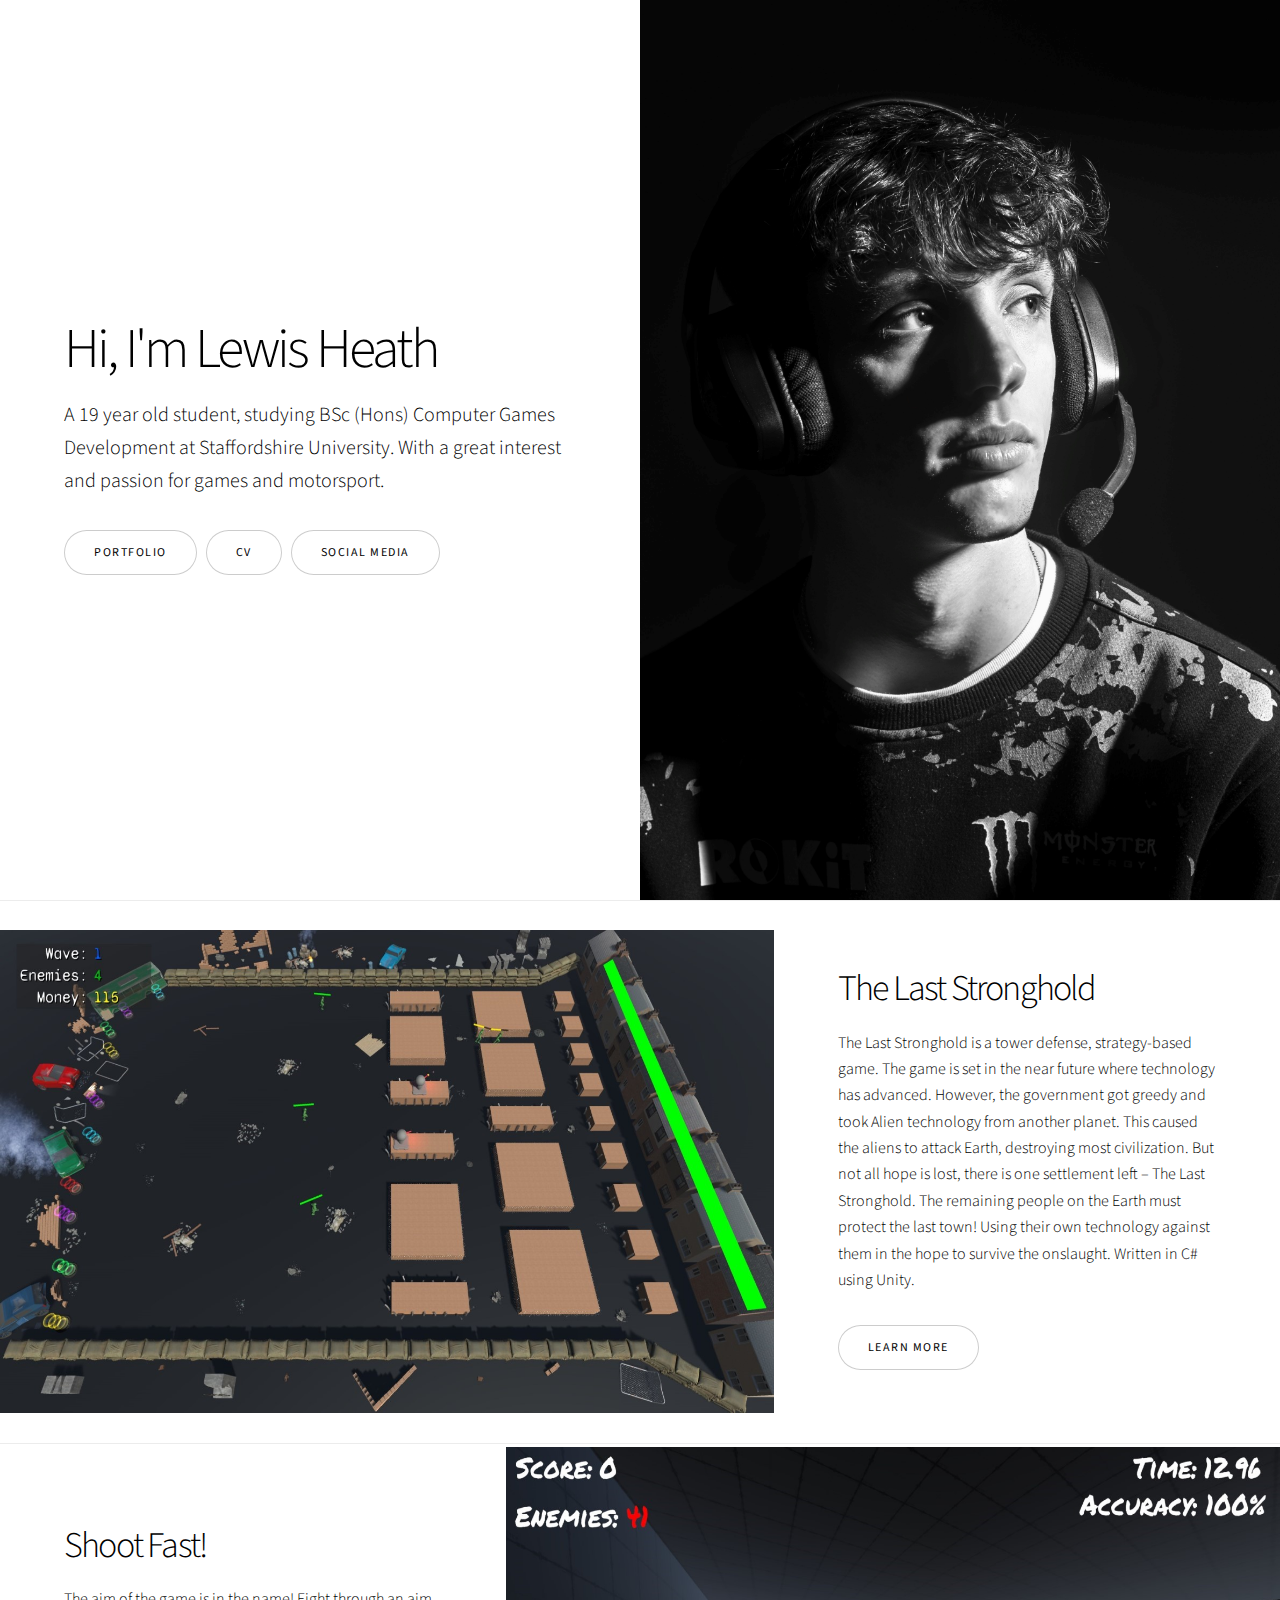
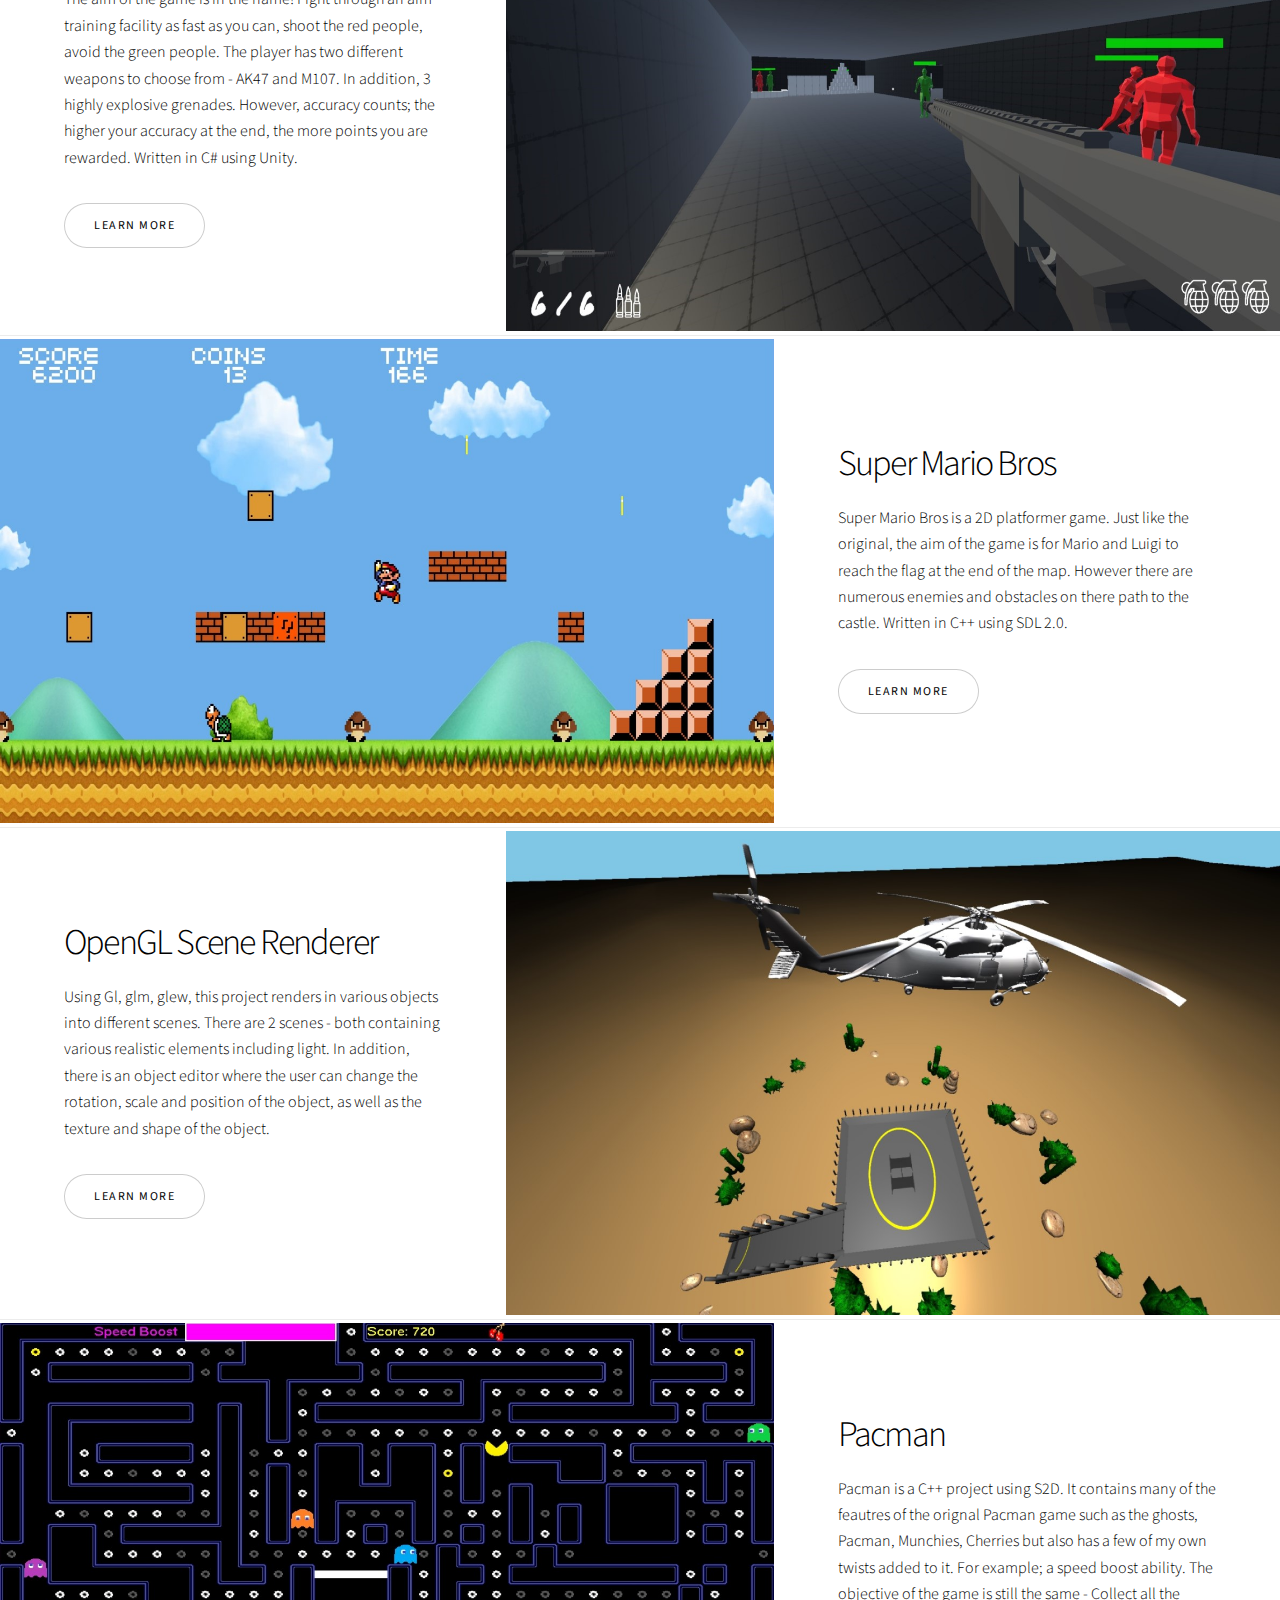
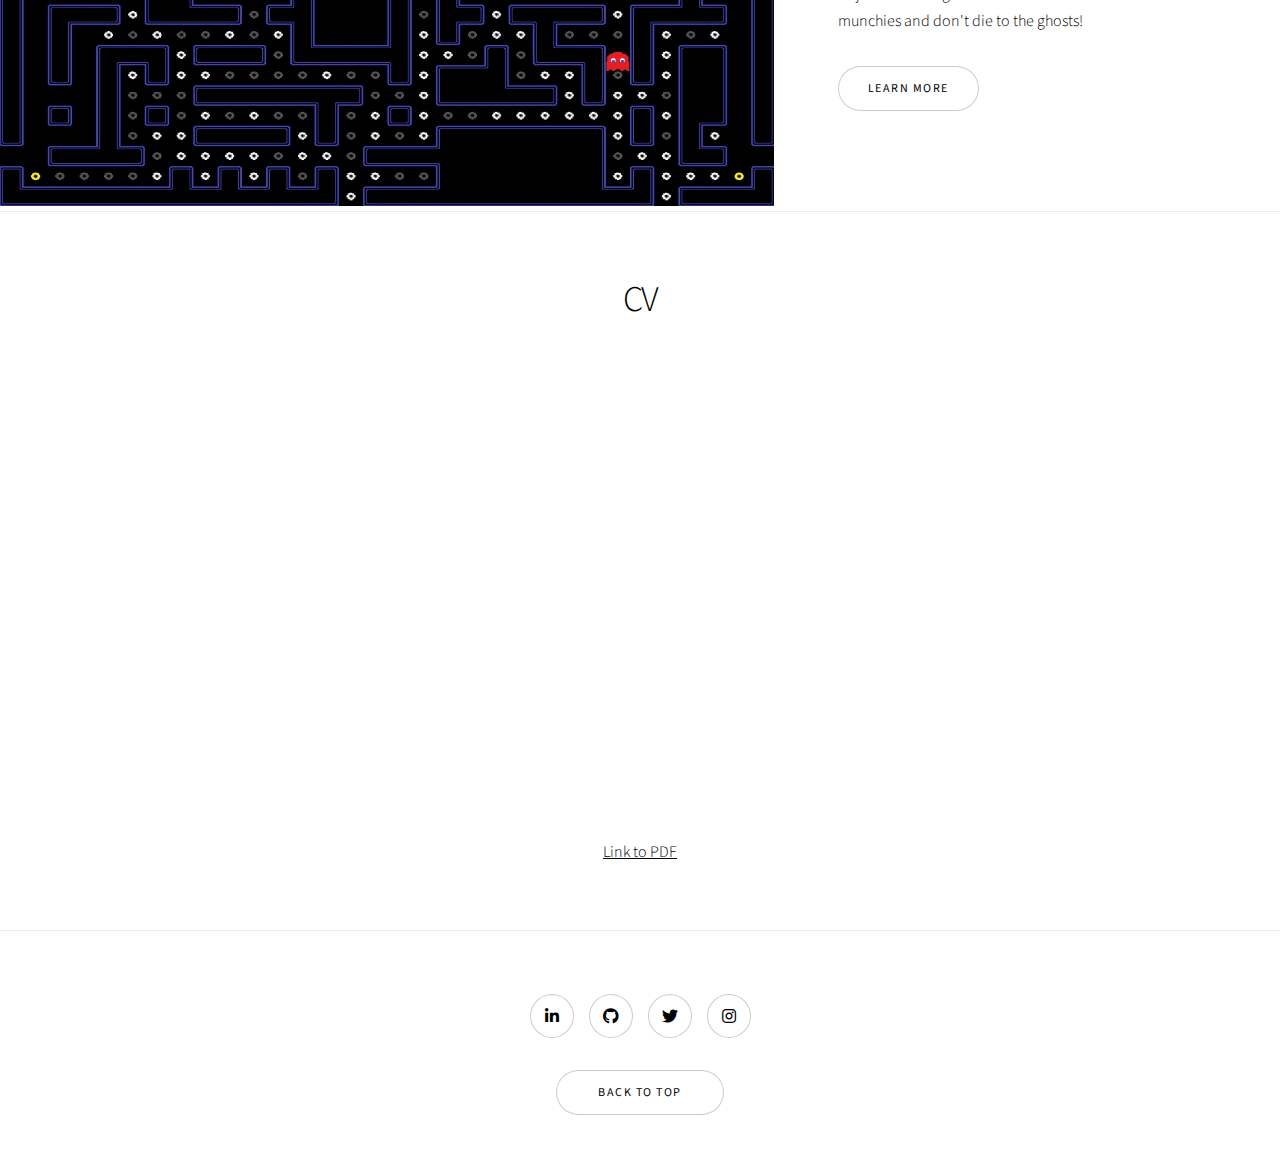
==== commit 556ce9d2: "Update index.html" ====
--- a/index.html
+++ b/index.html
@@ -106,7 +106,7 @@
 					<section class="wrapper style1 align-center" id="second">
 						<div class="inner large">
 							<h2>CV</h2>
-							<iframe src="assets/Lewis Heath CV.pdf" frameBorder="0" width="1000" height="800" scrolling="auto"></iframe>
+							<iframe src="assets/Lewis Heath CV.pdf" frameBorder="0" width="600" height="438" scrolling="auto"></iframe>
 							<br />
 							<br />
 							<br />
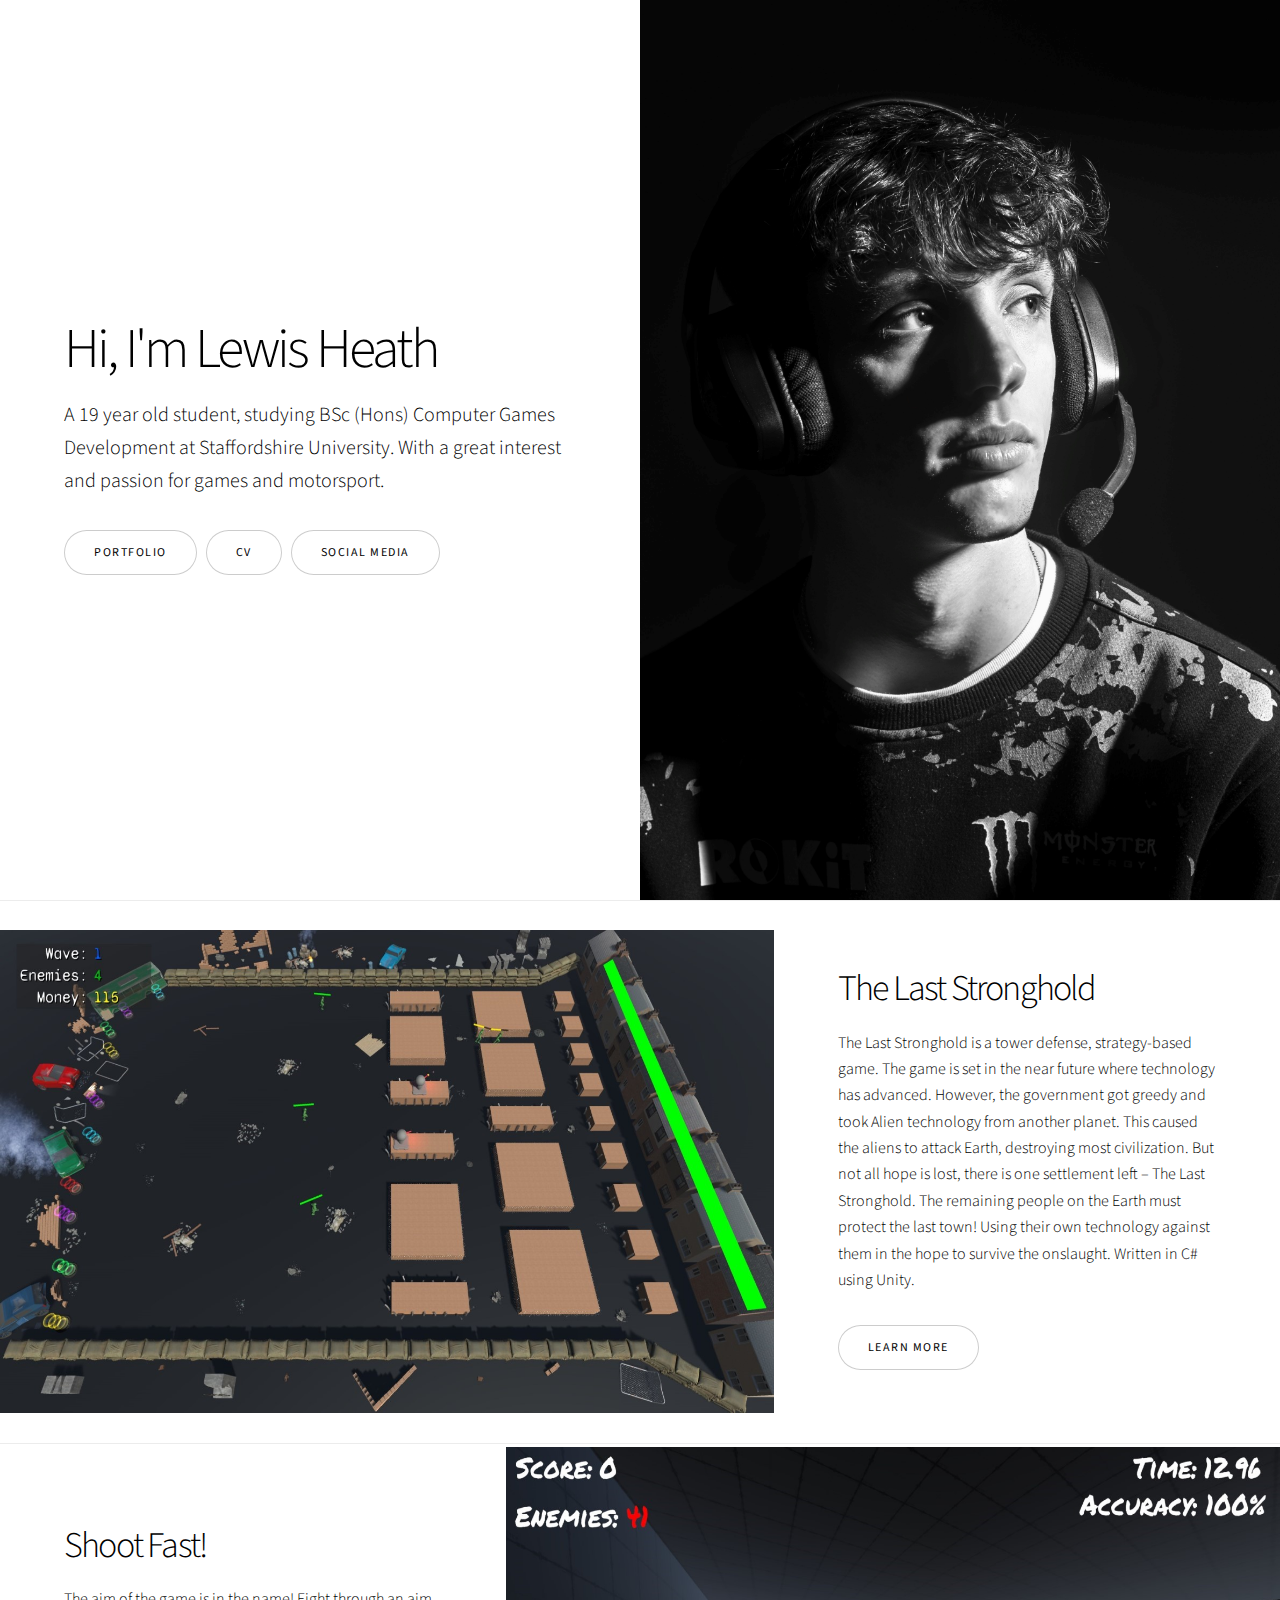
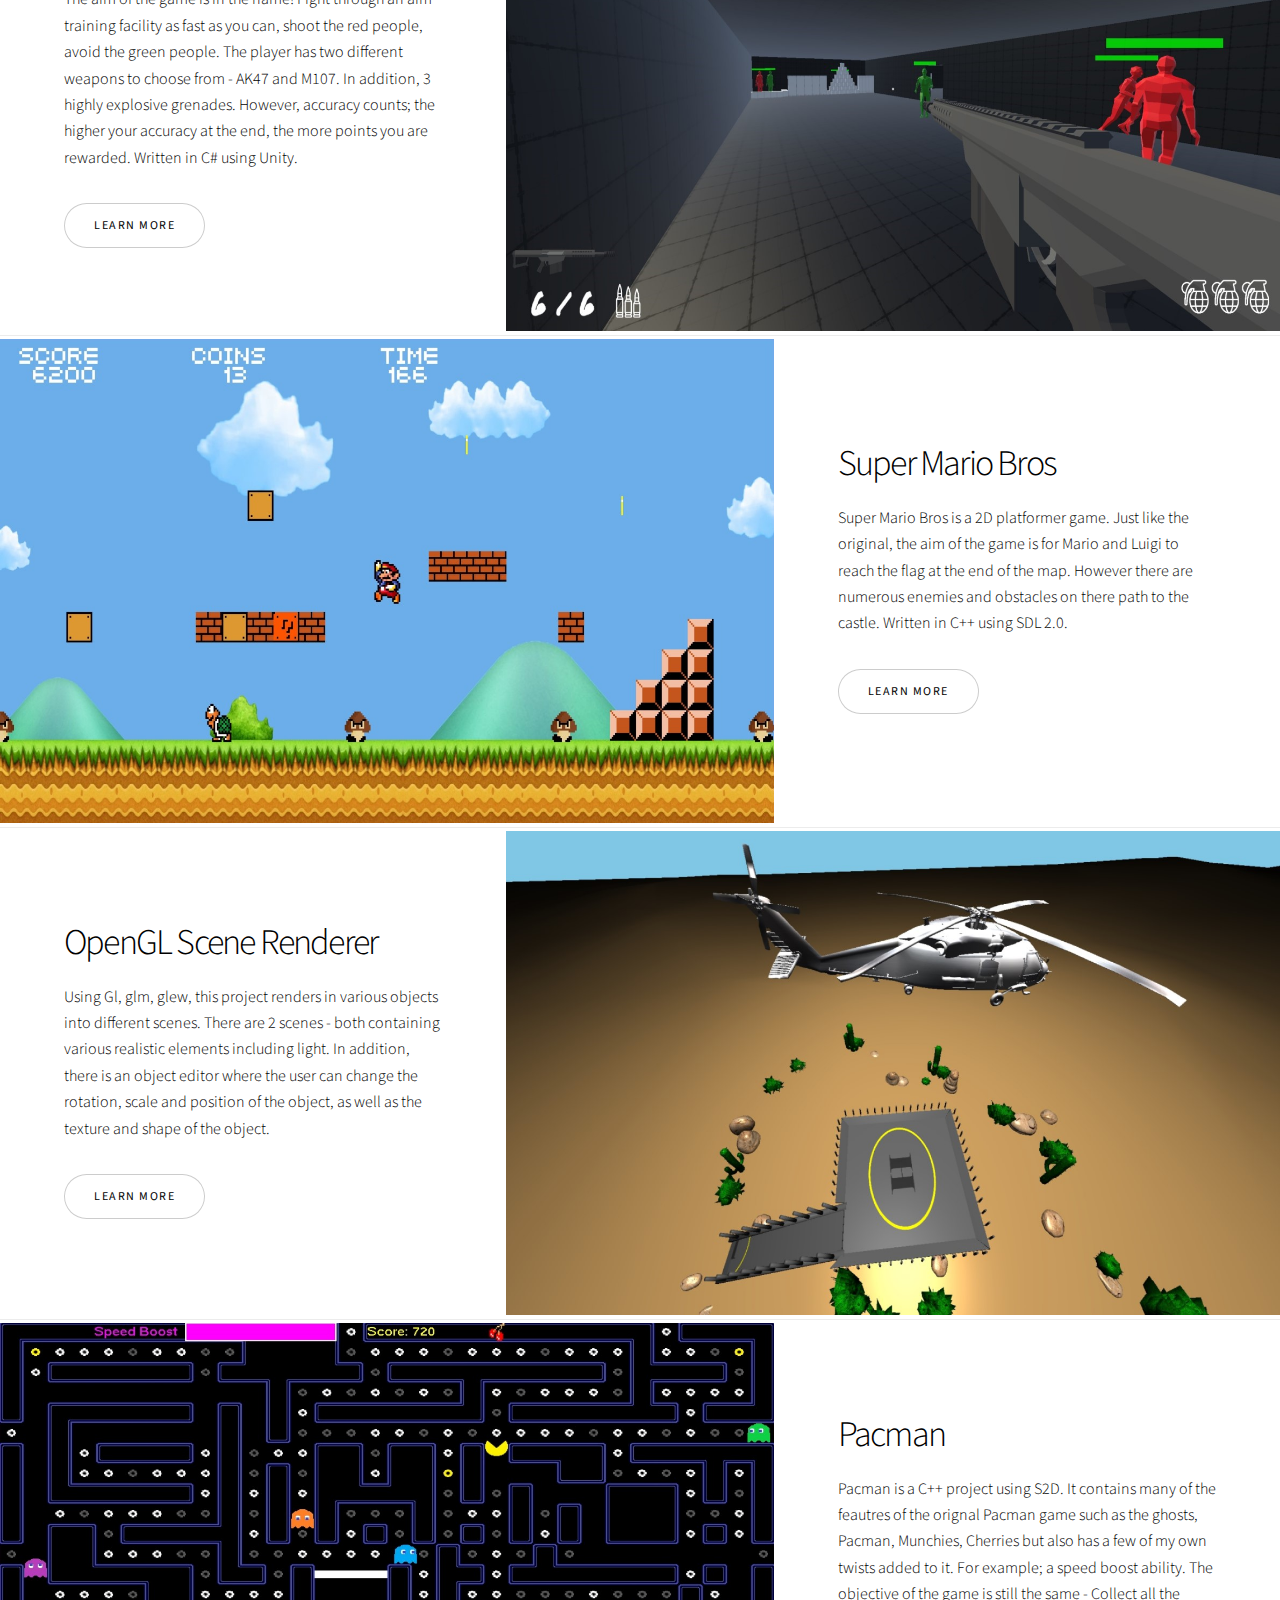
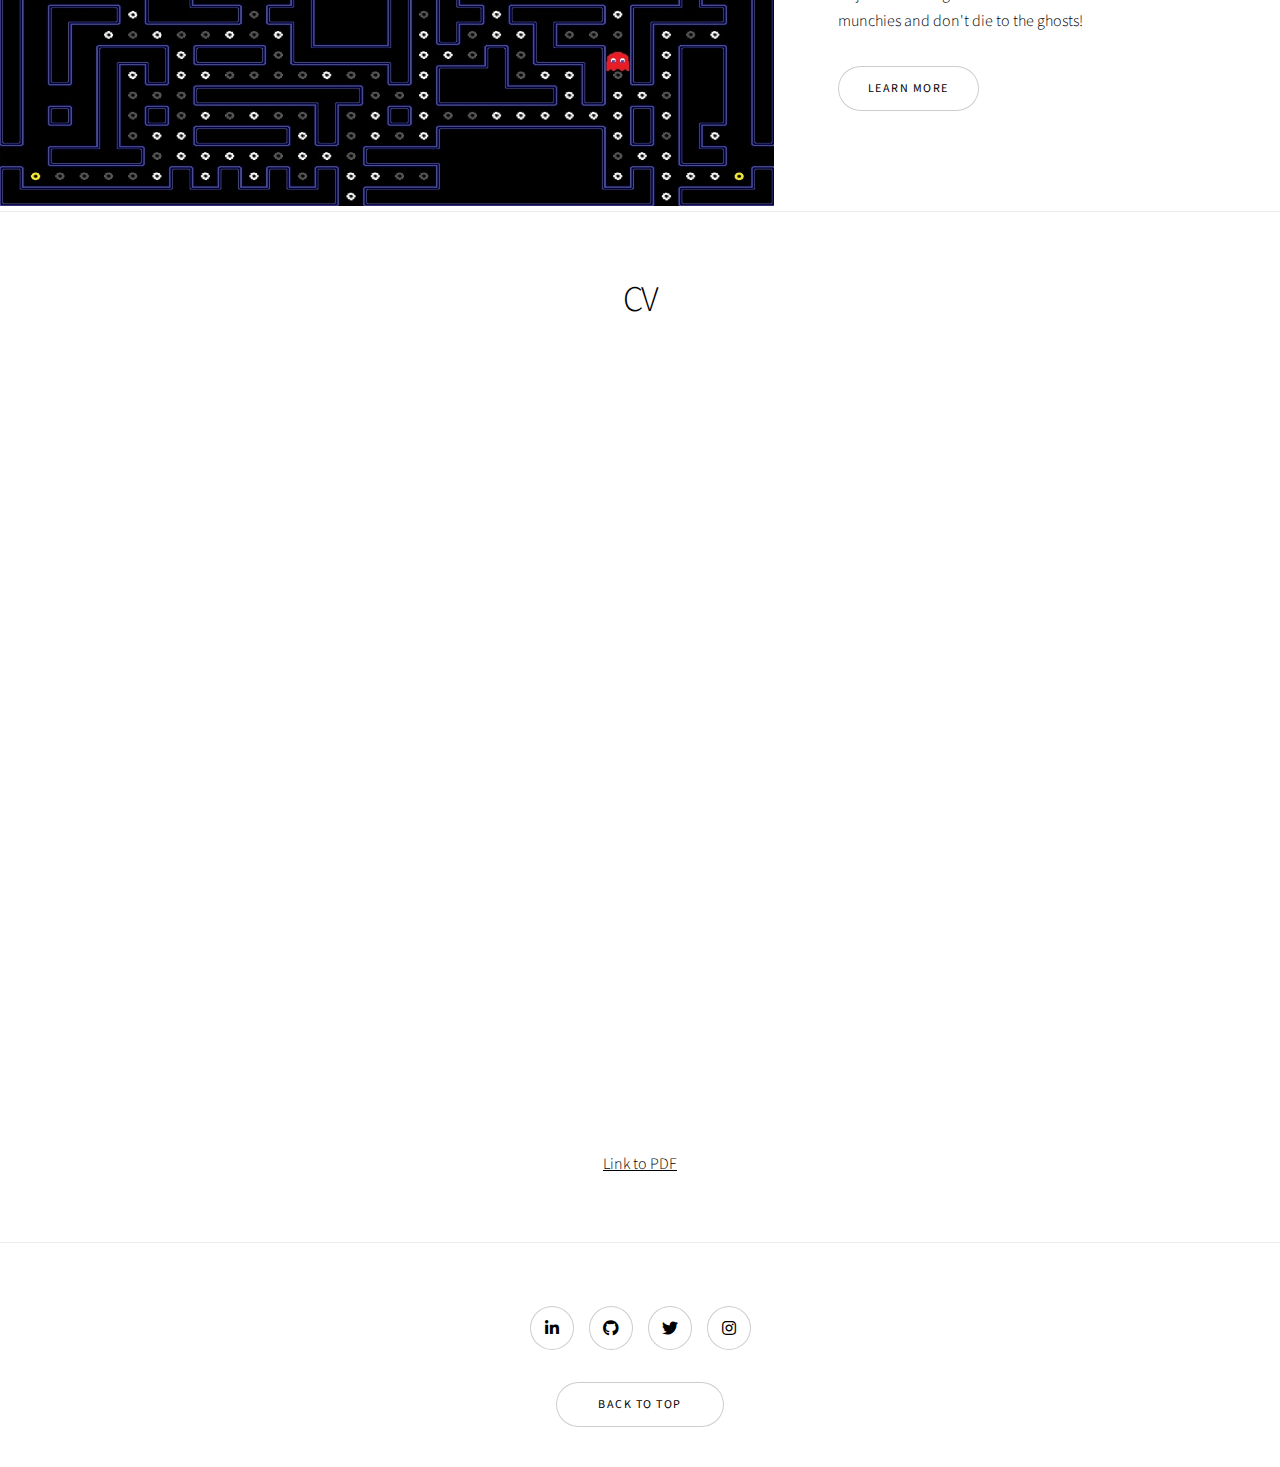
==== commit a204bee7: "Update index.html" ====
--- a/index.html
+++ b/index.html
@@ -106,7 +106,7 @@
 					<section class="wrapper style1 align-center" id="second">
 						<div class="inner large">
 							<h2>CV</h2>
-							<iframe src="assets/Lewis Heath CV.pdf" frameBorder="0" width="600" height="438" scrolling="auto"></iframe>
+							<iframe src="assets/Lewis Heath CV.pdf" frameBorder="0" width=50% height=750 scrolling="auto"></iframe>
 							<br />
 							<br />
 							<br />
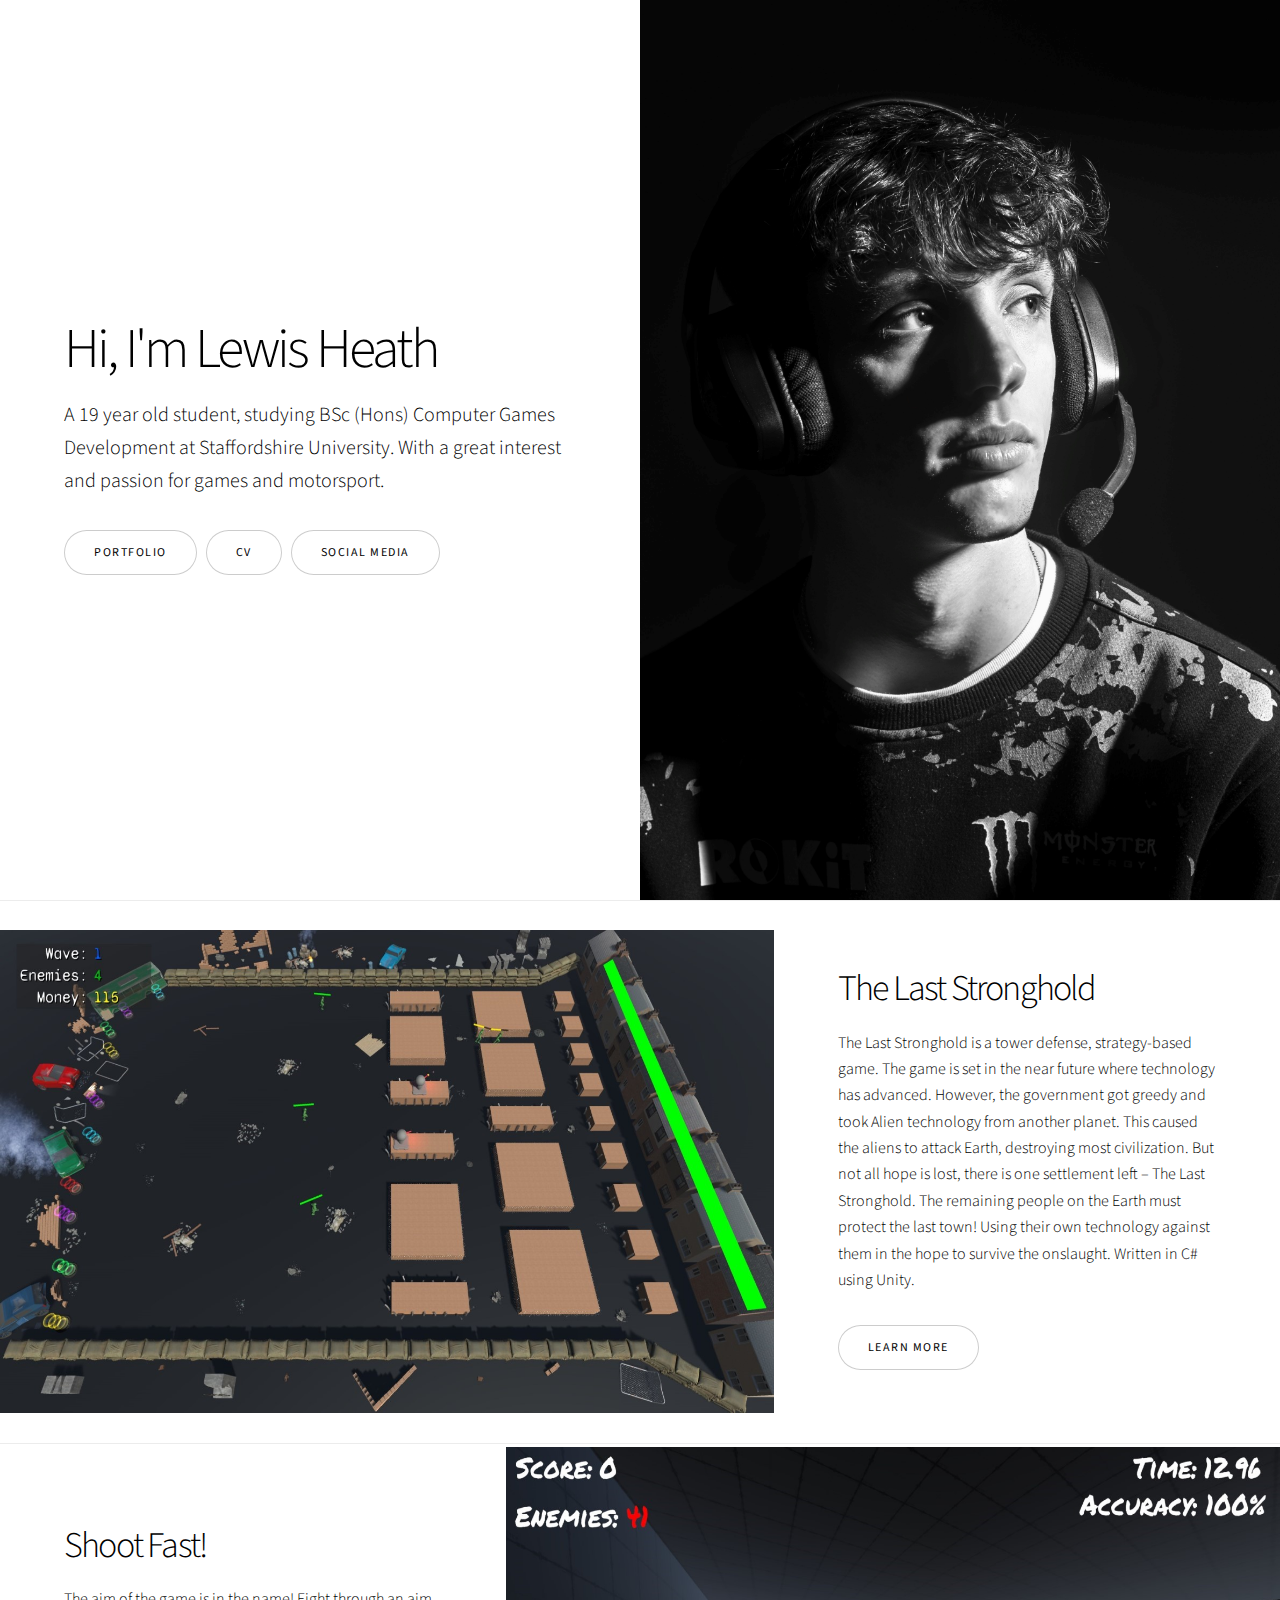
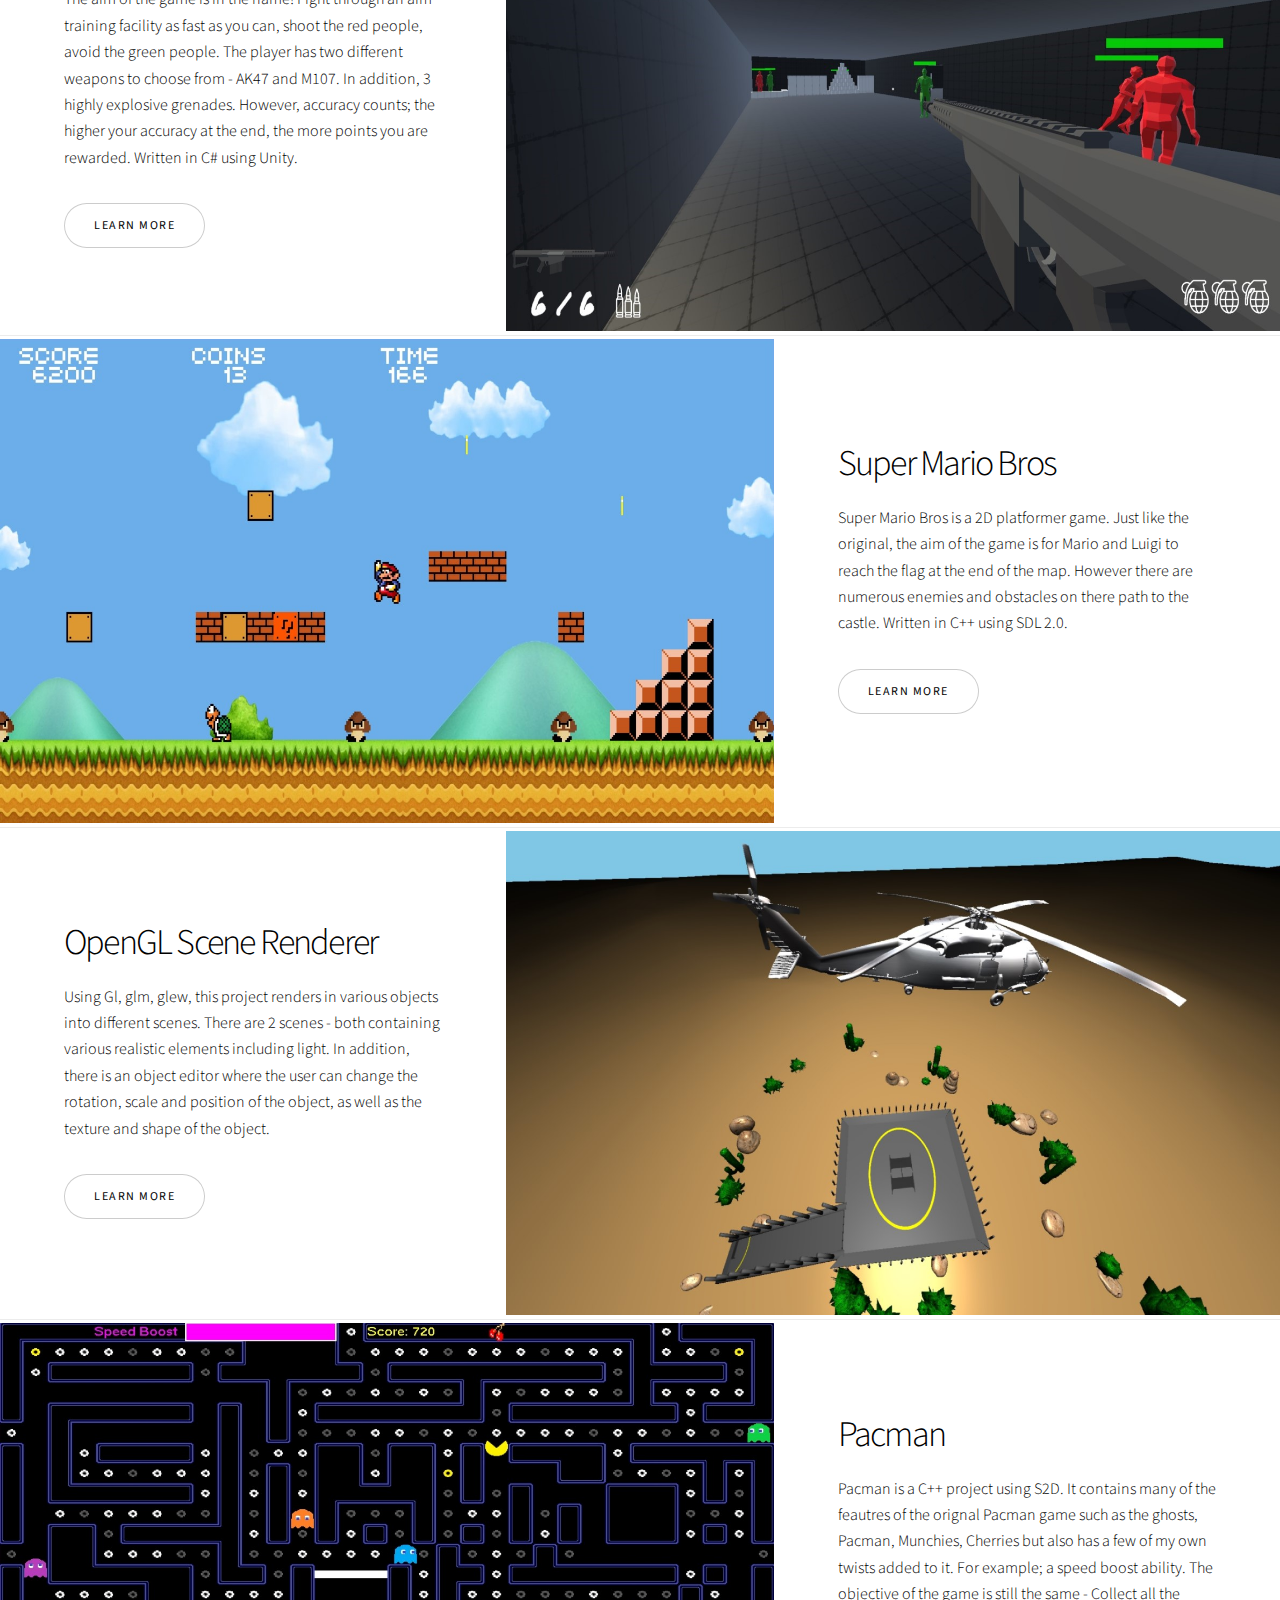
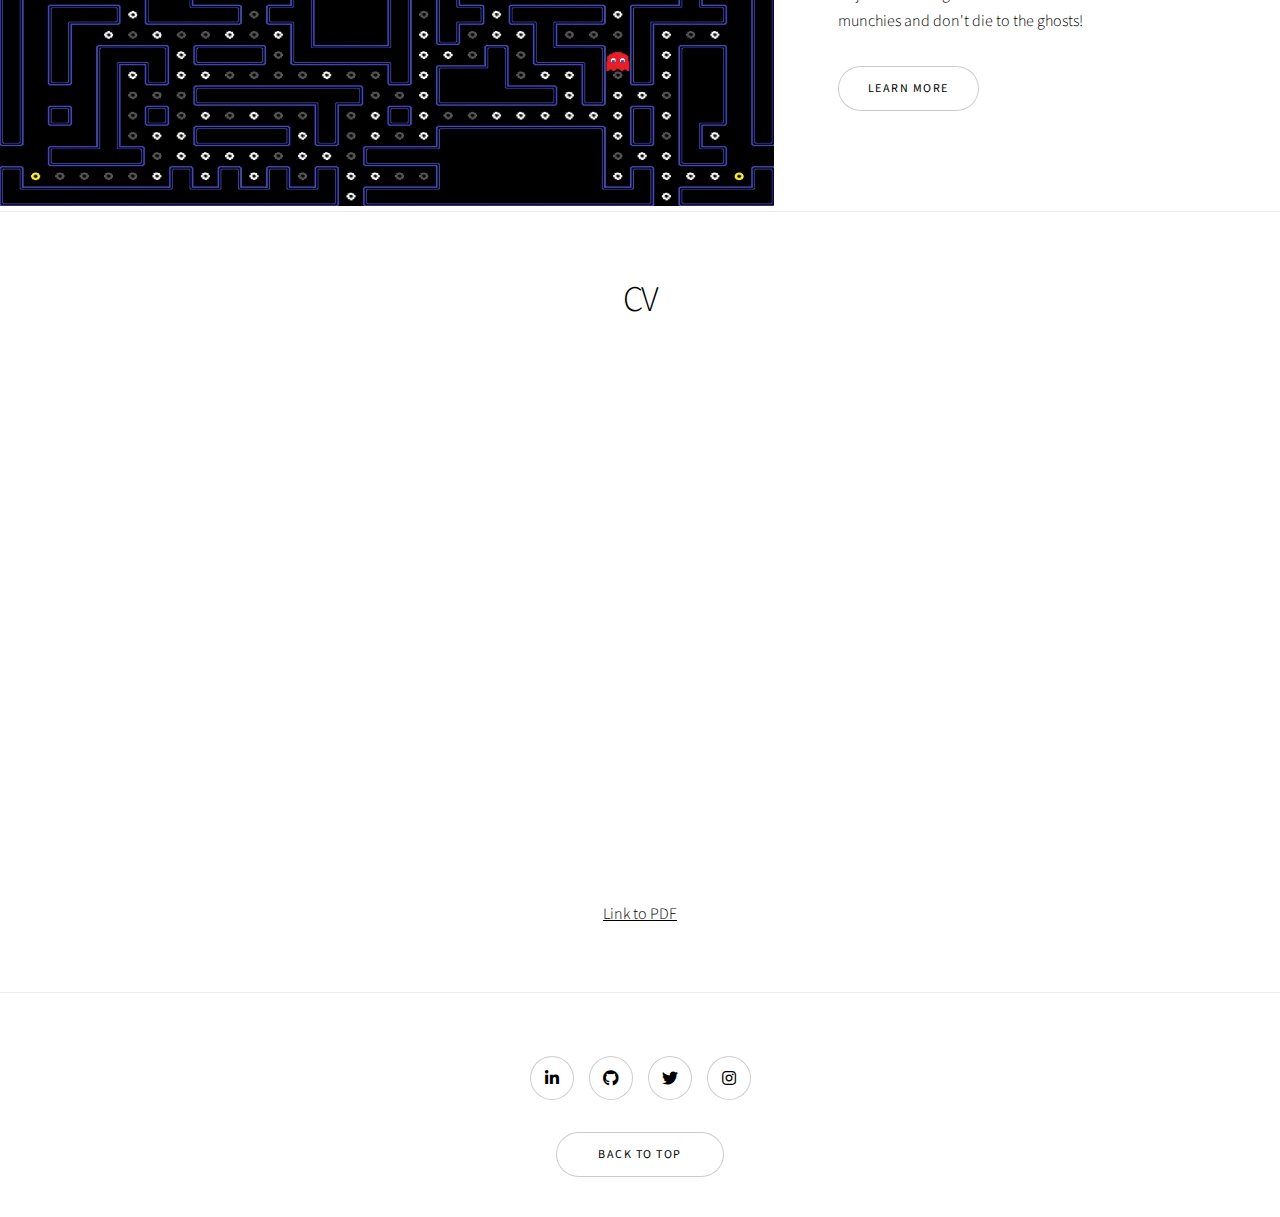
==== commit cb469aa5: "Update index.html" ====
--- a/index.html
+++ b/index.html
@@ -106,7 +106,7 @@
 					<section class="wrapper style1 align-center" id="second">
 						<div class="inner large">
 							<h2>CV</h2>
-							<iframe src="assets/Lewis Heath CV.pdf" frameBorder="0" width=50% height=750 scrolling="auto"></iframe>
+							<iframe src="assets/Lewis Heath CV.pdf" frameBorder="0" width=65% height=500 scrolling="auto"></iframe>
 							<br />
 							<br />
 							<br />
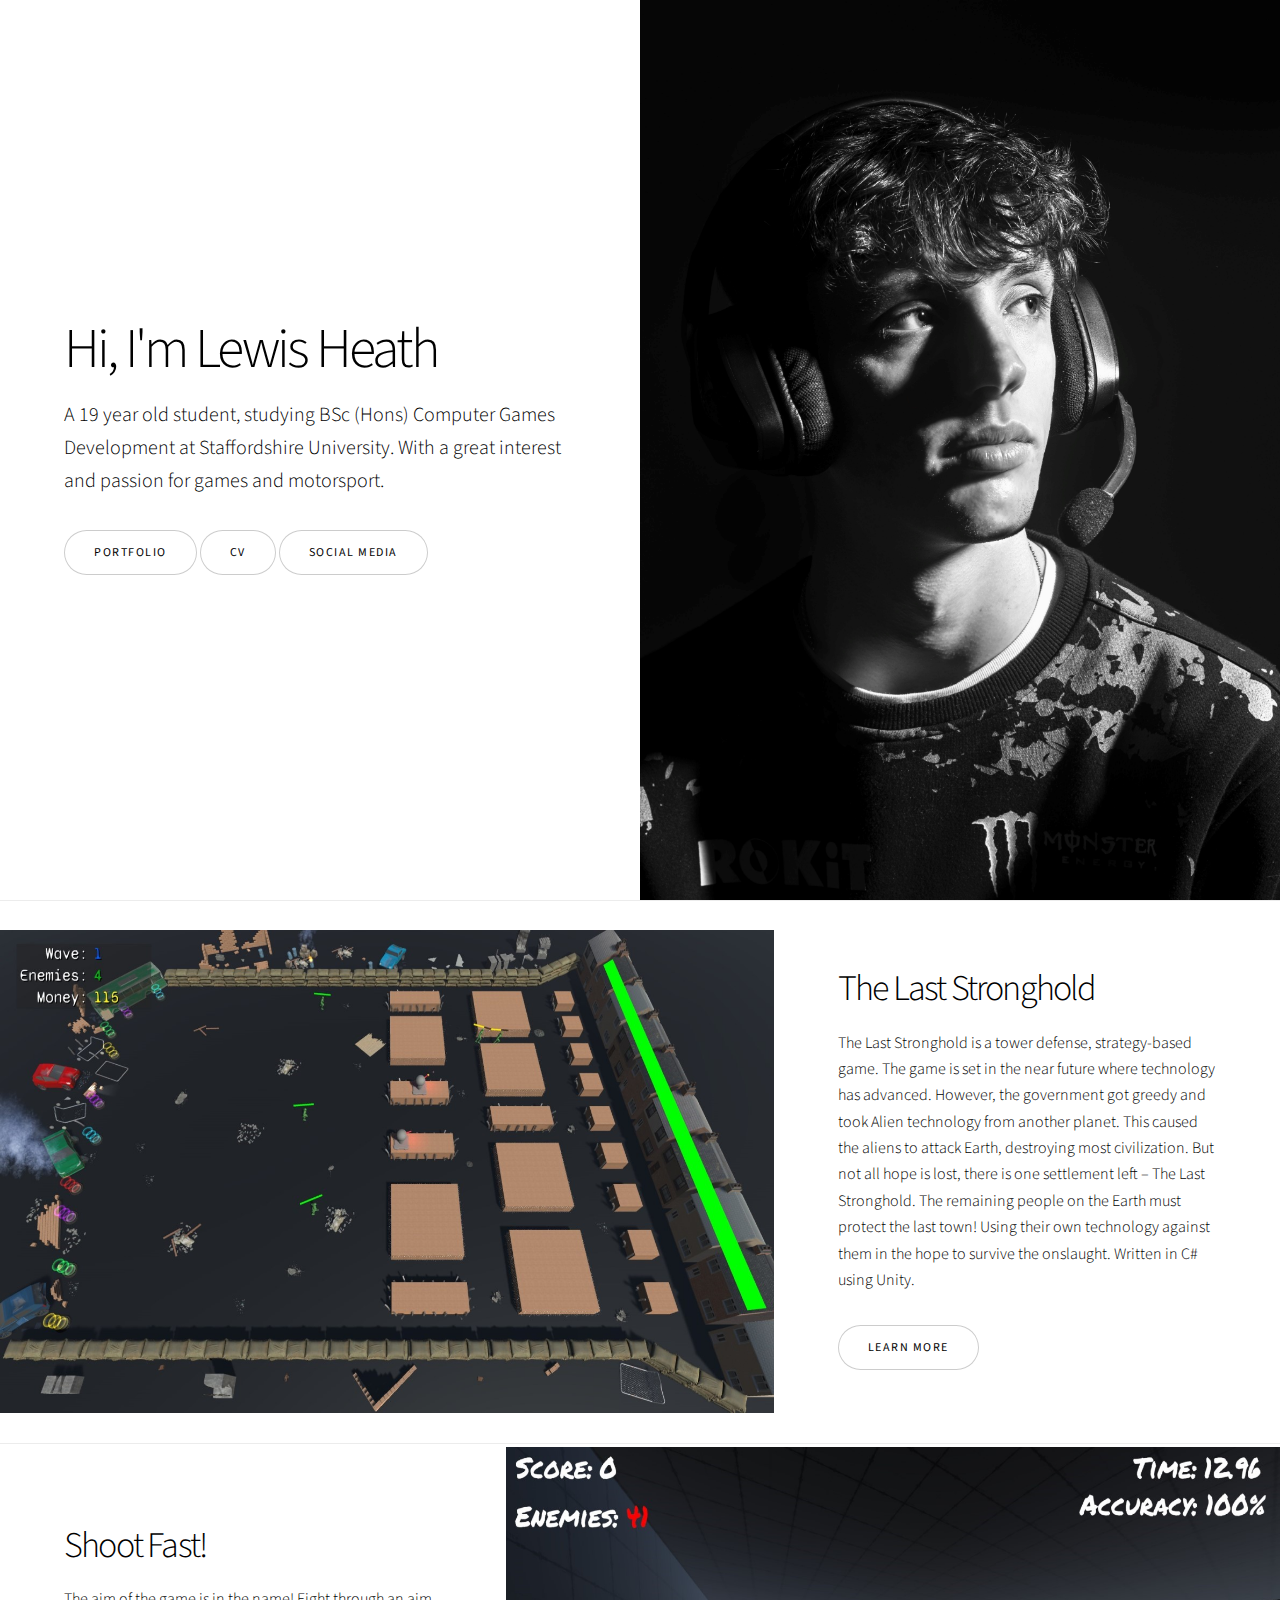
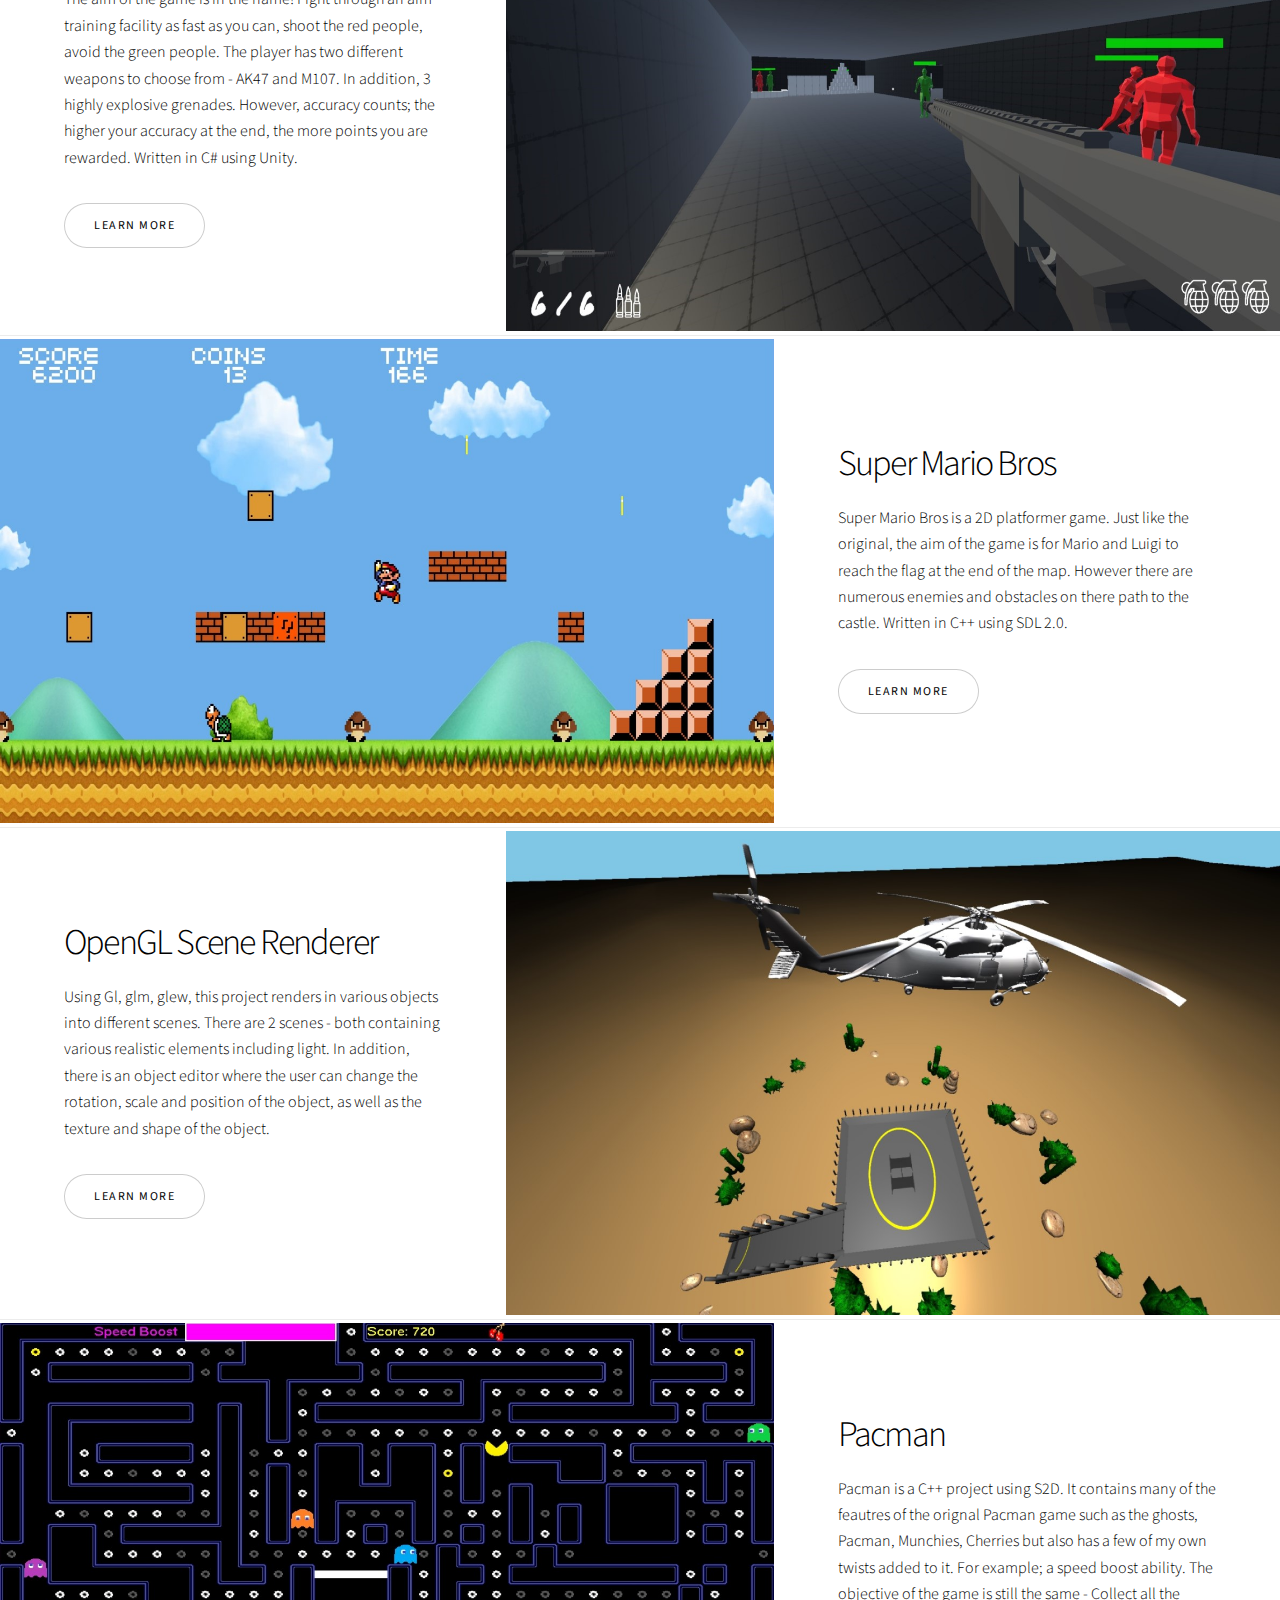
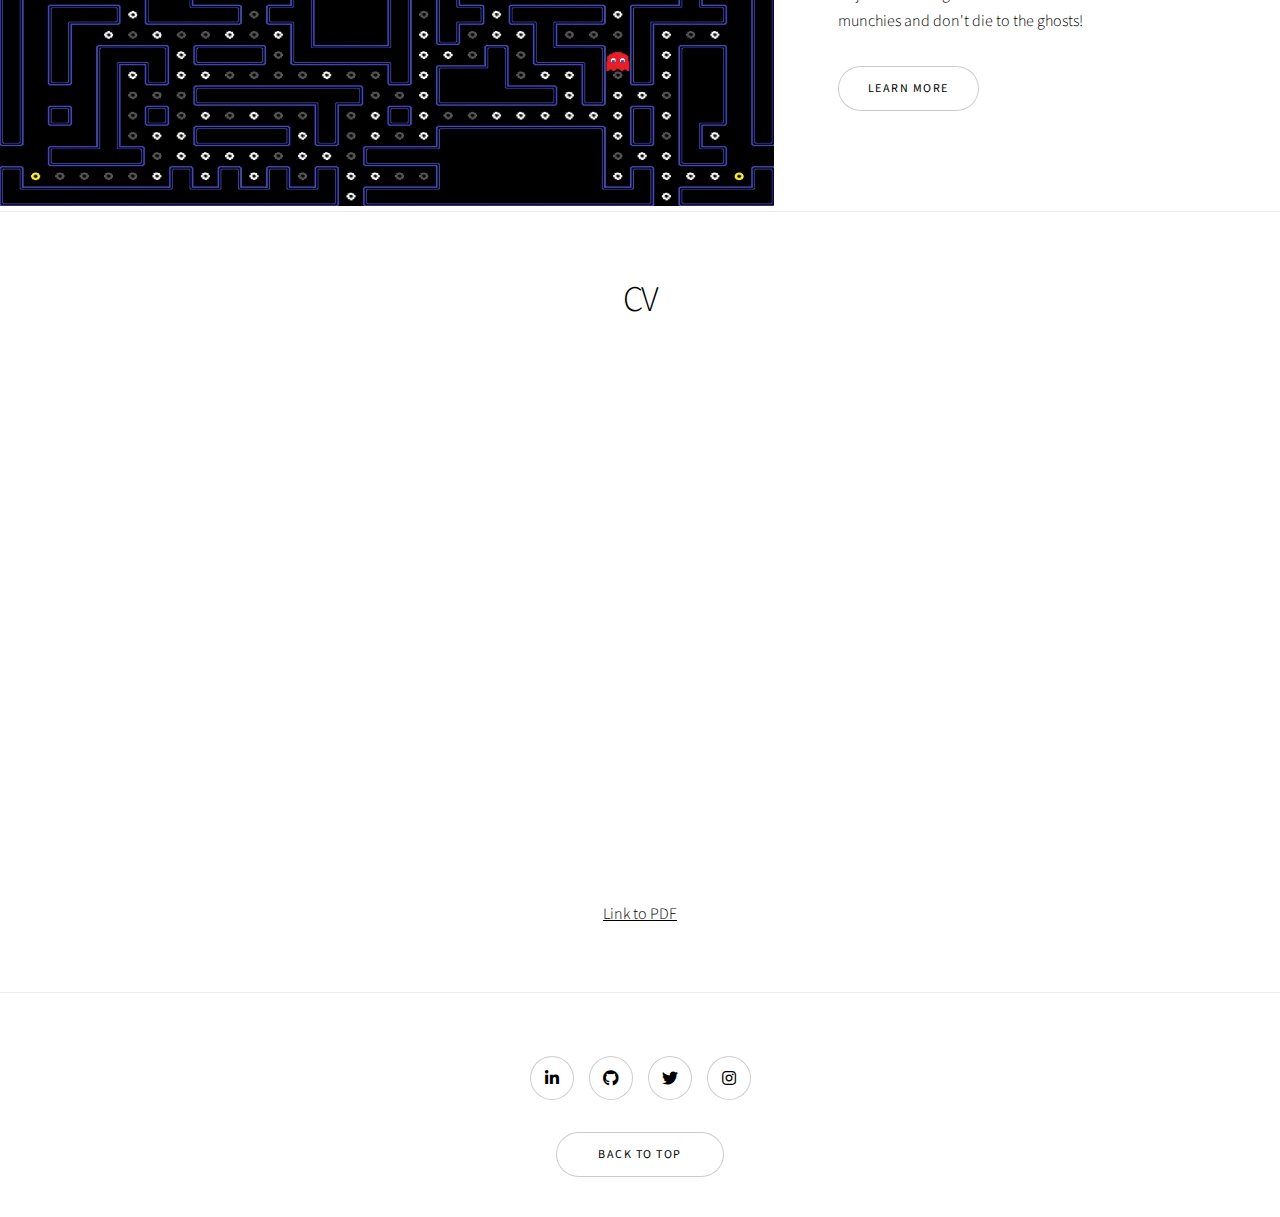
==== commit 5067f4b9: "Update index.html" ====
--- a/index.html
+++ b/index.html
@@ -23,7 +23,7 @@
 							<h1>Hi, I'm Lewis Heath</h1>
 							<p class="major">A 19 year old student, studying  BSc (Hons) Computer Games Development at Staffordshire University. With a great interest and passion for games and motorsport.</p>
 							<ul class="actions stacked">
-								<li><a href="#first" class="button big smooth-scroll-middle">Portfolio</a> &nbsp <a href="#second" class="button big smooth-scroll-middle">CV</a> &nbsp <a href="#third" class="button big smooth-scroll-middle">Social media</a></li>
+								<li><a href="#first" class="button big smooth-scroll-middle">Portfolio</a>&nbsp<a href="#second" class="button big smooth-scroll-middle">CV</a>&nbsp<a href="#third" class="button big smooth-scroll-middle">Social media</a></li>
 							</ul>
 						</div>
 						<div class="image">
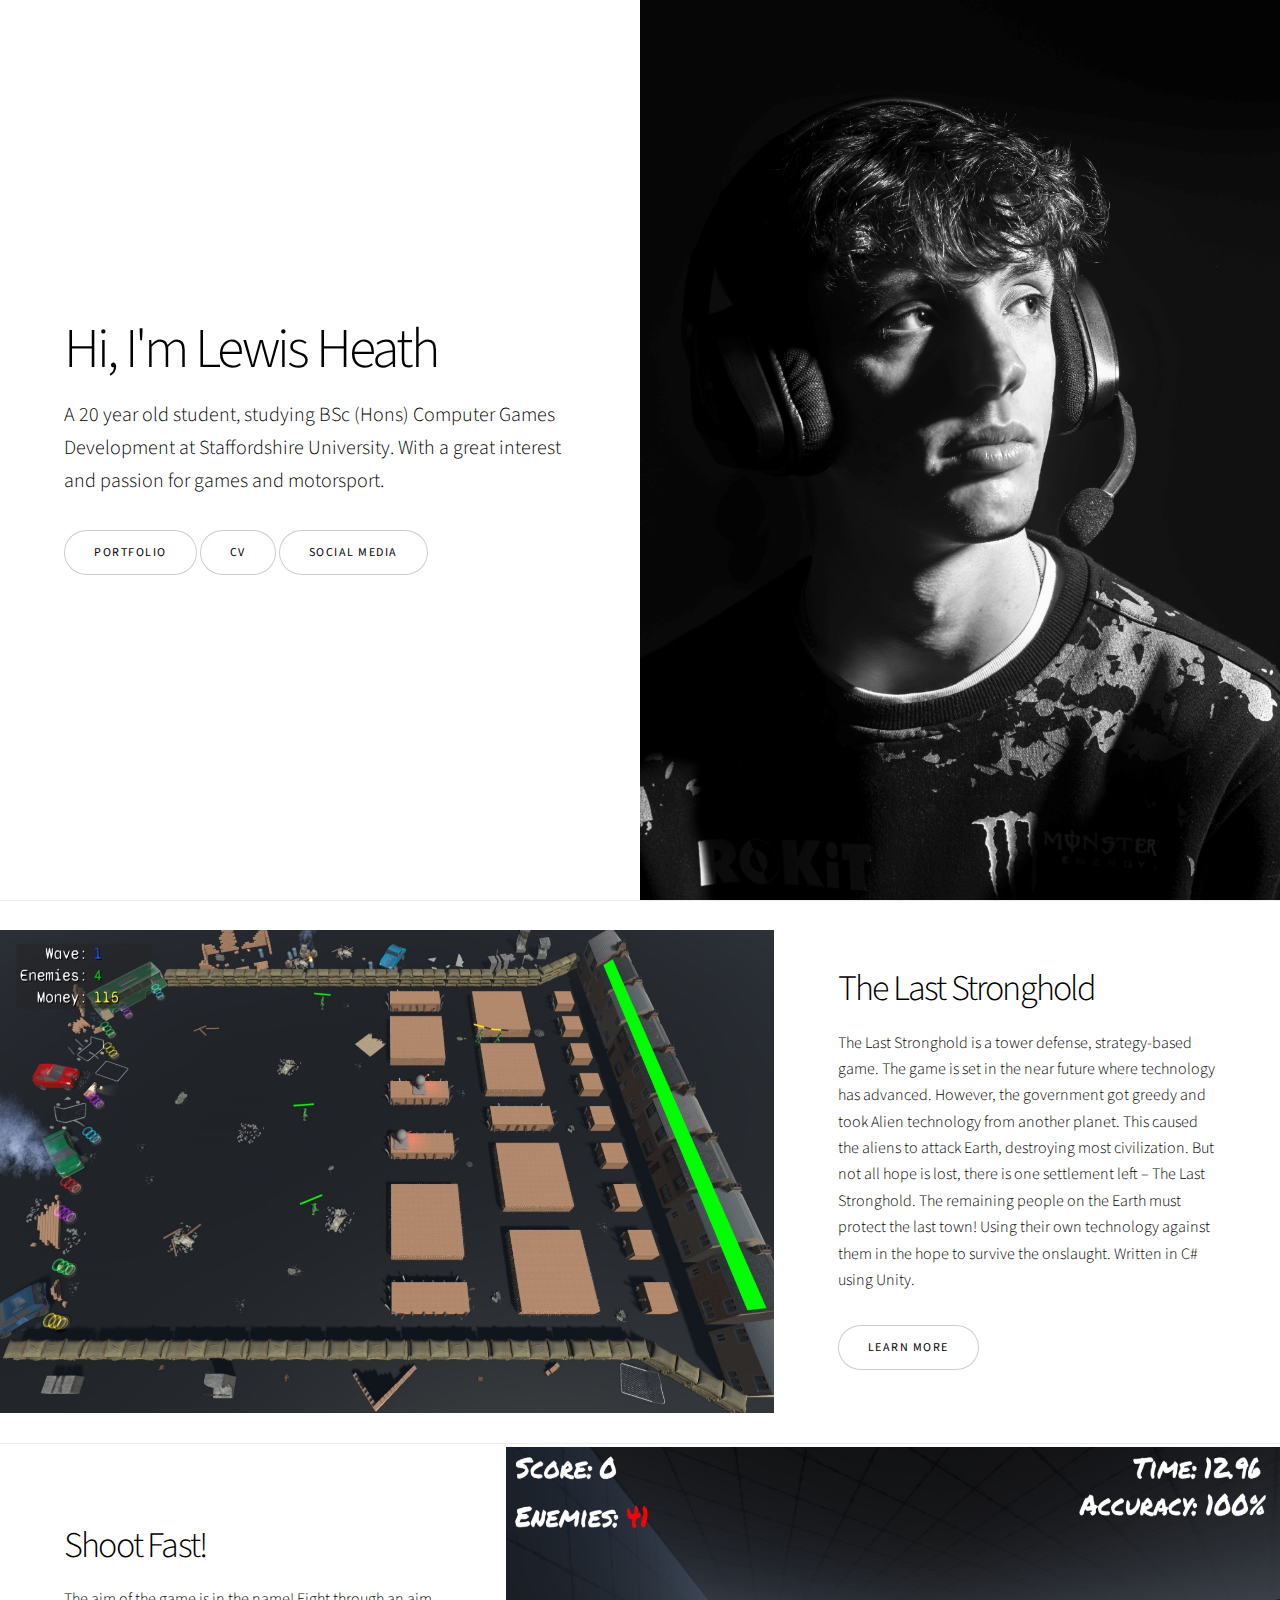
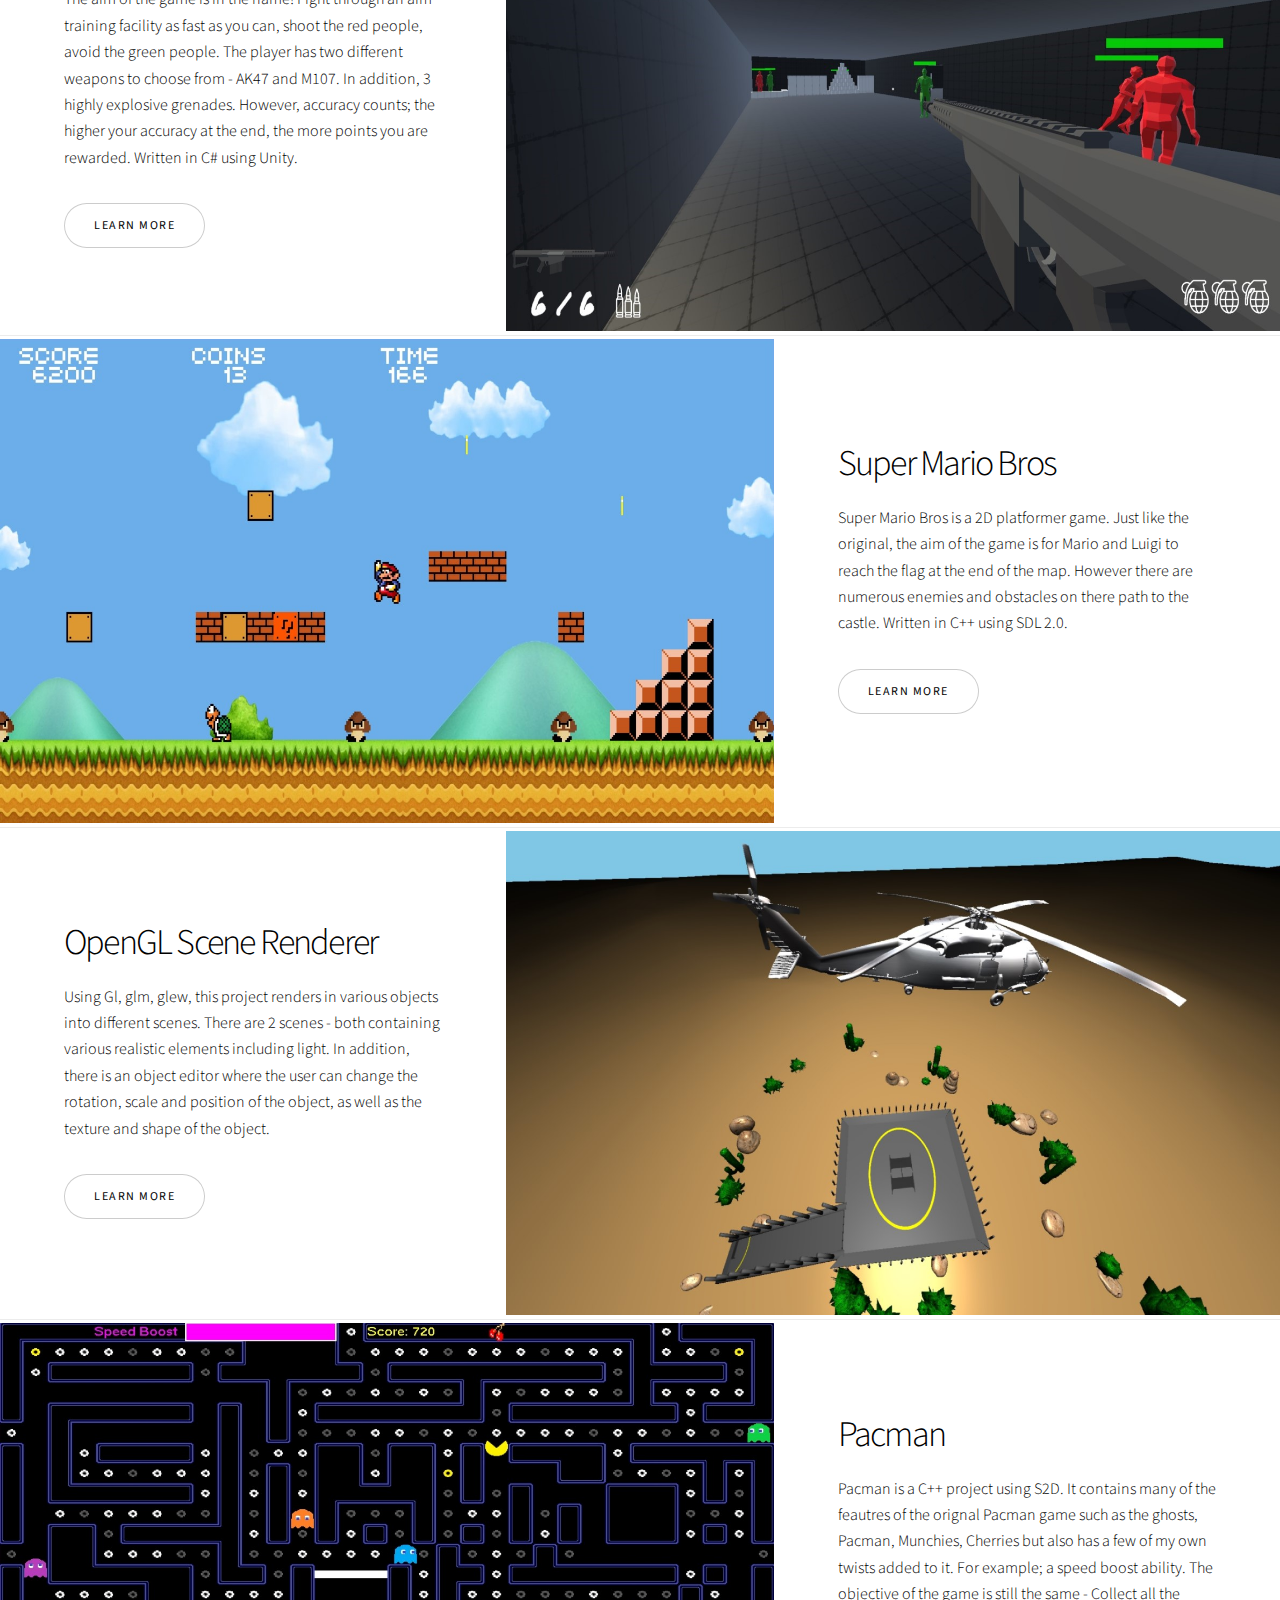
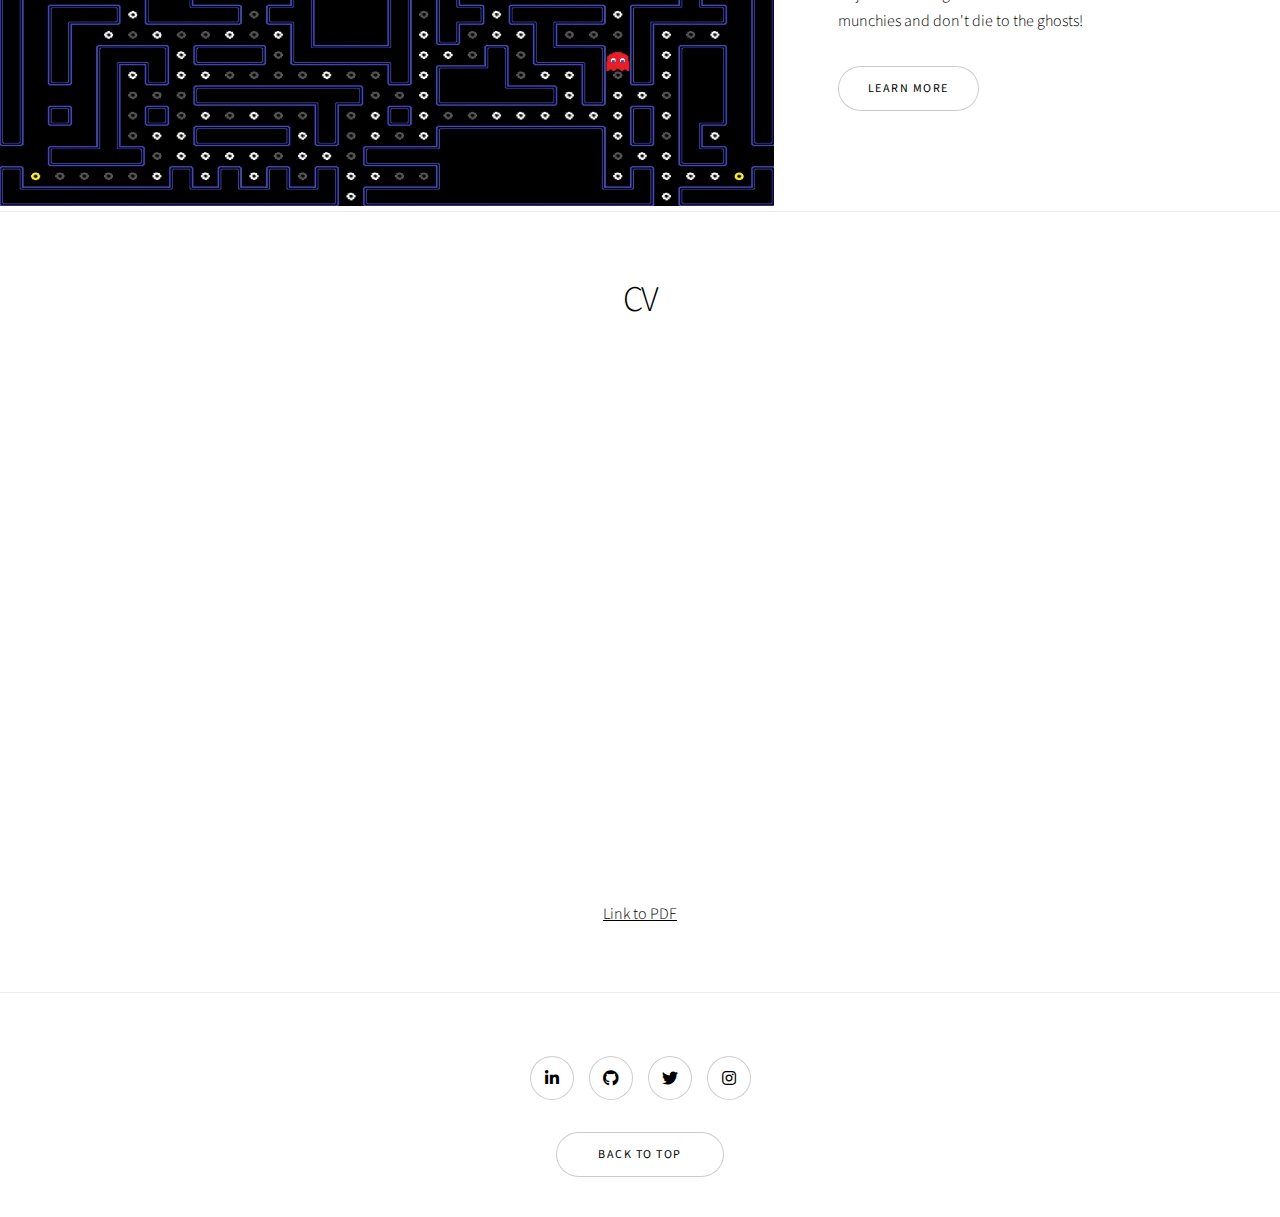
==== commit bd9aad20: "Updated age" ====
--- a/index.html
+++ b/index.html
@@ -21,7 +21,7 @@
 					<section class="banner style1 orient-left content-align-left image-position-right fullscreen onload-image-fade-in onload-content-fade-right" id="pic">
 						<div class="content">
 							<h1>Hi, I'm Lewis Heath</h1>
-							<p class="major">A 19 year old student, studying  BSc (Hons) Computer Games Development at Staffordshire University. With a great interest and passion for games and motorsport.</p>
+							<p class="major">A 20 year old student, studying  BSc (Hons) Computer Games Development at Staffordshire University. With a great interest and passion for games and motorsport.</p>
 							<ul class="actions stacked">
 								<li><a href="#first" class="button big smooth-scroll-middle">Portfolio</a>&nbsp<a href="#second" class="button big smooth-scroll-middle">CV</a>&nbsp<a href="#third" class="button big smooth-scroll-middle">Social media</a></li>
 							</ul>
